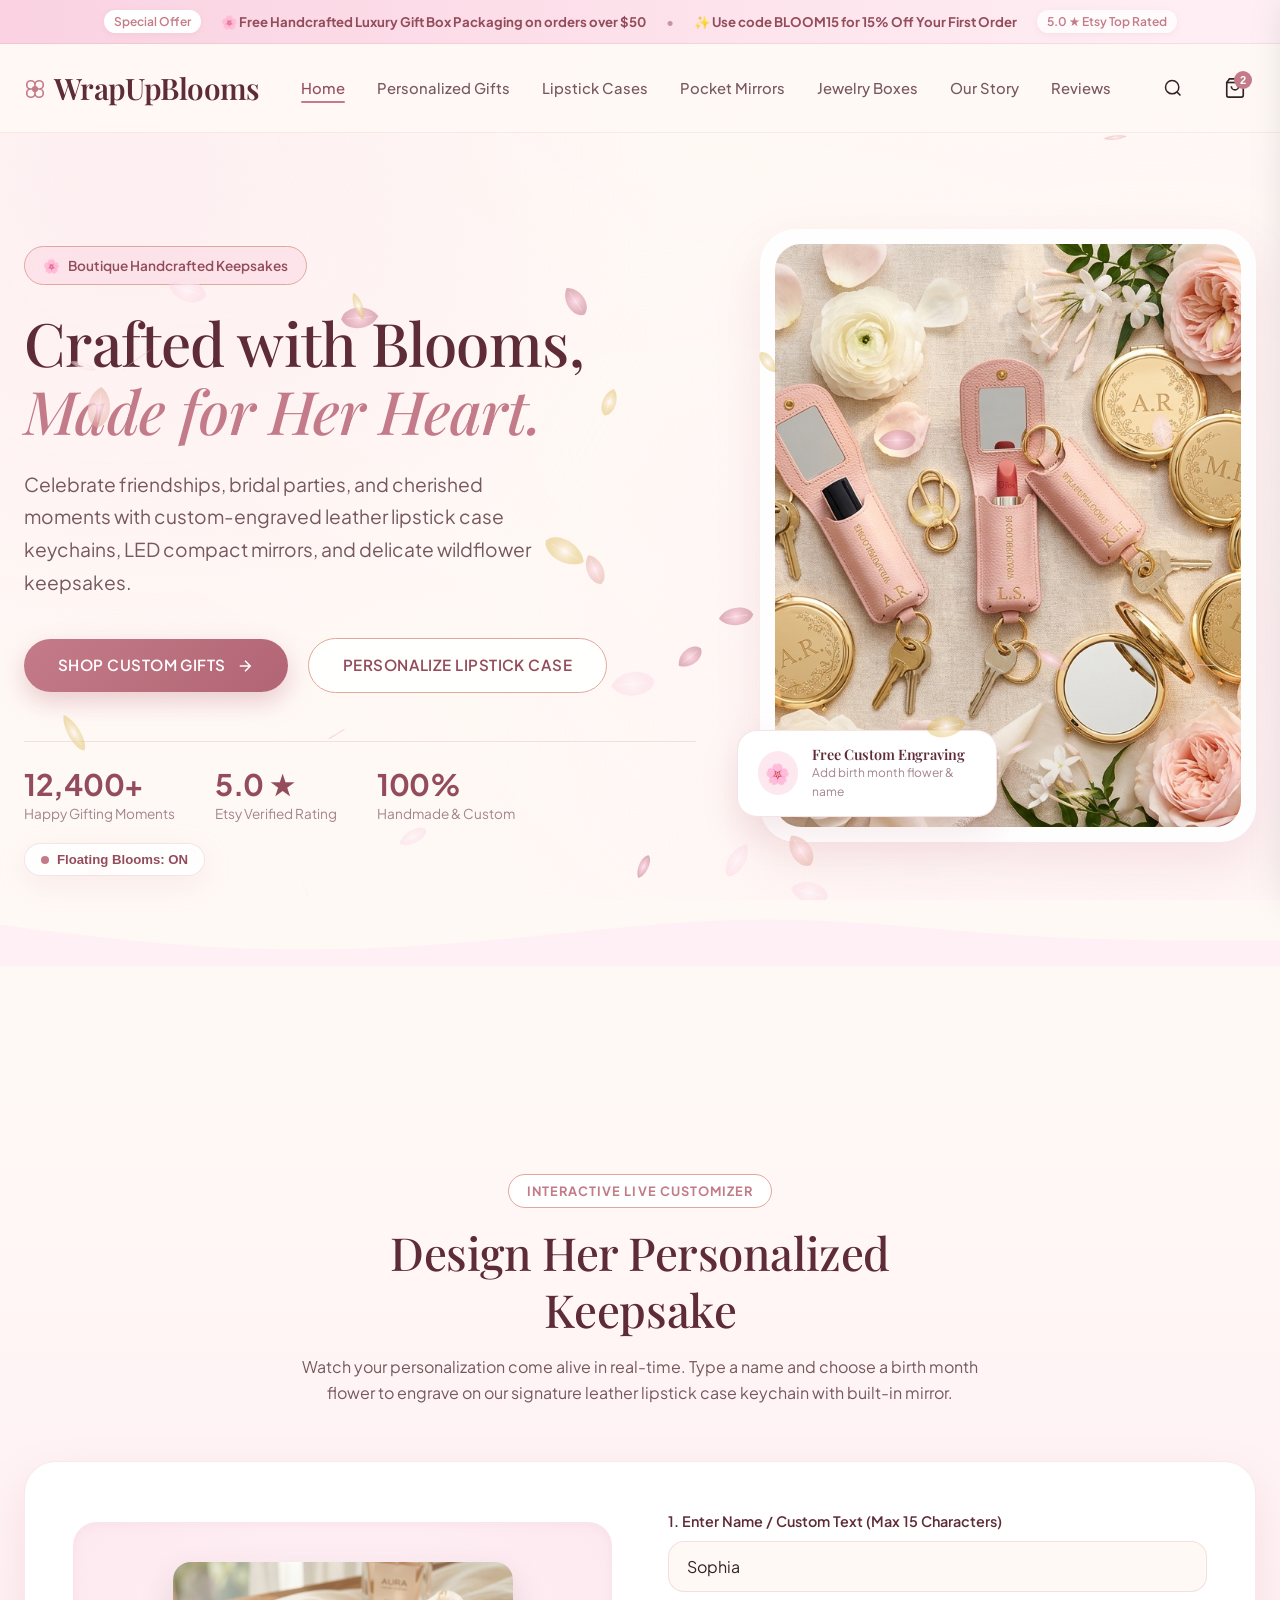
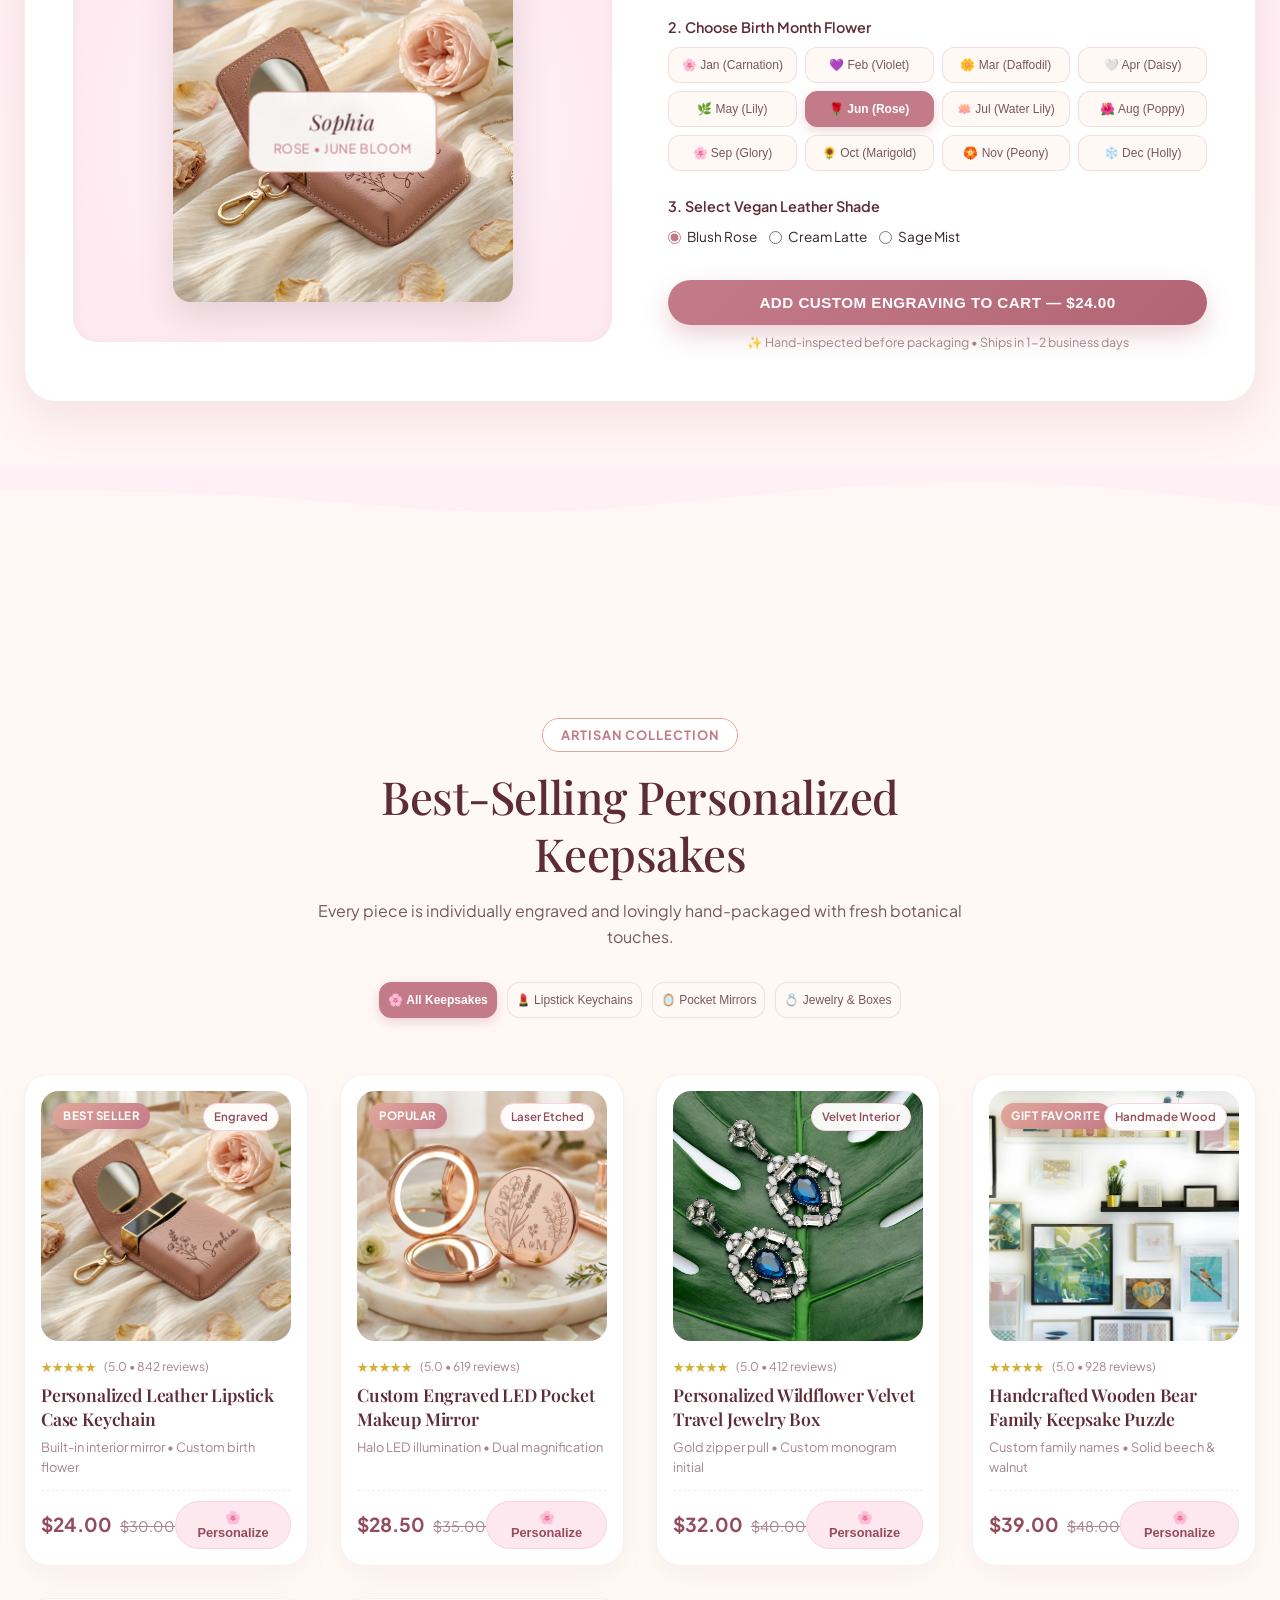
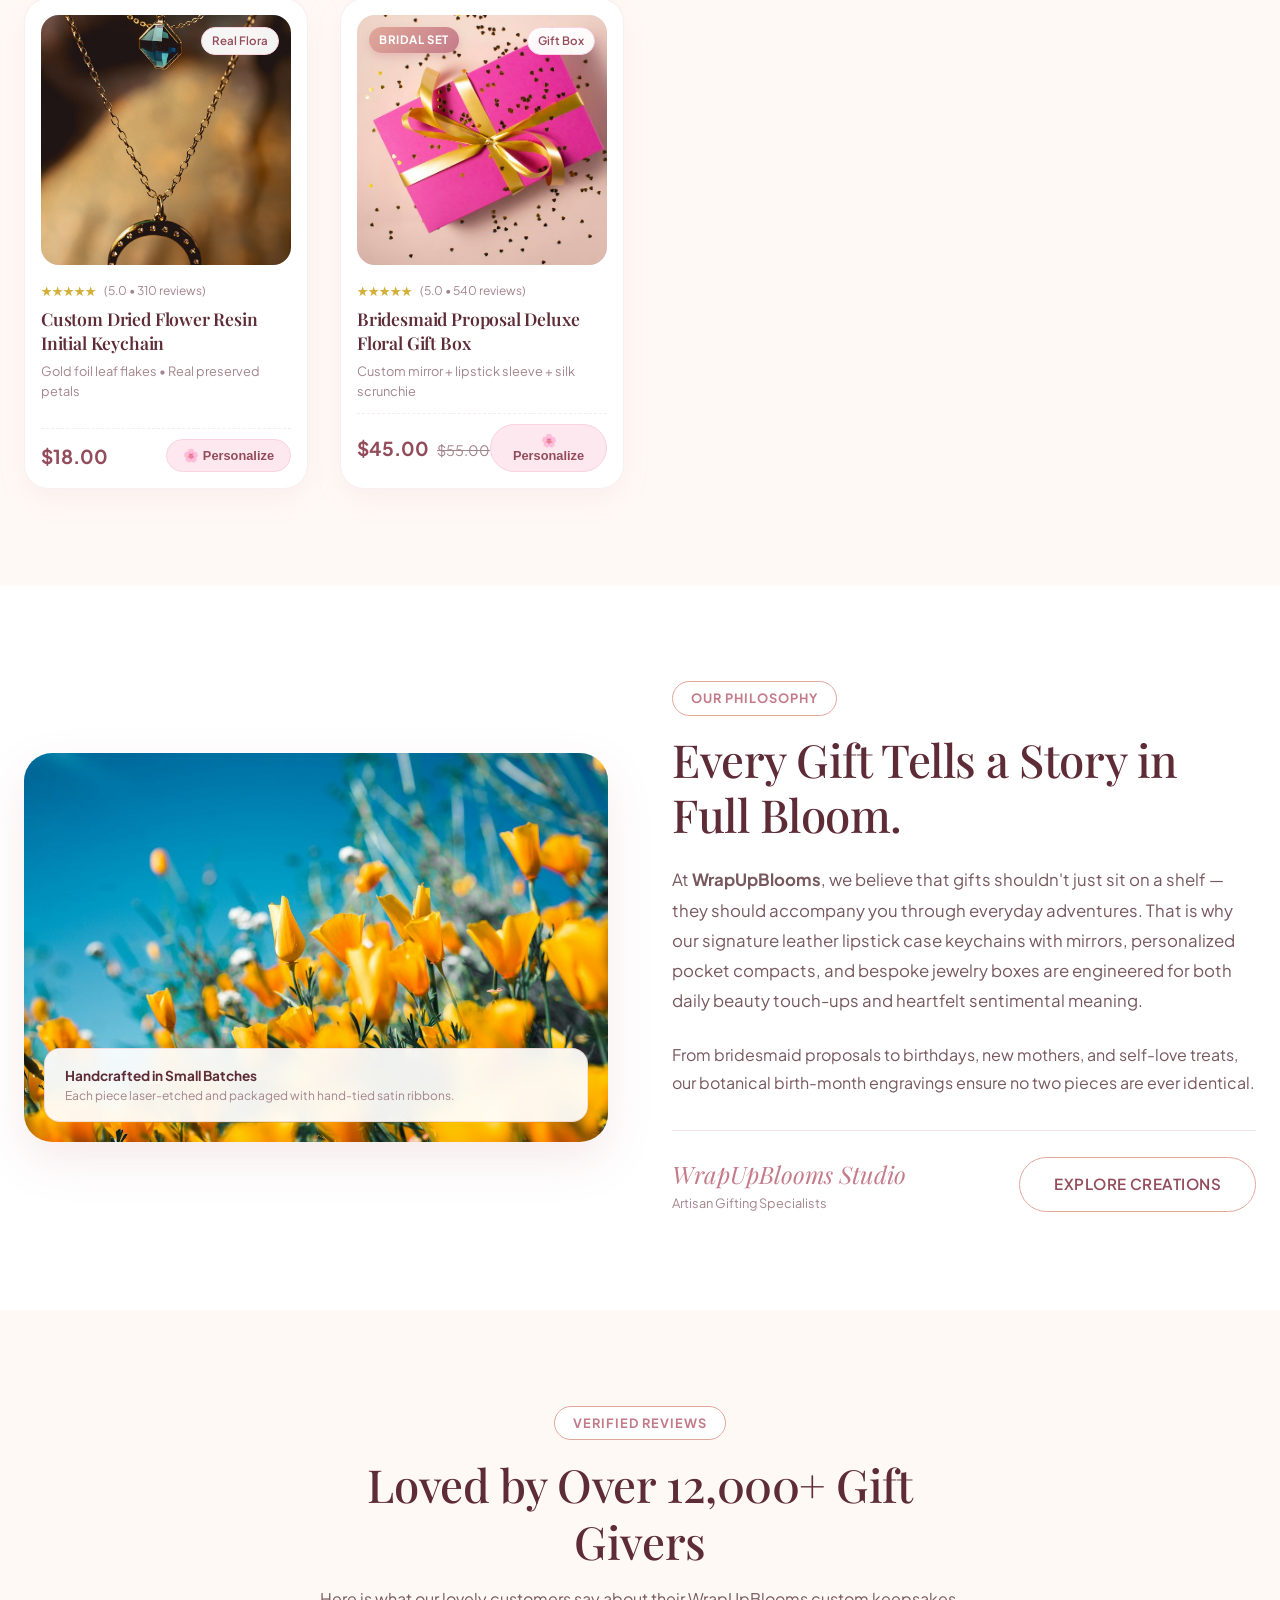
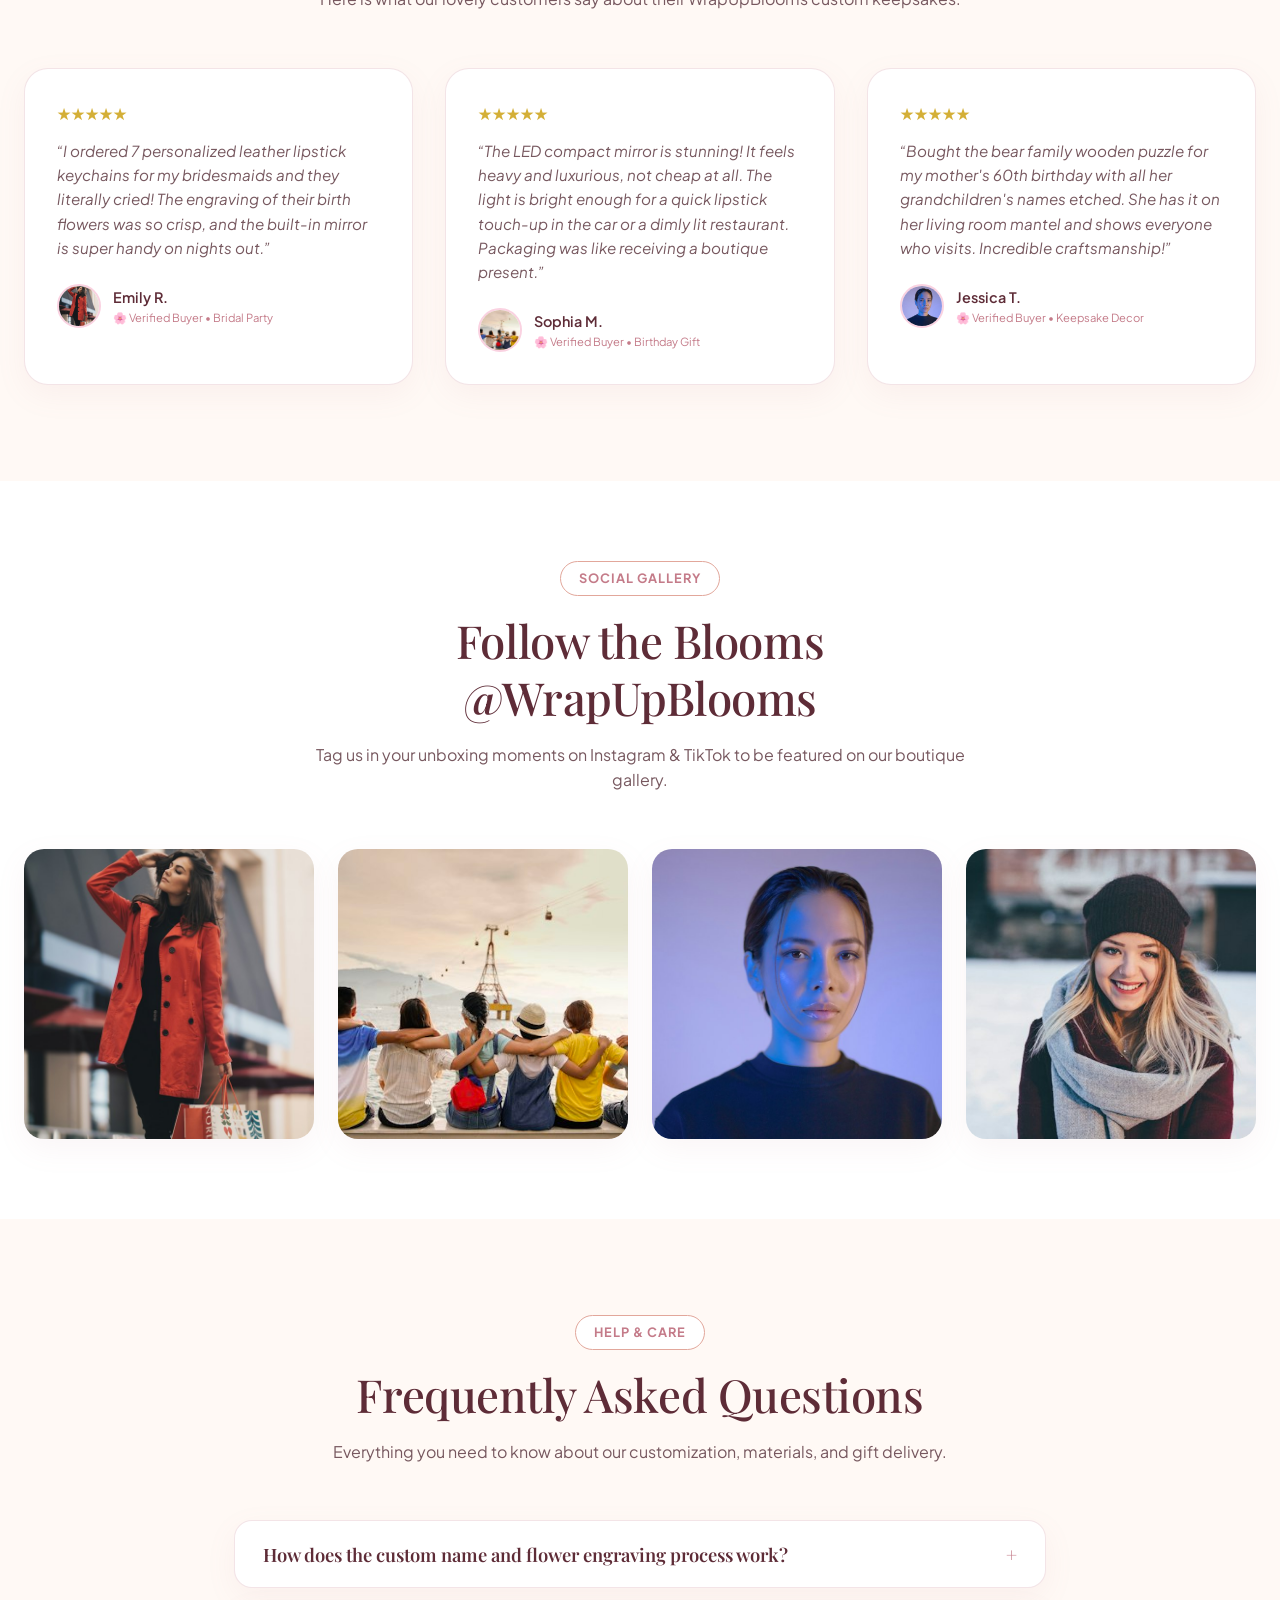
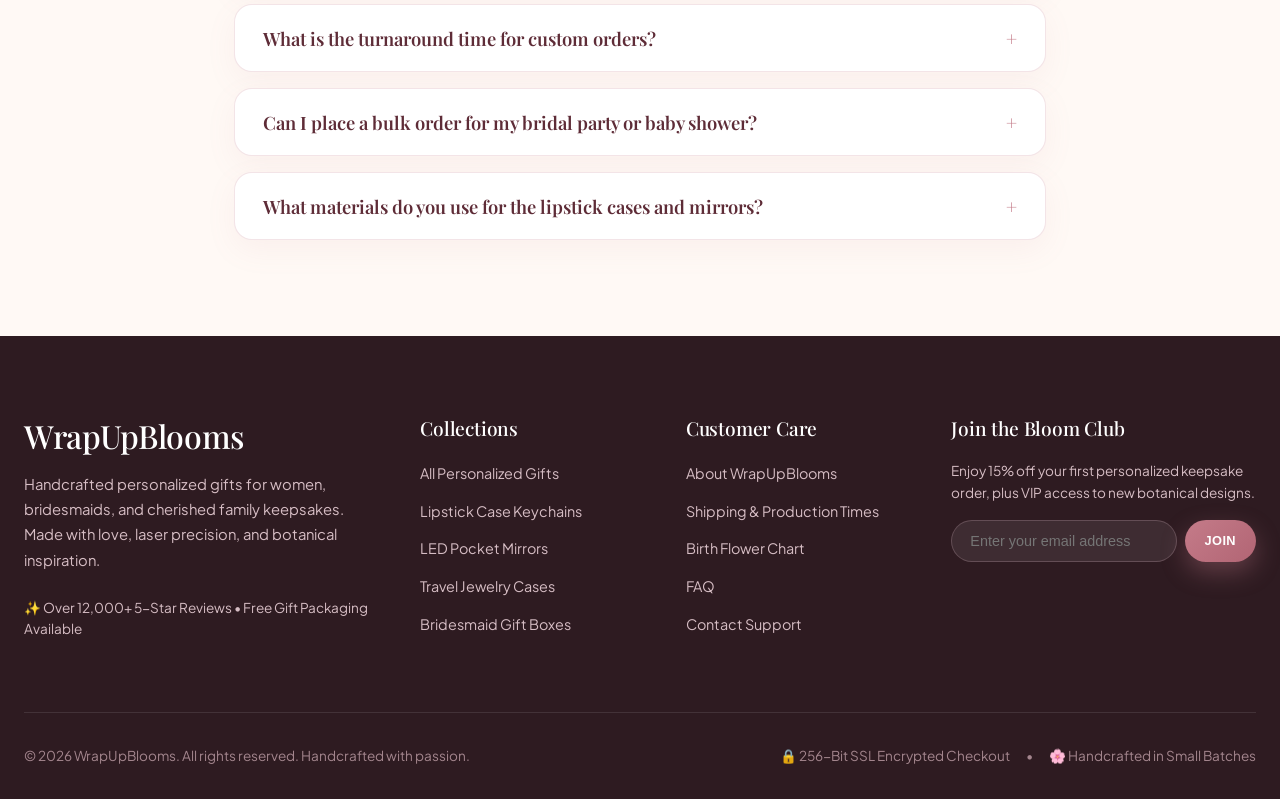
==== preview/index.html @ b82fb989 "feat: complete WrapUpBlooms animated Shopify OS 2.0 theme, catalog, and images" ====
<!DOCTYPE html>
<html lang="en">
<head>
  <meta charset="UTF-8">
  <meta name="viewport" content="width=device-width, initial-scale=1.0">
  <title>WrapUpBlooms &bull; Romantic Floral Personalized Gifts & Keepsakes</title>
  
  <!-- Google Fonts: Playfair Display & Plus Jakarta Sans -->
  <link rel="preconnect" href="https://fonts.googleapis.com">
  <link rel="preconnect" href="https://fonts.gstatic.com" crossorigin>
  <link href="https://fonts.googleapis.com/css2?family=Playfair+Display:ital,wght@0,400;0,600;0,700;1,400;1,600&family=Plus+Jakarta+Sans:wght@300;400;500;600;700&display=swap" rel="stylesheet">
  
  <link rel="stylesheet" href="../WrapUpBlooms-Theme/assets/theme.css">
  <style>
    /* Relative asset paths for preview mode */
    .hero-img-wrapper img, .preview-product-img, .product-card-media img, .cart-item-img {
      object-fit: cover;
    }
  </style>
</head>
<body>

  <!-- Floating Blossom Petals Canvas -->
  <canvas id="petals-canvas"></canvas>

  <!-- Petals Motion Toggle Pill -->
  <button id="toggle-petals" class="petals-toggle-btn" aria-label="Toggle Floating Blooms Animation">
    <span class="sparkle-dot"></span> Floating Blooms: ON
  </button>

  <!-- Announcement Bar -->
  <div class="announcement-bar" role="region" aria-label="Announcement">
    <div class="container">
      <div class="marquee-content">
        <span class="badge-pill">Special Offer</span>
        <span>🌸 <strong>Free Handcrafted Luxury Gift Box Packaging on orders over $50</strong></span>
        <span style="opacity: 0.5;">•</span>
        <span>✨ <strong>Use code BLOOM15 for 15% Off Your First Order</strong></span>
        <span class="badge-pill" style="background: rgba(255,255,255,0.8);">5.0 ★ Etsy Top Rated</span>
      </div>
    </div>
  </div>

  <!-- Frosted Glass Sticky Header -->
  <header class="site-header" role="banner">
    <div class="container">
      <div class="header-inner">
        <div class="header-brand">
          <a href="#" class="brand-logo-text">
            <span class="bloom-icon">
              <svg width="22" height="22" viewBox="0 0 24 24" fill="none" stroke="currentColor" stroke-width="1.8" stroke-linecap="round" stroke-linejoin="round">
                <path d="M12 7.5a4.5 4.5 0 1 1 4.5 4.5M12 7.5A4.5 4.5 0 1 0 7.5 12M12 7.5V12m4.5 0a4.5 4.5 0 1 1-4.5 4.5M16.5 12H12m-4.5 0a4.5 4.5 0 1 0 4.5 4.5M7.5 12H12m0 4.5V12" />
                <circle cx="12" cy="12" r="2.5" fill="currentColor" />
              </svg>
            </span>
            <span>WrapUpBlooms</span>
          </a>
        </div>

        <nav class="header-nav" role="navigation">
          <ul class="nav-menu">
            <li><a href="#" class="nav-link active">Home</a></li>
            <li><a href="#featured-collection" class="nav-link">Personalized Gifts</a></li>
            <li><a href="#water-showcase" class="nav-link">Lipstick Cases</a></li>
            <li><a href="#featured-collection" class="nav-link">Pocket Mirrors</a></li>
            <li><a href="#featured-collection" class="nav-link">Jewelry Boxes</a></li>
            <li><a href="#story" class="nav-link">Our Story</a></li>
            <li><a href="#reviews" class="nav-link">Reviews</a></li>
          </ul>
        </nav>

        <div class="header-actions">
          <button class="action-icon-btn" aria-label="Search" onclick="alert('Search WrapUpBlooms catalog');">
            <svg width="20" height="20" viewBox="0 0 24 24" fill="none" stroke="currentColor" stroke-width="1.8"><circle cx="11" cy="11" r="8"></circle><line x1="21" y1="21" x2="16.65" y2="16.65"></line></svg>
          </button>

          <button class="action-icon-btn cart-trigger-btn" aria-label="View Cart" onclick="window.WrapUpBloomsTheme.openCart();">
            <svg width="22" height="22" viewBox="0 0 24 24" fill="none" stroke="currentColor" stroke-width="1.8"><path d="M6 2L3 6v14a2 2 0 0 0 2 2h14a2 2 0 0 0 2-2V6l-3-4z"></path><line x1="3" y1="6" x2="21" y2="6"></line><path d="M16 10a4 4 0 0 1-8 0"></path></svg>
            <span class="cart-count-badge">2</span>
          </button>
        </div>
      </div>
    </div>
  </header>

  <!-- Hero Section -->
  <section class="hero-section" id="hero-banner">
    <div class="container">
      <div class="hero-grid">
        <div class="hero-content">
          <div class="hero-pill-badge">
            <span>🌸</span>
            <span>Boutique Handcrafted Keepsakes</span>
          </div>

          <h1 class="hero-title">
            Crafted with Blooms, <br>
            <span class="highlight">Made for Her Heart.</span>
          </h1>

          <p class="hero-subtitle">
            Celebrate friendships, bridal parties, and cherished moments with custom-engraved leather lipstick case keychains, LED compact mirrors, and delicate wildflower keepsakes.
          </p>

          <div class="hero-cta-group">
            <a href="#featured-collection" class="btn btn-primary">
              <span>Shop Custom Gifts</span>
              <svg width="18" height="18" viewBox="0 0 24 24" fill="none" stroke="currentColor" stroke-width="2"><path d="M5 12h14M12 5l7 7-7 7"/></svg>
            </a>
            <a href="#water-showcase" class="btn btn-secondary">
              <span>Personalize Lipstick Case</span>
            </a>
          </div>

          <div class="hero-stats-row">
            <div class="stat-item">
              <h4>12,400+</h4>
              <p>Happy Gifting Moments</p>
            </div>
            <div class="stat-item">
              <h4>5.0 ★</h4>
              <p>Etsy Verified Rating</p>
            </div>
            <div class="stat-item">
              <h4>100%</h4>
              <p>Handmade & Custom</p>
            </div>
          </div>
        </div>

        <div class="hero-visual">
          <div class="hero-visual-card">
            <div class="hero-img-wrapper">
              <img src="images/hero-bespoke-banner.jpg" alt="WrapUpBlooms Luxury Personalized Keepsakes" onerror="this.src='images/hero-banner.jpg'">
            </div>

            <div class="hero-floating-floater floating-badge">
              <div class="floater-icon-circle">
                🌸
              </div>
              <div class="floater-text">
                <h5>Free Custom Engraving</h5>
                <p>Add birth month flower & name</p>
              </div>
            </div>
          </div>
        </div>
      </div>
    </div>

    <!-- Smooth Undulating Water Wave Divider -->
    <div class="water-wave-divider water-wave-animated" style="margin-top: 4rem;">
      <svg viewBox="0 0 1440 120" fill="none" preserveAspectRatio="none">
        <path d="M0,32L48,42.7C96,53,192,75,288,80C384,85,480,75,576,58.7C672,43,768,21,864,21.3C960,21,1056,43,1152,53.3C1248,64,1344,64,1392,64L1440,64L1440,120L1392,120C1344,120,1248,120,1152,120C1056,120,960,120,864,120C768,120,672,120,576,120C480,120,384,120,288,120C192,120,96,120,48,120L0,120Z" fill="#FFF0F5"></path>
      </svg>
    </div>
  </section>

  <!-- Interactive Live Customizer Section (Water Showcase) -->
  <section class="water-showcase-section" id="water-showcase">
    <div class="container">
      <div class="section-header-center">
        <span class="section-subtitle-pill">Interactive Live Customizer</span>
        <h2 class="section-title">Design Her Personalized Keepsake</h2>
        <p>Watch your personalization come alive in real-time. Type a name and choose a birth month flower to engrave on our signature leather lipstick case keychain with built-in mirror.</p>
      </div>

      <div class="customizer-card">
        <!-- Live Preview Area -->
        <div class="customizer-preview-box">
          <img src="images/bespoke-lipstick-keychain.jpg" alt="Custom Lipstick Case" class="preview-product-img" onerror="this.src='images/product-lipstick-case.jpg'">
          
          <div class="live-engrave-overlay floating-badge">
            <div class="live-engrave-name" id="live-engrave-name-display">Sophia</div>
            <div class="live-engrave-flower" id="live-engrave-flower-display">Rose • June Bloom</div>
          </div>
        </div>

        <!-- Live Controls -->
        <div class="customizer-controls">
          <div class="control-group">
            <label class="control-label" for="customizer-name-input">
              1. Enter Name / Custom Text (Max 15 Characters)
            </label>
            <input 
              type="text" 
              id="customizer-name-input" 
              class="input-engrave-text" 
              placeholder="e.g. Sophia, Bridesmaid, Mama" 
              maxlength="15" 
              value="Sophia"
            >
          </div>

          <div class="control-group">
            <label class="control-label">
              2. Choose Birth Month Flower
            </label>
            <div class="flower-chips-grid">
              <button type="button" class="flower-chip" data-flower="Carnation" data-month="Jan">🌸 Jan (Carnation)</button>
              <button type="button" class="flower-chip" data-flower="Violet" data-month="Feb">💜 Feb (Violet)</button>
              <button type="button" class="flower-chip" data-flower="Daffodil" data-month="Mar">🌼 Mar (Daffodil)</button>
              <button type="button" class="flower-chip" data-flower="Daisy" data-month="Apr">🤍 Apr (Daisy)</button>
              <button type="button" class="flower-chip" data-flower="Lily" data-month="May">🌿 May (Lily)</button>
              <button type="button" class="flower-chip active" data-flower="Rose" data-month="Jun">🌹 Jun (Rose)</button>
              <button type="button" class="flower-chip" data-flower="Water Lily" data-month="Jul">🪷 Jul (Water Lily)</button>
              <button type="button" class="flower-chip" data-flower="Poppy" data-month="Aug">🌺 Aug (Poppy)</button>
              <button type="button" class="flower-chip" data-flower="Morning Glory" data-month="Sep">🌸 Sep (Glory)</button>
              <button type="button" class="flower-chip" data-flower="Marigold" data-month="Oct">🌻 Oct (Marigold)</button>
              <button type="button" class="flower-chip" data-flower="Peony" data-month="Nov">🏵️ Nov (Peony)</button>
              <button type="button" class="flower-chip" data-flower="Holly" data-month="Dec">❄️ Dec (Holly)</button>
            </div>
          </div>

          <div class="control-group">
            <label class="control-label">
              3. Select Vegan Leather Shade
            </label>
            <div style="display: flex; gap: 12px;">
              <label style="display: flex; align-items: center; gap: 6px; font-size: 0.85rem; cursor: pointer;">
                <input type="radio" name="leather-color" checked style="accent-color: var(--primary-rose);">
                Blush Rose
              </label>
              <label style="display: flex; align-items: center; gap: 6px; font-size: 0.85rem; cursor: pointer;">
                <input type="radio" name="leather-color" style="accent-color: var(--primary-rose);">
                Cream Latte
              </label>
              <label style="display: flex; align-items: center; gap: 6px; font-size: 0.85rem; cursor: pointer;">
                <input type="radio" name="leather-color" style="accent-color: var(--primary-rose);">
                Sage Mist
              </label>
            </div>
          </div>

          <div style="margin-top: 2rem;">
            <button type="button" id="customizer-add-btn" class="btn btn-primary" style="width: 100%;">
              <span>Add Custom Engraving to Cart &mdash; $24.00</span>
            </button>
            <p style="font-size: 0.78rem; text-align: center; margin-top: 8px; color: var(--text-muted);">
              ✨ Hand-inspected before packaging &bull; Ships in 1-2 business days
            </p>
          </div>
        </div>
      </div>
    </div>

    <!-- Inverted Wave Divider -->
    <div class="water-wave-divider water-wave-animated inverted" style="margin-top: 4rem;">
      <svg viewBox="0 0 1440 120" fill="none" preserveAspectRatio="none">
        <path d="M0,32L48,42.7C96,53,192,75,288,80C384,85,480,75,576,58.7C672,43,768,21,864,21.3C960,21,1056,43,1152,53.3C1248,64,1344,64,1392,64L1440,64L1440,120L1392,120C1344,120,1248,120,1152,120C1056,120,960,120,864,120C768,120,672,120,576,120C480,120,384,120,288,120C192,120,96,120,48,120L0,120Z" fill="#FFF0F5"></path>
      </svg>
    </div>
  </section>

  <!-- Featured Collection Section -->
  <section class="featured-collection-section" id="featured-collection" style="padding: 6rem 0; position: relative;">
    <div class="container">
      <div class="section-header-center">
        <span class="section-subtitle-pill">Artisan Collection</span>
        <h2 class="section-title">Best-Selling Personalized Keepsakes</h2>
        <p>Every piece is individually engraved and lovingly hand-packaged with fresh botanical touches.</p>

        <!-- Category Filter Tabs -->
        <div style="display: flex; gap: 10px; justify-content: center; flex-wrap: wrap; margin-top: 2rem;">
          <button class="flower-chip collection-filter-tab active" data-category="all">🌸 All Keepsakes</button>
          <button class="flower-chip collection-filter-tab" data-category="lipstick">💄 Lipstick Keychains</button>
          <button class="flower-chip collection-filter-tab" data-category="mirrors">🪞 Pocket Mirrors</button>
          <button class="flower-chip collection-filter-tab" data-category="boxes">💍 Jewelry & Boxes</button>
        </div>
      </div>

      <div class="product-grid-target" style="display: grid; grid-template-columns: repeat(auto-fill, minmax(280px, 1fr)); gap: 2rem;">
        
        <!-- Product 1 -->
        <div class="product-card" data-category="lipstick">
          <div class="product-card-media">
            <span class="product-badge-sale">Best Seller</span>
            <span class="product-badge-custom">Engraved</span>
            <a href="#water-showcase">
              <img src="images/bespoke-lipstick-keychain.jpg" alt="Personalized Leather Lipstick Case Keychain" onerror="this.src='images/product-lipstick-case.jpg'">
            </a>
          </div>
          <div class="product-rating">
            ★★★★★
            <span style="font-size: 0.75rem; color: var(--text-muted); margin-left: 4px;">(5.0 &bull; 842 reviews)</span>
          </div>
          <h3 class="product-title">
            <a href="#water-showcase">Personalized Leather Lipstick Case Keychain</a>
          </h3>
          <p class="product-tagline">Built-in interior mirror &bull; Custom birth flower</p>
          <div class="product-price-row">
            <div class="price-container">
              <span class="current-price">$24.00</span>
              <span class="compare-price">$30.00</span>
            </div>
            <button class="btn-quick-add">🌸 Personalize</button>
          </div>
        </div>

        <!-- Product 2 -->
        <div class="product-card" data-category="mirrors">
          <div class="product-card-media">
            <span class="product-badge-sale">Popular</span>
            <span class="product-badge-custom">Laser Etched</span>
            <a href="#water-showcase">
              <img src="images/bespoke-compact-mirror.jpg" alt="Custom Engraved LED Pocket Makeup Mirror" onerror="this.src='images/product-compact-mirror.jpg'">
            </a>
          </div>
          <div class="product-rating">
            ★★★★★
            <span style="font-size: 0.75rem; color: var(--text-muted); margin-left: 4px;">(5.0 &bull; 619 reviews)</span>
          </div>
          <h3 class="product-title">
            <a href="#water-showcase">Custom Engraved LED Pocket Makeup Mirror</a>
          </h3>
          <p class="product-tagline">Halo LED illumination &bull; Dual magnification</p>
          <div class="product-price-row">
            <div class="price-container">
              <span class="current-price">$28.50</span>
              <span class="compare-price">$35.00</span>
            </div>
            <button class="btn-quick-add">🌸 Personalize</button>
          </div>
        </div>

        <!-- Product 3 -->
        <div class="product-card" data-category="boxes">
          <div class="product-card-media">
            <span class="product-badge-custom">Velvet Interior</span>
            <a href="#">
              <img src="images/product-jewelry-box.jpg" alt="Personalized Wildflower Velvet Travel Jewelry Box">
            </a>
          </div>
          <div class="product-rating">
            ★★★★★
            <span style="font-size: 0.75rem; color: var(--text-muted); margin-left: 4px;">(5.0 &bull; 412 reviews)</span>
          </div>
          <h3 class="product-title">
            <a href="#">Personalized Wildflower Velvet Travel Jewelry Box</a>
          </h3>
          <p class="product-tagline">Gold zipper pull &bull; Custom monogram initial</p>
          <div class="product-price-row">
            <div class="price-container">
              <span class="current-price">$32.00</span>
              <span class="compare-price">$40.00</span>
            </div>
            <button class="btn-quick-add">🌸 Personalize</button>
          </div>
        </div>

        <!-- Product 4 -->
        <div class="product-card" data-category="all">
          <div class="product-card-media">
            <span class="product-badge-sale">Gift Favorite</span>
            <span class="product-badge-custom">Handmade Wood</span>
            <a href="#">
              <img src="images/product-bear-puzzle.jpg" alt="Handcrafted Wooden Bear Family Keepsake Puzzle">
            </a>
          </div>
          <div class="product-rating">
            ★★★★★
            <span style="font-size: 0.75rem; color: var(--text-muted); margin-left: 4px;">(5.0 &bull; 928 reviews)</span>
          </div>
          <h3 class="product-title">
            <a href="#">Handcrafted Wooden Bear Family Keepsake Puzzle</a>
          </h3>
          <p class="product-tagline">Custom family names &bull; Solid beech & walnut</p>
          <div class="product-price-row">
            <div class="price-container">
              <span class="current-price">$39.00</span>
              <span class="compare-price">$48.00</span>
            </div>
            <button class="btn-quick-add">🌸 Personalize</button>
          </div>
        </div>

        <!-- Product 5 -->
        <div class="product-card" data-category="lipstick">
          <div class="product-card-media">
            <span class="product-badge-custom">Real Flora</span>
            <a href="#">
              <img src="images/product-floral-keychain.jpg" alt="Custom Dried Flower Resin Initial Keychain">
            </a>
          </div>
          <div class="product-rating">
            ★★★★★
            <span style="font-size: 0.75rem; color: var(--text-muted); margin-left: 4px;">(5.0 &bull; 310 reviews)</span>
          </div>
          <h3 class="product-title">
            <a href="#">Custom Dried Flower Resin Initial Keychain</a>
          </h3>
          <p class="product-tagline">Gold foil leaf flakes &bull; Real preserved petals</p>
          <div class="product-price-row">
            <div class="price-container">
              <span class="current-price">$18.00</span>
            </div>
            <button class="btn-quick-add">🌸 Personalize</button>
          </div>
        </div>

        <!-- Product 6 -->
        <div class="product-card" data-category="boxes">
          <div class="product-card-media">
            <span class="product-badge-sale">Bridal Set</span>
            <span class="product-badge-custom">Gift Box</span>
            <a href="#">
              <img src="images/product-bridesmaid-box.jpg" alt="Bridesmaid Proposal Deluxe Floral Gift Box">
            </a>
          </div>
          <div class="product-rating">
            ★★★★★
            <span style="font-size: 0.75rem; color: var(--text-muted); margin-left: 4px;">(5.0 &bull; 540 reviews)</span>
          </div>
          <h3 class="product-title">
            <a href="#">Bridesmaid Proposal Deluxe Floral Gift Box</a>
          </h3>
          <p class="product-tagline">Custom mirror + lipstick sleeve + silk scrunchie</p>
          <div class="product-price-row">
            <div class="price-container">
              <span class="current-price">$45.00</span>
              <span class="compare-price">$55.00</span>
            </div>
            <button class="btn-quick-add">🌸 Personalize</button>
          </div>
        </div>

      </div>
    </div>
  </section>

  <!-- Story Section -->
  <section class="story-section" id="story" style="padding: 6rem 0; background: #FFFFFF; position: relative;">
    <div class="container">
      <div style="display: grid; grid-template-columns: 1fr 1fr; gap: 4rem; align-items: center;">
        <div style="position: relative; border-radius: 28px; overflow: hidden; box-shadow: var(--shadow-hover);">
          <img src="images/story-artisan-craft.jpg" alt="Artisan Craftsmanship at WrapUpBlooms" style="width: 100%; height: 100%; object-fit: cover;">
          <div style="position: absolute; bottom: 20px; left: 20px; right: 20px; background: rgba(255,255,255,0.92); backdrop-filter: blur(10px); padding: 16px 20px; border-radius: 16px; border: 1px solid var(--border-delicate);">
            <div style="font-size: 0.85rem; font-weight: 700; color: var(--primary-deep);">Handcrafted in Small Batches</div>
            <div style="font-size: 0.75rem; color: var(--text-muted);">Each piece laser-etched and packaged with hand-tied satin ribbons.</div>
          </div>
        </div>

        <div>
          <span class="section-subtitle-pill">Our Philosophy</span>
          <h2 style="font-size: 2.85rem; font-family: var(--font-serif); color: var(--primary-deep); margin-bottom: 1.5rem; line-height: 1.2;">
            Every Gift Tells a Story in Full Bloom.
          </h2>
          <p style="font-size: 1.05rem; line-height: 1.8; color: var(--text-secondary); margin-bottom: 1.5rem;">
            At <strong>WrapUpBlooms</strong>, we believe that gifts shouldn't just sit on a shelf &mdash; they should accompany you through everyday adventures. That is why our signature leather lipstick case keychains with mirrors, personalized pocket compacts, and bespoke jewelry boxes are engineered for both daily beauty touch-ups and heartfelt sentimental meaning.
          </p>
          <p style="font-size: 1rem; line-height: 1.8; color: var(--text-secondary); margin-bottom: 2rem;">
            From bridesmaid proposals to birthdays, new mothers, and self-love treats, our botanical birth-month engravings ensure no two pieces are ever identical.
          </p>

          <div style="display: flex; gap: 2rem; align-items: center; border-top: 1px solid var(--border-delicate); padding-top: 1.5rem;">
            <div>
              <div style="font-family: var(--font-serif); font-size: 1.5rem; font-style: italic; color: var(--primary-rose);">WrapUpBlooms Studio</div>
              <div style="font-size: 0.8rem; color: var(--text-muted);">Artisan Gifting Specialists</div>
            </div>
            <a href="#featured-collection" class="btn btn-secondary" style="margin-left: auto;">Explore Creations</a>
          </div>
        </div>
      </div>
    </div>
  </section>

  <!-- Customer Reviews Section -->
  <section class="reviews-section" id="reviews" style="background: var(--bg-cream); padding: 6rem 0;">
    <div class="container">
      <div class="section-header-center">
        <span class="section-subtitle-pill">Verified Reviews</span>
        <h2 class="section-title">Loved by Over 12,000+ Gift Givers</h2>
        <p>Here is what our lovely customers say about their WrapUpBlooms custom keepsakes.</p>
      </div>

      <div class="reviews-grid">
        <div class="review-card">
          <div class="review-stars">★★★★★</div>
          <p class="review-text">
            &ldquo;I ordered 7 personalized leather lipstick keychains for my bridesmaids and they literally cried! The engraving of their birth flowers was so crisp, and the built-in mirror is super handy on nights out.&rdquo;
          </p>
          <div class="reviewer-meta">
            <img src="images/lookbook-1.jpg" alt="Emily R." class="reviewer-avatar">
            <div>
              <div class="reviewer-name">Emily R.</div>
              <div class="verified-pill">🌸 Verified Buyer &bull; Bridal Party</div>
            </div>
          </div>
        </div>

        <div class="review-card">
          <div class="review-stars">★★★★★</div>
          <p class="review-text">
            &ldquo;The LED compact mirror is stunning! It feels heavy and luxurious, not cheap at all. The light is bright enough for a quick lipstick touch-up in the car or a dimly lit restaurant. Packaging was like receiving a boutique present.&rdquo;
          </p>
          <div class="reviewer-meta">
            <img src="images/lookbook-2.jpg" alt="Sophia M." class="reviewer-avatar">
            <div>
              <div class="reviewer-name">Sophia M.</div>
              <div class="verified-pill">🌸 Verified Buyer &bull; Birthday Gift</div>
            </div>
          </div>
        </div>

        <div class="review-card">
          <div class="review-stars">★★★★★</div>
          <p class="review-text">
            &ldquo;Bought the bear family wooden puzzle for my mother's 60th birthday with all her grandchildren's names etched. She has it on her living room mantel and shows everyone who visits. Incredible craftsmanship!&rdquo;
          </p>
          <div class="reviewer-meta">
            <img src="images/lookbook-3.jpg" alt="Jessica T." class="reviewer-avatar">
            <div>
              <div class="reviewer-name">Jessica T.</div>
              <div class="verified-pill">🌸 Verified Buyer &bull; Keepsake Decor</div>
            </div>
          </div>
        </div>
      </div>
    </div>
  </section>

  <!-- Lookbook Section -->
  <section class="lookbook-section" style="padding: 5rem 0; background: #FFF; position: relative;">
    <div class="container">
      <div class="section-header-center">
        <span class="section-subtitle-pill">Social Gallery</span>
        <h2 class="section-title">Follow the Blooms @WrapUpBlooms</h2>
        <p>Tag us in your unboxing moments on Instagram & TikTok to be featured on our boutique gallery.</p>
      </div>

      <div style="display: grid; grid-template-columns: repeat(4, 1fr); gap: 1.5rem;">
        <div style="position: relative; border-radius: 20px; overflow: hidden; aspect-ratio: 1/1; box-shadow: var(--shadow-soft);">
          <img src="images/lookbook-1.jpg" alt="WrapUpBlooms Social 1" style="width: 100%; height: 100%; object-fit: cover;">
          <div style="position: absolute; inset: 0; background: rgba(196, 123, 137, 0.4); opacity: 0; display: flex; align-items: center; justify-content: center; transition: opacity 0.3s ease; color: #FFF; font-weight: 600;" onmouseover="this.style.opacity=1" onmouseout="this.style.opacity=0">
            🌸 #WrapUpBlooms
          </div>
        </div>

        <div style="position: relative; border-radius: 20px; overflow: hidden; aspect-ratio: 1/1; box-shadow: var(--shadow-soft);">
          <img src="images/lookbook-2.jpg" alt="WrapUpBlooms Social 2" style="width: 100%; height: 100%; object-fit: cover;">
          <div style="position: absolute; inset: 0; background: rgba(196, 123, 137, 0.4); opacity: 0; display: flex; align-items: center; justify-content: center; transition: opacity 0.3s ease; color: #FFF; font-weight: 600;" onmouseover="this.style.opacity=1" onmouseout="this.style.opacity=0">
            ✨ #BridesmaidGifts
          </div>
        </div>

        <div style="position: relative; border-radius: 20px; overflow: hidden; aspect-ratio: 1/1; box-shadow: var(--shadow-soft);">
          <img src="images/lookbook-3.jpg" alt="WrapUpBlooms Social 3" style="width: 100%; height: 100%; object-fit: cover;">
          <div style="position: absolute; inset: 0; background: rgba(196, 123, 137, 0.4); opacity: 0; display: flex; align-items: center; justify-content: center; transition: opacity 0.3s ease; color: #FFF; font-weight: 600;" onmouseover="this.style.opacity=1" onmouseout="this.style.opacity=0">
            💄 #LipstickKeychain
          </div>
        </div>

        <div style="position: relative; border-radius: 20px; overflow: hidden; aspect-ratio: 1/1; box-shadow: var(--shadow-soft);">
          <img src="images/lookbook-4.jpg" alt="WrapUpBlooms Social 4" style="width: 100%; height: 100%; object-fit: cover;">
          <div style="position: absolute; inset: 0; background: rgba(196, 123, 137, 0.4); opacity: 0; display: flex; align-items: center; justify-content: center; transition: opacity 0.3s ease; color: #FFF; font-weight: 600;" onmouseover="this.style.opacity=1" onmouseout="this.style.opacity=0">
            🌿 #PersonalizedGifts
          </div>
        </div>
      </div>
    </div>
  </section>

  <!-- FAQ Section -->
  <section class="faq-section" style="padding: 6rem 0; background: var(--bg-cream); position: relative;">
    <div class="container" style="max-width: 860px;">
      <div class="section-header-center">
        <span class="section-subtitle-pill">Help & Care</span>
        <h2 class="section-title">Frequently Asked Questions</h2>
        <p>Everything you need to know about our customization, materials, and gift delivery.</p>
      </div>

      <div class="faq-accordion-container" style="display: flex; flex-direction: column; gap: 1rem;">
        <div class="faq-item" style="background: #FFF; border-radius: 18px; border: 1px solid var(--border-delicate); overflow: hidden; box-shadow: var(--shadow-soft);">
          <button class="faq-question" style="width: 100%; text-align: left; padding: 1.25rem 1.75rem; background: none; border: none; font-family: var(--font-serif); font-size: 1.15rem; font-weight: 600; color: var(--primary-deep); cursor: pointer; display: flex; justify-content: space-between; align-items: center;">
            <span>How does the custom name and flower engraving process work?</span>
            <span class="faq-icon" style="font-size: 1.2rem; color: var(--primary-rose);">+</span>
          </button>
          <div class="faq-answer" style="padding: 0 1.75rem 1.25rem; font-size: 0.95rem; color: var(--text-secondary); line-height: 1.7; display: none;">
            Each item is customized directly in our studio. You simply enter the recipient's name or initial and pick their birth month flower when adding to cart. Our laser engraver etches the design into the vegan leather or metal compact, and our artisans hand-clean and inspect every millimeter before packaging.
          </div>
        </div>

        <div class="faq-item" style="background: #FFF; border-radius: 18px; border: 1px solid var(--border-delicate); overflow: hidden; box-shadow: var(--shadow-soft);">
          <button class="faq-question" style="width: 100%; text-align: left; padding: 1.25rem 1.75rem; background: none; border: none; font-family: var(--font-serif); font-size: 1.15rem; font-weight: 600; color: var(--primary-deep); cursor: pointer; display: flex; justify-content: space-between; align-items: center;">
            <span>What is the turnaround time for custom orders?</span>
            <span class="faq-icon" style="font-size: 1.2rem; color: var(--primary-rose);">+</span>
          </button>
          <div class="faq-answer" style="padding: 0 1.75rem 1.25rem; font-size: 0.95rem; color: var(--text-secondary); line-height: 1.7; display: none;">
            Unlike mass manufacturers, our standard production takes just 1-2 business days! Standard shipping delivers in 3-5 business days across the US and Canada. Express and rush delivery options are also available at checkout.
          </div>
        </div>

        <div class="faq-item" style="background: #FFF; border-radius: 18px; border: 1px solid var(--border-delicate); overflow: hidden; box-shadow: var(--shadow-soft);">
          <button class="faq-question" style="width: 100%; text-align: left; padding: 1.25rem 1.75rem; background: none; border: none; font-family: var(--font-serif); font-size: 1.15rem; font-weight: 600; color: var(--primary-deep); cursor: pointer; display: flex; justify-content: space-between; align-items: center;">
            <span>Can I place a bulk order for my bridal party or baby shower?</span>
            <span class="faq-icon" style="font-size: 1.2rem; color: var(--primary-rose);">+</span>
          </button>
          <div class="faq-answer" style="padding: 0 1.75rem 1.25rem; font-size: 0.95rem; color: var(--text-secondary); line-height: 1.7; display: none;">
            Yes! Bridal parties are our specialty. Orders of 5+ pieces automatically qualify for tier discounts and include complimentary personalized gift bags and handwritten cards for each bridesmaid.
          </div>
        </div>

        <div class="faq-item" style="background: #FFF; border-radius: 18px; border: 1px solid var(--border-delicate); overflow: hidden; box-shadow: var(--shadow-soft);">
          <button class="faq-question" style="width: 100%; text-align: left; padding: 1.25rem 1.75rem; background: none; border: none; font-family: var(--font-serif); font-size: 1.15rem; font-weight: 600; color: var(--primary-deep); cursor: pointer; display: flex; justify-content: space-between; align-items: center;">
            <span>What materials do you use for the lipstick cases and mirrors?</span>
            <span class="faq-icon" style="font-size: 1.2rem; color: var(--primary-rose);">+</span>
          </button>
          <div class="faq-answer" style="padding: 0 1.75rem 1.25rem; font-size: 0.95rem; color: var(--text-secondary); line-height: 1.7; display: none;">
            We use scratch-resistant, water-resistant premium vegan leather with heavy-duty reinforced gold alloy hardware. The LED compact mirrors feature distortion-free optical glass with dual magnification (1x & 2x) and USB-rechargeable warm halo lighting.
          </div>
        </div>
      </div>
    </div>
  </section>

  <!-- Slide-out AJAX Cart Drawer -->
  <div id="cart-drawer-overlay" class="cart-drawer-overlay"></div>

  <div id="cart-drawer" class="cart-drawer" role="dialog" aria-modal="true" aria-label="Your Shopping Cart">
    <div class="cart-drawer-header">
      <h3 class="cart-drawer-title">Your Bloom Cart</h3>
      <button id="cart-drawer-close" class="cart-close-btn" aria-label="Close Cart">
        <svg width="20" height="20" viewBox="0 0 24 24" fill="none" stroke="currentColor" stroke-width="2"><line x1="18" y1="6" x2="6" y2="18"></line><line x1="6" y1="6" x2="18" y2="18"></line></svg>
      </button>
    </div>

    <!-- Free Shipping Meter -->
    <div class="shipping-meter">
      <div id="shipping-meter-text" class="shipping-meter-text">
        🌸 Add <strong>$7.50</strong> more to unlock FREE Luxury Gift Box Packaging!
      </div>
      <div class="shipping-bar-track">
        <div id="shipping-meter-fill" class="shipping-bar-fill" style="width: 87%;"></div>
      </div>
    </div>

    <div class="cart-drawer-body">
      <div id="cart-drawer-items-list">
        <!-- Injected via theme.js -->
      </div>
    </div>

    <div class="cart-drawer-footer">
      <div class="cart-subtotal-row">
        <span class="subtotal-label">Subtotal</span>
        <span id="cart-drawer-subtotal" class="subtotal-val">$52.50</span>
      </div>
      <p style="font-size: 0.75rem; color: var(--text-muted); margin-bottom: 1rem;">
        Taxes and shipping calculated at checkout. Hand-tied ribbon packaging included.
      </p>
      <button type="button" class="btn btn-primary" style="width: 100%;" onclick="alert('Proceeding to Shopify checkout with your personalized items!');">
        <span>Proceed to Secure Checkout</span>
        <svg width="18" height="18" viewBox="0 0 24 24" fill="none" stroke="currentColor" stroke-width="2"><path d="M5 12h14M12 5l7 7-7 7"/></svg>
      </button>
    </div>
  </div>

  <!-- Footer -->
  <footer class="site-footer" role="contentinfo">
    <div class="container">
      <div class="footer-grid">
        <div>
          <h3 class="footer-brand-title">WrapUpBlooms</h3>
          <p class="footer-desc">
            Handcrafted personalized gifts for women, bridesmaids, and cherished family keepsakes. Made with love, laser precision, and botanical inspiration.
          </p>
          <div style="font-size: 0.85rem; color: #D6BDC4;">
            ✨ Over 12,000+ 5-Star Reviews &bull; Free Gift Packaging Available
          </div>
        </div>

        <div>
          <h4 class="footer-heading">Collections</h4>
          <ul class="footer-links">
            <li><a href="#featured-collection">All Personalized Gifts</a></li>
            <li><a href="#water-showcase">Lipstick Case Keychains</a></li>
            <li><a href="#featured-collection">LED Pocket Mirrors</a></li>
            <li><a href="#featured-collection">Travel Jewelry Cases</a></li>
            <li><a href="#featured-collection">Bridesmaid Gift Boxes</a></li>
          </ul>
        </div>

        <div>
          <h4 class="footer-heading">Customer Care</h4>
          <ul class="footer-links">
            <li><a href="#story">About WrapUpBlooms</a></li>
            <li><a href="#faq">Shipping & Production Times</a></li>
            <li><a href="#water-showcase">Birth Flower Chart</a></li>
            <li><a href="#faq">FAQ</a></li>
            <li><a href="#">Contact Support</a></li>
          </ul>
        </div>

        <div>
          <h4 class="footer-heading">Join the Bloom Club</h4>
          <p style="font-size: 0.85rem; color: #D6BDC4; margin-bottom: 0.75rem;">
            Enjoy 15% off your first personalized keepsake order, plus VIP access to new botanical designs.
          </p>
          <form class="newsletter-form" onsubmit="event.preventDefault(); alert('🌸 Thank you for joining the WrapUpBlooms Club! Code BLOOM15 has been applied.');">
            <div class="newsletter-input-group">
              <input type="email" class="newsletter-input" placeholder="Enter your email address" required>
              <button type="submit" class="btn btn-primary" style="padding: 10px 20px; font-size: 0.8rem;">Join</button>
            </div>
          </form>
        </div>
      </div>

      <div class="footer-bottom">
        <div>
          &copy; 2026 WrapUpBlooms. All rights reserved. Handcrafted with passion.
        </div>
        <div style="display: flex; gap: 1rem; align-items: center;">
          <span>🔒 256-Bit SSL Encrypted Checkout</span>
          <span>&bull;</span>
          <span>🌸 Handcrafted in Small Batches</span>
        </div>
      </div>
    </div>
  </footer>

  <!-- Scripts -->
  <script src="../WrapUpBlooms-Theme/assets/floating-petals.js"></script>
  <script src="../WrapUpBlooms-Theme/assets/water-ripple.js"></script>
  <script src="../WrapUpBlooms-Theme/assets/theme.js"></script>
</body>
</html>
---- WrapUpBlooms-Theme/assets/theme.css ----
/* ==========================================================================
   WrapUpBlooms - Romantic Floral Luxury Boutique Shopify Theme CSS
   Palette: Soft Blossom Pink, Warm Ivory Cream, Rose Gold, Silk Lavender
   ========================================================================== */

:root {
  /* Color System */
  --bg-cream: #FFF9F5;
  --bg-blush: #FFF0F5;
  --bg-petal: #FDE8EF;
  --bg-card: #FFFFFF;
  --bg-card-glass: rgba(255, 255, 255, 0.85);
  
  --primary-rose: #C47B89;
  --primary-dark-rose: #934C5B;
  --primary-deep: #5E2C37;
  --accent-blush: #FAD2E1;
  --accent-gold: #D4AF37;
  --accent-rose-gold: #E2A79B;
  
  --text-primary: #332226;
  --text-secondary: #77585F;
  --text-muted: #A3858D;
  --text-light: #FAF4F4;
  
  --border-delicate: rgba(196, 123, 137, 0.2);
  --border-focus: #C47B89;
  --shadow-soft: 0 10px 30px rgba(196, 123, 137, 0.08);
  --shadow-hover: 0 18px 45px rgba(196, 123, 137, 0.16);
  --shadow-glass: 0 8px 32px 0 rgba(196, 123, 137, 0.12);
  
  /* Typography */
  --font-serif: 'Playfair Display', 'Cormorant Garamond', Georgia, serif;
  --font-sans: 'Plus Jakarta Sans', 'Inter', -apple-system, BlinkMacSystemFont, sans-serif;
  
  /* Transitions */
  --transition-smooth: all 0.4s cubic-bezier(0.16, 1, 0.3, 1);
  --transition-water: all 0.6s cubic-bezier(0.25, 0.8, 0.25, 1);
}

/* Base Styles */
*, *::before, *::after {
  box-sizing: border-box;
  margin: 0;
  padding: 0;
}

html {
  scroll-behavior: smooth;
  font-size: 16px;
}

body {
  font-family: var(--font-sans);
  background-color: var(--bg-cream);
  color: var(--text-primary);
  line-height: 1.6;
  overflow-x: hidden;
  position: relative;
  -webkit-font-smoothing: antialiased;
}

/* Background Subtle Gradient & Silk Wave Effect */
body::before {
  content: '';
  position: fixed;
  top: 0;
  left: 0;
  width: 100vw;
  height: 100vh;
  background: 
    radial-gradient(circle at 10% 20%, rgba(253, 232, 239, 0.6) 0%, transparent 40%),
    radial-gradient(circle at 90% 80%, rgba(255, 240, 245, 0.7) 0%, transparent 50%),
    radial-gradient(circle at 50% 50%, rgba(255, 249, 245, 0.5) 0%, transparent 60%);
  pointer-events: none;
  z-index: -1;
}

/* Typography Helpers */
h1, h2, h3, h4, h5, h6, .font-serif {
  font-family: var(--font-serif);
  font-weight: 500;
  line-height: 1.25;
  color: var(--text-primary);
  letter-spacing: -0.01em;
}

p {
  color: var(--text-secondary);
  font-size: 1rem;
}

a {
  color: inherit;
  text-decoration: none;
  transition: var(--transition-smooth);
}

img {
  max-width: 100%;
  height: auto;
  display: block;
}

.container {
  width: 100%;
  max-width: 1320px;
  margin: 0 auto;
  padding: 0 1.5rem;
}

/* Floating Flower Petals Canvas Container */
#petals-canvas {
  position: fixed;
  top: 0;
  left: 0;
  width: 100vw;
  height: 100vh;
  pointer-events: none;
  z-index: 99;
}

/* Petals Motion Toggle Pill */
.petals-toggle-btn {
  position: fixed;
  bottom: 24px;
  left: 24px;
  background: var(--bg-card-glass);
  backdrop-filter: blur(12px);
  -webkit-backdrop-filter: blur(12px);
  border: 1px solid var(--border-delicate);
  padding: 8px 16px;
  border-radius: 999px;
  font-size: 0.825rem;
  font-weight: 600;
  color: var(--primary-dark-rose);
  cursor: pointer;
  box-shadow: var(--shadow-glass);
  display: flex;
  align-items: center;
  gap: 8px;
  z-index: 100;
  transition: var(--transition-smooth);
}

.petals-toggle-btn:hover {
  transform: translateY(-2px);
  background: #FFF;
  box-shadow: var(--shadow-hover);
}

.petals-toggle-btn .sparkle-dot {
  width: 8px;
  height: 8px;
  border-radius: 50%;
  background: var(--primary-rose);
  animation: pulseDot 2s infinite;
}

@keyframes pulseDot {
  0%, 100% { transform: scale(1); opacity: 0.8; }
  50% { transform: scale(1.4); opacity: 1; }
}

/* Buttons & CTAs */
.btn {
  display: inline-flex;
  align-items: center;
  justify-content: center;
  gap: 10px;
  padding: 14px 34px;
  border-radius: 999px;
  font-size: 0.95rem;
  font-weight: 600;
  letter-spacing: 0.03em;
  text-transform: uppercase;
  cursor: pointer;
  transition: var(--transition-smooth);
  position: relative;
  overflow: hidden;
  border: none;
}

.btn-primary {
  background: linear-gradient(135deg, #C47B89 0%, #B26574 100%);
  color: #FFFFFF;
  box-shadow: 0 10px 24px rgba(196, 123, 137, 0.35);
}

.btn-primary:hover {
  background: linear-gradient(135deg, #B26574 0%, #934C5B 100%);
  box-shadow: 0 14px 30px rgba(178, 101, 116, 0.45);
  transform: translateY(-3px) scale(1.02);
  color: #FFF;
}

.btn-primary::after {
  content: '';
  position: absolute;
  top: -50%;
  left: -60%;
  width: 40%;
  height: 200%;
  background: rgba(255, 255, 255, 0.35);
  transform: rotate(25deg);
  transition: all 0.7s ease;
}

.btn-primary:hover::after {
  left: 130%;
}

.btn-secondary {
  background: rgba(255, 255, 255, 0.9);
  color: var(--primary-dark-rose);
  border: 1.5px solid var(--accent-rose-gold);
  backdrop-filter: blur(8px);
}

.btn-secondary:hover {
  background: #FFF;
  border-color: var(--primary-rose);
  transform: translateY(-2px);
  box-shadow: var(--shadow-soft);
}

/* Fluid Water Ripple & Wave Transitions */
.water-wave-divider {
  width: 100%;
  overflow: hidden;
  line-height: 0;
  position: relative;
  z-index: 2;
}

.water-wave-divider svg {
  display: block;
  width: 100%;
  height: 60px;
}

.water-wave-divider.inverted {
  transform: rotate(180deg);
}

.water-wave-animated path {
  animation: waveMotion 8s ease-in-out infinite alternate;
}

@keyframes waveMotion {
  0% { transform: translateX(0) scaleY(1); }
  50% { transform: translateX(-25px) scaleY(1.1); }
  100% { transform: translateX(0) scaleY(1); }
}

/* Water Flowing Floating Badge */
.floating-badge {
  animation: floatGentle 4.5s ease-in-out infinite;
}

@keyframes floatGentle {
  0%, 100% { transform: translateY(0); }
  50% { transform: translateY(-8px); }
}

/* Announcement Bar */
.announcement-bar {
  background: linear-gradient(90deg, #FAD2E1, #FFF0F5, #FDE8EF, #FAD2E1);
  background-size: 300% 100%;
  animation: waterGradientFlow 12s ease infinite;
  padding: 10px 0;
  text-align: center;
  font-size: 0.825rem;
  font-weight: 600;
  color: var(--primary-dark-rose);
  border-bottom: 1px solid rgba(196, 123, 137, 0.15);
  position: relative;
  z-index: 101;
}

@keyframes waterGradientFlow {
  0% { background-position: 0% 50%; }
  50% { background-position: 100% 50%; }
  100% { background-position: 0% 50%; }
}

.announcement-bar .marquee-content {
  display: flex;
  justify-content: center;
  align-items: center;
  gap: 20px;
}

.announcement-bar .badge-pill {
  background: #FFF;
  padding: 2px 10px;
  border-radius: 999px;
  font-size: 0.75rem;
  color: var(--primary-rose);
  box-shadow: 0 2px 6px rgba(196, 123, 137, 0.1);
}

/* Frosted Glass Sticky Header */
.site-header {
  position: sticky;
  top: 0;
  width: 100%;
  background: rgba(255, 249, 245, 0.88);
  backdrop-filter: blur(16px);
  -webkit-backdrop-filter: blur(16px);
  border-bottom: 1px solid rgba(196, 123, 137, 0.12);
  z-index: 100;
  transition: var(--transition-smooth);
}

.site-header.scrolled {
  background: rgba(255, 255, 255, 0.96);
  box-shadow: 0 10px 30px rgba(196, 123, 137, 0.08);
}

.header-inner {
  display: flex;
  align-items: center;
  justify-content: space-between;
  padding: 1.25rem 0;
}

.header-brand {
  display: flex;
  align-items: center;
  gap: 12px;
}

.brand-logo-text {
  font-family: var(--font-serif);
  font-size: 1.85rem;
  font-weight: 600;
  color: var(--primary-deep);
  letter-spacing: -0.02em;
  display: flex;
  align-items: center;
  gap: 8px;
}

.brand-logo-text .bloom-icon {
  color: var(--primary-rose);
  display: inline-block;
  animation: rotateBloom 20s linear infinite;
}

@keyframes rotateBloom {
  from { transform: rotate(0deg); }
  to { transform: rotate(360deg); }
}

.nav-menu {
  display: flex;
  list-style: none;
  gap: 2rem;
  align-items: center;
}

.nav-link {
  font-size: 0.925rem;
  font-weight: 500;
  color: var(--text-secondary);
  position: relative;
  padding: 6px 0;
}

.nav-link:hover, .nav-link.active {
  color: var(--primary-dark-rose);
}

.nav-link::after {
  content: '';
  position: absolute;
  bottom: 0;
  left: 50%;
  width: 0;
  height: 2px;
  background: var(--primary-rose);
  border-radius: 2px;
  transition: var(--transition-smooth);
  transform: translateX(-50%);
}

.nav-link:hover::after, .nav-link.active::after {
  width: 100%;
}

.header-actions {
  display: flex;
  align-items: center;
  gap: 1.25rem;
}

.action-icon-btn {
  background: transparent;
  border: none;
  cursor: pointer;
  color: var(--text-primary);
  display: flex;
  align-items: center;
  justify-content: center;
  width: 42px;
  height: 42px;
  border-radius: 50%;
  transition: var(--transition-smooth);
  position: relative;
}

.action-icon-btn:hover {
  background: var(--bg-petal);
  color: var(--primary-dark-rose);
  transform: translateY(-2px);
}

.cart-count-badge {
  position: absolute;
  top: 4px;
  right: 4px;
  background: var(--primary-rose);
  color: #FFF;
  font-size: 0.7rem;
  font-weight: 700;
  width: 18px;
  height: 18px;
  border-radius: 50%;
  display: flex;
  align-items: center;
  justify-content: center;
}

/* Hero Section */
.hero-section {
  position: relative;
  padding: 6rem 0 7rem;
  overflow: hidden;
}

.hero-grid {
  display: grid;
  grid-template-columns: 1.15fr 0.85fr;
  align-items: center;
  gap: 4rem;
}

.hero-pill-badge {
  display: inline-flex;
  align-items: center;
  gap: 8px;
  background: rgba(250, 210, 225, 0.45);
  border: 1px solid var(--accent-rose-gold);
  padding: 8px 18px;
  border-radius: 999px;
  font-size: 0.85rem;
  font-weight: 600;
  color: var(--primary-dark-rose);
  margin-bottom: 1.5rem;
  backdrop-filter: blur(8px);
}

.hero-title {
  font-size: 3.75rem;
  line-height: 1.12;
  color: var(--primary-deep);
  margin-bottom: 1.5rem;
}

.hero-title span.highlight {
  color: var(--primary-rose);
  font-style: italic;
  position: relative;
}

.hero-subtitle {
  font-size: 1.2rem;
  color: var(--text-secondary);
  margin-bottom: 2.5rem;
  max-width: 540px;
  line-height: 1.7;
}

.hero-cta-group {
  display: flex;
  align-items: center;
  gap: 1.25rem;
  flex-wrap: wrap;
  margin-bottom: 3rem;
}

.hero-stats-row {
  display: flex;
  align-items: center;
  gap: 2.5rem;
  padding-top: 1.5rem;
  border-top: 1px solid var(--border-delicate);
}

.stat-item h4 {
  font-size: 1.85rem;
  color: var(--primary-dark-rose);
  font-weight: 700;
  font-family: var(--font-sans);
}

.stat-item p {
  font-size: 0.85rem;
  color: var(--text-muted);
}

.hero-visual-card {
  position: relative;
  border-radius: 36px;
  padding: 14px;
  background: var(--bg-card-glass);
  box-shadow: var(--shadow-hover);
  border: 1px solid rgba(255, 255, 255, 0.8);
  backdrop-filter: blur(20px);
}

.hero-img-wrapper {
  position: relative;
  border-radius: 26px;
  overflow: hidden;
  aspect-ratio: 4/5;
}

.hero-img-wrapper img {
  width: 100%;
  height: 100%;
  object-fit: cover;
  transition: transform 1.2s cubic-bezier(0.16, 1, 0.3, 1);
}

.hero-visual-card:hover .hero-img-wrapper img {
  transform: scale(1.04);
}

.hero-floating-floater {
  position: absolute;
  bottom: 24px;
  left: -24px;
  background: #FFF;
  padding: 14px 20px;
  border-radius: 20px;
  box-shadow: 0 15px 35px rgba(196, 123, 137, 0.18);
  border: 1px solid var(--border-delicate);
  display: flex;
  align-items: center;
  gap: 14px;
  max-width: 260px;
}

.floater-icon-circle {
  width: 44px;
  height: 44px;
  border-radius: 50%;
  background: var(--bg-petal);
  display: flex;
  align-items: center;
  justify-content: center;
  color: var(--primary-rose);
  font-size: 1.25rem;
}

.floater-text h5 {
  font-size: 0.9rem;
  font-weight: 600;
  color: var(--primary-deep);
}

.floater-text p {
  font-size: 0.75rem;
  color: var(--text-muted);
}

/* Product Card */
.product-card {
  background: #FFFFFF;
  border-radius: 24px;
  padding: 16px;
  box-shadow: var(--shadow-soft);
  border: 1px solid rgba(196, 123, 137, 0.12);
  transition: var(--transition-water);
  position: relative;
  display: flex;
  flex-direction: column;
}

.product-card:hover {
  transform: translateY(-8px);
  box-shadow: var(--shadow-hover);
  border-color: var(--accent-rose-gold);
}

.product-card-media {
  position: relative;
  border-radius: 18px;
  overflow: hidden;
  aspect-ratio: 1/1;
  background: var(--bg-petal);
  margin-bottom: 1rem;
}

.product-card-media img {
  width: 100%;
  height: 100%;
  object-fit: cover;
  transition: transform 0.8s cubic-bezier(0.16, 1, 0.3, 1);
}

.product-card:hover .product-card-media img {
  transform: scale(1.08);
}

.product-badge-sale {
  position: absolute;
  top: 12px;
  left: 12px;
  background: linear-gradient(135deg, #E0A899, #C47B89);
  color: #FFF;
  font-size: 0.72rem;
  font-weight: 700;
  padding: 4px 10px;
  border-radius: 999px;
  text-transform: uppercase;
  letter-spacing: 0.05em;
  box-shadow: 0 4px 10px rgba(196, 123, 137, 0.3);
}

.product-badge-custom {
  position: absolute;
  top: 12px;
  right: 12px;
  background: rgba(255, 255, 255, 0.95);
  backdrop-filter: blur(6px);
  color: var(--primary-dark-rose);
  font-size: 0.72rem;
  font-weight: 600;
  padding: 4px 10px;
  border-radius: 999px;
  border: 1px solid var(--accent-blush);
}

.product-rating {
  display: flex;
  align-items: center;
  gap: 4px;
  font-size: 0.8rem;
  color: var(--accent-gold);
  margin-bottom: 6px;
}

.product-title {
  font-size: 1.1rem;
  font-family: var(--font-serif);
  font-weight: 600;
  color: var(--primary-deep);
  margin-bottom: 6px;
  line-height: 1.35;
}

.product-title a:hover {
  color: var(--primary-rose);
}

.product-tagline {
  font-size: 0.8rem;
  color: var(--text-muted);
  margin-bottom: 12px;
}

.product-price-row {
  display: flex;
  align-items: center;
  justify-content: space-between;
  margin-top: auto;
  padding-top: 10px;
  border-top: 1px dashed rgba(196, 123, 137, 0.15);
}

.price-container {
  display: flex;
  align-items: baseline;
  gap: 8px;
}

.current-price {
  font-size: 1.2rem;
  font-weight: 700;
  color: var(--primary-dark-rose);
}

.compare-price {
  font-size: 0.9rem;
  text-decoration: line-through;
  color: var(--text-muted);
}

.btn-quick-add {
  background: var(--bg-petal);
  color: var(--primary-dark-rose);
  border: 1px solid var(--accent-blush);
  padding: 8px 16px;
  border-radius: 999px;
  font-size: 0.8rem;
  font-weight: 600;
  cursor: pointer;
  transition: var(--transition-smooth);
}

.btn-quick-add:hover {
  background: var(--primary-rose);
  color: #FFF;
  border-color: var(--primary-rose);
}

/* Interactive Water Showcase Customizer */
.water-showcase-section {
  padding: 6rem 0;
  background: linear-gradient(180deg, var(--bg-cream) 0%, #FFF0F5 50%, var(--bg-cream) 100%);
  position: relative;
}

.section-header-center {
  text-align: center;
  max-width: 680px;
  margin: 0 auto 3.5rem;
}

.section-subtitle-pill {
  display: inline-block;
  background: #FFF;
  border: 1px solid var(--accent-rose-gold);
  color: var(--primary-rose);
  font-size: 0.8rem;
  font-weight: 700;
  letter-spacing: 0.08em;
  text-transform: uppercase;
  padding: 6px 18px;
  border-radius: 999px;
  margin-bottom: 1rem;
}

.section-title {
  font-size: 2.85rem;
  color: var(--primary-deep);
  margin-bottom: 1rem;
}

.customizer-card {
  background: #FFFFFF;
  border-radius: 32px;
  padding: 3rem;
  box-shadow: var(--shadow-hover);
  border: 1.5px solid rgba(196, 123, 137, 0.16);
  display: grid;
  grid-template-columns: 1fr 1fr;
  gap: 3.5rem;
  align-items: center;
}

.customizer-preview-box {
  background: radial-gradient(circle, #FFF5F8 0%, #FDE8EF 100%);
  border-radius: 24px;
  padding: 2.5rem;
  text-align: center;
  position: relative;
  overflow: hidden;
  box-shadow: inset 0 2px 10px rgba(196, 123, 137, 0.08);
}

.preview-product-img {
  max-width: 340px;
  margin: 0 auto;
  border-radius: 18px;
  box-shadow: 0 15px 35px rgba(94, 44, 55, 0.15);
  transition: transform 0.5s ease;
}

.live-engrave-overlay {
  position: absolute;
  top: 50%;
  left: 50%;
  transform: translate(-50%, -50%);
  background: rgba(255, 255, 255, 0.92);
  backdrop-filter: blur(8px);
  padding: 12px 24px;
  border-radius: 16px;
  box-shadow: 0 8px 24px rgba(196, 123, 137, 0.25);
  border: 1px solid var(--accent-rose-gold);
  text-align: center;
  pointer-events: none;
}

.live-engrave-name {
  font-family: var(--font-serif);
  font-size: 1.35rem;
  font-style: italic;
  color: var(--primary-deep);
}

.live-engrave-flower {
  font-size: 0.8rem;
  color: var(--primary-rose);
  text-transform: uppercase;
  letter-spacing: 0.05em;
}

/* Customizer Controls */
.control-group {
  margin-bottom: 1.5rem;
}

.control-label {
  display: block;
  font-size: 0.9rem;
  font-weight: 600;
  color: var(--primary-deep);
  margin-bottom: 8px;
}

.input-engrave-text {
  width: 100%;
  padding: 14px 18px;
  border-radius: 16px;
  border: 1.5px solid var(--border-delicate);
  font-family: var(--font-sans);
  font-size: 1rem;
  color: var(--text-primary);
  background: var(--bg-cream);
  outline: none;
  transition: var(--transition-smooth);
}

.input-engrave-text:focus {
  border-color: var(--primary-rose);
  background: #FFF;
  box-shadow: 0 0 0 4px rgba(196, 123, 137, 0.15);
}

.flower-chips-grid {
  display: grid;
  grid-template-columns: repeat(4, 1fr);
  gap: 8px;
}

.flower-chip {
  padding: 10px 8px;
  border-radius: 12px;
  background: var(--bg-cream);
  border: 1px solid var(--border-delicate);
  font-size: 0.75rem;
  font-weight: 500;
  text-align: center;
  cursor: pointer;
  transition: var(--transition-smooth);
  color: var(--text-secondary);
}

.flower-chip:hover {
  border-color: var(--primary-rose);
  background: #FFF;
}

.flower-chip.active {
  background: var(--primary-rose);
  color: #FFF;
  border-color: var(--primary-rose);
  font-weight: 600;
  box-shadow: 0 4px 12px rgba(196, 123, 137, 0.3);
}

/* Slide-out Cart Drawer */
.cart-drawer-overlay {
  position: fixed;
  top: 0;
  left: 0;
  width: 100vw;
  height: 100vh;
  background: rgba(51, 34, 38, 0.45);
  backdrop-filter: blur(4px);
  z-index: 1000;
  opacity: 0;
  visibility: hidden;
  transition: var(--transition-smooth);
}

.cart-drawer-overlay.active {
  opacity: 1;
  visibility: visible;
}

.cart-drawer {
  position: fixed;
  top: 0;
  right: -480px;
  width: 100%;
  max-width: 460px;
  height: 100vh;
  background: #FFFFFF;
  box-shadow: -10px 0 40px rgba(0, 0, 0, 0.15);
  z-index: 1001;
  transition: right 0.5s cubic-bezier(0.16, 1, 0.3, 1);
  display: flex;
  flex-direction: column;
}

.cart-drawer.active {
  right: 0;
}

.cart-drawer-header {
  padding: 1.5rem;
  border-bottom: 1px solid var(--border-delicate);
  display: flex;
  align-items: center;
  justify-content: space-between;
  background: var(--bg-cream);
}

.cart-drawer-title {
  font-family: var(--font-serif);
  font-size: 1.4rem;
  color: var(--primary-deep);
}

.cart-close-btn {
  background: none;
  border: none;
  font-size: 1.5rem;
  cursor: pointer;
  color: var(--text-secondary);
  transition: var(--transition-smooth);
}

.cart-close-btn:hover {
  color: var(--primary-rose);
  transform: rotate(90deg);
}

/* Free Shipping Meter */
.shipping-meter {
  padding: 1rem 1.5rem;
  background: var(--bg-blush);
  border-bottom: 1px solid var(--border-delicate);
}

.shipping-meter-text {
  font-size: 0.85rem;
  font-weight: 600;
  color: var(--primary-dark-rose);
  margin-bottom: 6px;
  display: flex;
  align-items: center;
  gap: 6px;
}

.shipping-bar-track {
  width: 100%;
  height: 6px;
  background: rgba(196, 123, 137, 0.2);
  border-radius: 999px;
  overflow: hidden;
}

.shipping-bar-fill {
  height: 100%;
  width: 75%;
  background: linear-gradient(90deg, #FAD2E1, #C47B89);
  border-radius: 999px;
  transition: width 0.6s ease;
}

.cart-drawer-body {
  padding: 1.5rem;
  overflow-y: auto;
  flex: 1;
}

.cart-item {
  display: flex;
  gap: 1rem;
  padding-bottom: 1.25rem;
  margin-bottom: 1.25rem;
  border-bottom: 1px solid rgba(196, 123, 137, 0.1);
}

.cart-item-img {
  width: 80px;
  height: 80px;
  border-radius: 12px;
  object-fit: cover;
  background: var(--bg-petal);
}

.cart-item-details {
  flex: 1;
}

.cart-item-title {
  font-family: var(--font-serif);
  font-size: 1rem;
  font-weight: 600;
  color: var(--primary-deep);
  margin-bottom: 4px;
}

.cart-item-customization {
  font-size: 0.75rem;
  color: var(--primary-rose);
  background: var(--bg-petal);
  padding: 2px 8px;
  border-radius: 6px;
  display: inline-block;
  margin-bottom: 6px;
}

.cart-item-price {
  font-weight: 700;
  color: var(--primary-dark-rose);
  font-size: 0.95rem;
}

.cart-drawer-footer {
  padding: 1.5rem;
  background: var(--bg-cream);
  border-top: 1px solid var(--border-delicate);
}

.cart-subtotal-row {
  display: flex;
  align-items: center;
  justify-content: space-between;
  margin-bottom: 1.25rem;
}

.subtotal-label {
  font-size: 1.1rem;
  font-weight: 600;
  color: var(--primary-deep);
}

.subtotal-val {
  font-size: 1.3rem;
  font-weight: 700;
  color: var(--primary-dark-rose);
}

/* Reviews / Testimonials */
.reviews-section {
  padding: 6rem 0;
  position: relative;
}

.reviews-grid {
  display: grid;
  grid-template-columns: repeat(3, 1fr);
  gap: 2rem;
}

.review-card {
  background: #FFF;
  border-radius: 24px;
  padding: 2rem;
  box-shadow: var(--shadow-soft);
  border: 1px solid var(--border-delicate);
  transition: var(--transition-smooth);
}

.review-card:hover {
  transform: translateY(-6px);
  box-shadow: var(--shadow-hover);
  border-color: var(--accent-rose-gold);
}

.review-stars {
  color: var(--accent-gold);
  font-size: 1rem;
  margin-bottom: 12px;
}

.review-text {
  font-size: 0.95rem;
  color: var(--text-secondary);
  font-style: italic;
  margin-bottom: 1.5rem;
  line-height: 1.6;
}

.reviewer-meta {
  display: flex;
  align-items: center;
  gap: 12px;
}

.reviewer-avatar {
  width: 44px;
  height: 44px;
  border-radius: 50%;
  object-fit: cover;
  border: 2px solid var(--accent-blush);
}

.reviewer-name {
  font-weight: 600;
  font-size: 0.9rem;
  color: var(--primary-deep);
}

.verified-pill {
  font-size: 0.7rem;
  color: var(--primary-rose);
  display: flex;
  align-items: center;
  gap: 4px;
}

/* Footer */
.site-footer {
  background: #2E1B21;
  color: #FAF4F4;
  padding: 5rem 0 2rem;
  position: relative;
}

.footer-grid {
  display: grid;
  grid-template-columns: 1.6fr 1fr 1fr 1.4fr;
  gap: 3rem;
  margin-bottom: 4rem;
}

.footer-brand-title {
  font-family: var(--font-serif);
  font-size: 2rem;
  color: #FFF;
  margin-bottom: 1rem;
}

.footer-desc {
  color: #D6BDC4;
  font-size: 0.925rem;
  margin-bottom: 1.5rem;
  line-height: 1.7;
}

.footer-heading {
  font-family: var(--font-serif);
  font-size: 1.2rem;
  color: #FFF;
  margin-bottom: 1.25rem;
}

.footer-links {
  list-style: none;
}

.footer-links li {
  margin-bottom: 0.75rem;
}

.footer-links a {
  color: #D6BDC4;
  font-size: 0.9rem;
  transition: var(--transition-smooth);
}

.footer-links a:hover {
  color: var(--accent-blush);
  padding-left: 4px;
}

.newsletter-input-group {
  display: flex;
  gap: 8px;
  margin-top: 1rem;
}

.newsletter-input {
  flex: 1;
  padding: 12px 18px;
  border-radius: 999px;
  border: 1px solid rgba(250, 210, 225, 0.2);
  background: rgba(255, 255, 255, 0.08);
  color: #FFF;
  outline: none;
  font-size: 0.9rem;
}

.newsletter-input:focus {
  border-color: var(--accent-rose-gold);
}

.footer-bottom {
  border-top: 1px solid rgba(255, 255, 255, 0.1);
  padding-top: 2rem;
  display: flex;
  align-items: center;
  justify-content: space-between;
  font-size: 0.85rem;
  color: #A3858D;
  flex-wrap: wrap;
  gap: 1rem;
}

/* Responsive Media Queries */
@media (max-width: 1024px) {
  .hero-grid {
    grid-template-columns: 1fr;
    text-align: center;
    gap: 3rem;
  }
  .hero-subtitle {
    margin: 0 auto 2.5rem;
  }
  .hero-cta-group {
    justify-content: center;
  }
  .hero-stats-row {
    justify-content: center;
  }
  .customizer-card {
    grid-template-columns: 1fr;
    padding: 2rem;
  }
  .footer-grid {
    grid-template-columns: 1fr 1fr;
  }
}

@media (max-width: 768px) {
  .hero-title {
    font-size: 2.6rem;
  }
  .nav-menu {
    display: none;
  }
  .reviews-grid {
    grid-template-columns: 1fr;
  }
  .flower-chips-grid {
    grid-template-columns: repeat(3, 1fr);
  }
  .footer-grid {
    grid-template-columns: 1fr;
  }
}
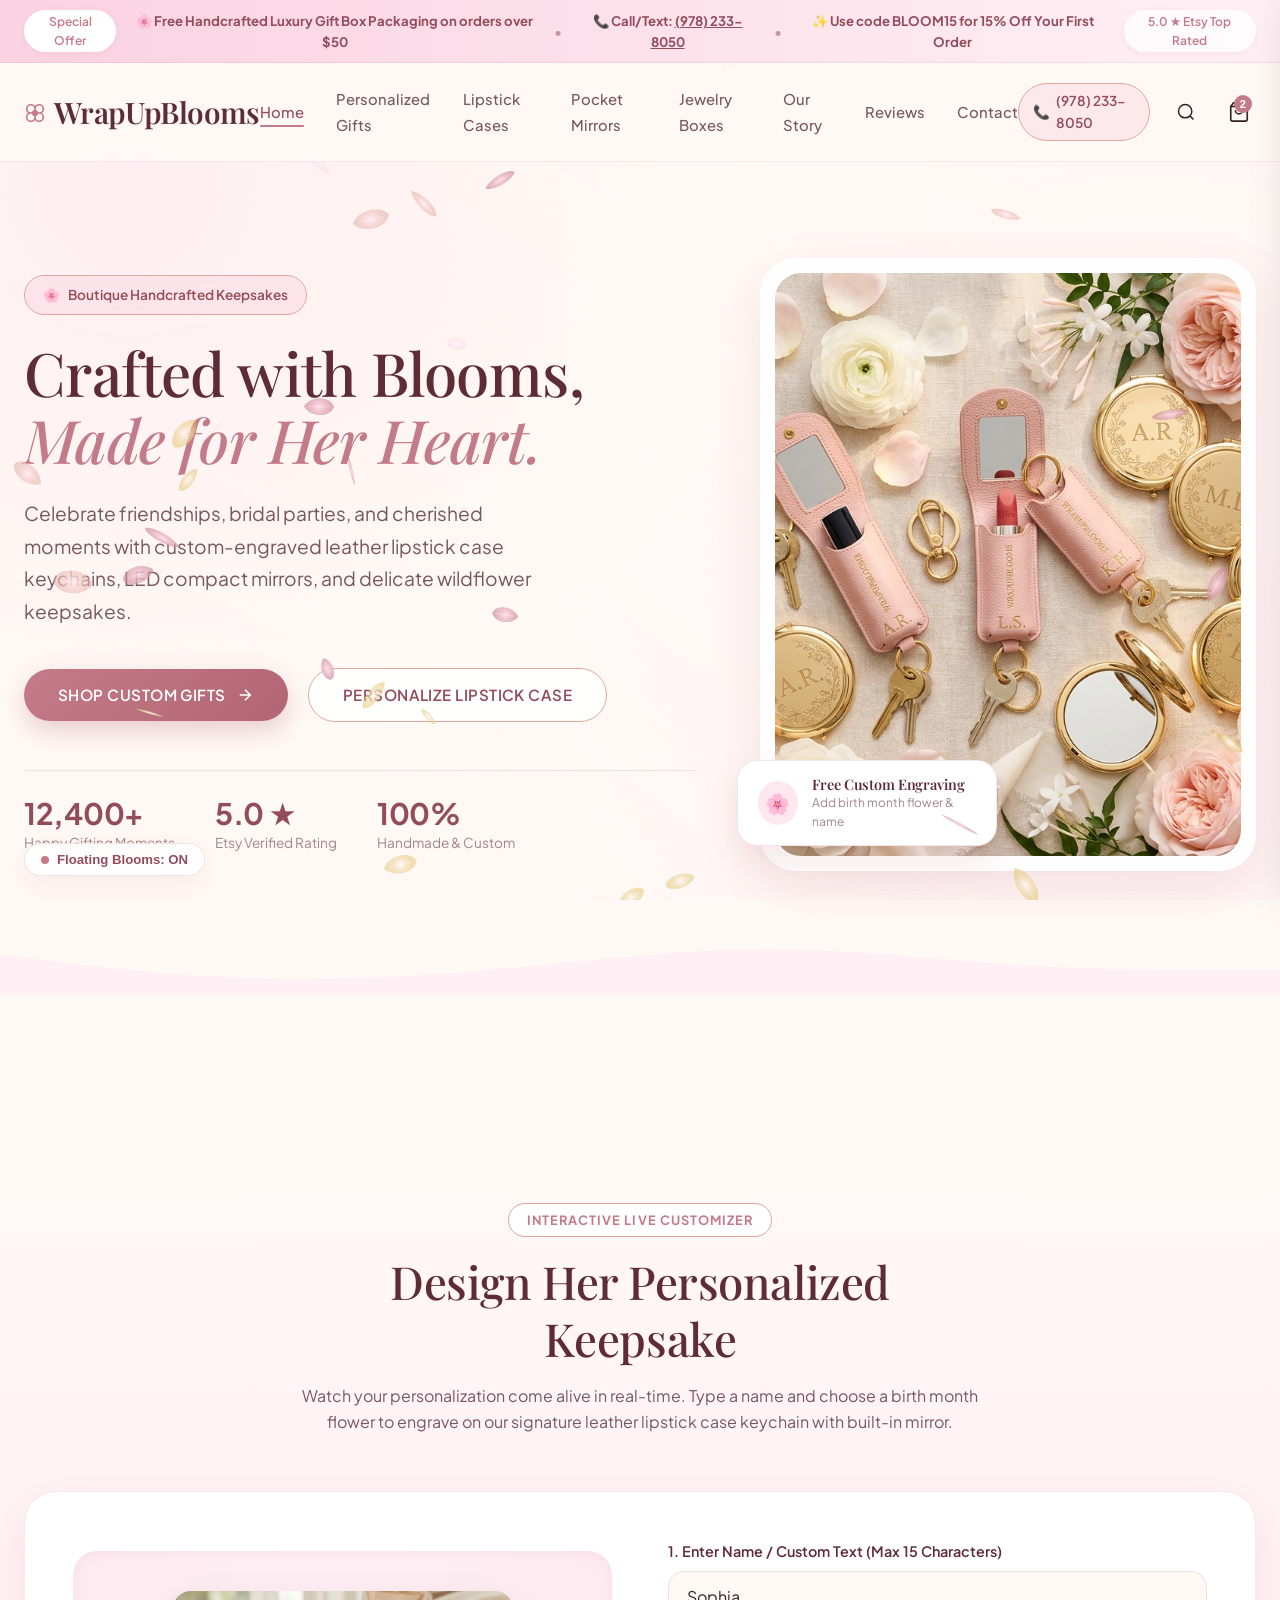
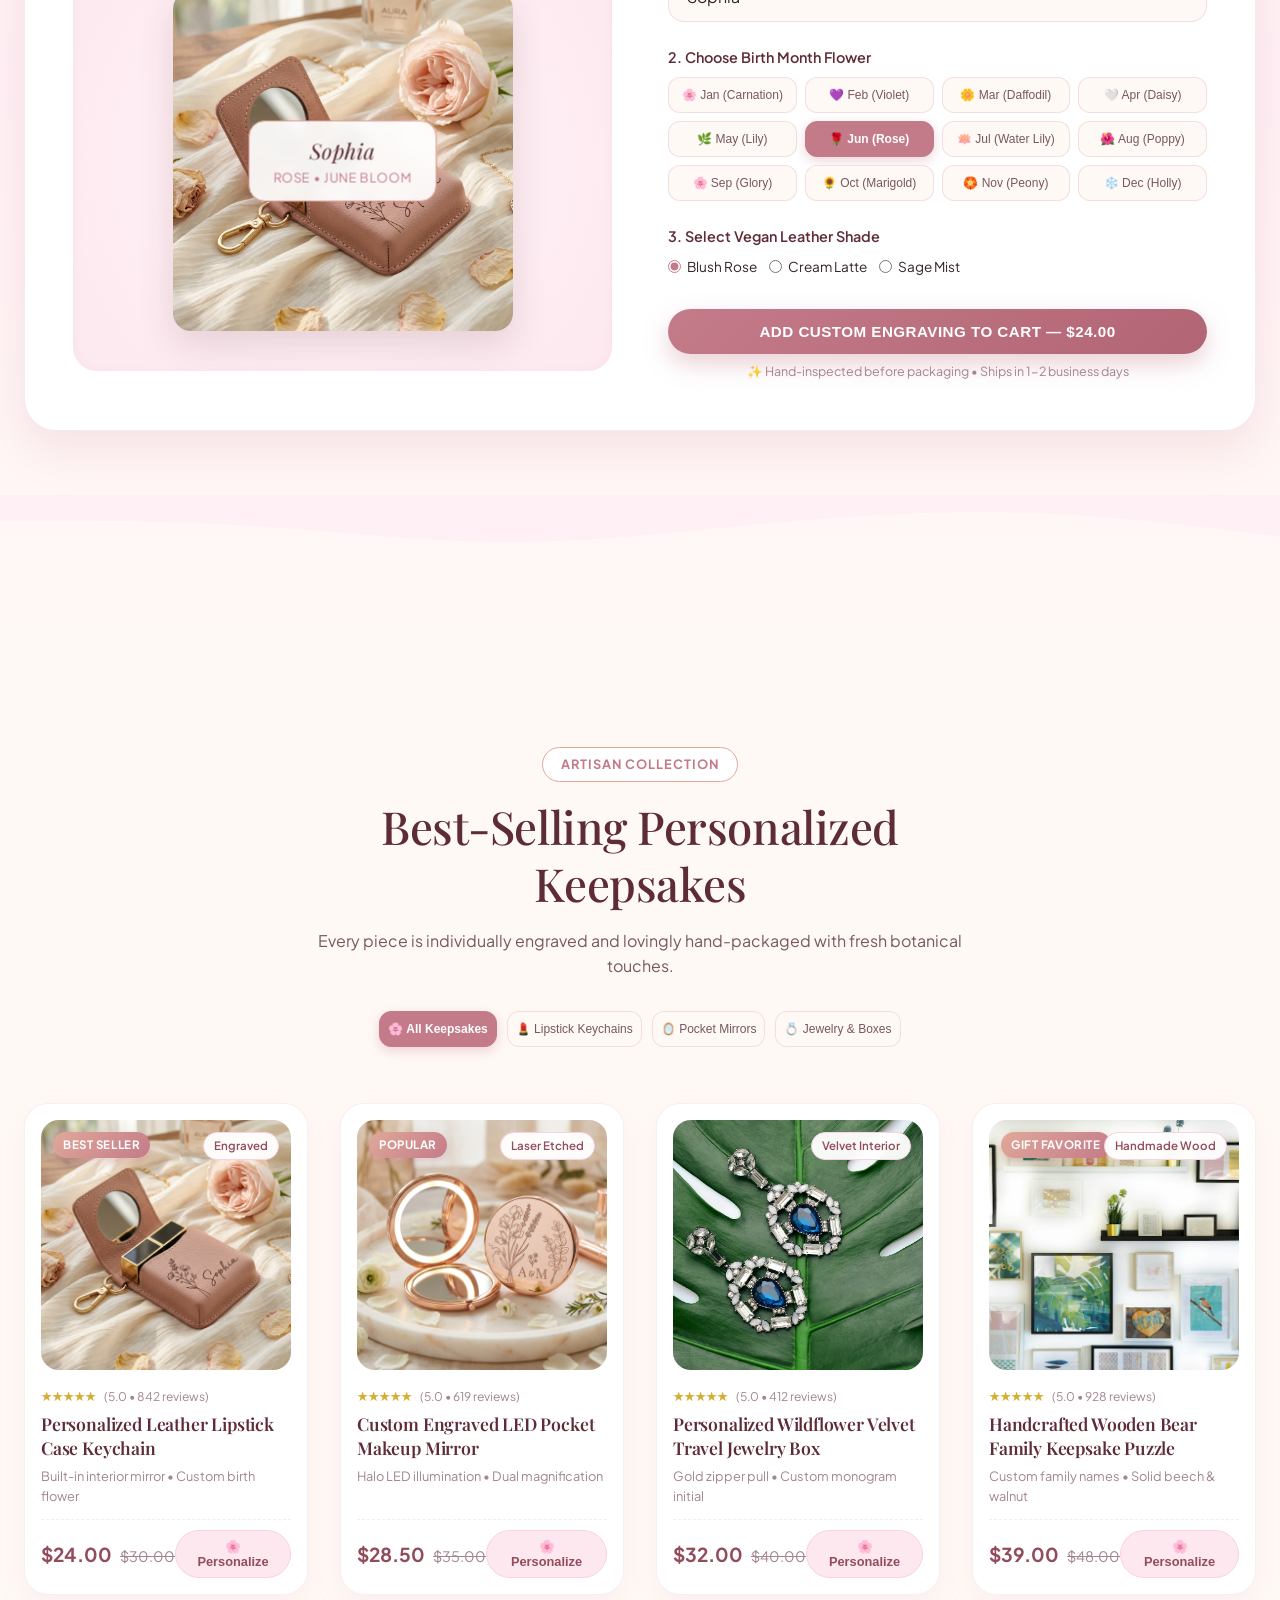
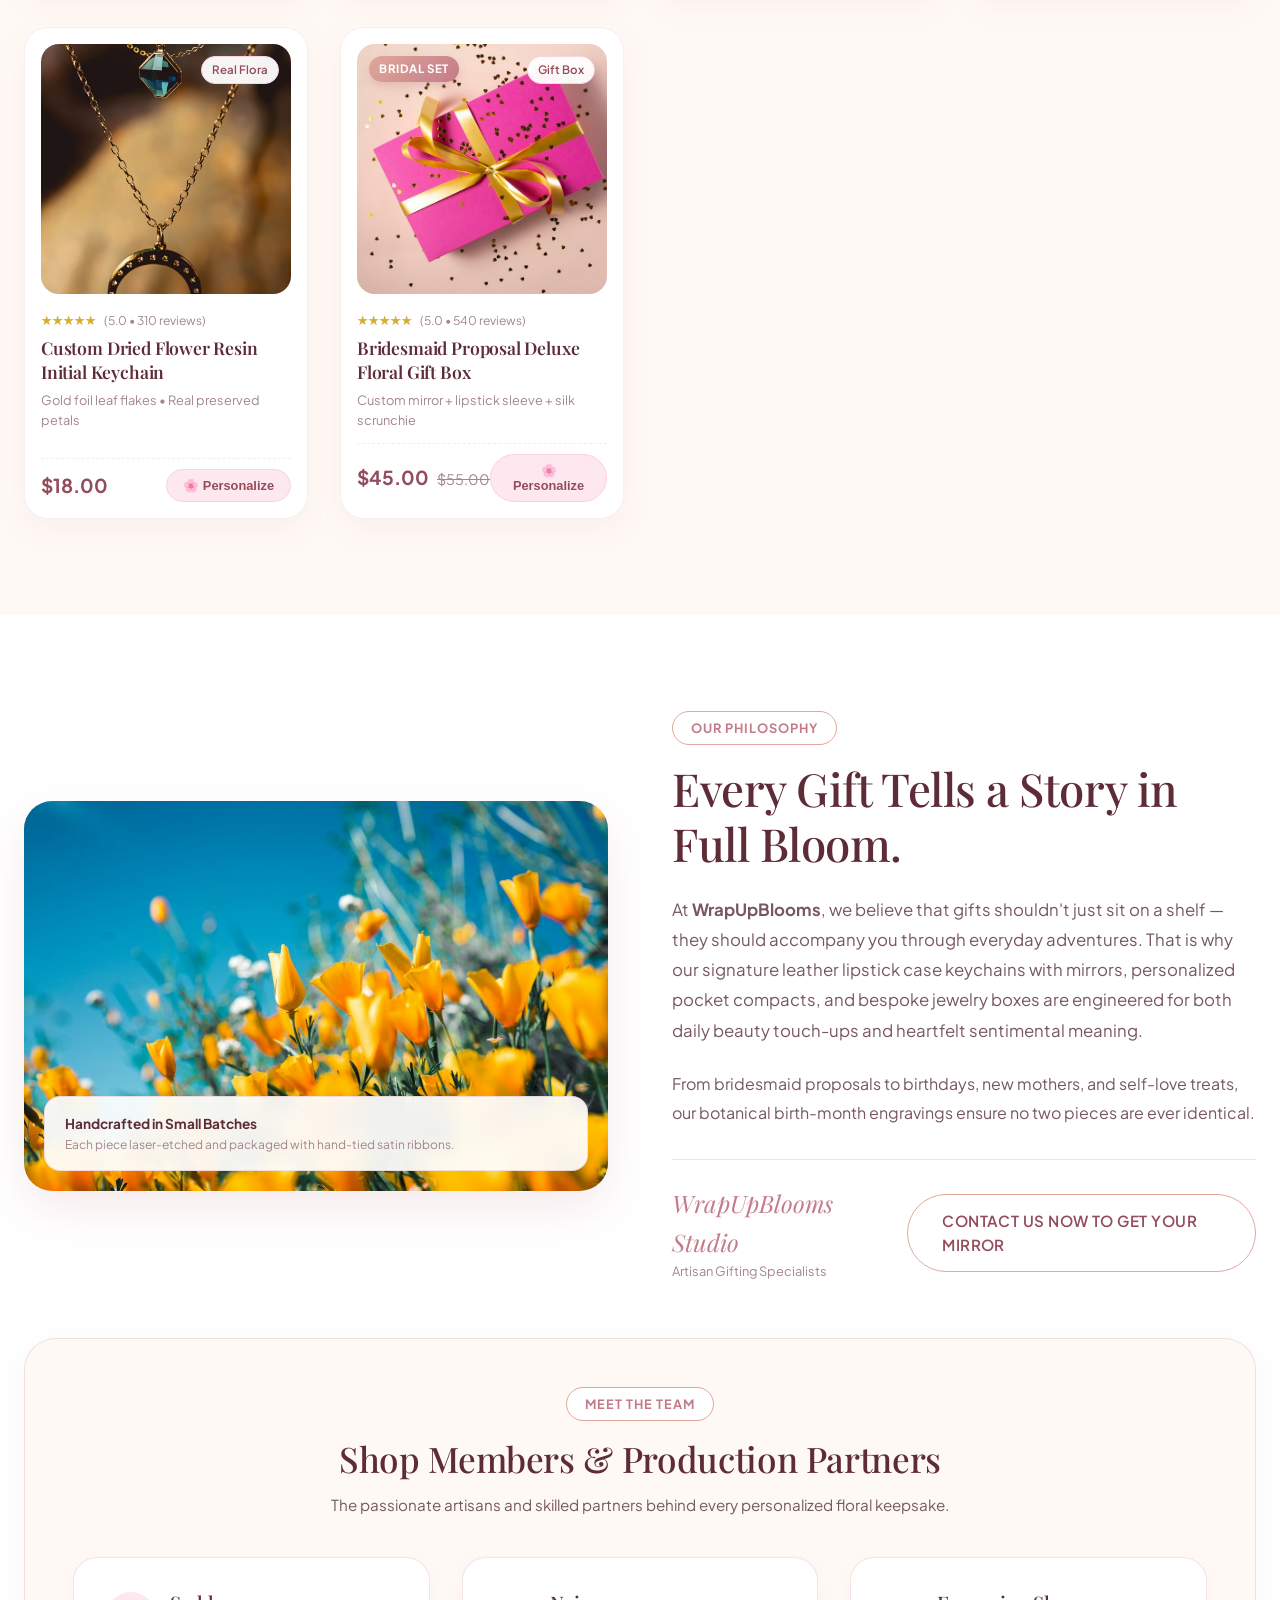
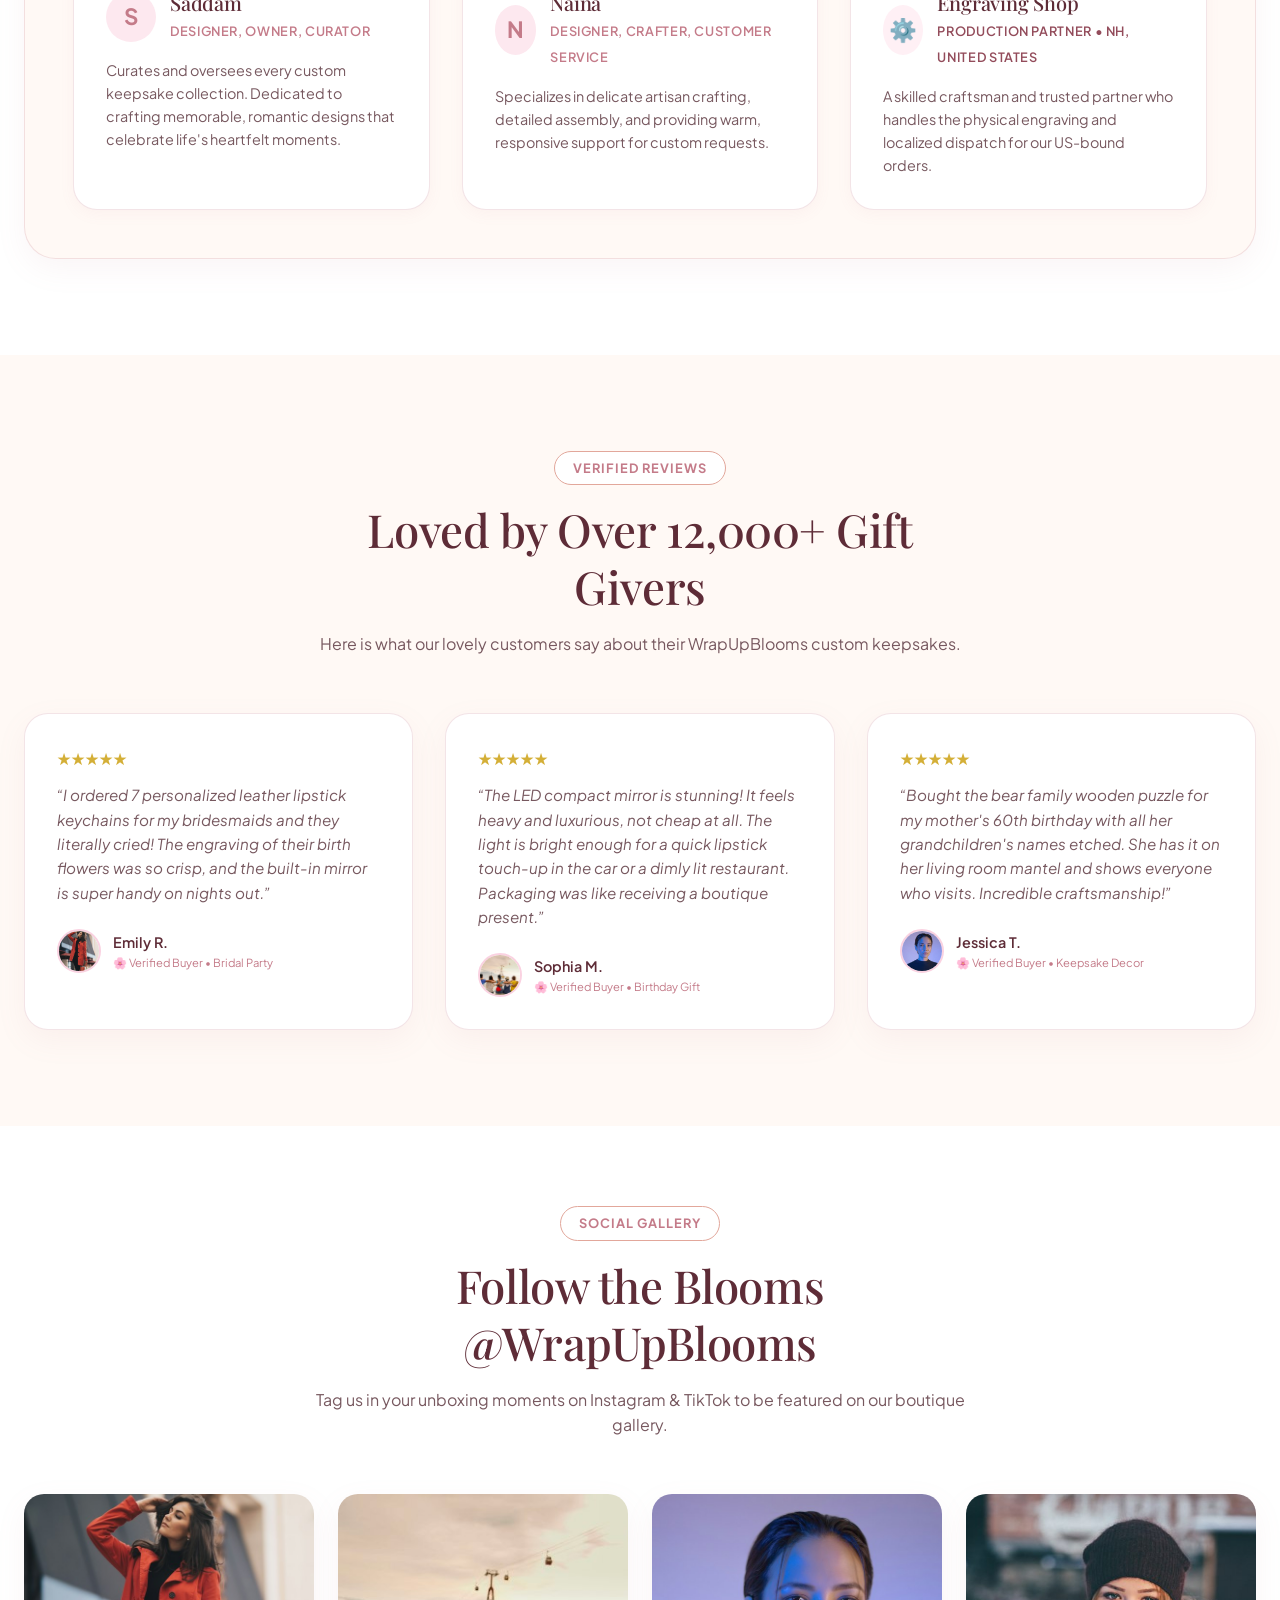
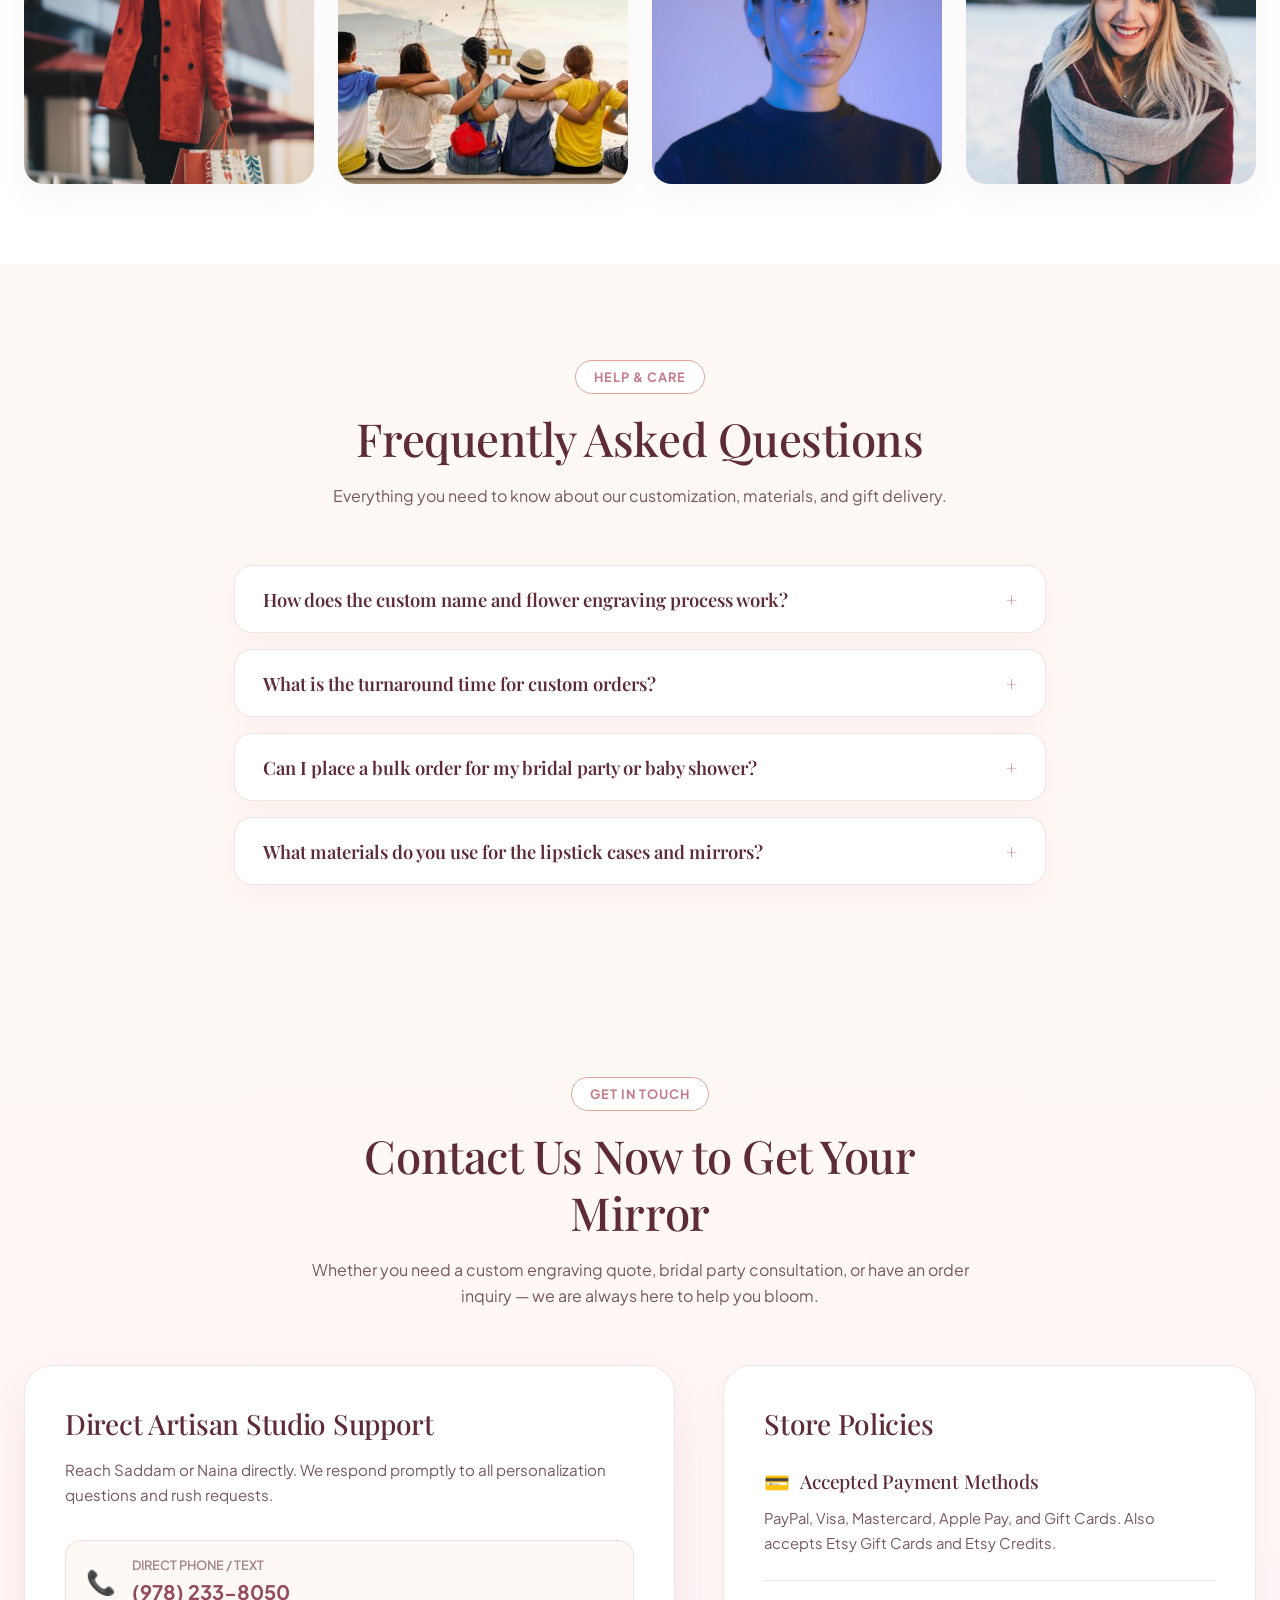
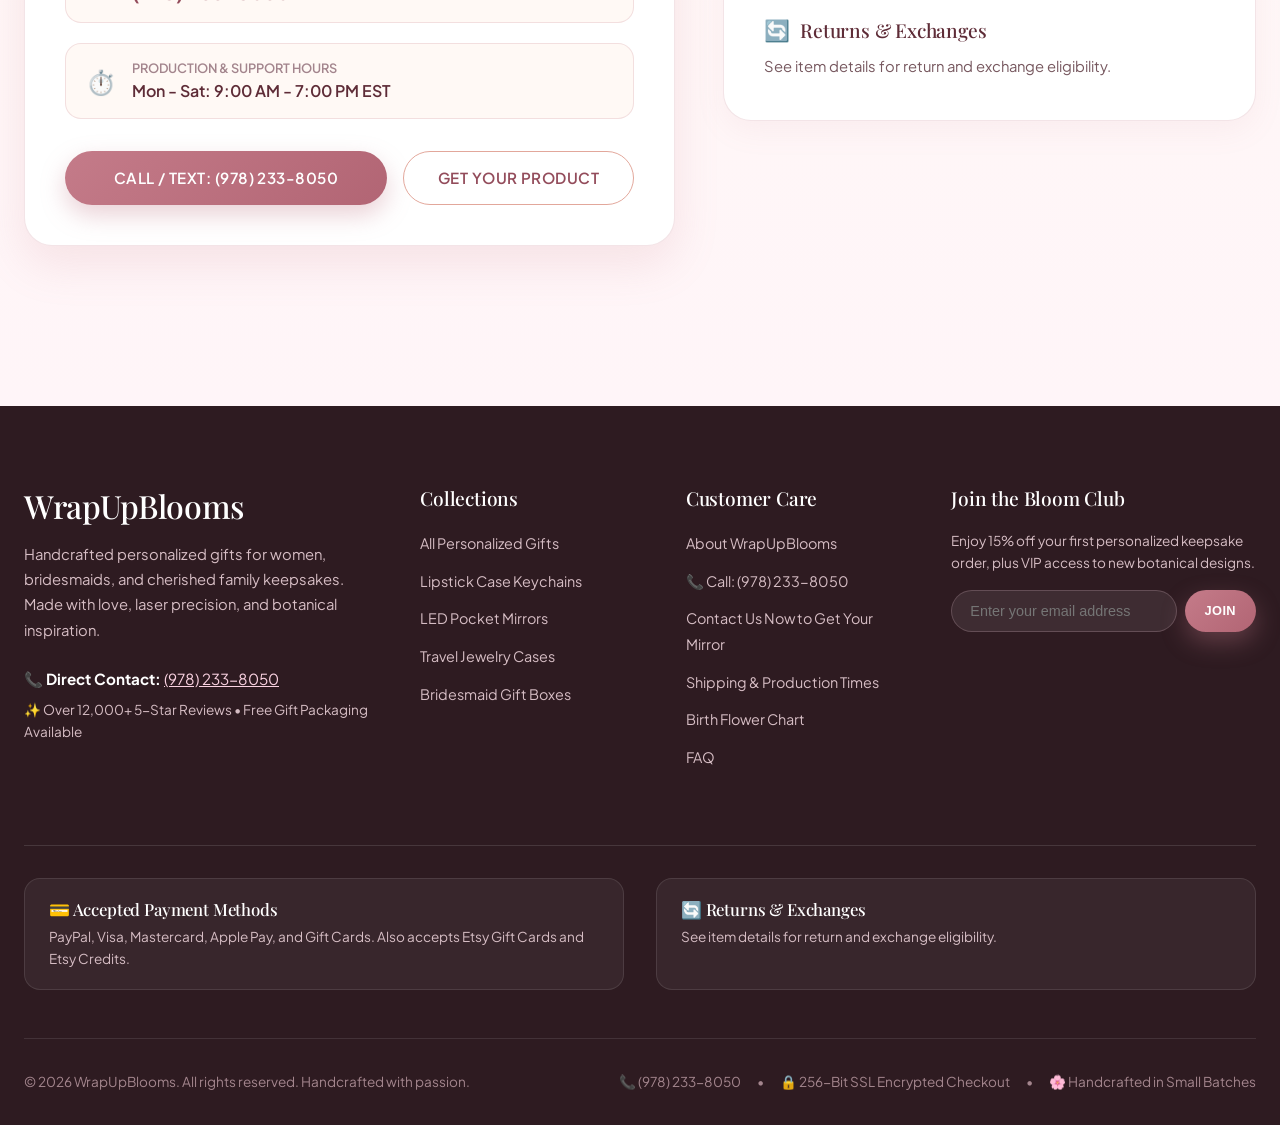
==== commit e71600d7: "update: add contact phone (978) 233-8050, store policies, shop members and partners, and custom CTA " ====
--- a/preview/index.html
+++ b/preview/index.html
@@ -35,6 +35,8 @@
         <span class="badge-pill">Special Offer</span>
         <span>🌸 <strong>Free Handcrafted Luxury Gift Box Packaging on orders over $50</strong></span>
         <span style="opacity: 0.5;">•</span>
+        <span>📞 <strong>Call/Text: <a href="tel:9782338050" style="color: inherit; text-decoration: underline;">(978) 233-8050</a></strong></span>
+        <span style="opacity: 0.5;">•</span>
         <span>✨ <strong>Use code BLOOM15 for 15% Off Your First Order</strong></span>
         <span class="badge-pill" style="background: rgba(255,255,255,0.8);">5.0 ★ Etsy Top Rated</span>
       </div>
@@ -66,10 +68,15 @@
             <li><a href="#featured-collection" class="nav-link">Jewelry Boxes</a></li>
             <li><a href="#story" class="nav-link">Our Story</a></li>
             <li><a href="#reviews" class="nav-link">Reviews</a></li>
+            <li><a href="#contact-section" class="nav-link">Contact</a></li>
           </ul>
         </nav>
 
         <div class="header-actions">
+          <a href="tel:9782338050" class="header-phone-pill" style="display: inline-flex; align-items: center; gap: 6px; font-size: 0.85rem; font-weight: 600; color: var(--primary-dark-rose); background: rgba(250, 210, 225, 0.45); padding: 6px 14px; border-radius: 999px; border: 1px solid var(--accent-rose-gold); text-decoration: none;">
+            <span>📞</span>
+            <span>(978) 233-8050</span>
+          </a>
           <button class="action-icon-btn" aria-label="Search" onclick="alert('Search WrapUpBlooms catalog');">
             <svg width="20" height="20" viewBox="0 0 24 24" fill="none" stroke="currentColor" stroke-width="1.8"><circle cx="11" cy="11" r="8"></circle><line x1="21" y1="21" x2="16.65" y2="16.65"></line></svg>
           </button>
@@ -457,7 +464,66 @@
               <div style="font-family: var(--font-serif); font-size: 1.5rem; font-style: italic; color: var(--primary-rose);">WrapUpBlooms Studio</div>
               <div style="font-size: 0.8rem; color: var(--text-muted);">Artisan Gifting Specialists</div>
             </div>
-            <a href="#featured-collection" class="btn btn-secondary" style="margin-left: auto;">Explore Creations</a>
+            <a href="#contact-section" class="btn btn-secondary" style="margin-left: auto;">Contact Us Now to Get Your Mirror</a>
+          </div>
+        </div>
+      </div>
+
+      <!-- Shop Members & Production Partners Section -->
+      <div style="background: var(--bg-cream); border-radius: 32px; padding: 3rem; border: 1px solid var(--border-delicate); box-shadow: var(--shadow-soft); margin-top: 3.5rem;">
+        <div style="text-align: center; max-width: 650px; margin: 0 auto 2.5rem;">
+          <span class="section-subtitle-pill">Meet the Team</span>
+          <h3 style="font-family: var(--font-serif); font-size: 2.2rem; color: var(--primary-deep); margin-bottom: 0.75rem;">Shop Members & Production Partners</h3>
+          <p style="font-size: 0.95rem; color: var(--text-secondary);">The passionate artisans and skilled partners behind every personalized floral keepsake.</p>
+        </div>
+
+        <div style="display: grid; grid-template-columns: repeat(auto-fit, minmax(280px, 1fr)); gap: 2rem;">
+          <!-- Shop Member: Saddam -->
+          <div style="background: #FFF; padding: 2rem; border-radius: 24px; border: 1px solid var(--border-delicate); box-shadow: 0 4px 15px rgba(196, 123, 137, 0.06);">
+            <div style="display: flex; align-items: center; gap: 14px; margin-bottom: 1rem;">
+              <div style="width: 50px; height: 50px; border-radius: 50%; background: var(--bg-petal); color: var(--primary-rose); display: flex; align-items: center; justify-content: center; font-size: 1.4rem; font-weight: bold;">
+                S
+              </div>
+              <div>
+                <h4 style="font-family: var(--font-serif); font-size: 1.25rem; color: var(--primary-deep); margin-bottom: 2px;">Saddam</h4>
+                <span style="font-size: 0.8rem; font-weight: 600; color: var(--primary-rose); text-transform: uppercase; letter-spacing: 0.05em;">Designer, Owner, Curator</span>
+              </div>
+            </div>
+            <p style="font-size: 0.9rem; color: var(--text-secondary); line-height: 1.6;">
+              Curates and oversees every custom keepsake collection. Dedicated to crafting memorable, romantic designs that celebrate life's heartfelt moments.
+            </p>
+          </div>
+
+          <!-- Shop Member: Naina -->
+          <div style="background: #FFF; padding: 2rem; border-radius: 24px; border: 1px solid var(--border-delicate); box-shadow: 0 4px 15px rgba(196, 123, 137, 0.06);">
+            <div style="display: flex; align-items: center; gap: 14px; margin-bottom: 1rem;">
+              <div style="width: 50px; height: 50px; border-radius: 50%; background: var(--bg-petal); color: var(--primary-rose); display: flex; align-items: center; justify-content: center; font-size: 1.4rem; font-weight: bold;">
+                N
+              </div>
+              <div>
+                <h4 style="font-family: var(--font-serif); font-size: 1.25rem; color: var(--primary-deep); margin-bottom: 2px;">Naina</h4>
+                <span style="font-size: 0.8rem; font-weight: 600; color: var(--primary-rose); text-transform: uppercase; letter-spacing: 0.05em;">Designer, Crafter, Customer Service</span>
+              </div>
+            </div>
+            <p style="font-size: 0.9rem; color: var(--text-secondary); line-height: 1.6;">
+              Specializes in delicate artisan crafting, detailed assembly, and providing warm, responsive support for custom requests.
+            </p>
+          </div>
+
+          <!-- Production Partner: Engraving Shop -->
+          <div style="background: #FFF; padding: 2rem; border-radius: 24px; border: 1px solid var(--border-delicate); box-shadow: 0 4px 15px rgba(196, 123, 137, 0.06);">
+            <div style="display: flex; align-items: center; gap: 14px; margin-bottom: 1rem;">
+              <div style="width: 50px; height: 50px; border-radius: 50%; background: var(--bg-blush); color: var(--accent-gold); display: flex; align-items: center; justify-content: center; font-size: 1.4rem;">
+                ⚙️
+              </div>
+              <div>
+                <h4 style="font-family: var(--font-serif); font-size: 1.25rem; color: var(--primary-deep); margin-bottom: 2px;">Engraving Shop</h4>
+                <span style="font-size: 0.8rem; font-weight: 600; color: var(--primary-dark-rose); text-transform: uppercase; letter-spacing: 0.05em;">Production Partner &bull; NH, United States</span>
+              </div>
+            </div>
+            <p style="font-size: 0.9rem; color: var(--text-secondary); line-height: 1.6;">
+              A skilled craftsman and trusted partner who handles the physical engraving and localized dispatch for our US-bound orders.
+            </p>
           </div>
         </div>
       </div>
@@ -613,6 +679,85 @@
     </div>
   </section>
 
+  <!-- Contact & Store Policies Section -->
+  <section class="contact-policies-section" id="contact-section" style="padding: 6rem 0; background: linear-gradient(180deg, var(--bg-cream) 0%, #FFF5F8 100%); position: relative;">
+    <div class="container">
+      <div class="section-header-center">
+        <span class="section-subtitle-pill">Get in Touch</span>
+        <h2 class="section-title">Contact Us Now to Get Your Mirror</h2>
+        <p>Whether you need a custom engraving quote, bridal party consultation, or have an order inquiry &mdash; we are always here to help you bloom.</p>
+      </div>
+
+      <div style="display: grid; grid-template-columns: 1.1fr 0.9fr; gap: 3rem; align-items: start; margin-bottom: 4rem;">
+        <!-- Contact Card -->
+        <div style="background: #FFF; padding: 2.5rem; border-radius: 28px; border: 1.5px solid var(--border-delicate); box-shadow: var(--shadow-hover);">
+          <h3 style="font-family: var(--font-serif); font-size: 1.75rem; color: var(--primary-deep); margin-bottom: 1rem;">
+            Direct Artisan Studio Support
+          </h3>
+          <p style="color: var(--text-secondary); font-size: 0.95rem; margin-bottom: 2rem; line-height: 1.7;">
+            Reach Saddam or Naina directly. We respond promptly to all personalization questions and rush requests.
+          </p>
+
+          <div style="display: flex; flex-direction: column; gap: 1.25rem; margin-bottom: 2rem;">
+            <div style="display: flex; align-items: center; gap: 16px; padding: 14px 20px; background: var(--bg-cream); border-radius: 16px; border: 1px solid var(--border-delicate);">
+              <span style="font-size: 1.5rem;">📞</span>
+              <div>
+                <div style="font-size: 0.8rem; color: var(--text-muted); font-weight: 600; text-transform: uppercase;">Direct Phone / Text</div>
+                <a href="tel:9782338050" style="font-size: 1.25rem; font-weight: 700; color: var(--primary-dark-rose); text-decoration: none;">(978) 233-8050</a>
+              </div>
+            </div>
+
+            <div style="display: flex; align-items: center; gap: 16px; padding: 14px 20px; background: var(--bg-cream); border-radius: 16px; border: 1px solid var(--border-delicate);">
+              <span style="font-size: 1.5rem;">⏱️</span>
+              <div>
+                <div style="font-size: 0.8rem; color: var(--text-muted); font-weight: 600; text-transform: uppercase;">Production & Support Hours</div>
+                <div style="font-size: 1rem; font-weight: 600; color: var(--primary-deep);">Mon - Sat: 9:00 AM - 7:00 PM EST</div>
+              </div>
+            </div>
+          </div>
+
+          <div style="display: flex; gap: 1rem; flex-wrap: wrap;">
+            <a href="tel:9782338050" class="btn btn-primary" style="flex: 1;">
+              <span>Call / Text: (978) 233-8050</span>
+            </a>
+            <a href="#water-showcase" class="btn btn-secondary">
+              <span>Get Your Product</span>
+            </a>
+          </div>
+        </div>
+
+        <!-- Store Policies Card -->
+        <div style="background: #FFF; padding: 2.5rem; border-radius: 28px; border: 1.5px solid var(--border-delicate); box-shadow: var(--shadow-soft);">
+          <h3 style="font-family: var(--font-serif); font-size: 1.75rem; color: var(--primary-deep); margin-bottom: 1.5rem;">
+            Store Policies
+          </h3>
+
+          <!-- Payment Methods -->
+          <div style="margin-bottom: 2rem; padding-bottom: 1.5rem; border-bottom: 1px solid var(--border-delicate);">
+            <div style="display: flex; align-items: center; gap: 10px; margin-bottom: 8px;">
+              <span style="font-size: 1.3rem;">💳</span>
+              <h4 style="font-family: var(--font-serif); font-size: 1.2rem; color: var(--primary-deep); margin: 0;">Accepted Payment Methods</h4>
+            </div>
+            <p style="color: var(--text-secondary); font-size: 0.925rem; line-height: 1.7;">
+              PayPal, Visa, Mastercard, Apple Pay, and Gift Cards. Also accepts Etsy Gift Cards and Etsy Credits.
+            </p>
+          </div>
+
+          <!-- Returns & Exchanges -->
+          <div>
+            <div style="display: flex; align-items: center; gap: 10px; margin-bottom: 8px;">
+              <span style="font-size: 1.3rem;">🔄</span>
+              <h4 style="font-family: var(--font-serif); font-size: 1.2rem; color: var(--primary-deep); margin: 0;">Returns & Exchanges</h4>
+            </div>
+            <p style="color: var(--text-secondary); font-size: 0.925rem; line-height: 1.7;">
+              See item details for return and exchange eligibility.
+            </p>
+          </div>
+        </div>
+      </div>
+    </div>
+  </section>
+
   <!-- Slide-out AJAX Cart Drawer -->
   <div id="cart-drawer-overlay" class="cart-drawer-overlay"></div>
 
@@ -664,6 +809,9 @@
           <p class="footer-desc">
             Handcrafted personalized gifts for women, bridesmaids, and cherished family keepsakes. Made with love, laser precision, and botanical inspiration.
           </p>
+          <div style="font-size: 0.95rem; color: #FFF; margin-bottom: 0.5rem;">
+            📞 <strong>Direct Contact:</strong> <a href="tel:9782338050" style="color: var(--accent-blush); text-decoration: underline;">(978) 233-8050</a>
+          </div>
           <div style="font-size: 0.85rem; color: #D6BDC4;">
             ✨ Over 12,000+ 5-Star Reviews &bull; Free Gift Packaging Available
           </div>
@@ -684,10 +832,11 @@
           <h4 class="footer-heading">Customer Care</h4>
           <ul class="footer-links">
             <li><a href="#story">About WrapUpBlooms</a></li>
+            <li><a href="tel:9782338050">📞 Call: (978) 233-8050</a></li>
+            <li><a href="#contact-section">Contact Us Now to Get Your Mirror</a></li>
             <li><a href="#faq">Shipping & Production Times</a></li>
             <li><a href="#water-showcase">Birth Flower Chart</a></li>
             <li><a href="#faq">FAQ</a></li>
-            <li><a href="#">Contact Support</a></li>
           </ul>
         </div>
 
@@ -705,11 +854,34 @@
         </div>
       </div>
 
+      <!-- Store Policies in Footer -->
+      <div style="border-top: 1px solid rgba(255, 255, 255, 0.12); padding: 2rem 0 1.5rem; margin-bottom: 1.5rem; display: grid; grid-template-columns: 1fr 1fr; gap: 2rem;">
+        <div style="background: rgba(255, 255, 255, 0.05); padding: 1.25rem 1.5rem; border-radius: 16px; border: 1px solid rgba(255, 255, 255, 0.1);">
+          <h5 style="color: #FFF; font-family: var(--font-serif); font-size: 1.05rem; margin-bottom: 0.35rem;">
+            💳 Accepted Payment Methods
+          </h5>
+          <p style="color: #D6BDC4; font-size: 0.85rem; line-height: 1.6; margin: 0;">
+            PayPal, Visa, Mastercard, Apple Pay, and Gift Cards. Also accepts Etsy Gift Cards and Etsy Credits.
+          </p>
+        </div>
+
+        <div style="background: rgba(255, 255, 255, 0.05); padding: 1.25rem 1.5rem; border-radius: 16px; border: 1px solid rgba(255, 255, 255, 0.1);">
+          <h5 style="color: #FFF; font-family: var(--font-serif); font-size: 1.05rem; margin-bottom: 0.35rem;">
+            🔄 Returns & Exchanges
+          </h5>
+          <p style="color: #D6BDC4; font-size: 0.85rem; line-height: 1.6; margin: 0;">
+            See item details for return and exchange eligibility.
+          </p>
+        </div>
+      </div>
+
       <div class="footer-bottom">
         <div>
           &copy; 2026 WrapUpBlooms. All rights reserved. Handcrafted with passion.
         </div>
-        <div style="display: flex; gap: 1rem; align-items: center;">
+        <div style="display: flex; gap: 1rem; align-items: center; flex-wrap: wrap;">
+          <span>📞 (978) 233-8050</span>
+          <span>&bull;</span>
           <span>🔒 256-Bit SSL Encrypted Checkout</span>
           <span>&bull;</span>
           <span>🌸 Handcrafted in Small Batches</span>
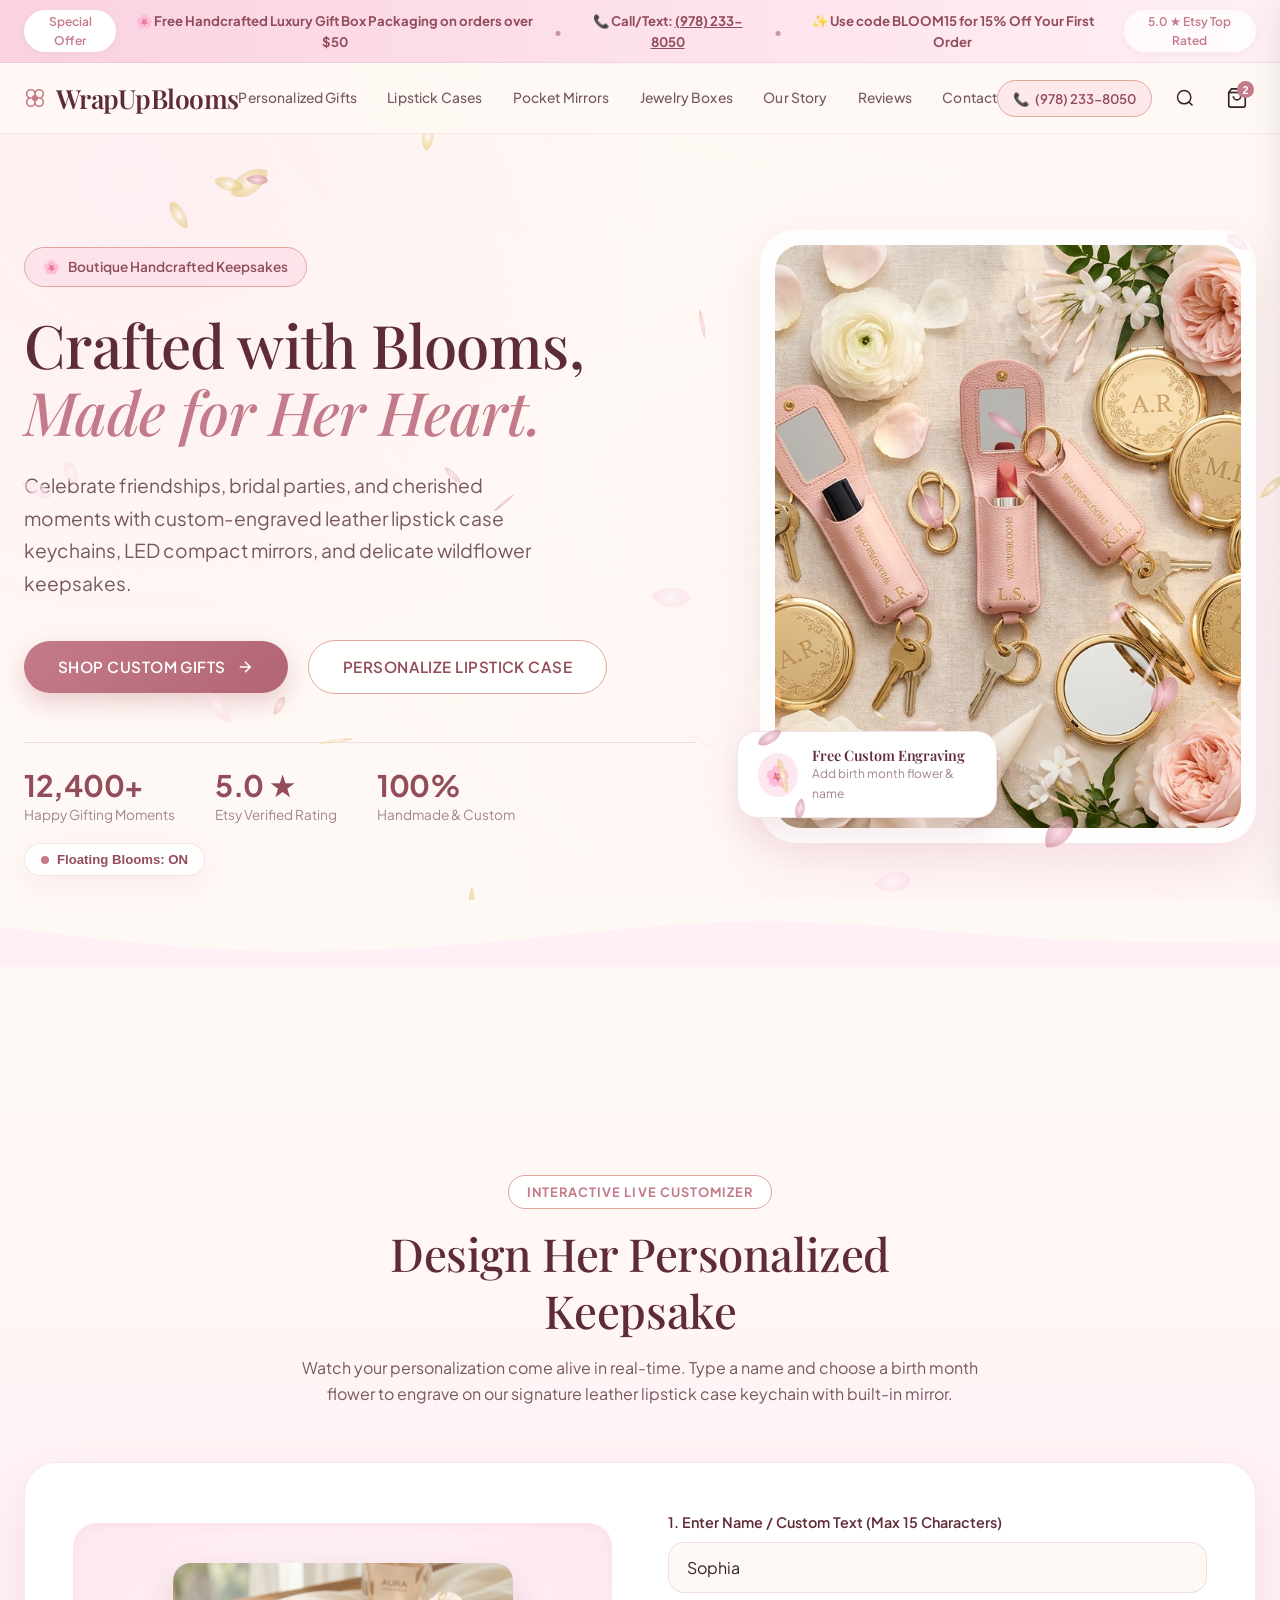
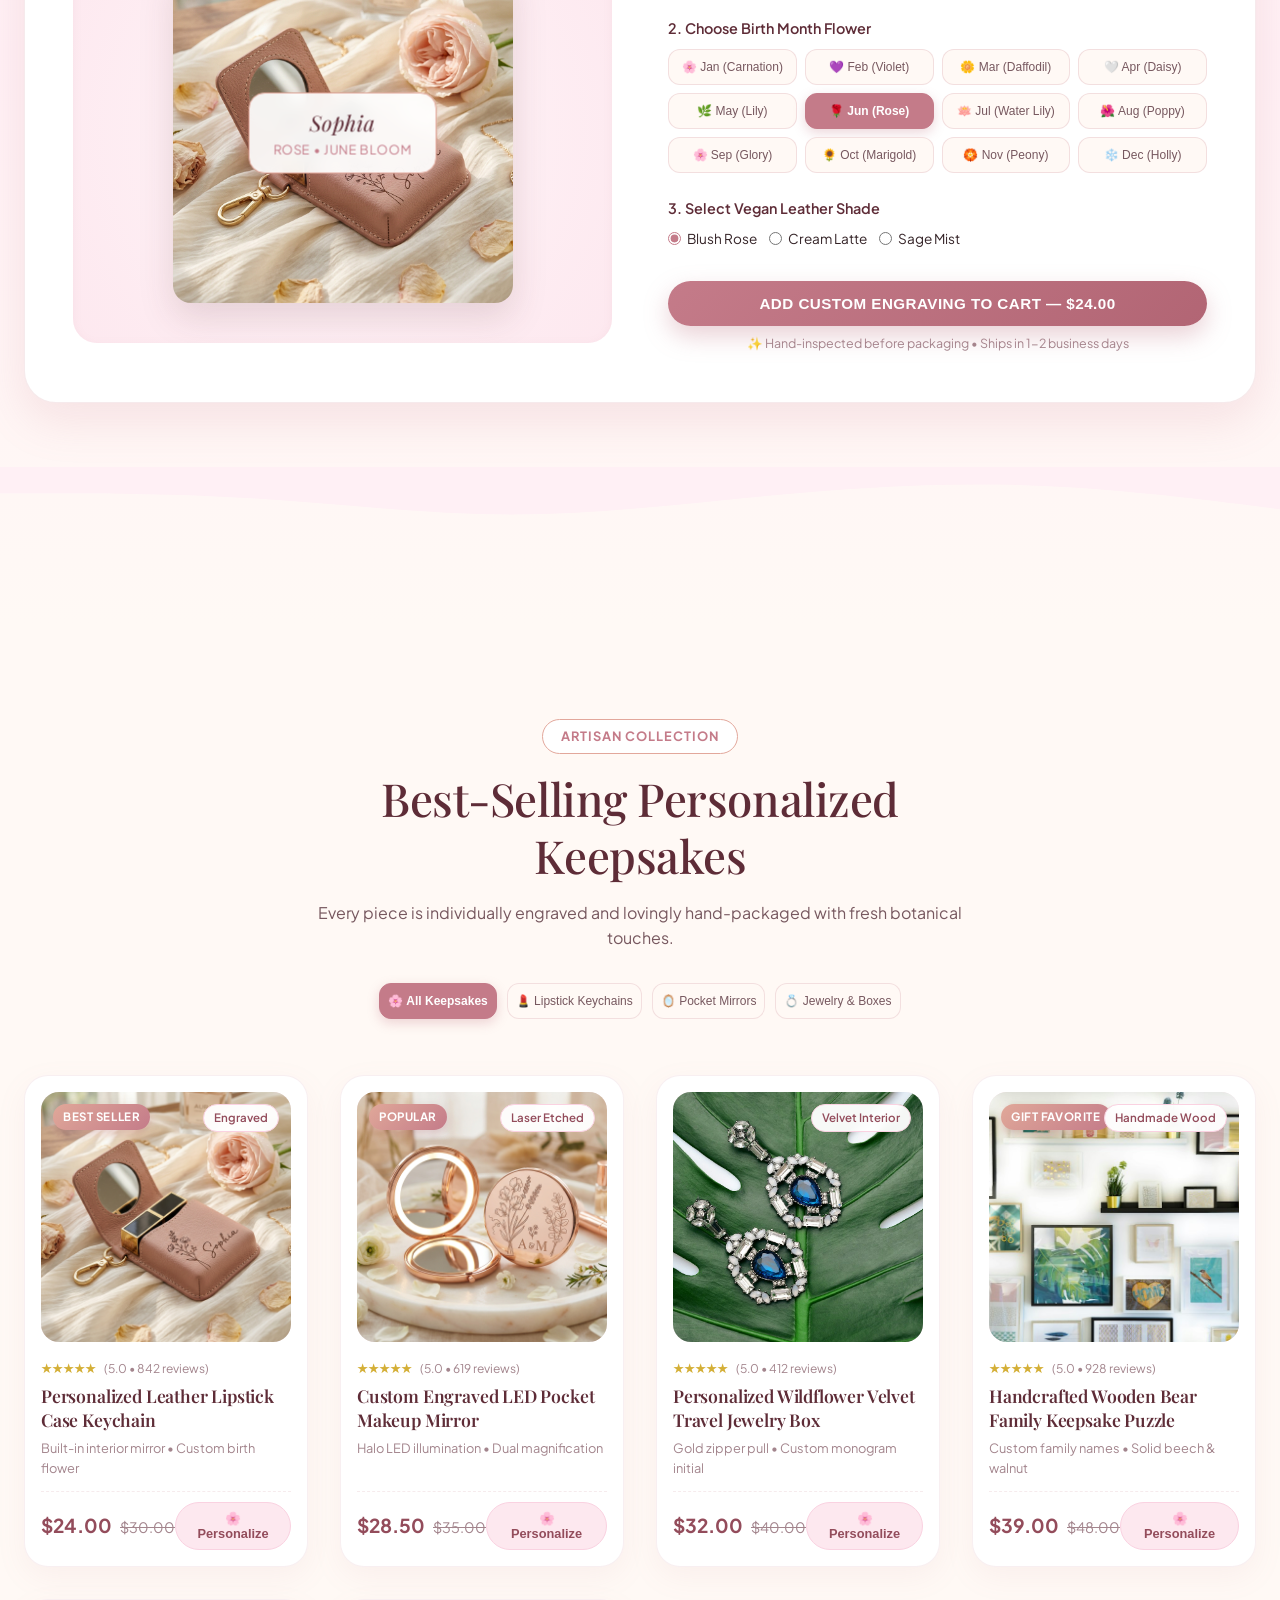
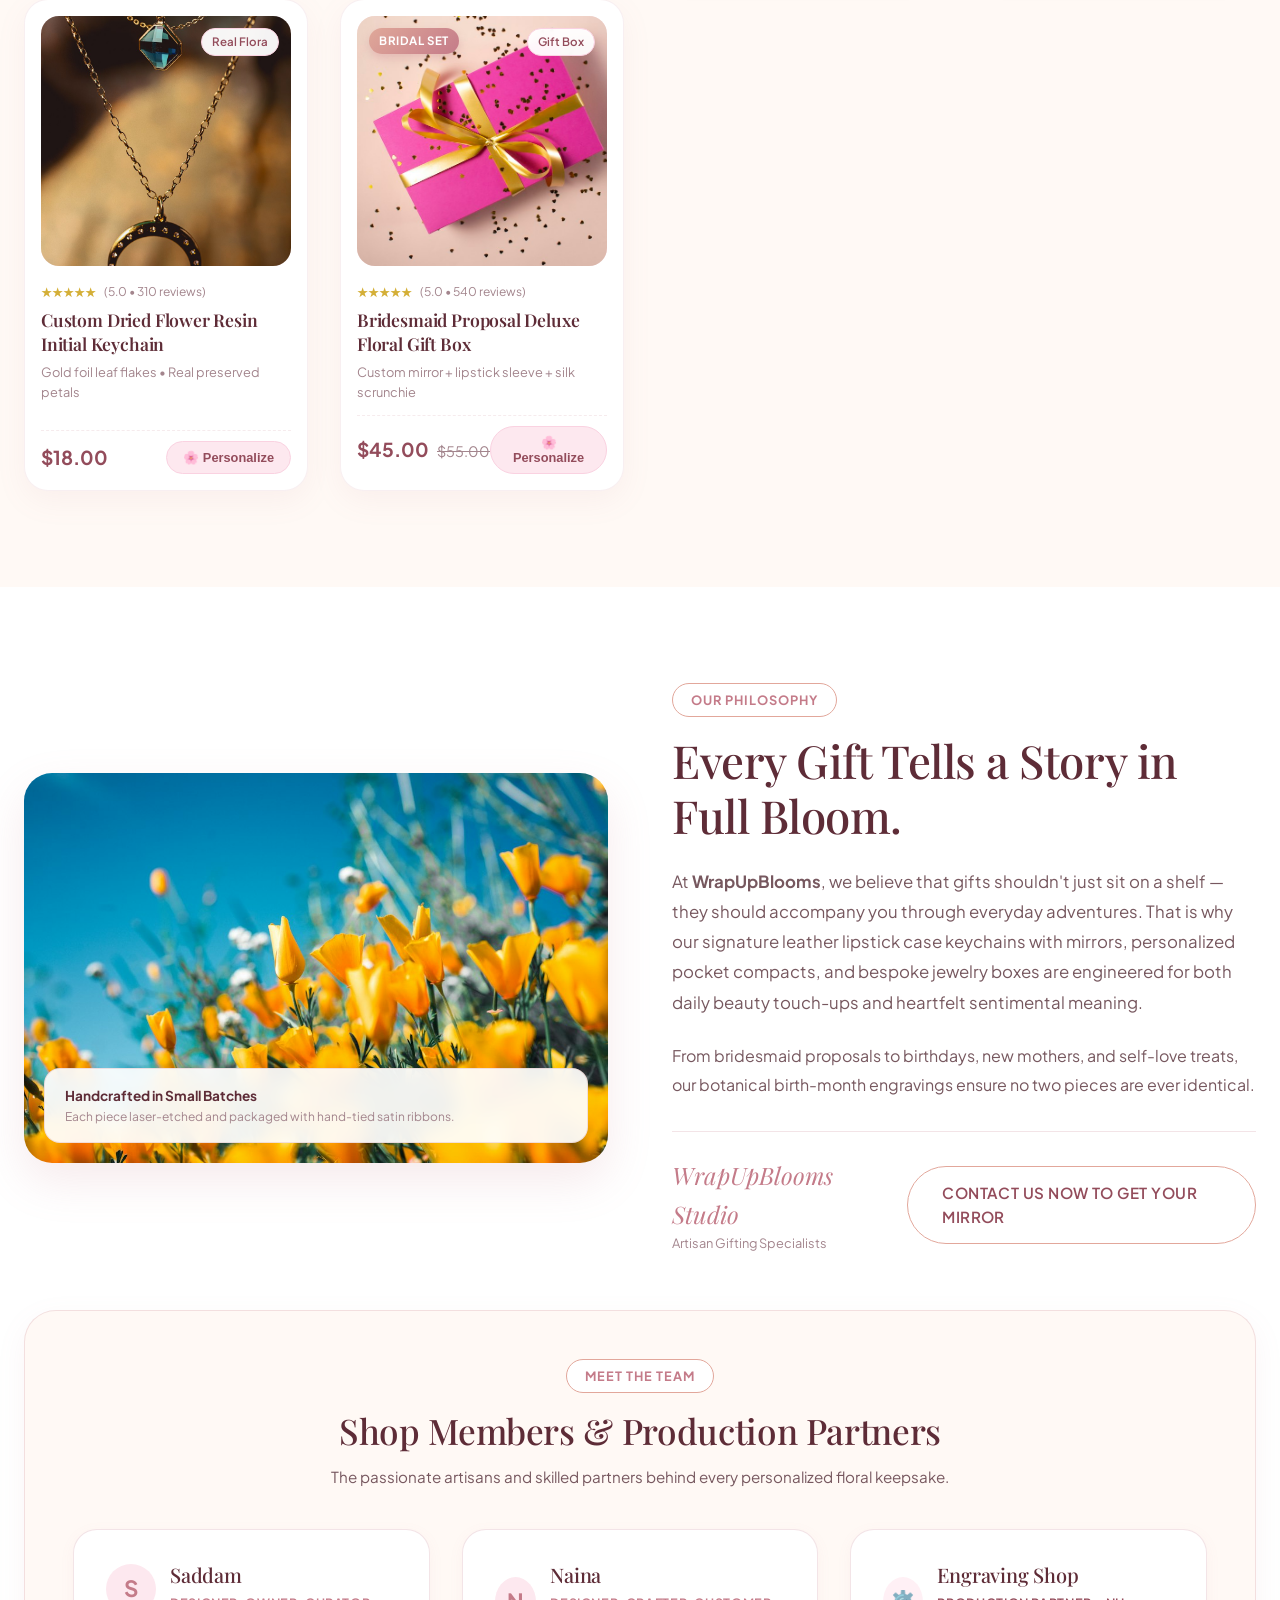
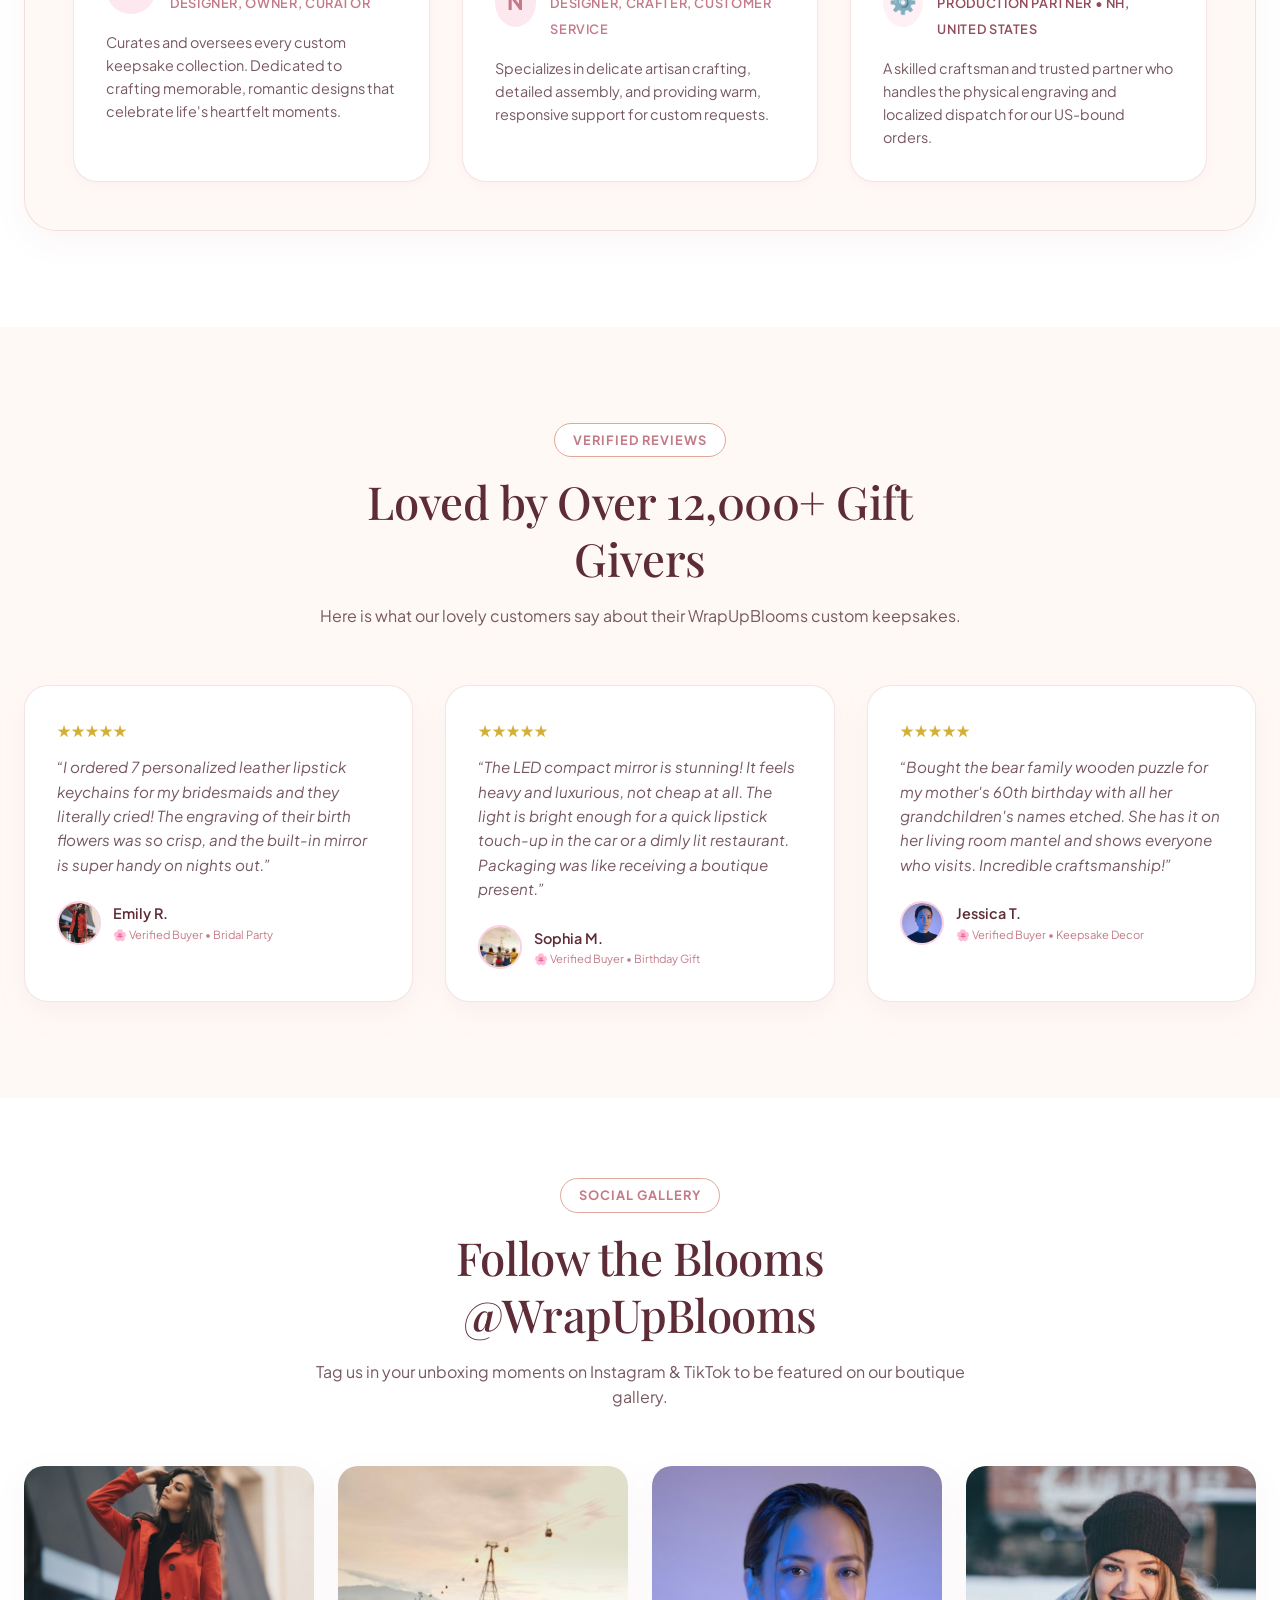
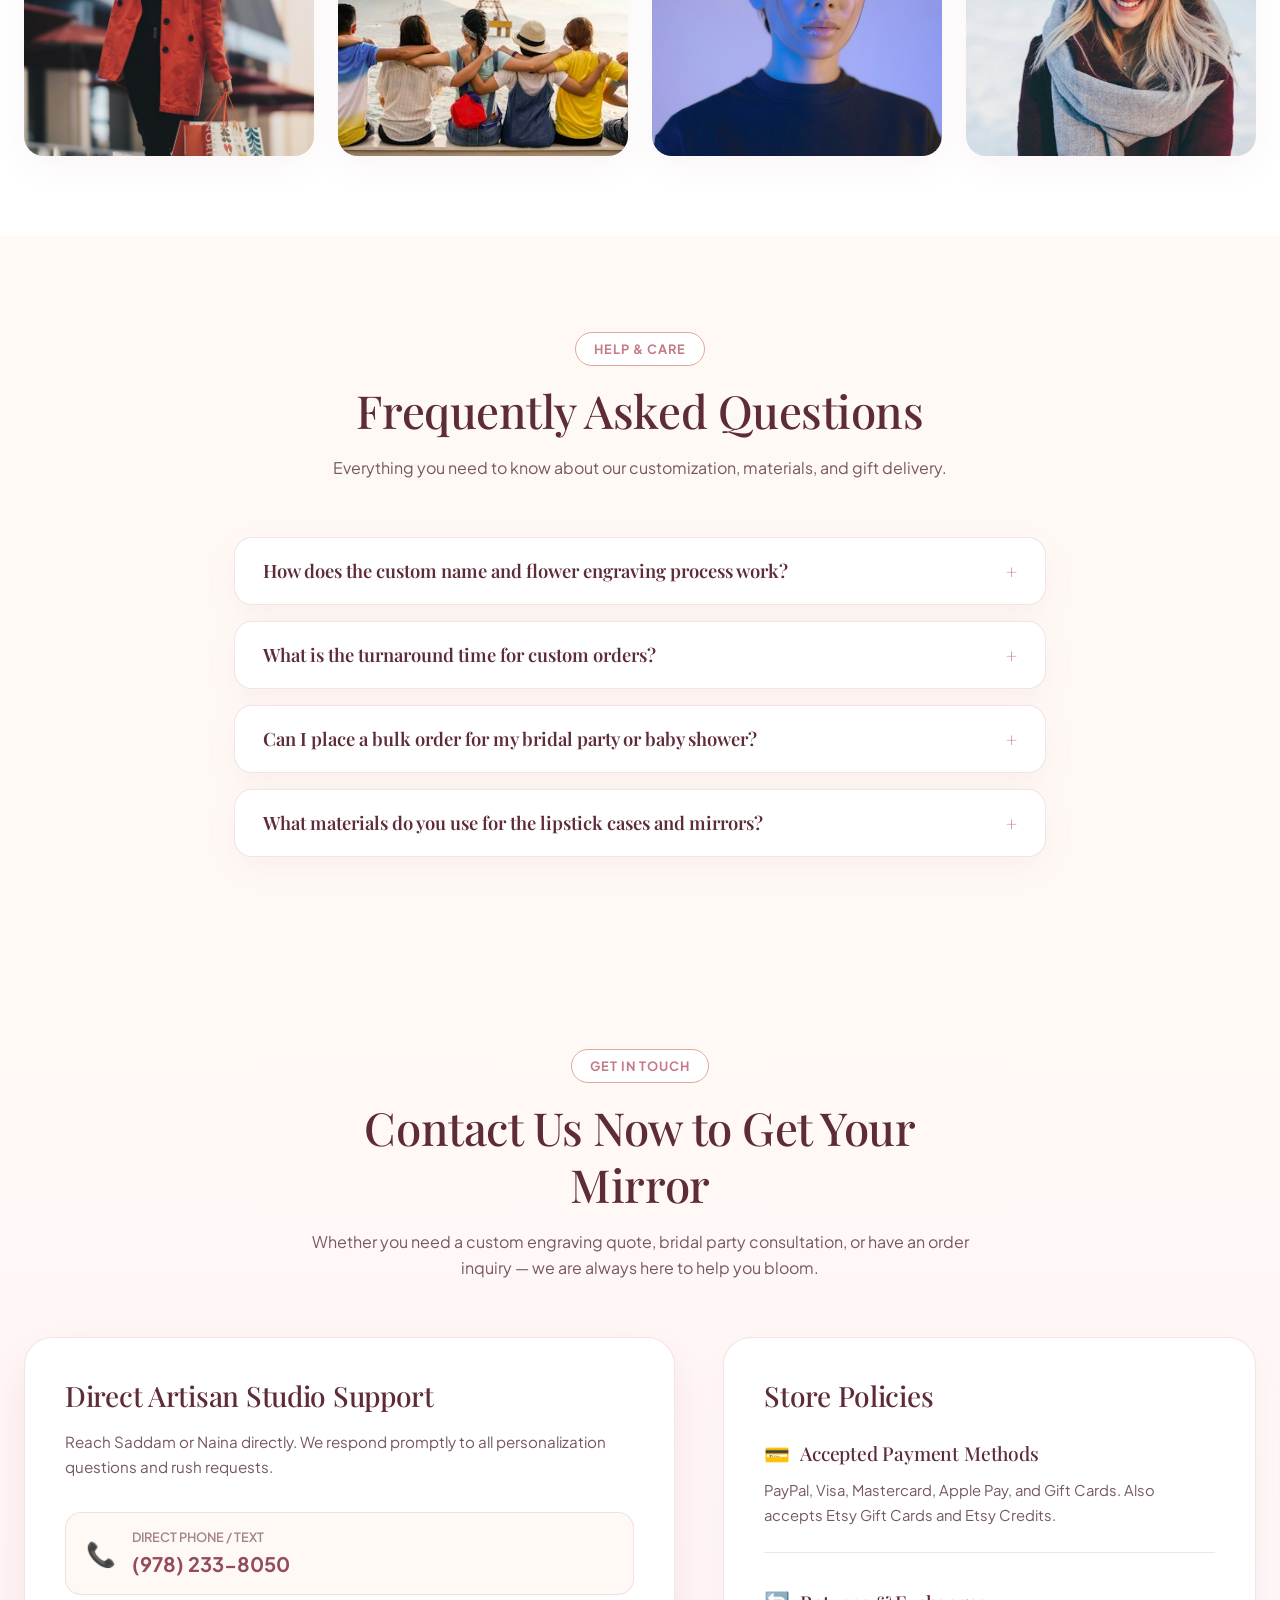
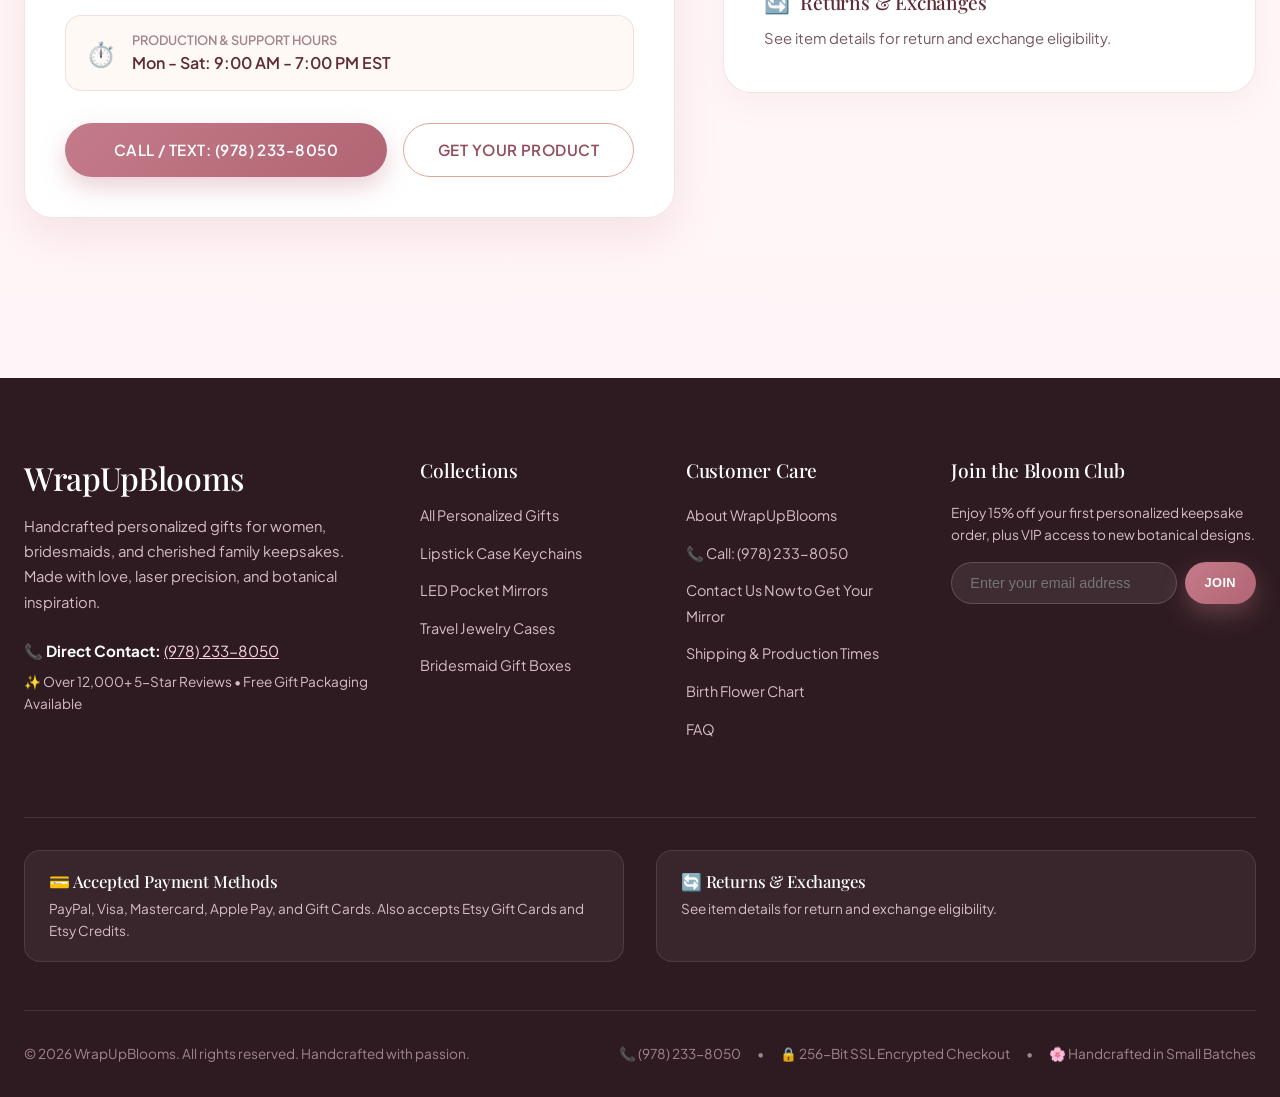
==== commit e5056f35: "fix(header): clean padding, prevent logo collision, enforce nowrap and spacing on navigation menu" ====
--- a/preview/index.html
+++ b/preview/index.html
@@ -61,7 +61,6 @@
 
         <nav class="header-nav" role="navigation">
           <ul class="nav-menu">
-            <li><a href="#" class="nav-link active">Home</a></li>
             <li><a href="#featured-collection" class="nav-link">Personalized Gifts</a></li>
             <li><a href="#water-showcase" class="nav-link">Lipstick Cases</a></li>
             <li><a href="#featured-collection" class="nav-link">Pocket Mirrors</a></li>
@@ -73,7 +72,7 @@
         </nav>
 
         <div class="header-actions">
-          <a href="tel:9782338050" class="header-phone-pill" style="display: inline-flex; align-items: center; gap: 6px; font-size: 0.85rem; font-weight: 600; color: var(--primary-dark-rose); background: rgba(250, 210, 225, 0.45); padding: 6px 14px; border-radius: 999px; border: 1px solid var(--accent-rose-gold); text-decoration: none;">
+          <a href="tel:9782338050" class="header-phone-pill">
             <span>📞</span>
             <span>(978) 233-8050</span>
           </a>
--- a/WrapUpBlooms-Theme/assets/theme.css
+++ b/WrapUpBlooms-Theme/assets/theme.css
@@ -305,16 +305,16 @@
   position: sticky;
   top: 0;
   width: 100%;
-  background: rgba(255, 249, 245, 0.88);
-  backdrop-filter: blur(16px);
-  -webkit-backdrop-filter: blur(16px);
+  background: rgba(255, 249, 245, 0.92);
+  backdrop-filter: blur(20px);
+  -webkit-backdrop-filter: blur(20px);
   border-bottom: 1px solid rgba(196, 123, 137, 0.12);
   z-index: 100;
   transition: var(--transition-smooth);
 }
 
 .site-header.scrolled {
-  background: rgba(255, 255, 255, 0.96);
+  background: rgba(255, 255, 255, 0.98);
   box-shadow: 0 10px 30px rgba(196, 123, 137, 0.08);
 }
 
@@ -322,29 +322,34 @@
   display: flex;
   align-items: center;
   justify-content: space-between;
-  padding: 1.25rem 0;
+  padding: 0.85rem 0;
+  gap: 2rem;
 }
 
 .header-brand {
   display: flex;
   align-items: center;
-  gap: 12px;
+  flex-shrink: 0;
+  margin-right: 1.5rem;
 }
 
 .brand-logo-text {
   font-family: var(--font-serif);
-  font-size: 1.85rem;
+  font-size: 1.65rem;
   font-weight: 600;
   color: var(--primary-deep);
   letter-spacing: -0.02em;
-  display: flex;
-  align-items: center;
-  gap: 8px;
+  display: inline-flex;
+  align-items: center;
+  gap: 10px;
+  white-space: nowrap;
+  text-decoration: none;
 }
 
 .brand-logo-text .bloom-icon {
   color: var(--primary-rose);
-  display: inline-block;
+  display: inline-flex;
+  align-items: center;
   animation: rotateBloom 20s linear infinite;
 }
 
@@ -353,19 +358,34 @@
   to { transform: rotate(360deg); }
 }
 
+.header-nav {
+  display: flex;
+  align-items: center;
+  justify-content: center;
+  flex: 1;
+  min-width: 0;
+}
+
 .nav-menu {
   display: flex;
   list-style: none;
-  gap: 2rem;
-  align-items: center;
+  gap: 1.4rem;
+  align-items: center;
+  justify-content: center;
+  margin: 0;
+  padding: 0;
 }
 
 .nav-link {
-  font-size: 0.925rem;
+  font-size: 0.865rem;
   font-weight: 500;
   color: var(--text-secondary);
   position: relative;
-  padding: 6px 0;
+  padding: 8px 4px;
+  white-space: nowrap;
+  letter-spacing: 0.01em;
+  transition: var(--transition-smooth);
+  display: inline-block;
 }
 
 .nav-link:hover, .nav-link.active {
@@ -392,7 +412,32 @@
 .header-actions {
   display: flex;
   align-items: center;
-  gap: 1.25rem;
+  gap: 14px;
+  flex-shrink: 0;
+  margin-left: 1.5rem;
+}
+
+.header-phone-link, .header-phone-pill {
+  display: inline-flex;
+  align-items: center;
+  gap: 6px;
+  font-size: 0.825rem;
+  font-weight: 600;
+  color: var(--primary-dark-rose);
+  background: rgba(250, 210, 225, 0.45);
+  padding: 7px 15px;
+  border-radius: 999px;
+  border: 1px solid var(--accent-rose-gold);
+  white-space: nowrap;
+  flex-shrink: 0;
+  text-decoration: none;
+  transition: var(--transition-smooth);
+}
+
+.header-phone-link:hover, .header-phone-pill:hover {
+  background: #FFF;
+  box-shadow: 0 4px 12px rgba(196, 123, 137, 0.15);
+  transform: translateY(-1px);
 }
 
 .action-icon-btn {
@@ -403,11 +448,12 @@
   display: flex;
   align-items: center;
   justify-content: center;
-  width: 42px;
-  height: 42px;
+  width: 38px;
+  height: 38px;
   border-radius: 50%;
   transition: var(--transition-smooth);
   position: relative;
+  flex-shrink: 0;
 }
 
 .action-icon-btn:hover {
@@ -418,14 +464,14 @@
 
 .cart-count-badge {
   position: absolute;
-  top: 4px;
-  right: 4px;
+  top: 2px;
+  right: 2px;
   background: var(--primary-rose);
   color: #FFF;
-  font-size: 0.7rem;
+  font-size: 0.68rem;
   font-weight: 700;
-  width: 18px;
-  height: 18px;
+  width: 17px;
+  height: 17px;
   border-radius: 50%;
   display: flex;
   align-items: center;
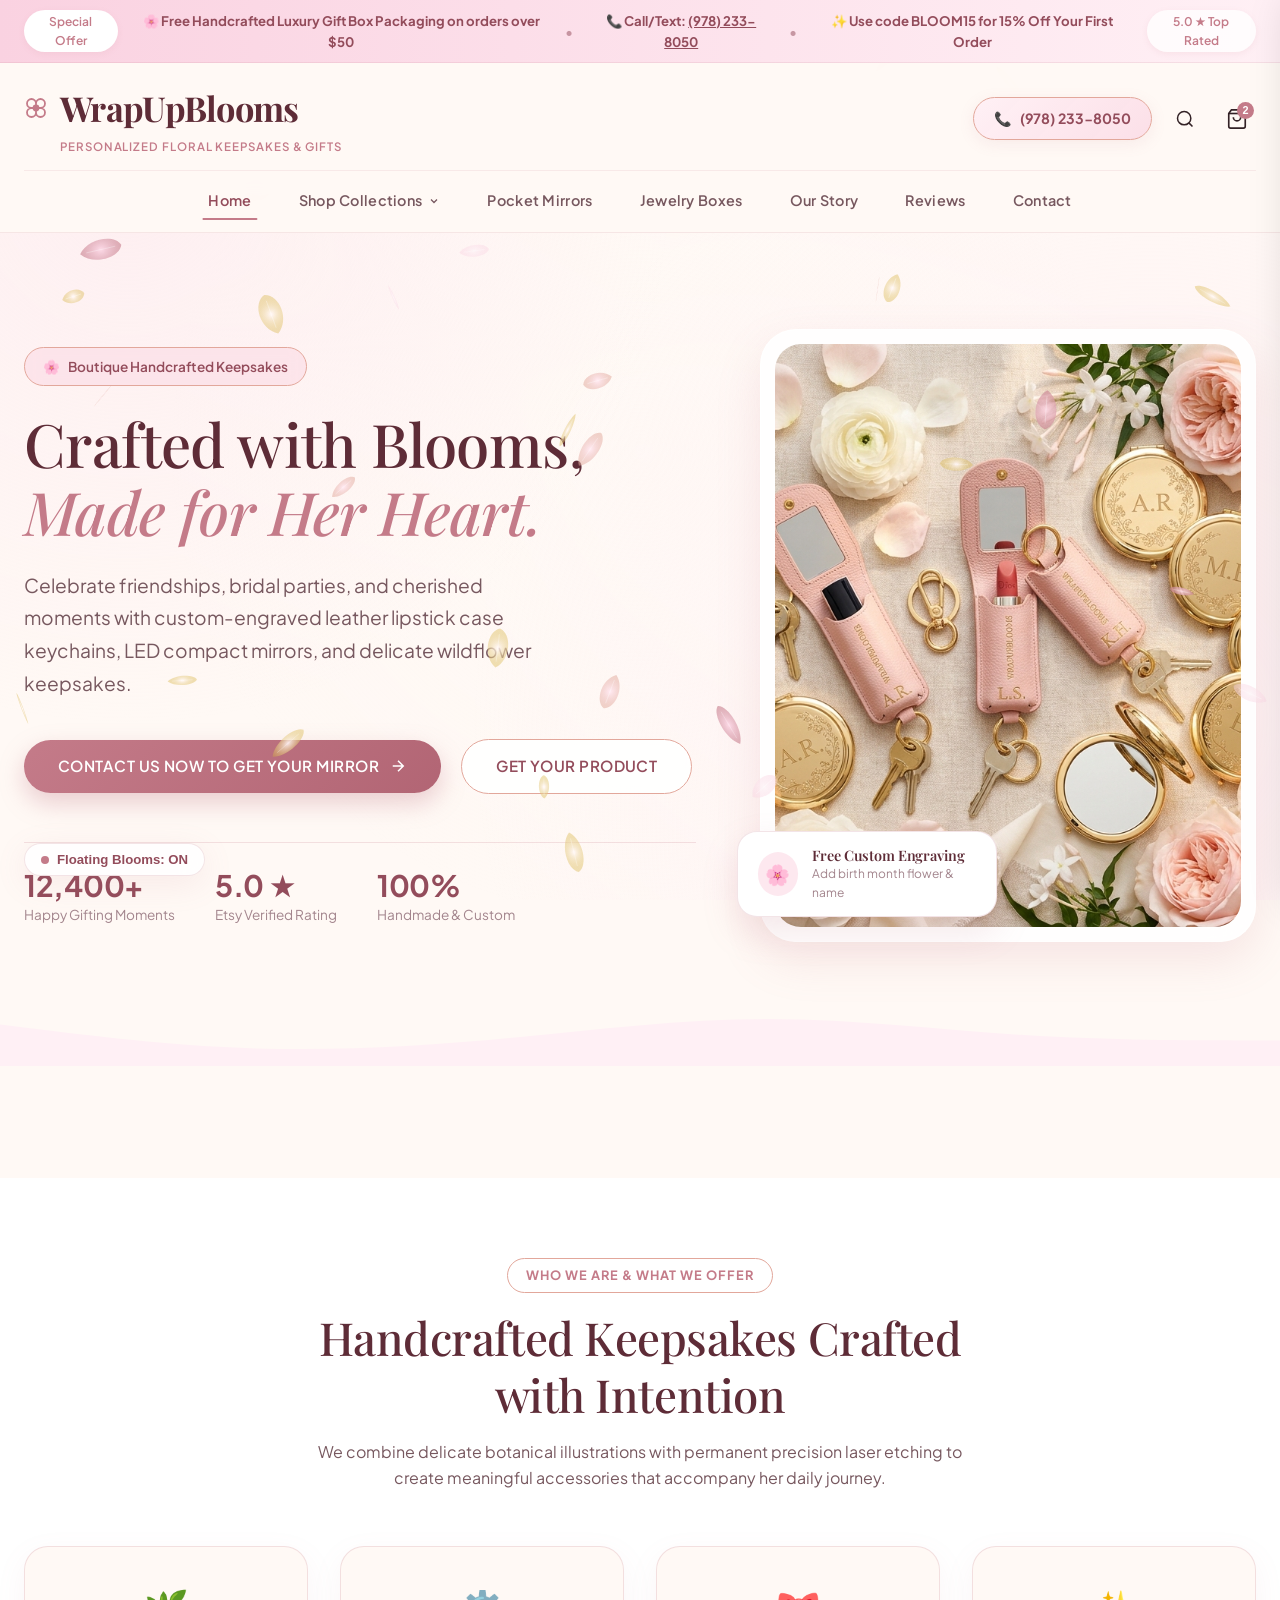
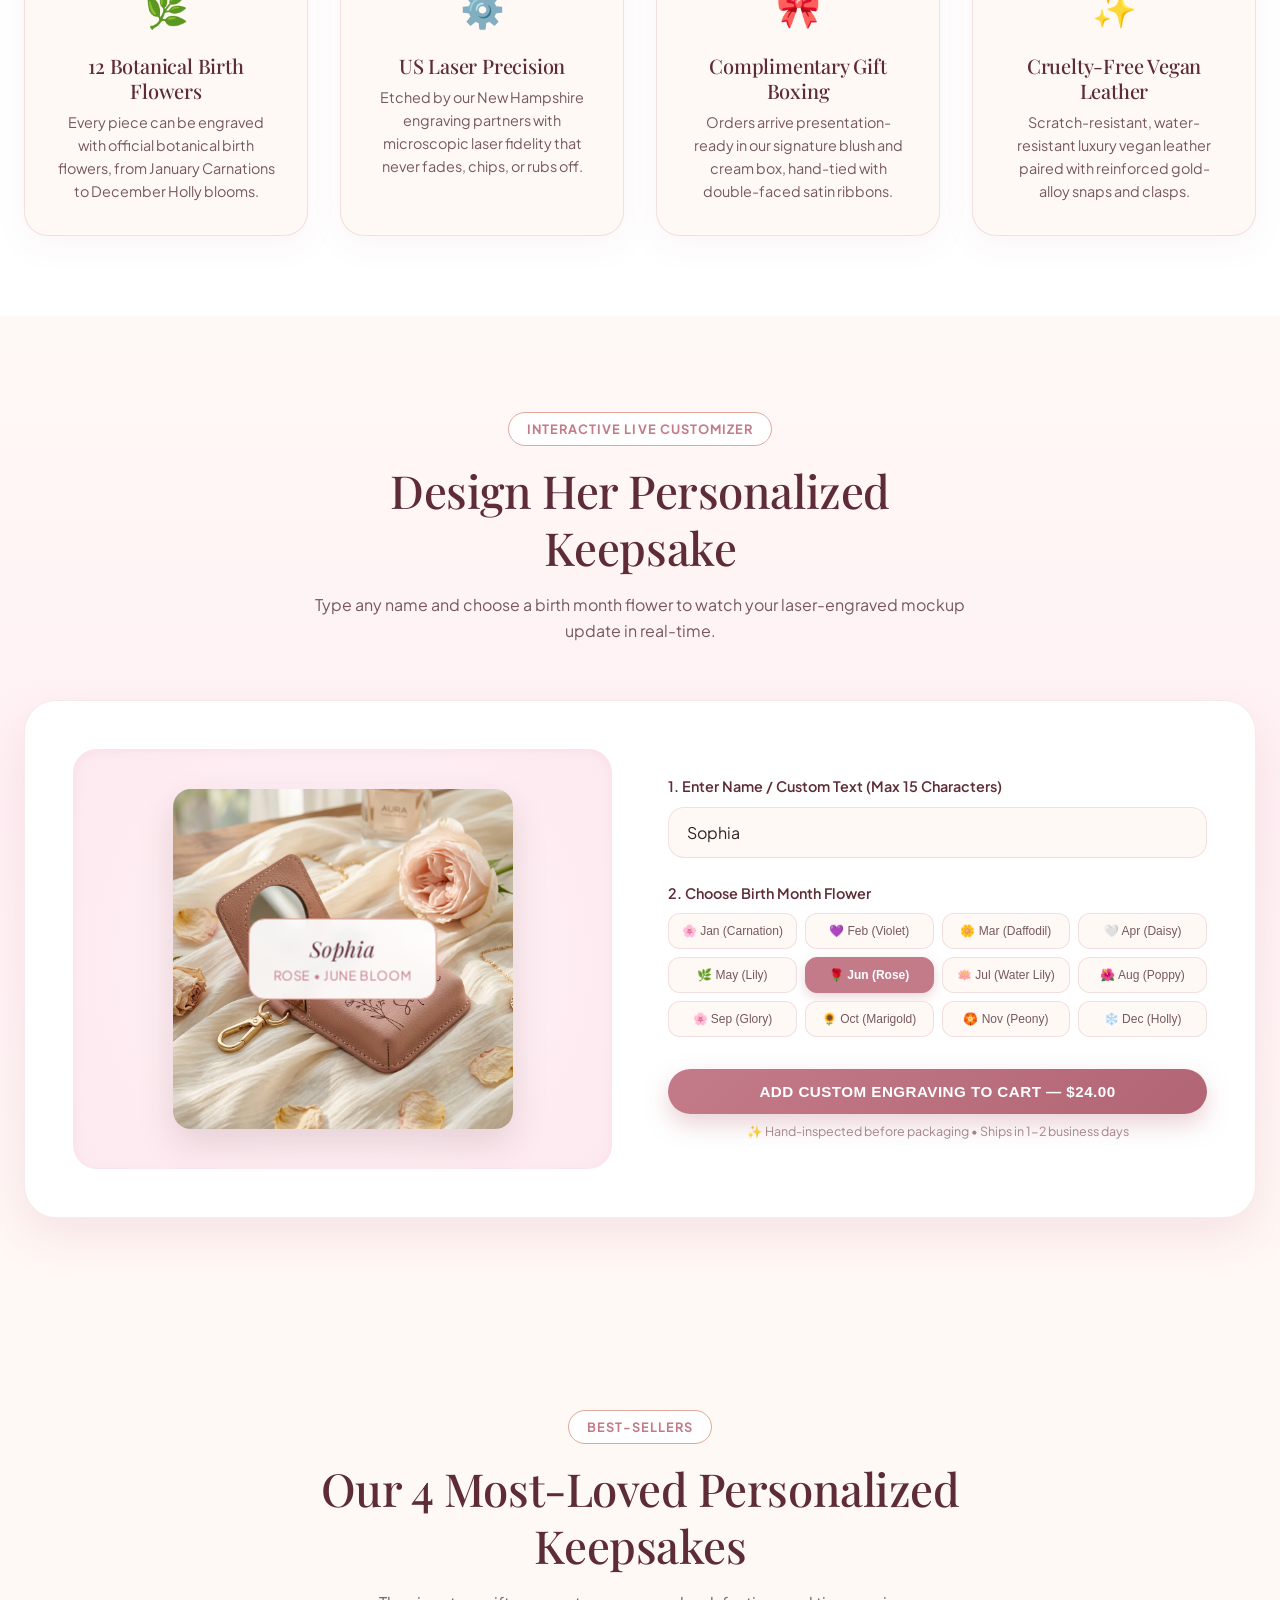
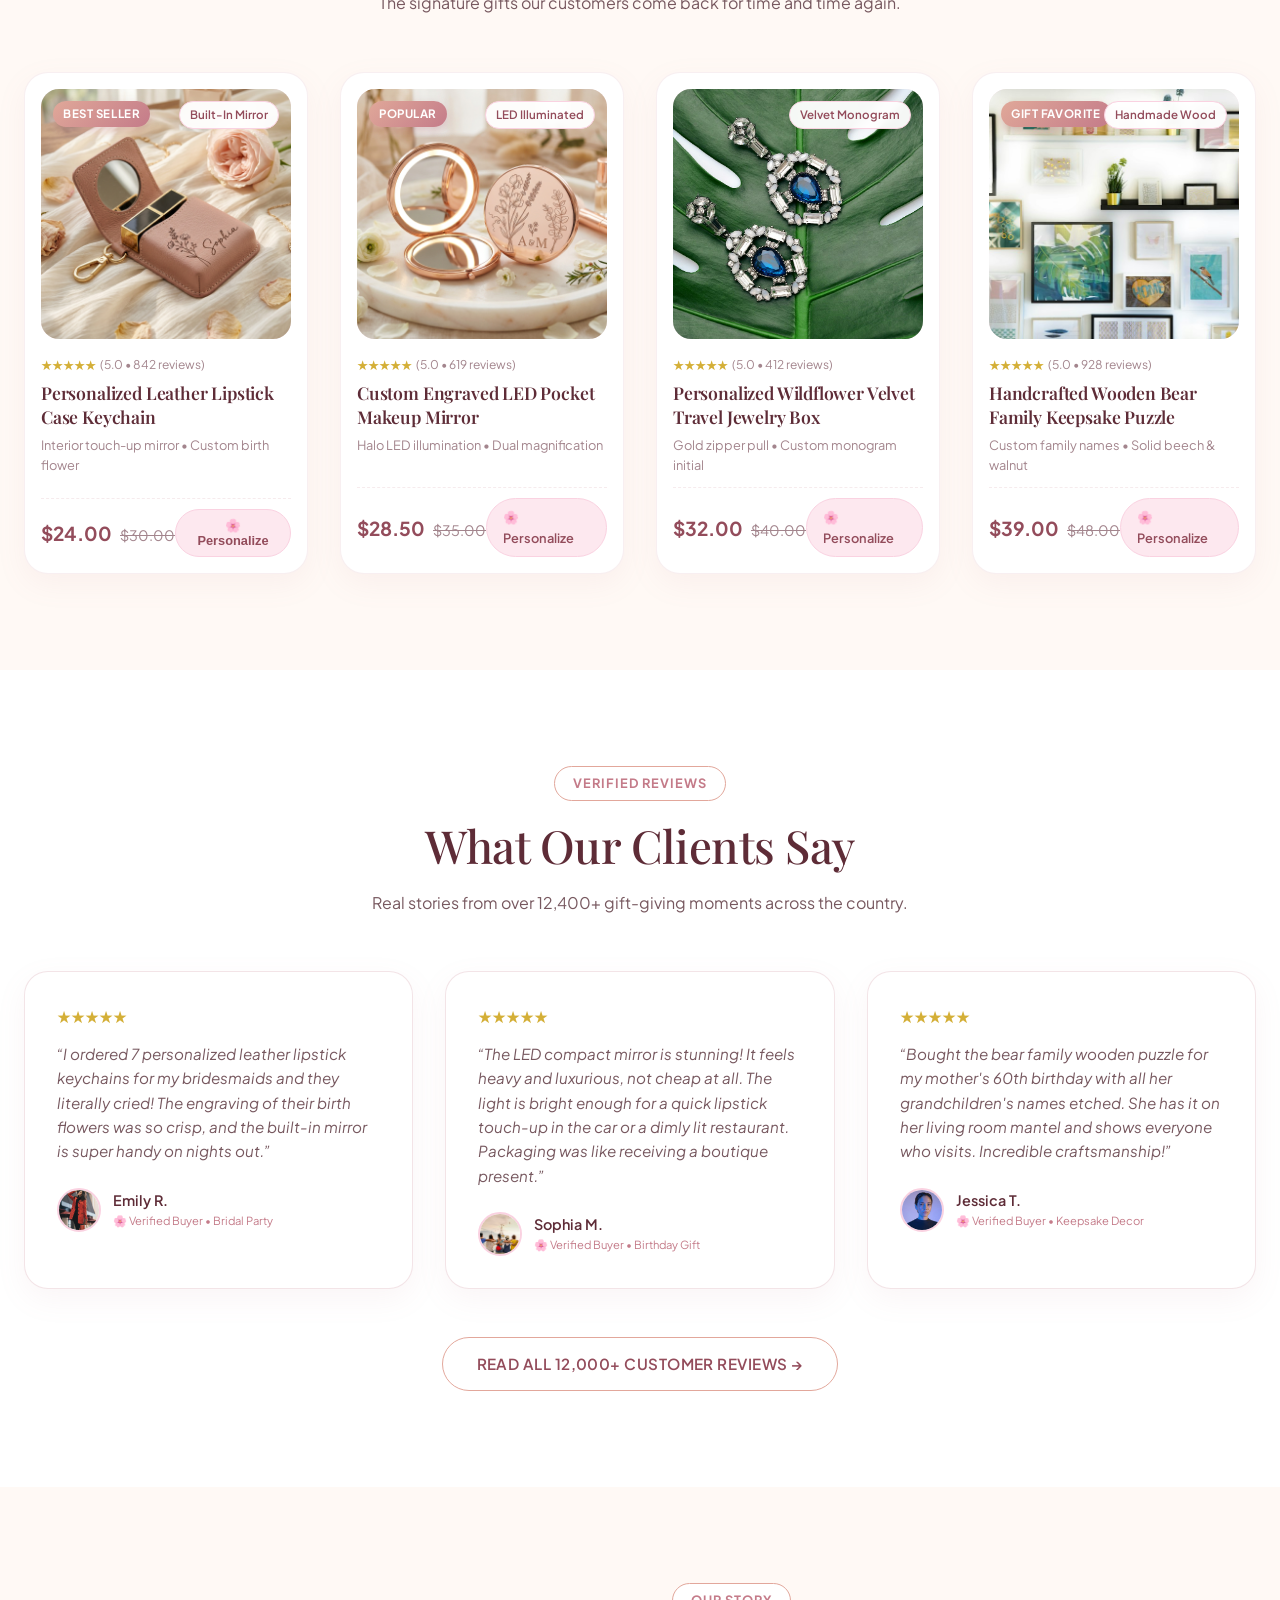
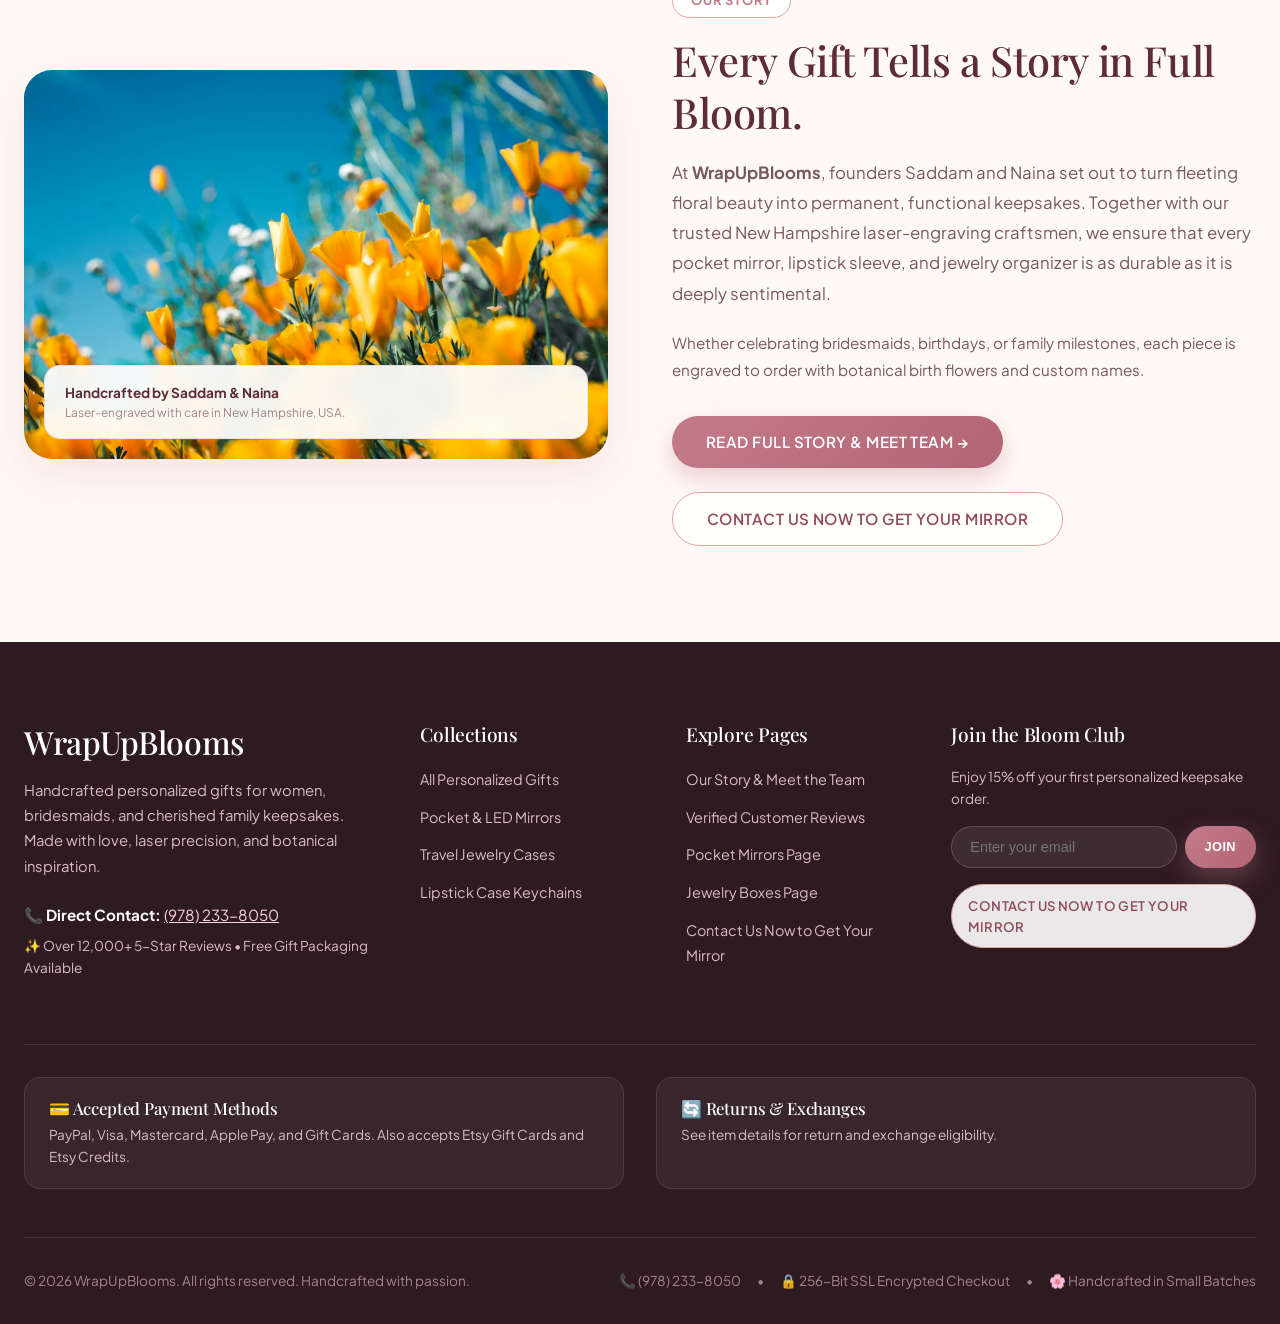
==== commit c311066f: "feat: luxury two-row header, concise landing page, standalone heavy content pages (pocket mirrors, j" ====
--- a/preview/index.html
+++ b/preview/index.html
@@ -12,7 +12,6 @@
   
   <link rel="stylesheet" href="../WrapUpBlooms-Theme/assets/theme.css">
   <style>
-    /* Relative asset paths for preview mode */
     .hero-img-wrapper img, .preview-product-img, .product-card-media img, .cart-item-img {
       object-fit: cover;
     }
@@ -38,44 +37,35 @@
         <span>📞 <strong>Call/Text: <a href="tel:9782338050" style="color: inherit; text-decoration: underline;">(978) 233-8050</a></strong></span>
         <span style="opacity: 0.5;">•</span>
         <span>✨ <strong>Use code BLOOM15 for 15% Off Your First Order</strong></span>
-        <span class="badge-pill" style="background: rgba(255,255,255,0.8);">5.0 ★ Etsy Top Rated</span>
+        <span class="badge-pill" style="background: rgba(255,255,255,0.8);">5.0 ★ Top Rated</span>
       </div>
     </div>
   </div>
 
-  <!-- Frosted Glass Sticky Header -->
+  <!-- Two-Row Luxury Header -->
   <header class="site-header" role="banner">
     <div class="container">
-      <div class="header-inner">
+      <!-- Row 1: Prominent Logo & Top Actions -->
+      <div class="header-top-row">
         <div class="header-brand">
-          <a href="#" class="brand-logo-text">
+          <a href="index.html" class="brand-logo-text">
             <span class="bloom-icon">
-              <svg width="22" height="22" viewBox="0 0 24 24" fill="none" stroke="currentColor" stroke-width="1.8" stroke-linecap="round" stroke-linejoin="round">
+              <svg width="24" height="24" viewBox="0 0 24 24" fill="none" stroke="currentColor" stroke-width="1.8" stroke-linecap="round" stroke-linejoin="round">
                 <path d="M12 7.5a4.5 4.5 0 1 1 4.5 4.5M12 7.5A4.5 4.5 0 1 0 7.5 12M12 7.5V12m4.5 0a4.5 4.5 0 1 1-4.5 4.5M16.5 12H12m-4.5 0a4.5 4.5 0 1 0 4.5 4.5M7.5 12H12m0 4.5V12" />
                 <circle cx="12" cy="12" r="2.5" fill="currentColor" />
               </svg>
             </span>
             <span>WrapUpBlooms</span>
           </a>
-        </div>
-
-        <nav class="header-nav" role="navigation">
-          <ul class="nav-menu">
-            <li><a href="#featured-collection" class="nav-link">Personalized Gifts</a></li>
-            <li><a href="#water-showcase" class="nav-link">Lipstick Cases</a></li>
-            <li><a href="#featured-collection" class="nav-link">Pocket Mirrors</a></li>
-            <li><a href="#featured-collection" class="nav-link">Jewelry Boxes</a></li>
-            <li><a href="#story" class="nav-link">Our Story</a></li>
-            <li><a href="#reviews" class="nav-link">Reviews</a></li>
-            <li><a href="#contact-section" class="nav-link">Contact</a></li>
-          </ul>
-        </nav>
-
-        <div class="header-actions">
-          <a href="tel:9782338050" class="header-phone-pill">
+          <span class="brand-tagline-sub">Personalized Floral Keepsakes & Gifts</span>
+        </div>
+
+        <div class="header-top-actions">
+          <a href="tel:9782338050" class="header-phone-pill" title="Call or Text WrapUpBlooms">
             <span>📞</span>
             <span>(978) 233-8050</span>
           </a>
+
           <button class="action-icon-btn" aria-label="Search" onclick="alert('Search WrapUpBlooms catalog');">
             <svg width="20" height="20" viewBox="0 0 24 24" fill="none" stroke="currentColor" stroke-width="1.8"><circle cx="11" cy="11" r="8"></circle><line x1="21" y1="21" x2="16.65" y2="16.65"></line></svg>
           </button>
@@ -86,10 +76,38 @@
           </button>
         </div>
       </div>
+
+      <!-- Row 2: Centered Navigation Bar with Dropdown -->
+      <nav class="header-nav-row" role="navigation">
+        <ul class="nav-menu">
+          <li class="nav-item">
+            <a href="index.html" class="nav-link active">Home</a>
+          </li>
+
+          <li class="nav-item">
+            <a href="#featured-collection" class="nav-link">
+              <span>Shop Collections</span>
+              <svg width="12" height="12" viewBox="0 0 24 24" fill="none" stroke="currentColor" stroke-width="2.5"><polyline points="6 9 12 15 18 9"></polyline></svg>
+            </a>
+            <div class="nav-dropdown">
+              <a href="#featured-collection" class="dropdown-item"><span class="icon">🌸</span><span>All Personalized Gifts</span></a>
+              <a href="pocket-mirrors.html" class="dropdown-item"><span class="icon">🪞</span><span>Pocket & LED Mirrors</span></a>
+              <a href="jewelry-boxes.html" class="dropdown-item"><span class="icon">💍</span><span>Jewelry & Keepsake Boxes</span></a>
+              <a href="#water-showcase" class="dropdown-item"><span class="icon">💄</span><span>Lipstick Case Keychains</span></a>
+            </div>
+          </li>
+
+          <li class="nav-item"><a href="pocket-mirrors.html" class="nav-link">Pocket Mirrors</a></li>
+          <li class="nav-item"><a href="jewelry-boxes.html" class="nav-link">Jewelry Boxes</a></li>
+          <li class="nav-item"><a href="our-story.html" class="nav-link">Our Story</a></li>
+          <li class="nav-item"><a href="reviews.html" class="nav-link">Reviews</a></li>
+          <li class="nav-item"><a href="contact.html" class="nav-link">Contact</a></li>
+        </ul>
+      </nav>
     </div>
   </header>
 
-  <!-- Hero Section -->
+  <!-- 1. Hero Section -->
   <section class="hero-section" id="hero-banner">
     <div class="container">
       <div class="hero-grid">
@@ -109,12 +127,12 @@
           </p>
 
           <div class="hero-cta-group">
-            <a href="#featured-collection" class="btn btn-primary">
-              <span>Shop Custom Gifts</span>
+            <a href="contact.html" class="btn btn-primary">
+              <span>Contact Us Now to Get Your Mirror</span>
               <svg width="18" height="18" viewBox="0 0 24 24" fill="none" stroke="currentColor" stroke-width="2"><path d="M5 12h14M12 5l7 7-7 7"/></svg>
             </a>
             <a href="#water-showcase" class="btn btn-secondary">
-              <span>Personalize Lipstick Case</span>
+              <span>Get Your Product</span>
             </a>
           </div>
 
@@ -141,9 +159,7 @@
             </div>
 
             <div class="hero-floating-floater floating-badge">
-              <div class="floater-icon-circle">
-                🌸
-              </div>
+              <div class="floater-icon-circle">🌸</div>
               <div class="floater-text">
                 <h5>Free Custom Engraving</h5>
                 <p>Add birth month flower & name</p>
@@ -154,7 +170,7 @@
       </div>
     </div>
 
-    <!-- Smooth Undulating Water Wave Divider -->
+    <!-- Undulating Water Wave Divider -->
     <div class="water-wave-divider water-wave-animated" style="margin-top: 4rem;">
       <svg viewBox="0 0 1440 120" fill="none" preserveAspectRatio="none">
         <path d="M0,32L48,42.7C96,53,192,75,288,80C384,85,480,75,576,58.7C672,43,768,21,864,21.3C960,21,1056,43,1152,53.3C1248,64,1344,64,1392,64L1440,64L1440,120L1392,120C1344,120,1248,120,1152,120C1056,120,960,120,864,120C768,120,672,120,576,120C480,120,384,120,288,120C192,120,96,120,48,120L0,120Z" fill="#FFF0F5"></path>
@@ -162,46 +178,69 @@
     </div>
   </section>
 
-  <!-- Interactive Live Customizer Section (Water Showcase) -->
+  <!-- 2. Who We Are & What We Do Offer Section -->
+  <section style="padding: 5rem 0; background: #FFFFFF;">
+    <div class="container">
+      <div class="section-header-center">
+        <span class="section-subtitle-pill">Who We Are & What We Offer</span>
+        <h2 class="section-title">Handcrafted Keepsakes Crafted with Intention</h2>
+        <p>We combine delicate botanical illustrations with permanent precision laser etching to create meaningful accessories that accompany her daily journey.</p>
+      </div>
+
+      <div style="display: grid; grid-template-columns: repeat(auto-fit, minmax(260px, 1fr)); gap: 2rem;">
+        <div style="background: var(--bg-cream); padding: 2rem; border-radius: 24px; border: 1px solid var(--border-delicate); text-align: center; box-shadow: var(--shadow-soft);">
+          <div style="font-size: 2.25rem; margin-bottom: 1rem;">🌿</div>
+          <h3 style="font-family: var(--font-serif); font-size: 1.25rem; color: var(--primary-deep); margin-bottom: 8px;">12 Botanical Birth Flowers</h3>
+          <p style="font-size: 0.9rem; color: var(--text-secondary); line-height: 1.6;">Every piece can be engraved with official botanical birth flowers, from January Carnations to December Holly blooms.</p>
+        </div>
+
+        <div style="background: var(--bg-cream); padding: 2rem; border-radius: 24px; border: 1px solid var(--border-delicate); text-align: center; box-shadow: var(--shadow-soft);">
+          <div style="font-size: 2.25rem; margin-bottom: 1rem;">⚙️</div>
+          <h3 style="font-family: var(--font-serif); font-size: 1.25rem; color: var(--primary-deep); margin-bottom: 8px;">US Laser Precision</h3>
+          <p style="font-size: 0.9rem; color: var(--text-secondary); line-height: 1.6;">Etched by our New Hampshire engraving partners with microscopic laser fidelity that never fades, chips, or rubs off.</p>
+        </div>
+
+        <div style="background: var(--bg-cream); padding: 2rem; border-radius: 24px; border: 1px solid var(--border-delicate); text-align: center; box-shadow: var(--shadow-soft);">
+          <div style="font-size: 2.25rem; margin-bottom: 1rem;">🎀</div>
+          <h3 style="font-family: var(--font-serif); font-size: 1.25rem; color: var(--primary-deep); margin-bottom: 8px;">Complimentary Gift Boxing</h3>
+          <p style="font-size: 0.9rem; color: var(--text-secondary); line-height: 1.6;">Orders arrive presentation-ready in our signature blush and cream box, hand-tied with double-faced satin ribbons.</p>
+        </div>
+
+        <div style="background: var(--bg-cream); padding: 2rem; border-radius: 24px; border: 1px solid var(--border-delicate); text-align: center; box-shadow: var(--shadow-soft);">
+          <div style="font-size: 2.25rem; margin-bottom: 1rem;">✨</div>
+          <h3 style="font-family: var(--font-serif); font-size: 1.25rem; color: var(--primary-deep); margin-bottom: 8px;">Cruelty-Free Vegan Leather</h3>
+          <p style="font-size: 0.9rem; color: var(--text-secondary); line-height: 1.6;">Scratch-resistant, water-resistant luxury vegan leather paired with reinforced gold-alloy snaps and clasps.</p>
+        </div>
+      </div>
+    </div>
+  </section>
+
+  <!-- Interactive Live Customizer Spotlight -->
   <section class="water-showcase-section" id="water-showcase">
     <div class="container">
       <div class="section-header-center">
         <span class="section-subtitle-pill">Interactive Live Customizer</span>
         <h2 class="section-title">Design Her Personalized Keepsake</h2>
-        <p>Watch your personalization come alive in real-time. Type a name and choose a birth month flower to engrave on our signature leather lipstick case keychain with built-in mirror.</p>
+        <p>Type any name and choose a birth month flower to watch your laser-engraved mockup update in real-time.</p>
       </div>
 
       <div class="customizer-card">
-        <!-- Live Preview Area -->
         <div class="customizer-preview-box">
           <img src="images/bespoke-lipstick-keychain.jpg" alt="Custom Lipstick Case" class="preview-product-img" onerror="this.src='images/product-lipstick-case.jpg'">
-          
           <div class="live-engrave-overlay floating-badge">
             <div class="live-engrave-name" id="live-engrave-name-display">Sophia</div>
             <div class="live-engrave-flower" id="live-engrave-flower-display">Rose • June Bloom</div>
           </div>
         </div>
 
-        <!-- Live Controls -->
         <div class="customizer-controls">
           <div class="control-group">
-            <label class="control-label" for="customizer-name-input">
-              1. Enter Name / Custom Text (Max 15 Characters)
-            </label>
-            <input 
-              type="text" 
-              id="customizer-name-input" 
-              class="input-engrave-text" 
-              placeholder="e.g. Sophia, Bridesmaid, Mama" 
-              maxlength="15" 
-              value="Sophia"
-            >
+            <label class="control-label" for="customizer-name-input">1. Enter Name / Custom Text (Max 15 Characters)</label>
+            <input type="text" id="customizer-name-input" class="input-engrave-text" placeholder="e.g. Sophia, Bridesmaid, Mama" maxlength="15" value="Sophia">
           </div>
 
           <div class="control-group">
-            <label class="control-label">
-              2. Choose Birth Month Flower
-            </label>
+            <label class="control-label">2. Choose Birth Month Flower</label>
             <div class="flower-chips-grid">
               <button type="button" class="flower-chip" data-flower="Carnation" data-month="Jan">🌸 Jan (Carnation)</button>
               <button type="button" class="flower-chip" data-flower="Violet" data-month="Feb">💜 Feb (Violet)</button>
@@ -218,26 +257,6 @@
             </div>
           </div>
 
-          <div class="control-group">
-            <label class="control-label">
-              3. Select Vegan Leather Shade
-            </label>
-            <div style="display: flex; gap: 12px;">
-              <label style="display: flex; align-items: center; gap: 6px; font-size: 0.85rem; cursor: pointer;">
-                <input type="radio" name="leather-color" checked style="accent-color: var(--primary-rose);">
-                Blush Rose
-              </label>
-              <label style="display: flex; align-items: center; gap: 6px; font-size: 0.85rem; cursor: pointer;">
-                <input type="radio" name="leather-color" style="accent-color: var(--primary-rose);">
-                Cream Latte
-              </label>
-              <label style="display: flex; align-items: center; gap: 6px; font-size: 0.85rem; cursor: pointer;">
-                <input type="radio" name="leather-color" style="accent-color: var(--primary-rose);">
-                Sage Mist
-              </label>
-            </div>
-          </div>
-
           <div style="margin-top: 2rem;">
             <button type="button" id="customizer-add-btn" class="btn btn-primary" style="width: 100%;">
               <span>Add Custom Engraving to Cart &mdash; $24.00</span>
@@ -249,51 +268,31 @@
         </div>
       </div>
     </div>
-
-    <!-- Inverted Wave Divider -->
-    <div class="water-wave-divider water-wave-animated inverted" style="margin-top: 4rem;">
-      <svg viewBox="0 0 1440 120" fill="none" preserveAspectRatio="none">
-        <path d="M0,32L48,42.7C96,53,192,75,288,80C384,85,480,75,576,58.7C672,43,768,21,864,21.3C960,21,1056,43,1152,53.3C1248,64,1344,64,1392,64L1440,64L1440,120L1392,120C1344,120,1248,120,1152,120C1056,120,960,120,864,120C768,120,672,120,576,120C480,120,384,120,288,120C192,120,96,120,48,120L0,120Z" fill="#FFF0F5"></path>
-      </svg>
-    </div>
   </section>
 
-  <!-- Featured Collection Section -->
-  <section class="featured-collection-section" id="featured-collection" style="padding: 6rem 0; position: relative;">
+  <!-- 3. Best-Selling Products Showcase (4 Signature Products with Tags) -->
+  <section class="featured-collection-section" id="featured-collection" style="padding: 6rem 0; background: var(--bg-cream);">
     <div class="container">
       <div class="section-header-center">
-        <span class="section-subtitle-pill">Artisan Collection</span>
-        <h2 class="section-title">Best-Selling Personalized Keepsakes</h2>
-        <p>Every piece is individually engraved and lovingly hand-packaged with fresh botanical touches.</p>
-
-        <!-- Category Filter Tabs -->
-        <div style="display: flex; gap: 10px; justify-content: center; flex-wrap: wrap; margin-top: 2rem;">
-          <button class="flower-chip collection-filter-tab active" data-category="all">🌸 All Keepsakes</button>
-          <button class="flower-chip collection-filter-tab" data-category="lipstick">💄 Lipstick Keychains</button>
-          <button class="flower-chip collection-filter-tab" data-category="mirrors">🪞 Pocket Mirrors</button>
-          <button class="flower-chip collection-filter-tab" data-category="boxes">💍 Jewelry & Boxes</button>
-        </div>
-      </div>
-
-      <div class="product-grid-target" style="display: grid; grid-template-columns: repeat(auto-fill, minmax(280px, 1fr)); gap: 2rem;">
+        <span class="section-subtitle-pill">Best-Sellers</span>
+        <h2 class="section-title">Our 4 Most-Loved Personalized Keepsakes</h2>
+        <p>The signature gifts our customers come back for time and time again.</p>
+      </div>
+
+      <div style="display: grid; grid-template-columns: repeat(auto-fit, minmax(280px, 1fr)); gap: 2rem;">
         
         <!-- Product 1 -->
-        <div class="product-card" data-category="lipstick">
+        <div class="product-card">
           <div class="product-card-media">
             <span class="product-badge-sale">Best Seller</span>
-            <span class="product-badge-custom">Engraved</span>
+            <span class="product-badge-custom">Built-In Mirror</span>
             <a href="#water-showcase">
               <img src="images/bespoke-lipstick-keychain.jpg" alt="Personalized Leather Lipstick Case Keychain" onerror="this.src='images/product-lipstick-case.jpg'">
             </a>
           </div>
-          <div class="product-rating">
-            ★★★★★
-            <span style="font-size: 0.75rem; color: var(--text-muted); margin-left: 4px;">(5.0 &bull; 842 reviews)</span>
-          </div>
-          <h3 class="product-title">
-            <a href="#water-showcase">Personalized Leather Lipstick Case Keychain</a>
-          </h3>
-          <p class="product-tagline">Built-in interior mirror &bull; Custom birth flower</p>
+          <div class="product-rating">★★★★★ <span style="font-size: 0.75rem; color: var(--text-muted);">(5.0 &bull; 842 reviews)</span></div>
+          <h3 class="product-title"><a href="#water-showcase">Personalized Leather Lipstick Case Keychain</a></h3>
+          <p class="product-tagline">Interior touch-up mirror &bull; Custom birth flower</p>
           <div class="product-price-row">
             <div class="price-container">
               <span class="current-price">$24.00</span>
@@ -304,129 +303,64 @@
         </div>
 
         <!-- Product 2 -->
-        <div class="product-card" data-category="mirrors">
+        <div class="product-card">
           <div class="product-card-media">
             <span class="product-badge-sale">Popular</span>
-            <span class="product-badge-custom">Laser Etched</span>
-            <a href="#water-showcase">
+            <span class="product-badge-custom">LED Illuminated</span>
+            <a href="pocket-mirrors.html">
               <img src="images/bespoke-compact-mirror.jpg" alt="Custom Engraved LED Pocket Makeup Mirror" onerror="this.src='images/product-compact-mirror.jpg'">
             </a>
           </div>
-          <div class="product-rating">
-            ★★★★★
-            <span style="font-size: 0.75rem; color: var(--text-muted); margin-left: 4px;">(5.0 &bull; 619 reviews)</span>
-          </div>
-          <h3 class="product-title">
-            <a href="#water-showcase">Custom Engraved LED Pocket Makeup Mirror</a>
-          </h3>
+          <div class="product-rating">★★★★★ <span style="font-size: 0.75rem; color: var(--text-muted);">(5.0 &bull; 619 reviews)</span></div>
+          <h3 class="product-title"><a href="pocket-mirrors.html">Custom Engraved LED Pocket Makeup Mirror</a></h3>
           <p class="product-tagline">Halo LED illumination &bull; Dual magnification</p>
           <div class="product-price-row">
             <div class="price-container">
               <span class="current-price">$28.50</span>
               <span class="compare-price">$35.00</span>
             </div>
-            <button class="btn-quick-add">🌸 Personalize</button>
+            <a href="pocket-mirrors.html" class="btn-quick-add">🌸 Personalize</a>
           </div>
         </div>
 
         <!-- Product 3 -->
-        <div class="product-card" data-category="boxes">
+        <div class="product-card">
           <div class="product-card-media">
-            <span class="product-badge-custom">Velvet Interior</span>
-            <a href="#">
+            <span class="product-badge-custom">Velvet Monogram</span>
+            <a href="jewelry-boxes.html">
               <img src="images/product-jewelry-box.jpg" alt="Personalized Wildflower Velvet Travel Jewelry Box">
             </a>
           </div>
-          <div class="product-rating">
-            ★★★★★
-            <span style="font-size: 0.75rem; color: var(--text-muted); margin-left: 4px;">(5.0 &bull; 412 reviews)</span>
-          </div>
-          <h3 class="product-title">
-            <a href="#">Personalized Wildflower Velvet Travel Jewelry Box</a>
-          </h3>
+          <div class="product-rating">★★★★★ <span style="font-size: 0.75rem; color: var(--text-muted);">(5.0 &bull; 412 reviews)</span></div>
+          <h3 class="product-title"><a href="jewelry-boxes.html">Personalized Wildflower Velvet Travel Jewelry Box</a></h3>
           <p class="product-tagline">Gold zipper pull &bull; Custom monogram initial</p>
           <div class="product-price-row">
             <div class="price-container">
               <span class="current-price">$32.00</span>
               <span class="compare-price">$40.00</span>
             </div>
-            <button class="btn-quick-add">🌸 Personalize</button>
+            <a href="jewelry-boxes.html" class="btn-quick-add">🌸 Personalize</a>
           </div>
         </div>
 
         <!-- Product 4 -->
-        <div class="product-card" data-category="all">
+        <div class="product-card">
           <div class="product-card-media">
             <span class="product-badge-sale">Gift Favorite</span>
             <span class="product-badge-custom">Handmade Wood</span>
-            <a href="#">
+            <a href="contact.html">
               <img src="images/product-bear-puzzle.jpg" alt="Handcrafted Wooden Bear Family Keepsake Puzzle">
             </a>
           </div>
-          <div class="product-rating">
-            ★★★★★
-            <span style="font-size: 0.75rem; color: var(--text-muted); margin-left: 4px;">(5.0 &bull; 928 reviews)</span>
-          </div>
-          <h3 class="product-title">
-            <a href="#">Handcrafted Wooden Bear Family Keepsake Puzzle</a>
-          </h3>
+          <div class="product-rating">★★★★★ <span style="font-size: 0.75rem; color: var(--text-muted);">(5.0 &bull; 928 reviews)</span></div>
+          <h3 class="product-title"><a href="contact.html">Handcrafted Wooden Bear Family Keepsake Puzzle</a></h3>
           <p class="product-tagline">Custom family names &bull; Solid beech & walnut</p>
           <div class="product-price-row">
             <div class="price-container">
               <span class="current-price">$39.00</span>
               <span class="compare-price">$48.00</span>
             </div>
-            <button class="btn-quick-add">🌸 Personalize</button>
-          </div>
-        </div>
-
-        <!-- Product 5 -->
-        <div class="product-card" data-category="lipstick">
-          <div class="product-card-media">
-            <span class="product-badge-custom">Real Flora</span>
-            <a href="#">
-              <img src="images/product-floral-keychain.jpg" alt="Custom Dried Flower Resin Initial Keychain">
-            </a>
-          </div>
-          <div class="product-rating">
-            ★★★★★
-            <span style="font-size: 0.75rem; color: var(--text-muted); margin-left: 4px;">(5.0 &bull; 310 reviews)</span>
-          </div>
-          <h3 class="product-title">
-            <a href="#">Custom Dried Flower Resin Initial Keychain</a>
-          </h3>
-          <p class="product-tagline">Gold foil leaf flakes &bull; Real preserved petals</p>
-          <div class="product-price-row">
-            <div class="price-container">
-              <span class="current-price">$18.00</span>
-            </div>
-            <button class="btn-quick-add">🌸 Personalize</button>
-          </div>
-        </div>
-
-        <!-- Product 6 -->
-        <div class="product-card" data-category="boxes">
-          <div class="product-card-media">
-            <span class="product-badge-sale">Bridal Set</span>
-            <span class="product-badge-custom">Gift Box</span>
-            <a href="#">
-              <img src="images/product-bridesmaid-box.jpg" alt="Bridesmaid Proposal Deluxe Floral Gift Box">
-            </a>
-          </div>
-          <div class="product-rating">
-            ★★★★★
-            <span style="font-size: 0.75rem; color: var(--text-muted); margin-left: 4px;">(5.0 &bull; 540 reviews)</span>
-          </div>
-          <h3 class="product-title">
-            <a href="#">Bridesmaid Proposal Deluxe Floral Gift Box</a>
-          </h3>
-          <p class="product-tagline">Custom mirror + lipstick sleeve + silk scrunchie</p>
-          <div class="product-price-row">
-            <div class="price-container">
-              <span class="current-price">$45.00</span>
-              <span class="compare-price">$55.00</span>
-            </div>
-            <button class="btn-quick-add">🌸 Personalize</button>
+            <a href="contact.html" class="btn-quick-add">🌸 Personalize</a>
           </div>
         </div>
 
@@ -434,108 +368,13 @@
     </div>
   </section>
 
-  <!-- Story Section -->
-  <section class="story-section" id="story" style="padding: 6rem 0; background: #FFFFFF; position: relative;">
-    <div class="container">
-      <div style="display: grid; grid-template-columns: 1fr 1fr; gap: 4rem; align-items: center;">
-        <div style="position: relative; border-radius: 28px; overflow: hidden; box-shadow: var(--shadow-hover);">
-          <img src="images/story-artisan-craft.jpg" alt="Artisan Craftsmanship at WrapUpBlooms" style="width: 100%; height: 100%; object-fit: cover;">
-          <div style="position: absolute; bottom: 20px; left: 20px; right: 20px; background: rgba(255,255,255,0.92); backdrop-filter: blur(10px); padding: 16px 20px; border-radius: 16px; border: 1px solid var(--border-delicate);">
-            <div style="font-size: 0.85rem; font-weight: 700; color: var(--primary-deep);">Handcrafted in Small Batches</div>
-            <div style="font-size: 0.75rem; color: var(--text-muted);">Each piece laser-etched and packaged with hand-tied satin ribbons.</div>
-          </div>
-        </div>
-
-        <div>
-          <span class="section-subtitle-pill">Our Philosophy</span>
-          <h2 style="font-size: 2.85rem; font-family: var(--font-serif); color: var(--primary-deep); margin-bottom: 1.5rem; line-height: 1.2;">
-            Every Gift Tells a Story in Full Bloom.
-          </h2>
-          <p style="font-size: 1.05rem; line-height: 1.8; color: var(--text-secondary); margin-bottom: 1.5rem;">
-            At <strong>WrapUpBlooms</strong>, we believe that gifts shouldn't just sit on a shelf &mdash; they should accompany you through everyday adventures. That is why our signature leather lipstick case keychains with mirrors, personalized pocket compacts, and bespoke jewelry boxes are engineered for both daily beauty touch-ups and heartfelt sentimental meaning.
-          </p>
-          <p style="font-size: 1rem; line-height: 1.8; color: var(--text-secondary); margin-bottom: 2rem;">
-            From bridesmaid proposals to birthdays, new mothers, and self-love treats, our botanical birth-month engravings ensure no two pieces are ever identical.
-          </p>
-
-          <div style="display: flex; gap: 2rem; align-items: center; border-top: 1px solid var(--border-delicate); padding-top: 1.5rem;">
-            <div>
-              <div style="font-family: var(--font-serif); font-size: 1.5rem; font-style: italic; color: var(--primary-rose);">WrapUpBlooms Studio</div>
-              <div style="font-size: 0.8rem; color: var(--text-muted);">Artisan Gifting Specialists</div>
-            </div>
-            <a href="#contact-section" class="btn btn-secondary" style="margin-left: auto;">Contact Us Now to Get Your Mirror</a>
-          </div>
-        </div>
-      </div>
-
-      <!-- Shop Members & Production Partners Section -->
-      <div style="background: var(--bg-cream); border-radius: 32px; padding: 3rem; border: 1px solid var(--border-delicate); box-shadow: var(--shadow-soft); margin-top: 3.5rem;">
-        <div style="text-align: center; max-width: 650px; margin: 0 auto 2.5rem;">
-          <span class="section-subtitle-pill">Meet the Team</span>
-          <h3 style="font-family: var(--font-serif); font-size: 2.2rem; color: var(--primary-deep); margin-bottom: 0.75rem;">Shop Members & Production Partners</h3>
-          <p style="font-size: 0.95rem; color: var(--text-secondary);">The passionate artisans and skilled partners behind every personalized floral keepsake.</p>
-        </div>
-
-        <div style="display: grid; grid-template-columns: repeat(auto-fit, minmax(280px, 1fr)); gap: 2rem;">
-          <!-- Shop Member: Saddam -->
-          <div style="background: #FFF; padding: 2rem; border-radius: 24px; border: 1px solid var(--border-delicate); box-shadow: 0 4px 15px rgba(196, 123, 137, 0.06);">
-            <div style="display: flex; align-items: center; gap: 14px; margin-bottom: 1rem;">
-              <div style="width: 50px; height: 50px; border-radius: 50%; background: var(--bg-petal); color: var(--primary-rose); display: flex; align-items: center; justify-content: center; font-size: 1.4rem; font-weight: bold;">
-                S
-              </div>
-              <div>
-                <h4 style="font-family: var(--font-serif); font-size: 1.25rem; color: var(--primary-deep); margin-bottom: 2px;">Saddam</h4>
-                <span style="font-size: 0.8rem; font-weight: 600; color: var(--primary-rose); text-transform: uppercase; letter-spacing: 0.05em;">Designer, Owner, Curator</span>
-              </div>
-            </div>
-            <p style="font-size: 0.9rem; color: var(--text-secondary); line-height: 1.6;">
-              Curates and oversees every custom keepsake collection. Dedicated to crafting memorable, romantic designs that celebrate life's heartfelt moments.
-            </p>
-          </div>
-
-          <!-- Shop Member: Naina -->
-          <div style="background: #FFF; padding: 2rem; border-radius: 24px; border: 1px solid var(--border-delicate); box-shadow: 0 4px 15px rgba(196, 123, 137, 0.06);">
-            <div style="display: flex; align-items: center; gap: 14px; margin-bottom: 1rem;">
-              <div style="width: 50px; height: 50px; border-radius: 50%; background: var(--bg-petal); color: var(--primary-rose); display: flex; align-items: center; justify-content: center; font-size: 1.4rem; font-weight: bold;">
-                N
-              </div>
-              <div>
-                <h4 style="font-family: var(--font-serif); font-size: 1.25rem; color: var(--primary-deep); margin-bottom: 2px;">Naina</h4>
-                <span style="font-size: 0.8rem; font-weight: 600; color: var(--primary-rose); text-transform: uppercase; letter-spacing: 0.05em;">Designer, Crafter, Customer Service</span>
-              </div>
-            </div>
-            <p style="font-size: 0.9rem; color: var(--text-secondary); line-height: 1.6;">
-              Specializes in delicate artisan crafting, detailed assembly, and providing warm, responsive support for custom requests.
-            </p>
-          </div>
-
-          <!-- Production Partner: Engraving Shop -->
-          <div style="background: #FFF; padding: 2rem; border-radius: 24px; border: 1px solid var(--border-delicate); box-shadow: 0 4px 15px rgba(196, 123, 137, 0.06);">
-            <div style="display: flex; align-items: center; gap: 14px; margin-bottom: 1rem;">
-              <div style="width: 50px; height: 50px; border-radius: 50%; background: var(--bg-blush); color: var(--accent-gold); display: flex; align-items: center; justify-content: center; font-size: 1.4rem;">
-                ⚙️
-              </div>
-              <div>
-                <h4 style="font-family: var(--font-serif); font-size: 1.25rem; color: var(--primary-deep); margin-bottom: 2px;">Engraving Shop</h4>
-                <span style="font-size: 0.8rem; font-weight: 600; color: var(--primary-dark-rose); text-transform: uppercase; letter-spacing: 0.05em;">Production Partner &bull; NH, United States</span>
-              </div>
-            </div>
-            <p style="font-size: 0.9rem; color: var(--text-secondary); line-height: 1.6;">
-              A skilled craftsman and trusted partner who handles the physical engraving and localized dispatch for our US-bound orders.
-            </p>
-          </div>
-        </div>
-      </div>
-    </div>
-  </section>
-
-  <!-- Customer Reviews Section -->
-  <section class="reviews-section" id="reviews" style="background: var(--bg-cream); padding: 6rem 0;">
+  <!-- 4. What Our Clients Say (Testimonials Section) -->
+  <section class="reviews-section" id="reviews" style="background: #FFF; padding: 6rem 0;">
     <div class="container">
       <div class="section-header-center">
         <span class="section-subtitle-pill">Verified Reviews</span>
-        <h2 class="section-title">Loved by Over 12,000+ Gift Givers</h2>
-        <p>Here is what our lovely customers say about their WrapUpBlooms custom keepsakes.</p>
+        <h2 class="section-title">What Our Clients Say</h2>
+        <p>Real stories from over 12,400+ gift-giving moments across the country.</p>
       </div>
 
       <div class="reviews-grid">
@@ -581,176 +420,46 @@
           </div>
         </div>
       </div>
+
+      <div style="text-align: center; margin-top: 3rem;">
+        <a href="reviews.html" class="btn btn-secondary">
+          <span>Read All 12,000+ Customer Reviews &rarr;</span>
+        </a>
+      </div>
     </div>
   </section>
 
-  <!-- Lookbook Section -->
-  <section class="lookbook-section" style="padding: 5rem 0; background: #FFF; position: relative;">
-    <div class="container">
-      <div class="section-header-center">
-        <span class="section-subtitle-pill">Social Gallery</span>
-        <h2 class="section-title">Follow the Blooms @WrapUpBlooms</h2>
-        <p>Tag us in your unboxing moments on Instagram & TikTok to be featured on our boutique gallery.</p>
-      </div>
-
-      <div style="display: grid; grid-template-columns: repeat(4, 1fr); gap: 1.5rem;">
-        <div style="position: relative; border-radius: 20px; overflow: hidden; aspect-ratio: 1/1; box-shadow: var(--shadow-soft);">
-          <img src="images/lookbook-1.jpg" alt="WrapUpBlooms Social 1" style="width: 100%; height: 100%; object-fit: cover;">
-          <div style="position: absolute; inset: 0; background: rgba(196, 123, 137, 0.4); opacity: 0; display: flex; align-items: center; justify-content: center; transition: opacity 0.3s ease; color: #FFF; font-weight: 600;" onmouseover="this.style.opacity=1" onmouseout="this.style.opacity=0">
-            🌸 #WrapUpBlooms
-          </div>
-        </div>
-
-        <div style="position: relative; border-radius: 20px; overflow: hidden; aspect-ratio: 1/1; box-shadow: var(--shadow-soft);">
-          <img src="images/lookbook-2.jpg" alt="WrapUpBlooms Social 2" style="width: 100%; height: 100%; object-fit: cover;">
-          <div style="position: absolute; inset: 0; background: rgba(196, 123, 137, 0.4); opacity: 0; display: flex; align-items: center; justify-content: center; transition: opacity 0.3s ease; color: #FFF; font-weight: 600;" onmouseover="this.style.opacity=1" onmouseout="this.style.opacity=0">
-            ✨ #BridesmaidGifts
-          </div>
-        </div>
-
-        <div style="position: relative; border-radius: 20px; overflow: hidden; aspect-ratio: 1/1; box-shadow: var(--shadow-soft);">
-          <img src="images/lookbook-3.jpg" alt="WrapUpBlooms Social 3" style="width: 100%; height: 100%; object-fit: cover;">
-          <div style="position: absolute; inset: 0; background: rgba(196, 123, 137, 0.4); opacity: 0; display: flex; align-items: center; justify-content: center; transition: opacity 0.3s ease; color: #FFF; font-weight: 600;" onmouseover="this.style.opacity=1" onmouseout="this.style.opacity=0">
-            💄 #LipstickKeychain
-          </div>
-        </div>
-
-        <div style="position: relative; border-radius: 20px; overflow: hidden; aspect-ratio: 1/1; box-shadow: var(--shadow-soft);">
-          <img src="images/lookbook-4.jpg" alt="WrapUpBlooms Social 4" style="width: 100%; height: 100%; object-fit: cover;">
-          <div style="position: absolute; inset: 0; background: rgba(196, 123, 137, 0.4); opacity: 0; display: flex; align-items: center; justify-content: center; transition: opacity 0.3s ease; color: #FFF; font-weight: 600;" onmouseover="this.style.opacity=1" onmouseout="this.style.opacity=0">
-            🌿 #PersonalizedGifts
-          </div>
-        </div>
-      </div>
-    </div>
-  </section>
-
-  <!-- FAQ Section -->
-  <section class="faq-section" style="padding: 6rem 0; background: var(--bg-cream); position: relative;">
-    <div class="container" style="max-width: 860px;">
-      <div class="section-header-center">
-        <span class="section-subtitle-pill">Help & Care</span>
-        <h2 class="section-title">Frequently Asked Questions</h2>
-        <p>Everything you need to know about our customization, materials, and gift delivery.</p>
-      </div>
-
-      <div class="faq-accordion-container" style="display: flex; flex-direction: column; gap: 1rem;">
-        <div class="faq-item" style="background: #FFF; border-radius: 18px; border: 1px solid var(--border-delicate); overflow: hidden; box-shadow: var(--shadow-soft);">
-          <button class="faq-question" style="width: 100%; text-align: left; padding: 1.25rem 1.75rem; background: none; border: none; font-family: var(--font-serif); font-size: 1.15rem; font-weight: 600; color: var(--primary-deep); cursor: pointer; display: flex; justify-content: space-between; align-items: center;">
-            <span>How does the custom name and flower engraving process work?</span>
-            <span class="faq-icon" style="font-size: 1.2rem; color: var(--primary-rose);">+</span>
-          </button>
-          <div class="faq-answer" style="padding: 0 1.75rem 1.25rem; font-size: 0.95rem; color: var(--text-secondary); line-height: 1.7; display: none;">
-            Each item is customized directly in our studio. You simply enter the recipient's name or initial and pick their birth month flower when adding to cart. Our laser engraver etches the design into the vegan leather or metal compact, and our artisans hand-clean and inspect every millimeter before packaging.
-          </div>
-        </div>
-
-        <div class="faq-item" style="background: #FFF; border-radius: 18px; border: 1px solid var(--border-delicate); overflow: hidden; box-shadow: var(--shadow-soft);">
-          <button class="faq-question" style="width: 100%; text-align: left; padding: 1.25rem 1.75rem; background: none; border: none; font-family: var(--font-serif); font-size: 1.15rem; font-weight: 600; color: var(--primary-deep); cursor: pointer; display: flex; justify-content: space-between; align-items: center;">
-            <span>What is the turnaround time for custom orders?</span>
-            <span class="faq-icon" style="font-size: 1.2rem; color: var(--primary-rose);">+</span>
-          </button>
-          <div class="faq-answer" style="padding: 0 1.75rem 1.25rem; font-size: 0.95rem; color: var(--text-secondary); line-height: 1.7; display: none;">
-            Unlike mass manufacturers, our standard production takes just 1-2 business days! Standard shipping delivers in 3-5 business days across the US and Canada. Express and rush delivery options are also available at checkout.
-          </div>
-        </div>
-
-        <div class="faq-item" style="background: #FFF; border-radius: 18px; border: 1px solid var(--border-delicate); overflow: hidden; box-shadow: var(--shadow-soft);">
-          <button class="faq-question" style="width: 100%; text-align: left; padding: 1.25rem 1.75rem; background: none; border: none; font-family: var(--font-serif); font-size: 1.15rem; font-weight: 600; color: var(--primary-deep); cursor: pointer; display: flex; justify-content: space-between; align-items: center;">
-            <span>Can I place a bulk order for my bridal party or baby shower?</span>
-            <span class="faq-icon" style="font-size: 1.2rem; color: var(--primary-rose);">+</span>
-          </button>
-          <div class="faq-answer" style="padding: 0 1.75rem 1.25rem; font-size: 0.95rem; color: var(--text-secondary); line-height: 1.7; display: none;">
-            Yes! Bridal parties are our specialty. Orders of 5+ pieces automatically qualify for tier discounts and include complimentary personalized gift bags and handwritten cards for each bridesmaid.
-          </div>
-        </div>
-
-        <div class="faq-item" style="background: #FFF; border-radius: 18px; border: 1px solid var(--border-delicate); overflow: hidden; box-shadow: var(--shadow-soft);">
-          <button class="faq-question" style="width: 100%; text-align: left; padding: 1.25rem 1.75rem; background: none; border: none; font-family: var(--font-serif); font-size: 1.15rem; font-weight: 600; color: var(--primary-deep); cursor: pointer; display: flex; justify-content: space-between; align-items: center;">
-            <span>What materials do you use for the lipstick cases and mirrors?</span>
-            <span class="faq-icon" style="font-size: 1.2rem; color: var(--primary-rose);">+</span>
-          </button>
-          <div class="faq-answer" style="padding: 0 1.75rem 1.25rem; font-size: 0.95rem; color: var(--text-secondary); line-height: 1.7; display: none;">
-            We use scratch-resistant, water-resistant premium vegan leather with heavy-duty reinforced gold alloy hardware. The LED compact mirrors feature distortion-free optical glass with dual magnification (1x & 2x) and USB-rechargeable warm halo lighting.
-          </div>
-        </div>
-      </div>
-    </div>
-  </section>
-
-  <!-- Contact & Store Policies Section -->
-  <section class="contact-policies-section" id="contact-section" style="padding: 6rem 0; background: linear-gradient(180deg, var(--bg-cream) 0%, #FFF5F8 100%); position: relative;">
-    <div class="container">
-      <div class="section-header-center">
-        <span class="section-subtitle-pill">Get in Touch</span>
-        <h2 class="section-title">Contact Us Now to Get Your Mirror</h2>
-        <p>Whether you need a custom engraving quote, bridal party consultation, or have an order inquiry &mdash; we are always here to help you bloom.</p>
-      </div>
-
-      <div style="display: grid; grid-template-columns: 1.1fr 0.9fr; gap: 3rem; align-items: start; margin-bottom: 4rem;">
-        <!-- Contact Card -->
-        <div style="background: #FFF; padding: 2.5rem; border-radius: 28px; border: 1.5px solid var(--border-delicate); box-shadow: var(--shadow-hover);">
-          <h3 style="font-family: var(--font-serif); font-size: 1.75rem; color: var(--primary-deep); margin-bottom: 1rem;">
-            Direct Artisan Studio Support
-          </h3>
-          <p style="color: var(--text-secondary); font-size: 0.95rem; margin-bottom: 2rem; line-height: 1.7;">
-            Reach Saddam or Naina directly. We respond promptly to all personalization questions and rush requests.
+  <!-- 5. Small Story Section on Homepage -->
+  <section class="story-section" id="story" style="padding: 6rem 0; background: var(--bg-cream); position: relative;">
+    <div class="container">
+      <div style="display: grid; grid-template-columns: 1fr 1fr; gap: 4rem; align-items: center;">
+        <div style="position: relative; border-radius: 28px; overflow: hidden; box-shadow: var(--shadow-hover);">
+          <img src="images/story-artisan-craft.jpg" alt="Artisan Craftsmanship at WrapUpBlooms" style="width: 100%; height: 100%; object-fit: cover;">
+          <div style="position: absolute; bottom: 20px; left: 20px; right: 20px; background: rgba(255,255,255,0.92); backdrop-filter: blur(10px); padding: 16px 20px; border-radius: 16px; border: 1px solid var(--border-delicate);">
+            <div style="font-size: 0.85rem; font-weight: 700; color: var(--primary-deep);">Handcrafted by Saddam & Naina</div>
+            <div style="font-size: 0.75rem; color: var(--text-muted);">Laser-engraved with care in New Hampshire, USA.</div>
+          </div>
+        </div>
+
+        <div>
+          <span class="section-subtitle-pill">Our Story</span>
+          <h2 style="font-size: 2.6rem; font-family: var(--font-serif); color: var(--primary-deep); margin-bottom: 1.25rem; line-height: 1.25;">
+            Every Gift Tells a Story in Full Bloom.
+          </h2>
+          <p style="font-size: 1.05rem; line-height: 1.8; color: var(--text-secondary); margin-bottom: 1.25rem;">
+            At <strong>WrapUpBlooms</strong>, founders Saddam and Naina set out to turn fleeting floral beauty into permanent, functional keepsakes. Together with our trusted New Hampshire laser-engraving craftsmen, we ensure that every pocket mirror, lipstick sleeve, and jewelry organizer is as durable as it is deeply sentimental.
           </p>
-
-          <div style="display: flex; flex-direction: column; gap: 1.25rem; margin-bottom: 2rem;">
-            <div style="display: flex; align-items: center; gap: 16px; padding: 14px 20px; background: var(--bg-cream); border-radius: 16px; border: 1px solid var(--border-delicate);">
-              <span style="font-size: 1.5rem;">📞</span>
-              <div>
-                <div style="font-size: 0.8rem; color: var(--text-muted); font-weight: 600; text-transform: uppercase;">Direct Phone / Text</div>
-                <a href="tel:9782338050" style="font-size: 1.25rem; font-weight: 700; color: var(--primary-dark-rose); text-decoration: none;">(978) 233-8050</a>
-              </div>
-            </div>
-
-            <div style="display: flex; align-items: center; gap: 16px; padding: 14px 20px; background: var(--bg-cream); border-radius: 16px; border: 1px solid var(--border-delicate);">
-              <span style="font-size: 1.5rem;">⏱️</span>
-              <div>
-                <div style="font-size: 0.8rem; color: var(--text-muted); font-weight: 600; text-transform: uppercase;">Production & Support Hours</div>
-                <div style="font-size: 1rem; font-weight: 600; color: var(--primary-deep);">Mon - Sat: 9:00 AM - 7:00 PM EST</div>
-              </div>
-            </div>
-          </div>
-
-          <div style="display: flex; gap: 1rem; flex-wrap: wrap;">
-            <a href="tel:9782338050" class="btn btn-primary" style="flex: 1;">
-              <span>Call / Text: (978) 233-8050</span>
-            </a>
-            <a href="#water-showcase" class="btn btn-secondary">
-              <span>Get Your Product</span>
-            </a>
-          </div>
-        </div>
-
-        <!-- Store Policies Card -->
-        <div style="background: #FFF; padding: 2.5rem; border-radius: 28px; border: 1.5px solid var(--border-delicate); box-shadow: var(--shadow-soft);">
-          <h3 style="font-family: var(--font-serif); font-size: 1.75rem; color: var(--primary-deep); margin-bottom: 1.5rem;">
-            Store Policies
-          </h3>
-
-          <!-- Payment Methods -->
-          <div style="margin-bottom: 2rem; padding-bottom: 1.5rem; border-bottom: 1px solid var(--border-delicate);">
-            <div style="display: flex; align-items: center; gap: 10px; margin-bottom: 8px;">
-              <span style="font-size: 1.3rem;">💳</span>
-              <h4 style="font-family: var(--font-serif); font-size: 1.2rem; color: var(--primary-deep); margin: 0;">Accepted Payment Methods</h4>
-            </div>
-            <p style="color: var(--text-secondary); font-size: 0.925rem; line-height: 1.7;">
-              PayPal, Visa, Mastercard, Apple Pay, and Gift Cards. Also accepts Etsy Gift Cards and Etsy Credits.
-            </p>
-          </div>
-
-          <!-- Returns & Exchanges -->
-          <div>
-            <div style="display: flex; align-items: center; gap: 10px; margin-bottom: 8px;">
-              <span style="font-size: 1.3rem;">🔄</span>
-              <h4 style="font-family: var(--font-serif); font-size: 1.2rem; color: var(--primary-deep); margin: 0;">Returns & Exchanges</h4>
-            </div>
-            <p style="color: var(--text-secondary); font-size: 0.925rem; line-height: 1.7;">
-              See item details for return and exchange eligibility.
-            </p>
+          <p style="font-size: 0.95rem; line-height: 1.8; color: var(--text-secondary); margin-bottom: 2rem;">
+            Whether celebrating bridesmaids, birthdays, or family milestones, each piece is engraved to order with botanical birth flowers and custom names.
+          </p>
+
+          <div style="display: flex; gap: 1.5rem; align-items: center; flex-wrap: wrap;">
+            <a href="our-story.html" class="btn btn-primary">
+              <span>Read Full Story & Meet Team &rarr;</span>
+            </a>
+            <a href="contact.html" class="btn btn-secondary">
+              <span>Contact Us Now to Get Your Mirror</span>
+            </a>
           </div>
         </div>
       </div>
@@ -759,137 +468,90 @@
 
   <!-- Slide-out AJAX Cart Drawer -->
   <div id="cart-drawer-overlay" class="cart-drawer-overlay"></div>
-
   <div id="cart-drawer" class="cart-drawer" role="dialog" aria-modal="true" aria-label="Your Shopping Cart">
     <div class="cart-drawer-header">
       <h3 class="cart-drawer-title">Your Bloom Cart</h3>
-      <button id="cart-drawer-close" class="cart-close-btn" aria-label="Close Cart">
-        <svg width="20" height="20" viewBox="0 0 24 24" fill="none" stroke="currentColor" stroke-width="2"><line x1="18" y1="6" x2="6" y2="18"></line><line x1="6" y1="6" x2="18" y2="18"></line></svg>
-      </button>
-    </div>
-
-    <!-- Free Shipping Meter -->
+      <button id="cart-drawer-close" class="cart-close-btn" aria-label="Close Cart"><svg width="20" height="20" viewBox="0 0 24 24" fill="none" stroke="currentColor" stroke-width="2"><line x1="18" y1="6" x2="6" y2="18"></line><line x1="6" y1="6" x2="18" y2="18"></line></svg></button>
+    </div>
     <div class="shipping-meter">
-      <div id="shipping-meter-text" class="shipping-meter-text">
-        🌸 Add <strong>$7.50</strong> more to unlock FREE Luxury Gift Box Packaging!
-      </div>
-      <div class="shipping-bar-track">
-        <div id="shipping-meter-fill" class="shipping-bar-fill" style="width: 87%;"></div>
-      </div>
-    </div>
-
-    <div class="cart-drawer-body">
-      <div id="cart-drawer-items-list">
-        <!-- Injected via theme.js -->
-      </div>
-    </div>
-
+      <div id="shipping-meter-text" class="shipping-meter-text">🌸 Add <strong>$7.50</strong> more to unlock FREE Luxury Gift Box Packaging!</div>
+      <div class="shipping-bar-track"><div id="shipping-meter-fill" class="shipping-bar-fill" style="width: 87%;"></div></div>
+    </div>
+    <div class="cart-drawer-body"><div id="cart-drawer-items-list"></div></div>
     <div class="cart-drawer-footer">
-      <div class="cart-subtotal-row">
-        <span class="subtotal-label">Subtotal</span>
-        <span id="cart-drawer-subtotal" class="subtotal-val">$52.50</span>
-      </div>
-      <p style="font-size: 0.75rem; color: var(--text-muted); margin-bottom: 1rem;">
-        Taxes and shipping calculated at checkout. Hand-tied ribbon packaging included.
-      </p>
-      <button type="button" class="btn btn-primary" style="width: 100%;" onclick="alert('Proceeding to Shopify checkout with your personalized items!');">
-        <span>Proceed to Secure Checkout</span>
-        <svg width="18" height="18" viewBox="0 0 24 24" fill="none" stroke="currentColor" stroke-width="2"><path d="M5 12h14M12 5l7 7-7 7"/></svg>
-      </button>
+      <div class="cart-subtotal-row"><span class="subtotal-label">Subtotal</span><span id="cart-drawer-subtotal" class="subtotal-val">$52.50</span></div>
+      <button type="button" class="btn btn-primary" style="width: 100%;" onclick="alert('Proceeding to checkout');"><span>Proceed to Secure Checkout</span></button>
     </div>
   </div>
 
-  <!-- Footer -->
+  <!-- 6. Footer -->
   <footer class="site-footer" role="contentinfo">
     <div class="container">
       <div class="footer-grid">
         <div>
           <h3 class="footer-brand-title">WrapUpBlooms</h3>
-          <p class="footer-desc">
-            Handcrafted personalized gifts for women, bridesmaids, and cherished family keepsakes. Made with love, laser precision, and botanical inspiration.
-          </p>
-          <div style="font-size: 0.95rem; color: #FFF; margin-bottom: 0.5rem;">
-            📞 <strong>Direct Contact:</strong> <a href="tel:9782338050" style="color: var(--accent-blush); text-decoration: underline;">(978) 233-8050</a>
-          </div>
-          <div style="font-size: 0.85rem; color: #D6BDC4;">
-            ✨ Over 12,000+ 5-Star Reviews &bull; Free Gift Packaging Available
-          </div>
+          <p class="footer-desc">Handcrafted personalized gifts for women, bridesmaids, and cherished family keepsakes. Made with love, laser precision, and botanical inspiration.</p>
+          <div style="font-size: 0.95rem; color: #FFF; margin-bottom: 0.5rem;">📞 <strong>Direct Contact:</strong> <a href="tel:9782338050" style="color: var(--accent-blush); text-decoration: underline;">(978) 233-8050</a></div>
+          <div style="font-size: 0.85rem; color: #D6BDC4;">✨ Over 12,000+ 5-Star Reviews &bull; Free Gift Packaging Available</div>
         </div>
 
         <div>
           <h4 class="footer-heading">Collections</h4>
           <ul class="footer-links">
             <li><a href="#featured-collection">All Personalized Gifts</a></li>
+            <li><a href="pocket-mirrors.html">Pocket & LED Mirrors</a></li>
+            <li><a href="jewelry-boxes.html">Travel Jewelry Cases</a></li>
             <li><a href="#water-showcase">Lipstick Case Keychains</a></li>
-            <li><a href="#featured-collection">LED Pocket Mirrors</a></li>
-            <li><a href="#featured-collection">Travel Jewelry Cases</a></li>
-            <li><a href="#featured-collection">Bridesmaid Gift Boxes</a></li>
           </ul>
         </div>
 
         <div>
-          <h4 class="footer-heading">Customer Care</h4>
+          <h4 class="footer-heading">Explore Pages</h4>
           <ul class="footer-links">
-            <li><a href="#story">About WrapUpBlooms</a></li>
-            <li><a href="tel:9782338050">📞 Call: (978) 233-8050</a></li>
-            <li><a href="#contact-section">Contact Us Now to Get Your Mirror</a></li>
-            <li><a href="#faq">Shipping & Production Times</a></li>
-            <li><a href="#water-showcase">Birth Flower Chart</a></li>
-            <li><a href="#faq">FAQ</a></li>
+            <li><a href="our-story.html">Our Story & Meet the Team</a></li>
+            <li><a href="reviews.html">Verified Customer Reviews</a></li>
+            <li><a href="pocket-mirrors.html">Pocket Mirrors Page</a></li>
+            <li><a href="jewelry-boxes.html">Jewelry Boxes Page</a></li>
+            <li><a href="contact.html">Contact Us Now to Get Your Mirror</a></li>
           </ul>
         </div>
 
         <div>
           <h4 class="footer-heading">Join the Bloom Club</h4>
-          <p style="font-size: 0.85rem; color: #D6BDC4; margin-bottom: 0.75rem;">
-            Enjoy 15% off your first personalized keepsake order, plus VIP access to new botanical designs.
-          </p>
-          <form class="newsletter-form" onsubmit="event.preventDefault(); alert('🌸 Thank you for joining the WrapUpBlooms Club! Code BLOOM15 has been applied.');">
+          <p style="font-size: 0.85rem; color: #D6BDC4; margin-bottom: 0.75rem;">Enjoy 15% off your first personalized keepsake order.</p>
+          <form class="newsletter-form" onsubmit="event.preventDefault(); alert('🌸 Thank you for joining! Code BLOOM15 applied.');">
             <div class="newsletter-input-group">
-              <input type="email" class="newsletter-input" placeholder="Enter your email address" required>
+              <input type="email" class="newsletter-input" placeholder="Enter your email" required>
               <button type="submit" class="btn btn-primary" style="padding: 10px 20px; font-size: 0.8rem;">Join</button>
             </div>
           </form>
+          <div style="margin-top: 1rem;">
+            <a href="contact.html" class="btn btn-secondary" style="width: 100%; font-size: 0.82rem; padding: 10px 16px;">Contact Us Now to Get Your Mirror</a>
+          </div>
         </div>
       </div>
 
       <!-- Store Policies in Footer -->
       <div style="border-top: 1px solid rgba(255, 255, 255, 0.12); padding: 2rem 0 1.5rem; margin-bottom: 1.5rem; display: grid; grid-template-columns: 1fr 1fr; gap: 2rem;">
         <div style="background: rgba(255, 255, 255, 0.05); padding: 1.25rem 1.5rem; border-radius: 16px; border: 1px solid rgba(255, 255, 255, 0.1);">
-          <h5 style="color: #FFF; font-family: var(--font-serif); font-size: 1.05rem; margin-bottom: 0.35rem;">
-            💳 Accepted Payment Methods
-          </h5>
-          <p style="color: #D6BDC4; font-size: 0.85rem; line-height: 1.6; margin: 0;">
-            PayPal, Visa, Mastercard, Apple Pay, and Gift Cards. Also accepts Etsy Gift Cards and Etsy Credits.
-          </p>
-        </div>
-
+          <h5 style="color: #FFF; font-family: var(--font-serif); font-size: 1.05rem; margin-bottom: 0.35rem;">💳 Accepted Payment Methods</h5>
+          <p style="color: #D6BDC4; font-size: 0.85rem; line-height: 1.6; margin: 0;">PayPal, Visa, Mastercard, Apple Pay, and Gift Cards. Also accepts Etsy Gift Cards and Etsy Credits.</p>
+        </div>
         <div style="background: rgba(255, 255, 255, 0.05); padding: 1.25rem 1.5rem; border-radius: 16px; border: 1px solid rgba(255, 255, 255, 0.1);">
-          <h5 style="color: #FFF; font-family: var(--font-serif); font-size: 1.05rem; margin-bottom: 0.35rem;">
-            🔄 Returns & Exchanges
-          </h5>
-          <p style="color: #D6BDC4; font-size: 0.85rem; line-height: 1.6; margin: 0;">
-            See item details for return and exchange eligibility.
-          </p>
+          <h5 style="color: #FFF; font-family: var(--font-serif); font-size: 1.05rem; margin-bottom: 0.35rem;">🔄 Returns & Exchanges</h5>
+          <p style="color: #D6BDC4; font-size: 0.85rem; line-height: 1.6; margin: 0;">See item details for return and exchange eligibility.</p>
         </div>
       </div>
 
       <div class="footer-bottom">
-        <div>
-          &copy; 2026 WrapUpBlooms. All rights reserved. Handcrafted with passion.
-        </div>
+        <div>&copy; 2026 WrapUpBlooms. All rights reserved. Handcrafted with passion.</div>
         <div style="display: flex; gap: 1rem; align-items: center; flex-wrap: wrap;">
-          <span>📞 (978) 233-8050</span>
-          <span>&bull;</span>
-          <span>🔒 256-Bit SSL Encrypted Checkout</span>
-          <span>&bull;</span>
-          <span>🌸 Handcrafted in Small Batches</span>
+          <span>📞 (978) 233-8050</span><span>&bull;</span><span>🔒 256-Bit SSL Encrypted Checkout</span><span>&bull;</span><span>🌸 Handcrafted in Small Batches</span>
         </div>
       </div>
     </div>
   </footer>
 
-  <!-- Scripts -->
   <script src="../WrapUpBlooms-Theme/assets/floating-petals.js"></script>
   <script src="../WrapUpBlooms-Theme/assets/water-ripple.js"></script>
   <script src="../WrapUpBlooms-Theme/assets/theme.js"></script>
--- a/WrapUpBlooms-Theme/assets/theme.css
+++ b/WrapUpBlooms-Theme/assets/theme.css
@@ -300,15 +300,15 @@
   box-shadow: 0 2px 6px rgba(196, 123, 137, 0.1);
 }
 
-/* Frosted Glass Sticky Header */
+/* Two-Row Luxury Boutique Header */
 .site-header {
   position: sticky;
   top: 0;
   width: 100%;
-  background: rgba(255, 249, 245, 0.92);
+  background: rgba(255, 249, 245, 0.95);
   backdrop-filter: blur(20px);
   -webkit-backdrop-filter: blur(20px);
-  border-bottom: 1px solid rgba(196, 123, 137, 0.12);
+  border-bottom: 1px solid rgba(196, 123, 137, 0.15);
   z-index: 100;
   transition: var(--transition-smooth);
 }
@@ -318,31 +318,29 @@
   box-shadow: 0 10px 30px rgba(196, 123, 137, 0.08);
 }
 
-.header-inner {
+/* Row 1: Brand Logo & Top Actions */
+.header-top-row {
   display: flex;
   align-items: center;
   justify-content: space-between;
-  padding: 0.85rem 0;
+  padding: 1.1rem 0 0.85rem;
   gap: 2rem;
 }
 
 .header-brand {
   display: flex;
-  align-items: center;
-  flex-shrink: 0;
-  margin-right: 1.5rem;
+  flex-direction: column;
 }
 
 .brand-logo-text {
   font-family: var(--font-serif);
-  font-size: 1.65rem;
-  font-weight: 600;
+  font-size: 2.15rem;
+  font-weight: 700;
   color: var(--primary-deep);
   letter-spacing: -0.02em;
   display: inline-flex;
   align-items: center;
-  gap: 10px;
-  white-space: nowrap;
+  gap: 12px;
   text-decoration: none;
 }
 
@@ -353,39 +351,81 @@
   animation: rotateBloom 20s linear infinite;
 }
 
-@keyframes rotateBloom {
-  from { transform: rotate(0deg); }
-  to { transform: rotate(360deg); }
-}
-
-.header-nav {
-  display: flex;
-  align-items: center;
+.brand-tagline-sub {
+  font-family: var(--font-sans);
+  font-size: 0.72rem;
+  font-weight: 600;
+  color: var(--primary-rose);
+  letter-spacing: 0.08em;
+  text-transform: uppercase;
+  margin-top: 2px;
+  padding-left: 36px;
+}
+
+.header-top-actions {
+  display: flex;
+  align-items: center;
+  gap: 14px;
+}
+
+.header-phone-pill {
+  display: inline-flex;
+  align-items: center;
+  gap: 8px;
+  font-size: 0.88rem;
+  font-weight: 700;
+  color: var(--primary-dark-rose);
+  background: linear-gradient(135deg, rgba(255, 240, 245, 0.95), rgba(250, 210, 225, 0.65));
+  padding: 9px 20px;
+  border-radius: 999px;
+  border: 1.5px solid var(--accent-rose-gold);
+  white-space: nowrap;
+  box-shadow: 0 4px 15px rgba(196, 123, 137, 0.12);
+  text-decoration: none;
+  transition: var(--transition-smooth);
+}
+
+.header-phone-pill:hover {
+  background: #FFFFFF;
+  box-shadow: 0 6px 20px rgba(196, 123, 137, 0.22);
+  transform: translateY(-2px);
+  color: var(--primary-rose);
+}
+
+/* Row 2: Clean Centered Navigation Bar with Dropdown */
+.header-nav-row {
+  border-top: 1px solid rgba(196, 123, 137, 0.12);
+  padding: 0.65rem 0 0.75rem;
+  display: flex;
   justify-content: center;
-  flex: 1;
-  min-width: 0;
 }
 
 .nav-menu {
   display: flex;
   list-style: none;
-  gap: 1.4rem;
+  gap: 2.2rem;
   align-items: center;
   justify-content: center;
   margin: 0;
   padding: 0;
 }
 
+.nav-item {
+  position: relative;
+}
+
 .nav-link {
-  font-size: 0.865rem;
-  font-weight: 500;
+  font-size: 0.9rem;
+  font-weight: 600;
   color: var(--text-secondary);
   position: relative;
-  padding: 8px 4px;
+  padding: 8px 6px;
   white-space: nowrap;
-  letter-spacing: 0.01em;
-  transition: var(--transition-smooth);
-  display: inline-block;
+  letter-spacing: 0.02em;
+  display: inline-flex;
+  align-items: center;
+  gap: 6px;
+  transition: var(--transition-smooth);
 }
 
 .nav-link:hover, .nav-link.active {
@@ -409,35 +449,52 @@
   width: 100%;
 }
 
-.header-actions {
-  display: flex;
-  align-items: center;
-  gap: 14px;
-  flex-shrink: 0;
-  margin-left: 1.5rem;
-}
-
-.header-phone-link, .header-phone-pill {
-  display: inline-flex;
-  align-items: center;
-  gap: 6px;
-  font-size: 0.825rem;
-  font-weight: 600;
-  color: var(--primary-dark-rose);
-  background: rgba(250, 210, 225, 0.45);
-  padding: 7px 15px;
-  border-radius: 999px;
-  border: 1px solid var(--accent-rose-gold);
-  white-space: nowrap;
-  flex-shrink: 0;
+/* Dropdown Menu Styles */
+.nav-dropdown {
+  position: absolute;
+  top: 100%;
+  left: 50%;
+  transform: translateX(-50%) translateY(12px);
+  background: rgba(255, 255, 255, 0.98);
+  backdrop-filter: blur(16px);
+  border: 1px solid var(--border-delicate);
+  box-shadow: 0 15px 35px rgba(196, 123, 137, 0.18);
+  border-radius: 20px;
+  padding: 12px;
+  min-width: 270px;
+  opacity: 0;
+  visibility: hidden;
+  transition: all 0.3s cubic-bezier(0.16, 1, 0.3, 1);
+  z-index: 200;
+}
+
+.nav-item:hover .nav-dropdown {
+  opacity: 1;
+  visibility: visible;
+  transform: translateX(-50%) translateY(4px);
+}
+
+.dropdown-item {
+  display: flex;
+  align-items: center;
+  gap: 12px;
+  padding: 10px 14px;
+  border-radius: 12px;
+  font-size: 0.875rem;
+  font-weight: 600;
+  color: var(--primary-deep);
+  transition: var(--transition-smooth);
   text-decoration: none;
-  transition: var(--transition-smooth);
-}
-
-.header-phone-link:hover, .header-phone-pill:hover {
-  background: #FFF;
-  box-shadow: 0 4px 12px rgba(196, 123, 137, 0.15);
-  transform: translateY(-1px);
+}
+
+.dropdown-item:hover {
+  background: var(--bg-petal);
+  color: var(--primary-rose);
+  transform: translateX(4px);
+}
+
+.dropdown-item .icon {
+  font-size: 1.15rem;
 }
 
 .action-icon-btn {
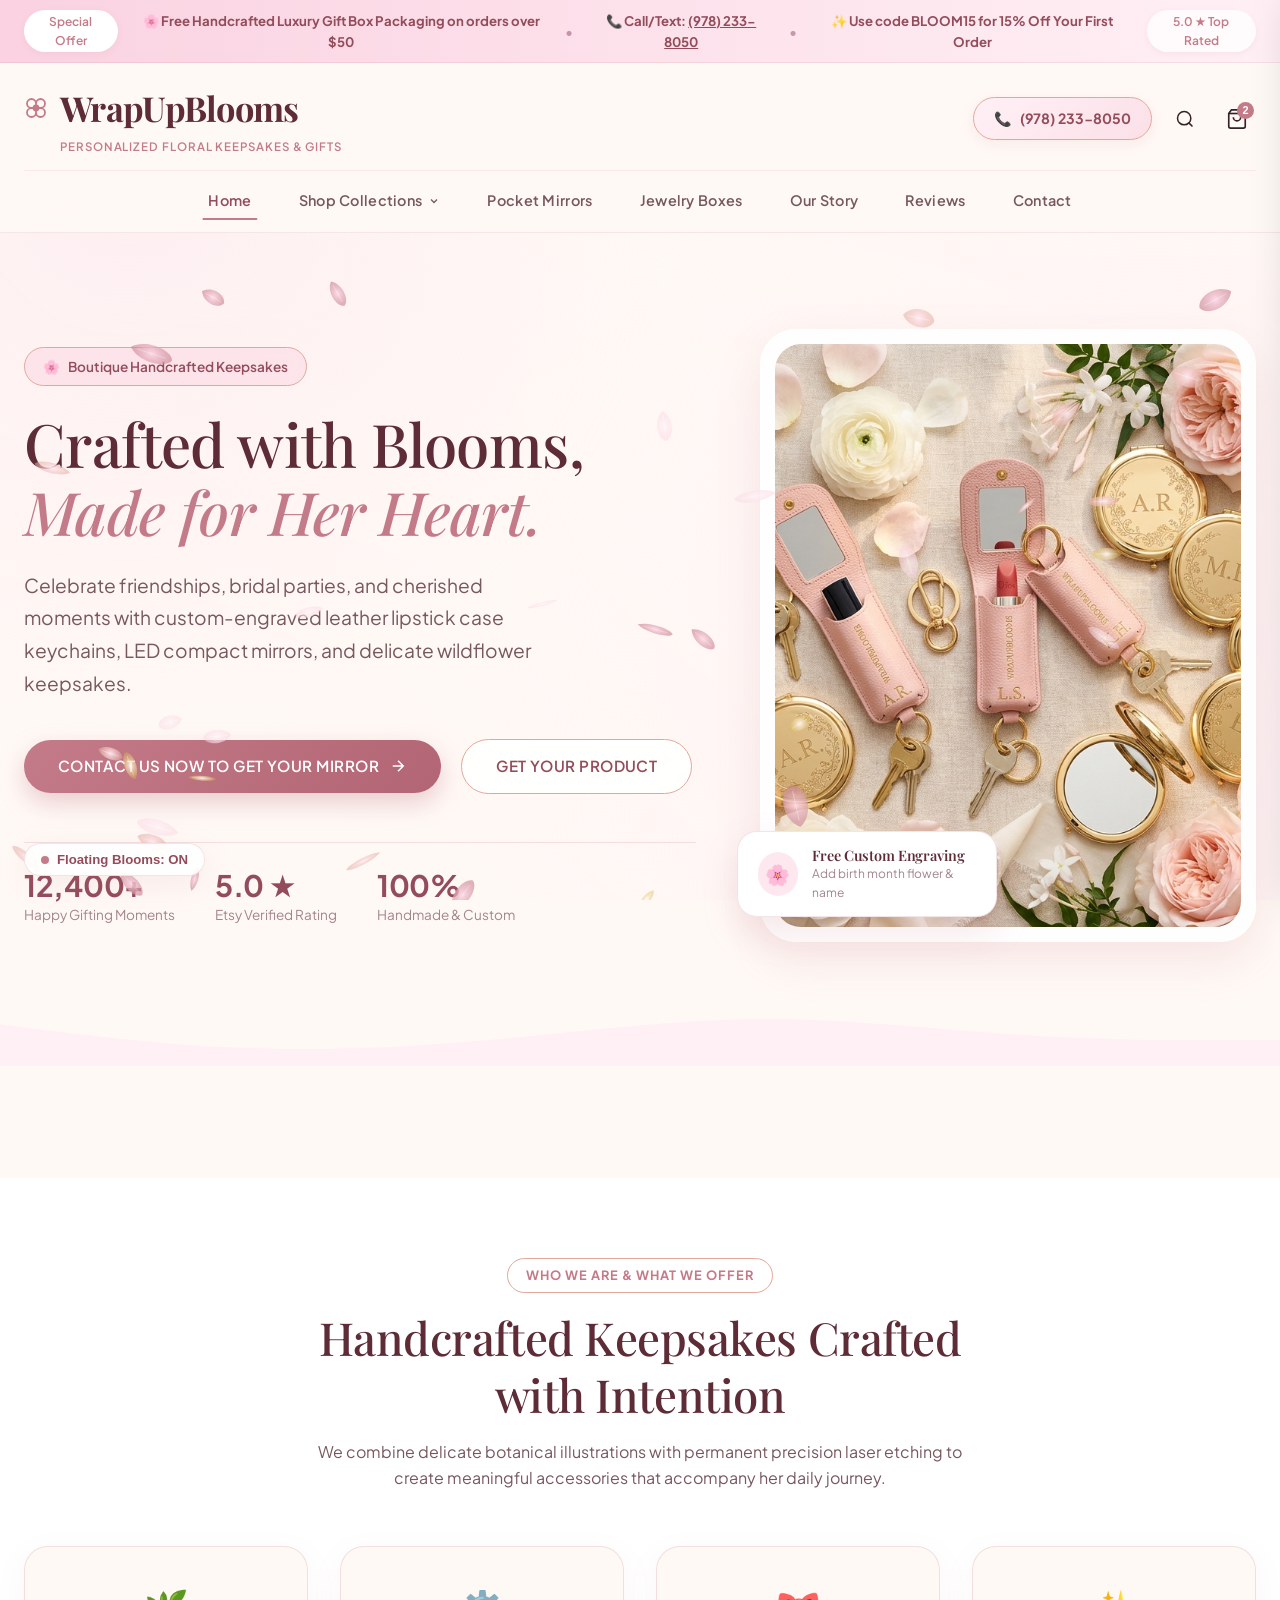
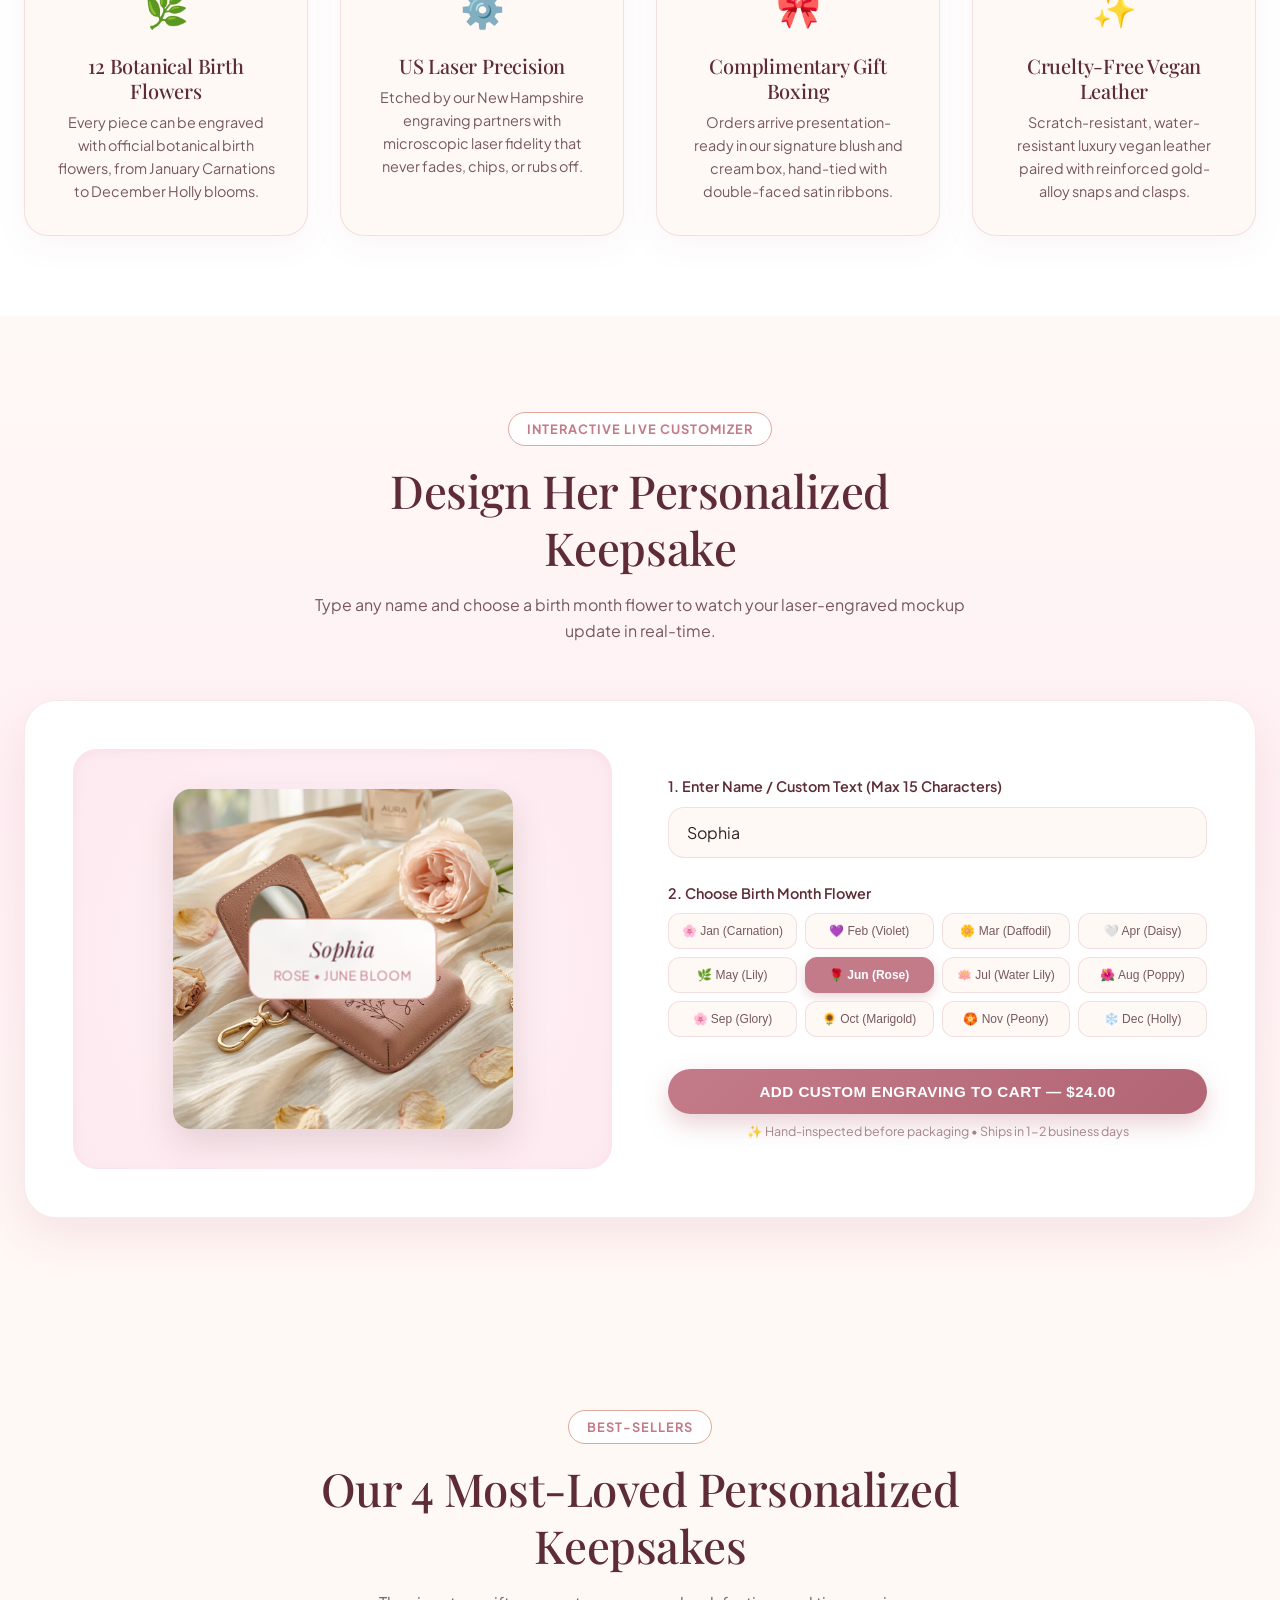
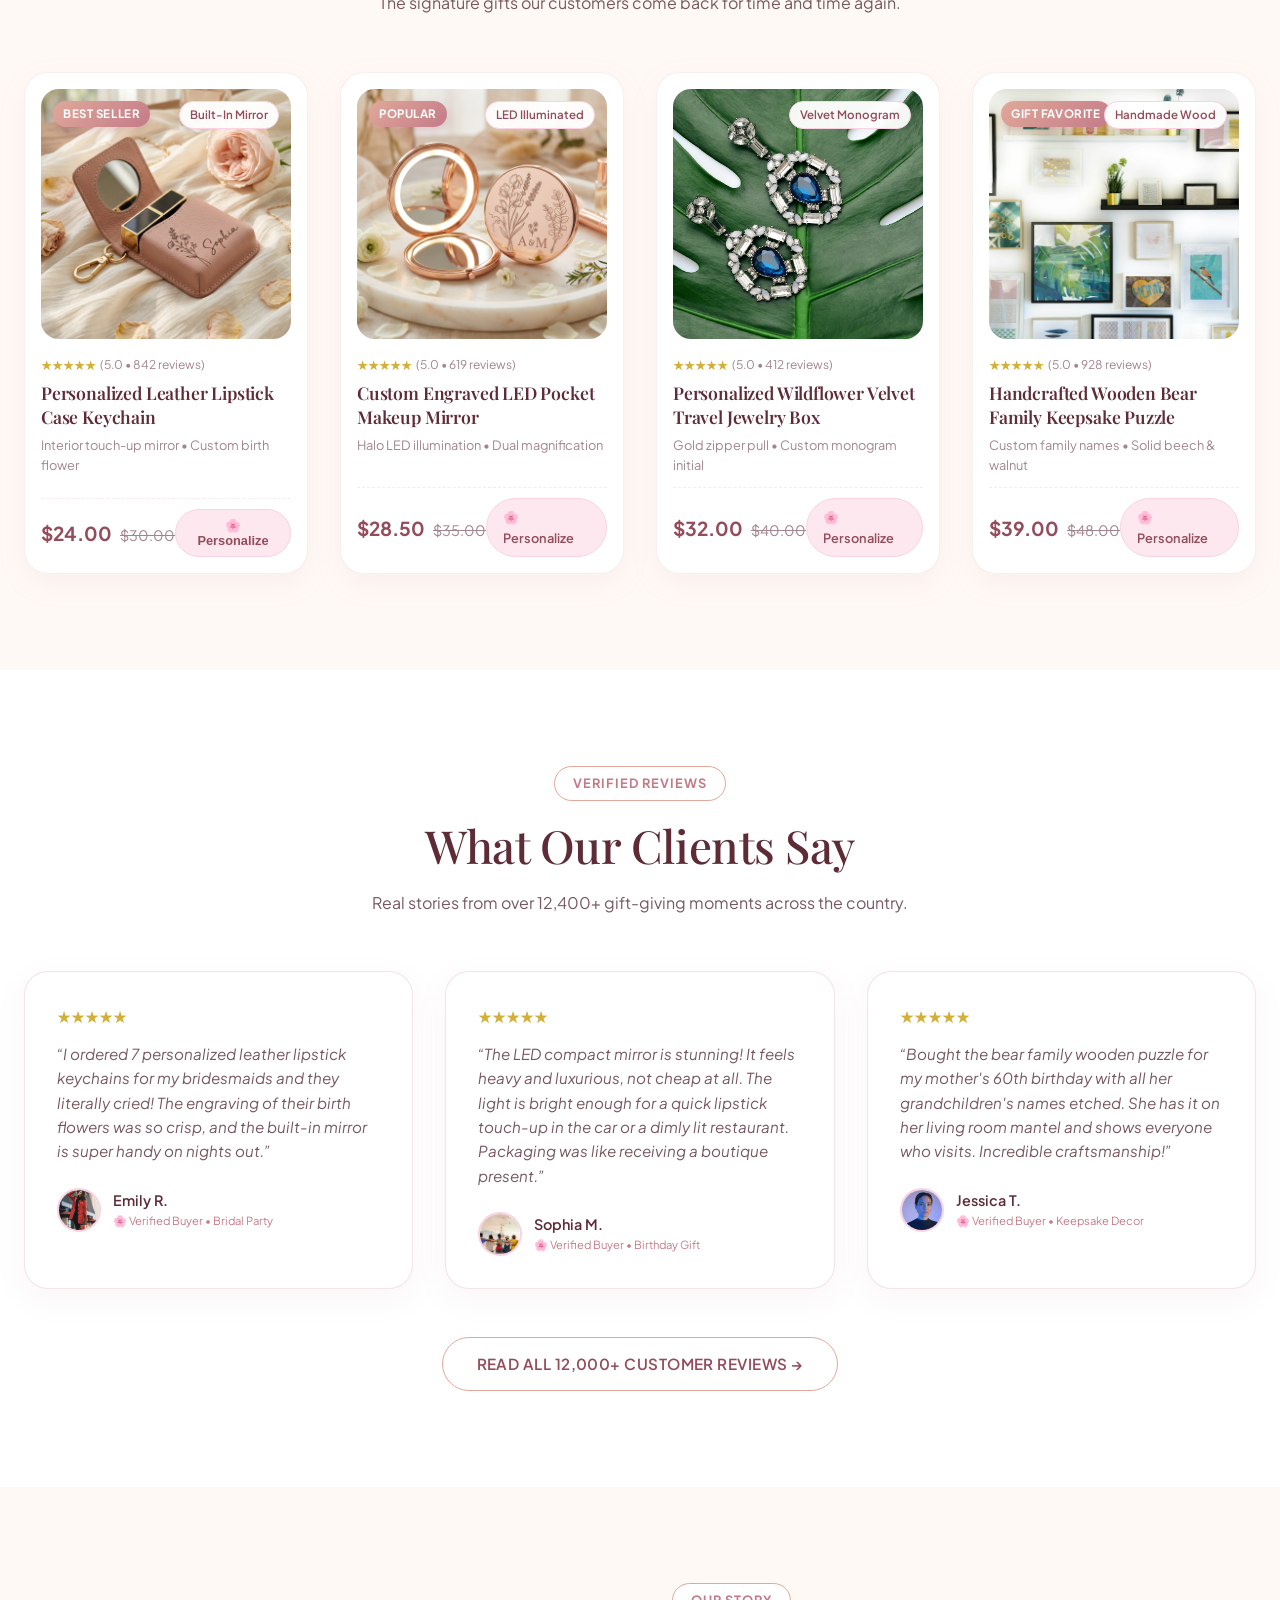
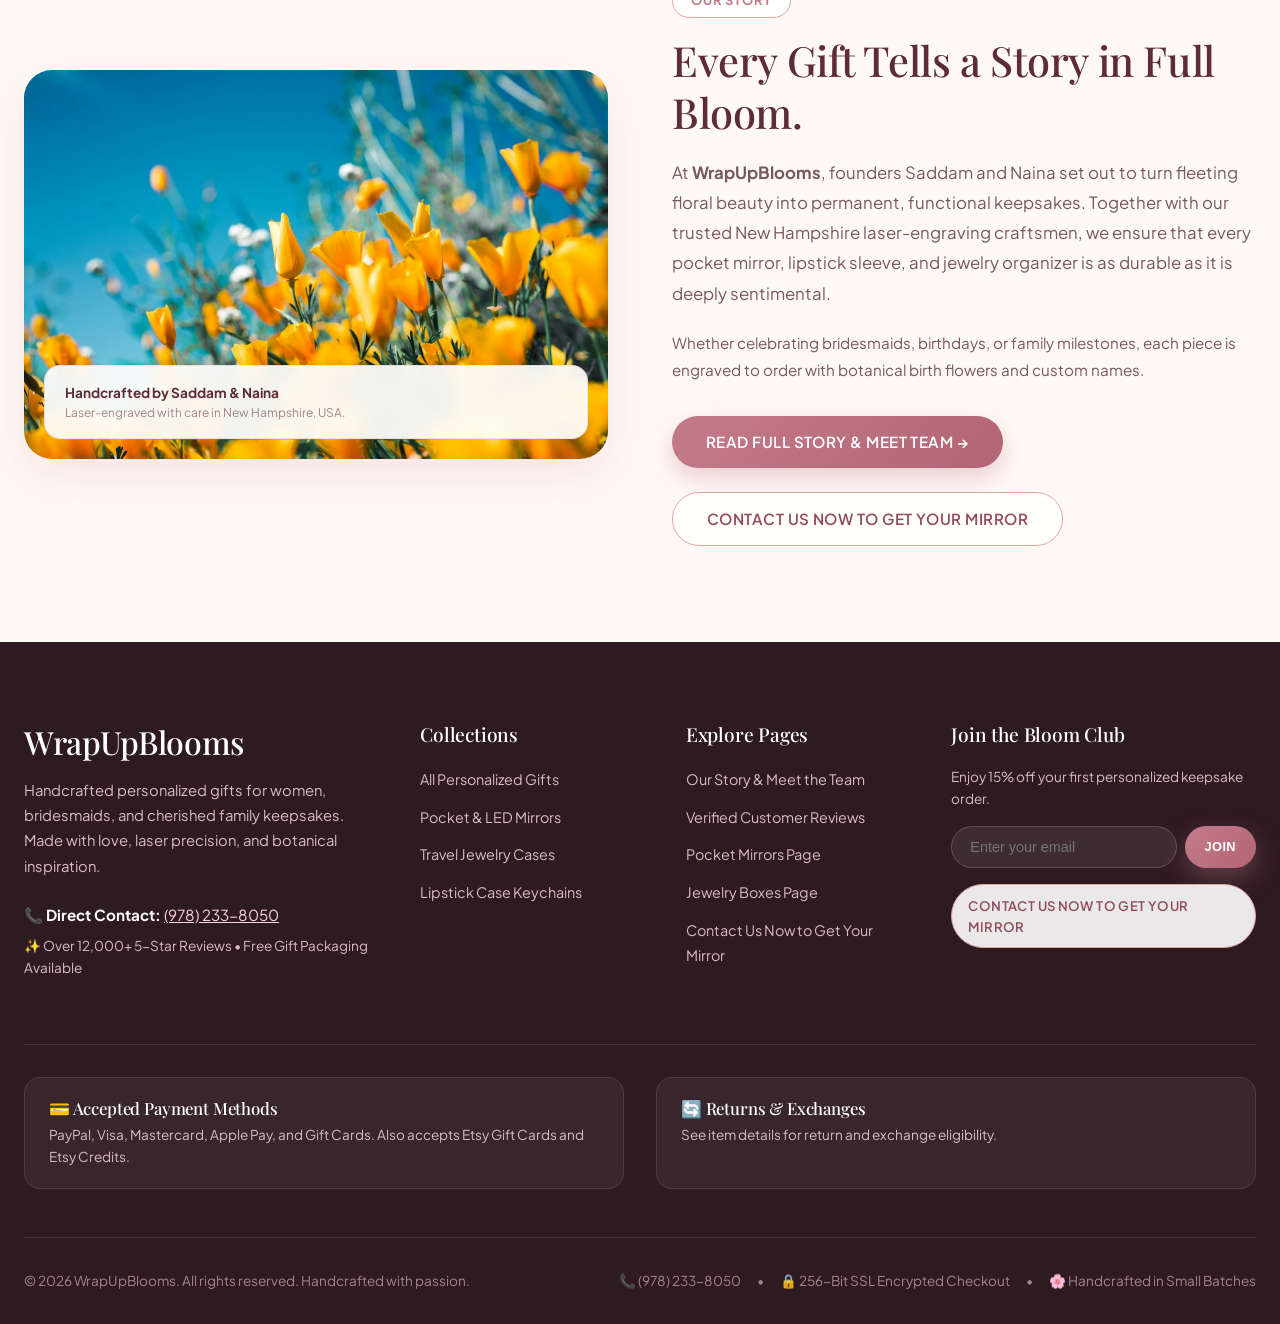
==== commit 99eb697b: "feat: add pink flower boutique favicon (SVG & PNG) across theme, layout, and pages" ====
--- a/preview/index.html
+++ b/preview/index.html
@@ -4,6 +4,11 @@
   <meta charset="UTF-8">
   <meta name="viewport" content="width=device-width, initial-scale=1.0">
   <title>WrapUpBlooms &bull; Romantic Floral Personalized Gifts & Keepsakes</title>
+  
+  <!-- Pink Flower Boutique Favicon -->
+  <link rel="icon" type="image/svg+xml" href="favicon.svg">
+  <link rel="alternate icon" type="image/png" href="favicon.png">
+  <link rel="apple-touch-icon" href="favicon.png">
   
   <!-- Google Fonts: Playfair Display & Plus Jakarta Sans -->
   <link rel="preconnect" href="https://fonts.googleapis.com">
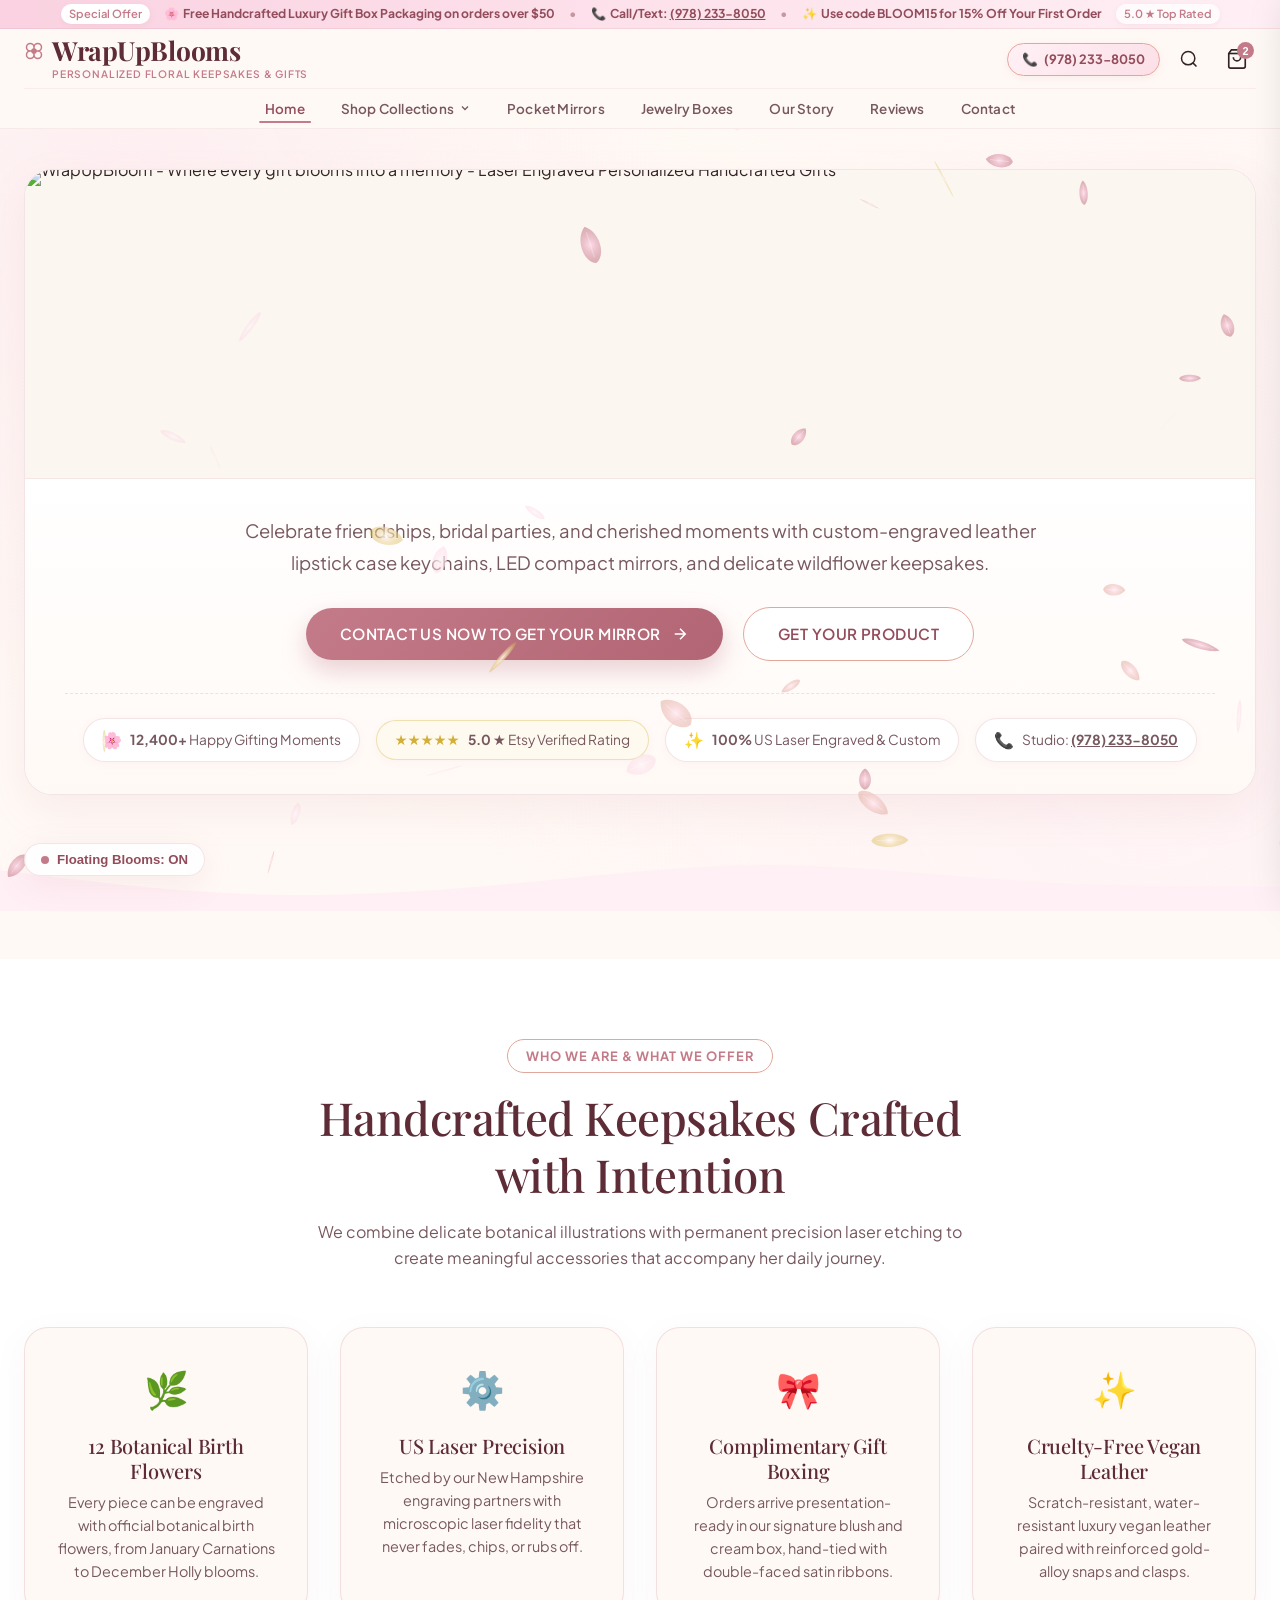
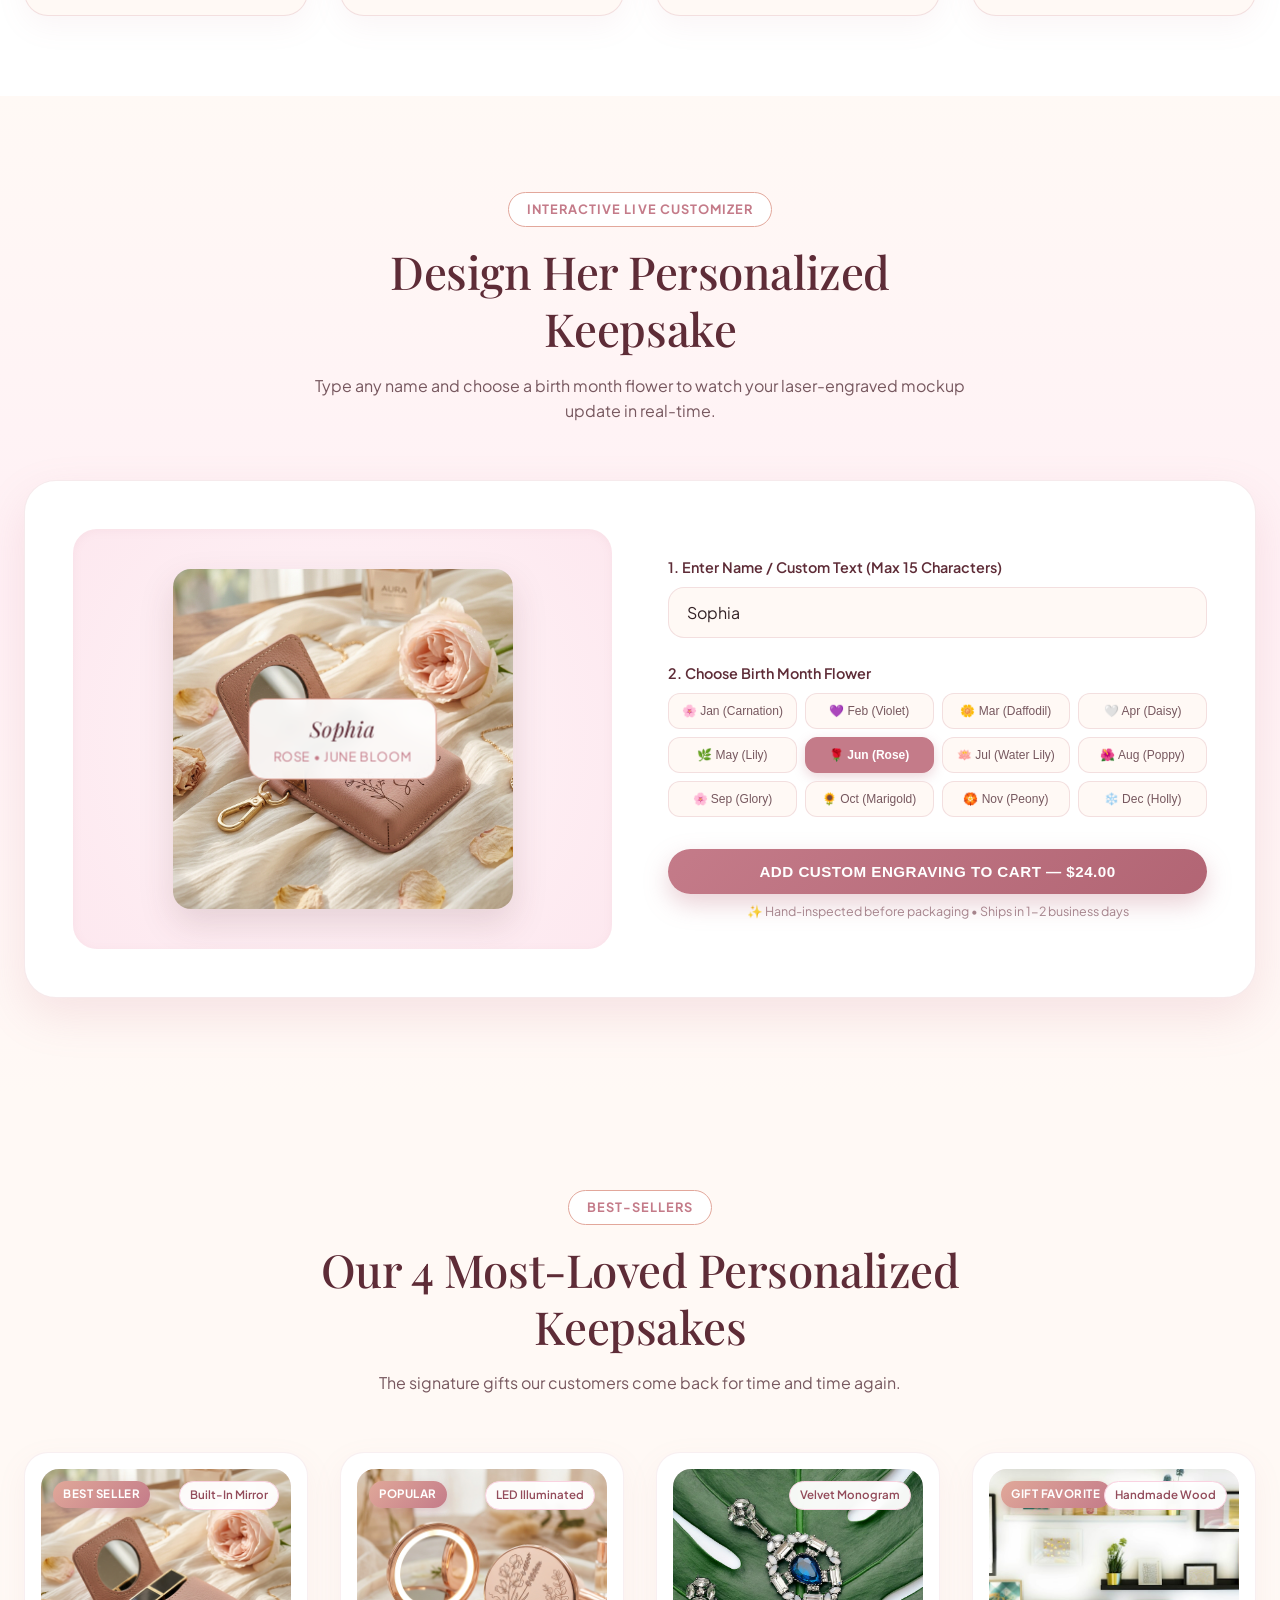
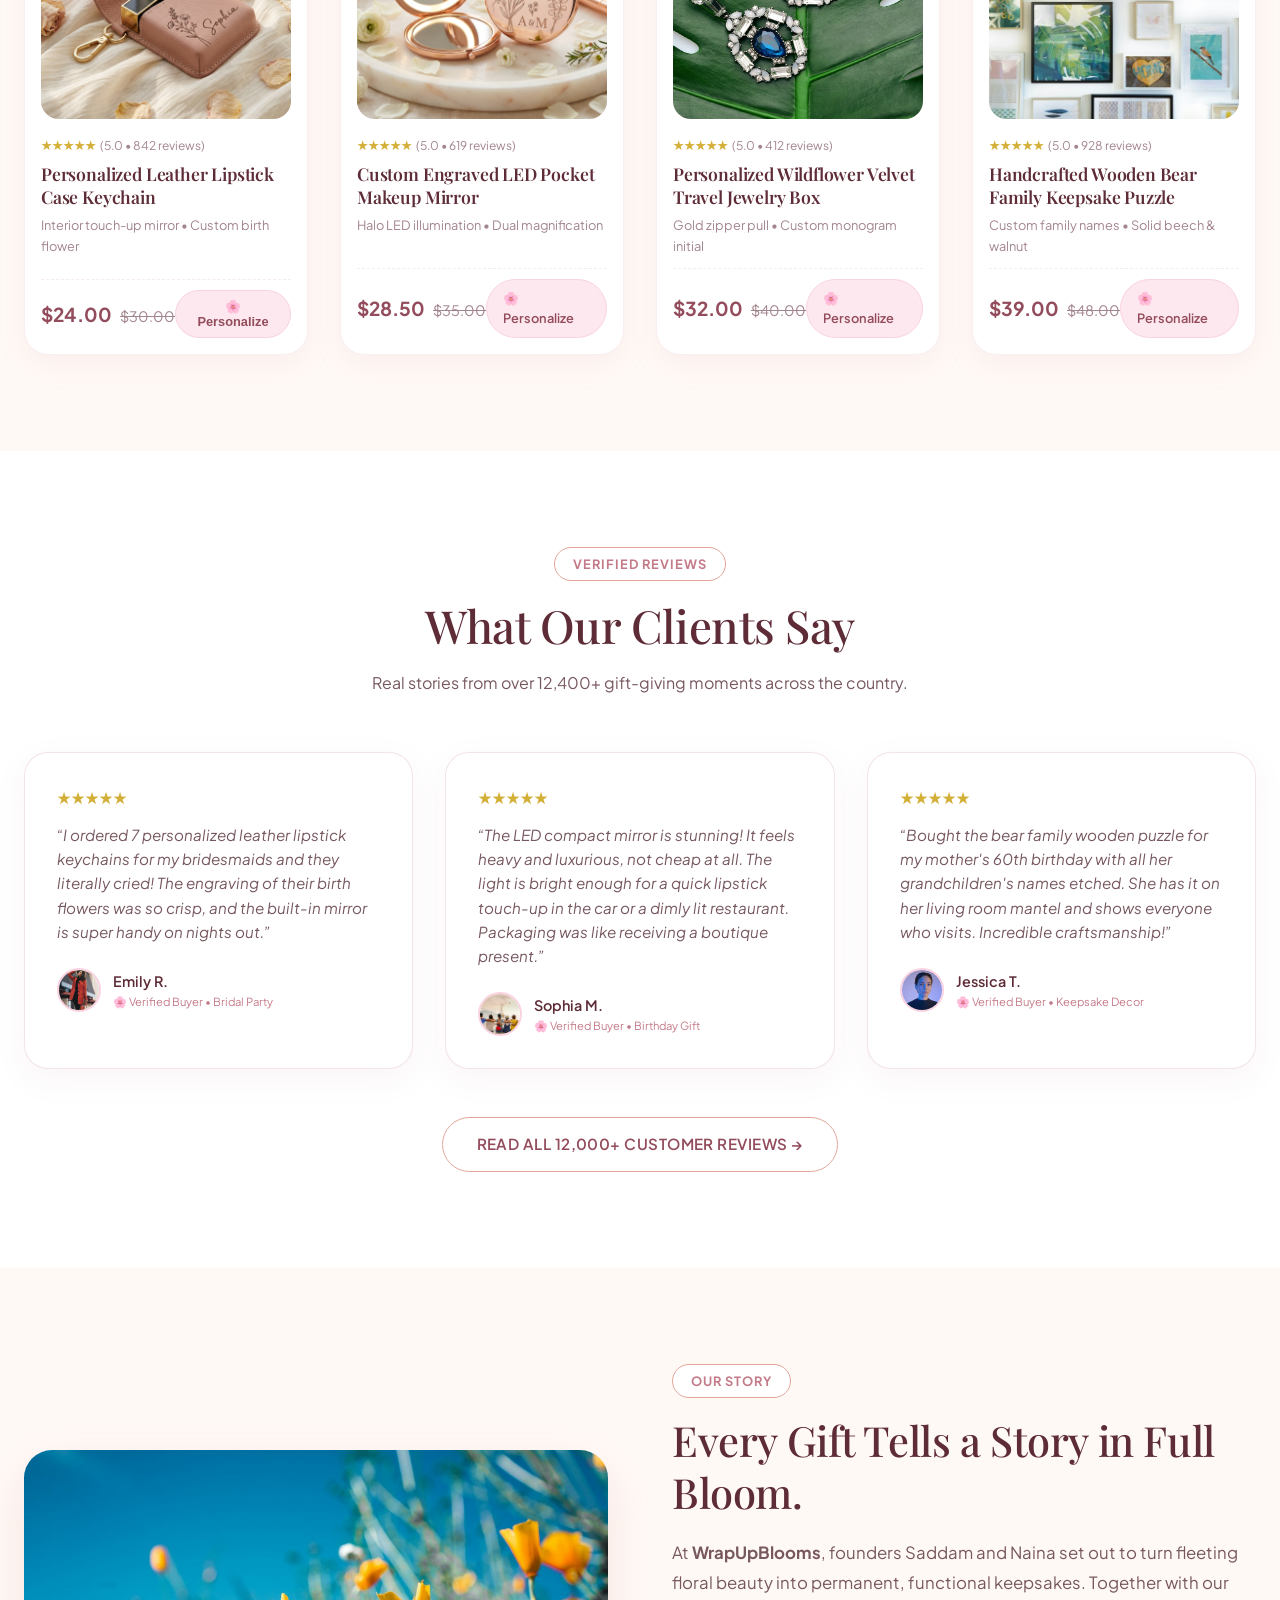
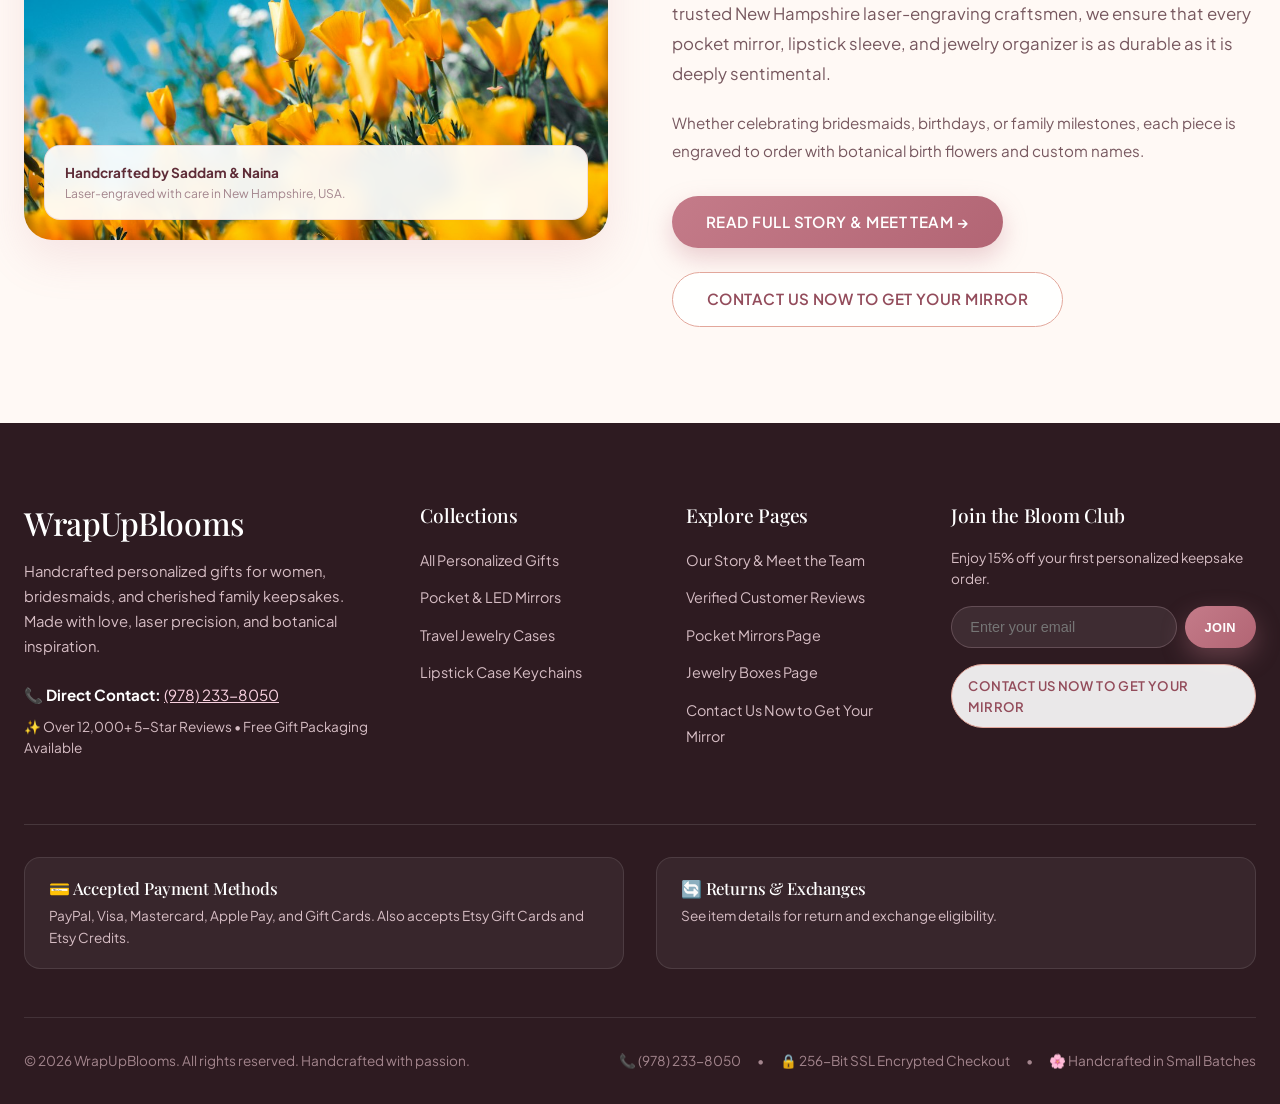
==== commit b9b8735a: "feat(hero): integrate panoramic WrapUpBloom artwork banner with unobstructed action shelf, CTAs, and" ====
--- a/preview/index.html
+++ b/preview/index.html
@@ -112,71 +112,68 @@
     </div>
   </header>
 
-  <!-- 1. Hero Section -->
-  <section class="hero-section" id="hero-banner">
-    <div class="container">
-      <div class="hero-grid">
-        <div class="hero-content">
-          <div class="hero-pill-badge">
-            <span>🌸</span>
-            <span>Boutique Handcrafted Keepsakes</span>
-          </div>
-
-          <h1 class="hero-title">
-            Crafted with Blooms, <br>
-            <span class="highlight">Made for Her Heart.</span>
-          </h1>
-
-          <p class="hero-subtitle">
+  <!-- 1. Hero Section: Panoramic Masterpiece Showcase -->
+  <section class="hero-section hero-panoramic-section" id="hero-banner">
+    <div class="container">
+      
+      <!-- Hero Panoramic Showcase Card -->
+      <div class="hero-banner-showcase">
+        <!-- 1. The Panoramic Artwork Image (Clean, completely unobstructed, full beauty) -->
+        <div class="hero-artwork-frame">
+          <img 
+            src="images/hero-wrapupbloom-banner.png" 
+            alt="WrapUpBloom - Where every gift blooms into a memory - Laser Engraved Personalized Handcrafted Gifts" 
+            class="hero-artwork-img"
+            width="1024"
+            height="256"
+          >
+        </div>
+
+        <!-- 2. Integrated Action & Social Proof Shelf (Unobstructed, elegant presentation) -->
+        <div class="hero-action-shelf">
+          
+          <p class="hero-shelf-subtitle">
             Celebrate friendships, bridal parties, and cherished moments with custom-engraved leather lipstick case keychains, LED compact mirrors, and delicate wildflower keepsakes.
           </p>
 
-          <div class="hero-cta-group">
-            <a href="contact.html" class="btn btn-primary">
+          <!-- CTAs: Prominent, luxury styled -->
+          <div class="hero-shelf-cta-group">
+            <a href="contact.html" class="btn btn-primary hero-btn-main">
               <span>Contact Us Now to Get Your Mirror</span>
               <svg width="18" height="18" viewBox="0 0 24 24" fill="none" stroke="currentColor" stroke-width="2"><path d="M5 12h14M12 5l7 7-7 7"/></svg>
             </a>
-            <a href="#water-showcase" class="btn btn-secondary">
+            <a href="#featured-collection" class="btn btn-secondary hero-btn-sub">
               <span>Get Your Product</span>
             </a>
           </div>
 
-          <div class="hero-stats-row">
-            <div class="stat-item">
-              <h4>12,400+</h4>
-              <p>Happy Gifting Moments</p>
-            </div>
-            <div class="stat-item">
-              <h4>5.0 ★</h4>
-              <p>Etsy Verified Rating</p>
-            </div>
-            <div class="stat-item">
-              <h4>100%</h4>
-              <p>Handmade & Custom</p>
-            </div>
-          </div>
-        </div>
-
-        <div class="hero-visual">
-          <div class="hero-visual-card">
-            <div class="hero-img-wrapper">
-              <img src="images/hero-bespoke-banner.jpg" alt="WrapUpBlooms Luxury Personalized Keepsakes" onerror="this.src='images/hero-banner.jpg'">
-            </div>
-
-            <div class="hero-floating-floater floating-badge">
-              <div class="floater-icon-circle">🌸</div>
-              <div class="floater-text">
-                <h5>Free Custom Engraving</h5>
-                <p>Add birth month flower & name</p>
-              </div>
-            </div>
-          </div>
-        </div>
-      </div>
+          <!-- Verified Reviews & Trust Metrics Strip -->
+          <div class="hero-shelf-trust-strip">
+            <div class="trust-pill">
+              <span class="trust-icon">🌸</span>
+              <span><strong>12,400+</strong> Happy Gifting Moments</span>
+            </div>
+            <div class="trust-pill highlight-gold">
+              <span class="trust-stars">★★★★★</span>
+              <span><strong>5.0 ★</strong> Etsy Verified Rating</span>
+            </div>
+            <div class="trust-pill">
+              <span class="trust-icon">✨</span>
+              <span><strong>100%</strong> US Laser Engraved & Custom</span>
+            </div>
+            <div class="trust-pill">
+              <span class="trust-icon">📞</span>
+              <span>Studio: <a href="tel:9782338050" style="color: inherit; text-decoration: underline;"><strong>(978) 233-8050</strong></a></span>
+            </div>
+          </div>
+
+        </div>
+      </div>
+
     </div>
 
     <!-- Undulating Water Wave Divider -->
-    <div class="water-wave-divider water-wave-animated" style="margin-top: 4rem;">
+    <div class="water-wave-divider water-wave-animated" style="margin-top: 3.5rem;">
       <svg viewBox="0 0 1440 120" fill="none" preserveAspectRatio="none">
         <path d="M0,32L48,42.7C96,53,192,75,288,80C384,85,480,75,576,58.7C672,43,768,21,864,21.3C960,21,1056,43,1152,53.3C1248,64,1344,64,1392,64L1440,64L1440,120L1392,120C1344,120,1248,120,1152,120C1056,120,960,120,864,120C768,120,672,120,576,120C480,120,384,120,288,120C192,120,96,120,48,120L0,120Z" fill="#FFF0F5"></path>
       </svg>
--- a/WrapUpBlooms-Theme/assets/theme.css
+++ b/WrapUpBlooms-Theme/assets/theme.css
@@ -268,9 +268,9 @@
   background: linear-gradient(90deg, #FAD2E1, #FFF0F5, #FDE8EF, #FAD2E1);
   background-size: 300% 100%;
   animation: waterGradientFlow 12s ease infinite;
-  padding: 10px 0;
+  padding: 4px 0;
   text-align: center;
-  font-size: 0.825rem;
+  font-size: 0.76rem;
   font-weight: 600;
   color: var(--primary-dark-rose);
   border-bottom: 1px solid rgba(196, 123, 137, 0.15);
@@ -288,14 +288,23 @@
   display: flex;
   justify-content: center;
   align-items: center;
-  gap: 20px;
+  gap: 14px;
+  white-space: nowrap;
+  flex-wrap: nowrap;
+}
+
+.announcement-bar .marquee-content > * {
+  white-space: nowrap;
+  display: inline-flex;
+  align-items: center;
+  gap: 4px;
 }
 
 .announcement-bar .badge-pill {
   background: #FFF;
-  padding: 2px 10px;
+  padding: 1px 8px;
   border-radius: 999px;
-  font-size: 0.75rem;
+  font-size: 0.7rem;
   color: var(--primary-rose);
   box-shadow: 0 2px 6px rgba(196, 123, 137, 0.1);
 }
@@ -305,17 +314,17 @@
   position: sticky;
   top: 0;
   width: 100%;
-  background: rgba(255, 249, 245, 0.95);
+  background: rgba(255, 249, 245, 0.96);
   backdrop-filter: blur(20px);
   -webkit-backdrop-filter: blur(20px);
-  border-bottom: 1px solid rgba(196, 123, 137, 0.15);
+  border-bottom: 1px solid rgba(196, 123, 137, 0.12);
   z-index: 100;
   transition: var(--transition-smooth);
 }
 
 .site-header.scrolled {
   background: rgba(255, 255, 255, 0.98);
-  box-shadow: 0 10px 30px rgba(196, 123, 137, 0.08);
+  box-shadow: 0 6px 20px rgba(196, 123, 137, 0.08);
 }
 
 /* Row 1: Brand Logo & Top Actions */
@@ -323,8 +332,8 @@
   display: flex;
   align-items: center;
   justify-content: space-between;
-  padding: 1.1rem 0 0.85rem;
-  gap: 2rem;
+  padding: 0.45rem 0 0.35rem;
+  gap: 1.5rem;
 }
 
 .header-brand {
@@ -334,14 +343,15 @@
 
 .brand-logo-text {
   font-family: var(--font-serif);
-  font-size: 2.15rem;
+  font-size: 1.65rem;
   font-weight: 700;
   color: var(--primary-deep);
-  letter-spacing: -0.02em;
+  letter-spacing: -0.01em;
   display: inline-flex;
   align-items: center;
-  gap: 12px;
+  gap: 8px;
   text-decoration: none;
+  line-height: 1.1;
 }
 
 .brand-logo-text .bloom-icon {
@@ -351,51 +361,56 @@
   animation: rotateBloom 20s linear infinite;
 }
 
+.brand-logo-text .bloom-icon svg {
+  width: 20px;
+  height: 20px;
+}
+
 .brand-tagline-sub {
   font-family: var(--font-sans);
-  font-size: 0.72rem;
+  font-size: 0.64rem;
   font-weight: 600;
   color: var(--primary-rose);
   letter-spacing: 0.08em;
   text-transform: uppercase;
-  margin-top: 2px;
-  padding-left: 36px;
+  margin-top: 1px;
+  padding-left: 28px;
 }
 
 .header-top-actions {
   display: flex;
   align-items: center;
-  gap: 14px;
+  gap: 10px;
 }
 
 .header-phone-pill {
   display: inline-flex;
   align-items: center;
-  gap: 8px;
-  font-size: 0.88rem;
+  gap: 6px;
+  font-size: 0.8rem;
   font-weight: 700;
   color: var(--primary-dark-rose);
   background: linear-gradient(135deg, rgba(255, 240, 245, 0.95), rgba(250, 210, 225, 0.65));
-  padding: 9px 20px;
+  padding: 5px 14px;
   border-radius: 999px;
-  border: 1.5px solid var(--accent-rose-gold);
+  border: 1.2px solid var(--accent-rose-gold);
   white-space: nowrap;
-  box-shadow: 0 4px 15px rgba(196, 123, 137, 0.12);
+  box-shadow: 0 2px 10px rgba(196, 123, 137, 0.1);
   text-decoration: none;
   transition: var(--transition-smooth);
 }
 
 .header-phone-pill:hover {
   background: #FFFFFF;
-  box-shadow: 0 6px 20px rgba(196, 123, 137, 0.22);
-  transform: translateY(-2px);
+  box-shadow: 0 4px 15px rgba(196, 123, 137, 0.2);
+  transform: translateY(-1px);
   color: var(--primary-rose);
 }
 
 /* Row 2: Clean Centered Navigation Bar with Dropdown */
 .header-nav-row {
-  border-top: 1px solid rgba(196, 123, 137, 0.12);
-  padding: 0.65rem 0 0.75rem;
+  border-top: 1px solid rgba(196, 123, 137, 0.1);
+  padding: 0.28rem 0 0.32rem;
   display: flex;
   justify-content: center;
 }
@@ -403,7 +418,7 @@
 .nav-menu {
   display: flex;
   list-style: none;
-  gap: 2.2rem;
+  gap: 1.5rem;
   align-items: center;
   justify-content: center;
   margin: 0;
@@ -415,16 +430,16 @@
 }
 
 .nav-link {
-  font-size: 0.9rem;
+  font-size: 0.84rem;
   font-weight: 600;
   color: var(--text-secondary);
   position: relative;
-  padding: 8px 6px;
+  padding: 4px 6px;
   white-space: nowrap;
-  letter-spacing: 0.02em;
+  letter-spacing: 0.015em;
   display: inline-flex;
   align-items: center;
-  gap: 6px;
+  gap: 5px;
   transition: var(--transition-smooth);
 }
 
@@ -538,8 +553,103 @@
 /* Hero Section */
 .hero-section {
   position: relative;
-  padding: 6rem 0 7rem;
+  padding: 2.5rem 0 3rem;
   overflow: hidden;
+}
+
+/* Panoramic Masterpiece Hero Showcase */
+.hero-banner-showcase {
+  background: #FFFFFF;
+  border-radius: 28px;
+  overflow: hidden;
+  border: 1.5px solid var(--border-delicate);
+  box-shadow: 0 16px 40px rgba(196, 123, 137, 0.1);
+  transition: var(--transition-smooth);
+}
+
+.hero-banner-showcase:hover {
+  box-shadow: 0 20px 48px rgba(196, 123, 137, 0.15);
+}
+
+.hero-artwork-frame {
+  width: 100%;
+  position: relative;
+  overflow: hidden;
+  line-height: 0;
+  background: #FBF6EF;
+  border-bottom: 1.5px solid rgba(196, 123, 137, 0.12);
+}
+
+.hero-artwork-img {
+  width: 100%;
+  height: auto;
+  display: block;
+  object-fit: contain;
+}
+
+.hero-action-shelf {
+  padding: 2.25rem 2.5rem 2rem;
+  text-align: center;
+  background: linear-gradient(180deg, #FFFFFF 0%, rgba(255, 249, 245, 0.95) 100%);
+}
+
+.hero-shelf-subtitle {
+  font-size: 1.15rem;
+  color: var(--text-secondary);
+  max-width: 820px;
+  margin: 0 auto 1.75rem;
+  line-height: 1.75;
+}
+
+.hero-shelf-cta-group {
+  display: flex;
+  justify-content: center;
+  align-items: center;
+  gap: 1.25rem;
+  margin-bottom: 2rem;
+  flex-wrap: wrap;
+}
+
+.hero-shelf-cta-group .btn {
+  padding: 14px 34px;
+}
+
+.hero-shelf-trust-strip {
+  display: flex;
+  justify-content: center;
+  align-items: center;
+  gap: 1rem;
+  flex-wrap: wrap;
+  padding-top: 1.5rem;
+  border-top: 1px dashed rgba(196, 123, 137, 0.22);
+}
+
+.trust-pill {
+  display: inline-flex;
+  align-items: center;
+  gap: 8px;
+  background: #FFFFFF;
+  padding: 8px 18px;
+  border-radius: 999px;
+  border: 1px solid var(--border-delicate);
+  font-size: 0.86rem;
+  color: var(--text-secondary);
+  box-shadow: 0 2px 8px rgba(196, 123, 137, 0.06);
+  white-space: nowrap;
+}
+
+.trust-pill.highlight-gold {
+  border-color: rgba(212, 175, 55, 0.35);
+  background: #FFFAF0;
+}
+
+.trust-pill .trust-stars {
+  color: var(--accent-gold);
+  letter-spacing: 1px;
+}
+
+.trust-pill .trust-icon {
+  font-size: 1rem;
 }
 
 .hero-grid {
@@ -1336,10 +1446,36 @@
 
 @media (max-width: 768px) {
   .hero-title {
-    font-size: 2.6rem;
+    font-size: 2.3rem;
+  }
+  .header-nav-row {
+    overflow-x: auto;
+    -webkit-overflow-scrolling: touch;
+    scrollbar-width: none;
+    padding: 0.25rem 0.5rem;
+    justify-content: flex-start;
+  }
+  .header-nav-row::-webkit-scrollbar {
+    display: none;
   }
   .nav-menu {
+    display: flex;
+    gap: 1.1rem;
+    padding: 0 0.25rem;
+  }
+  .nav-link {
+    font-size: 0.8rem;
+    padding: 3px 6px;
+  }
+  .brand-logo-text {
+    font-size: 1.35rem;
+  }
+  .brand-tagline-sub {
     display: none;
+  }
+  .header-phone-pill {
+    padding: 4px 10px;
+    font-size: 0.74rem;
   }
   .reviews-grid {
     grid-template-columns: 1fr;
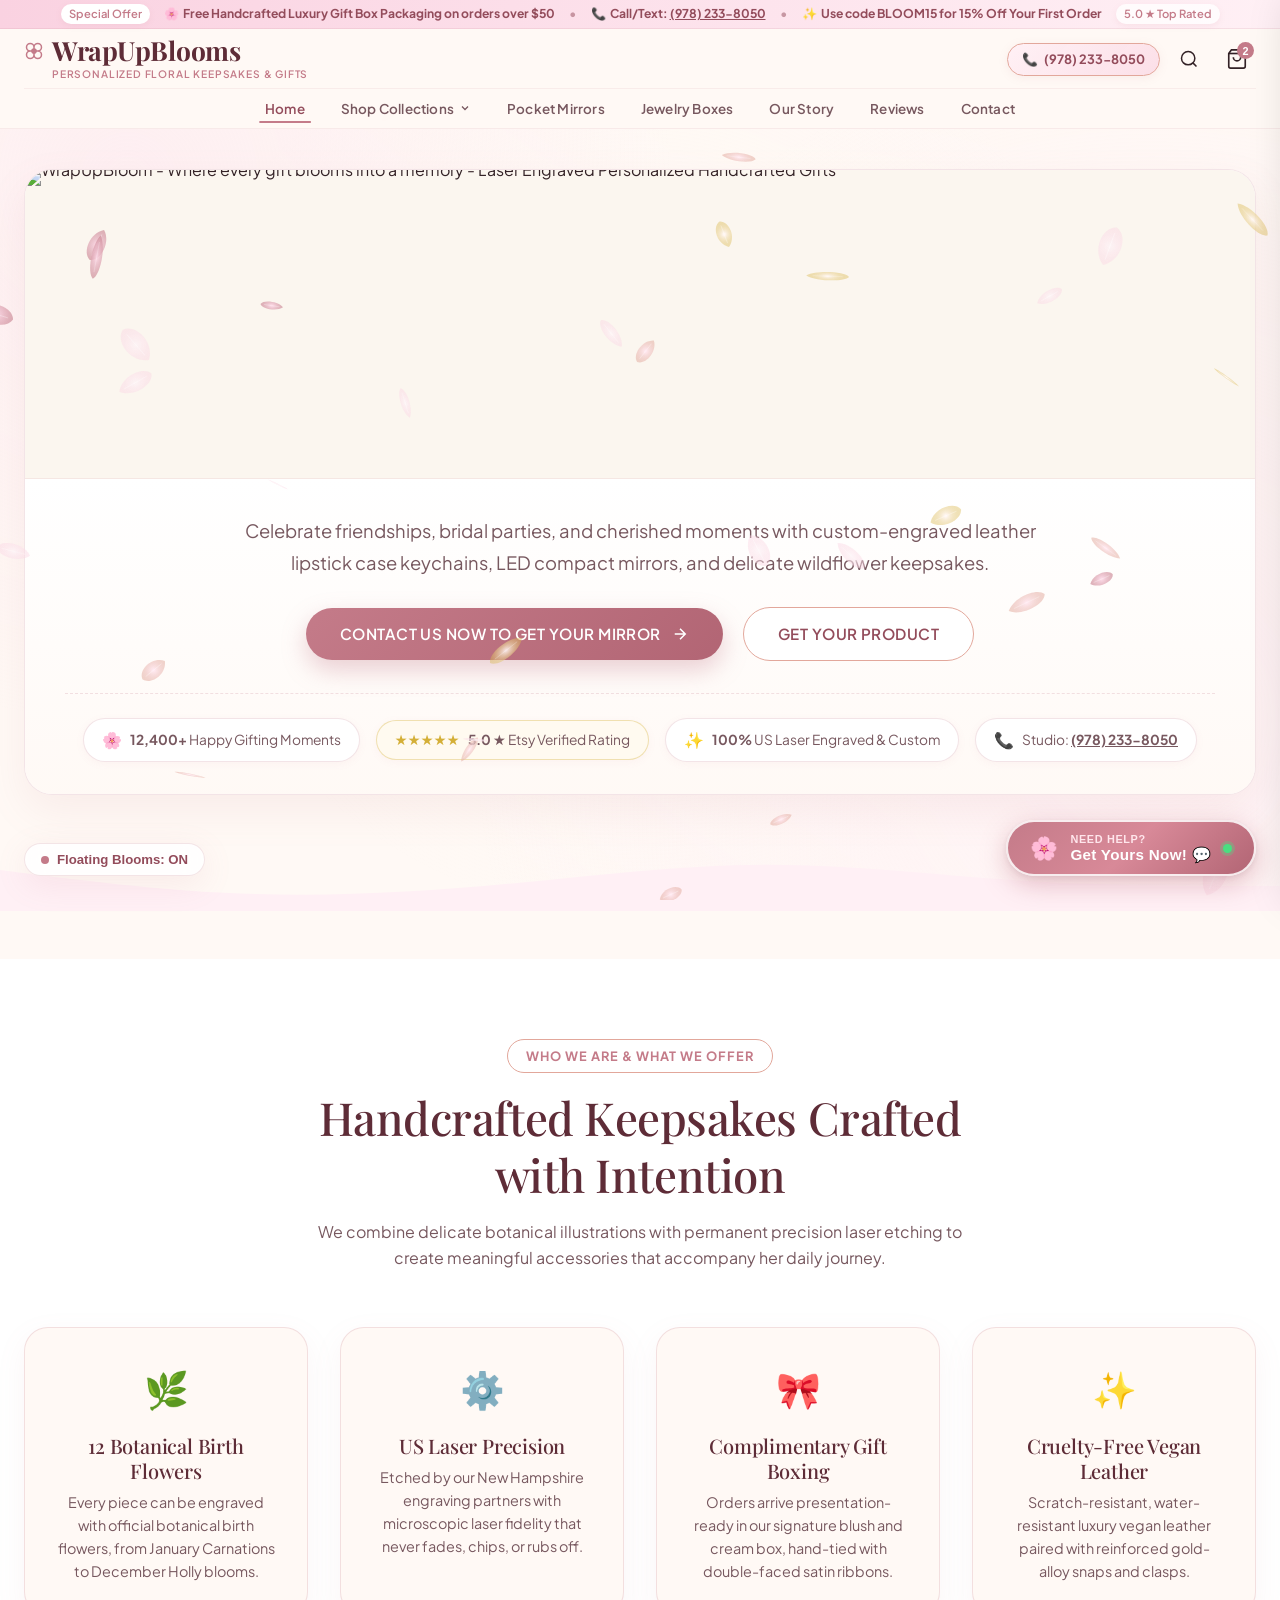
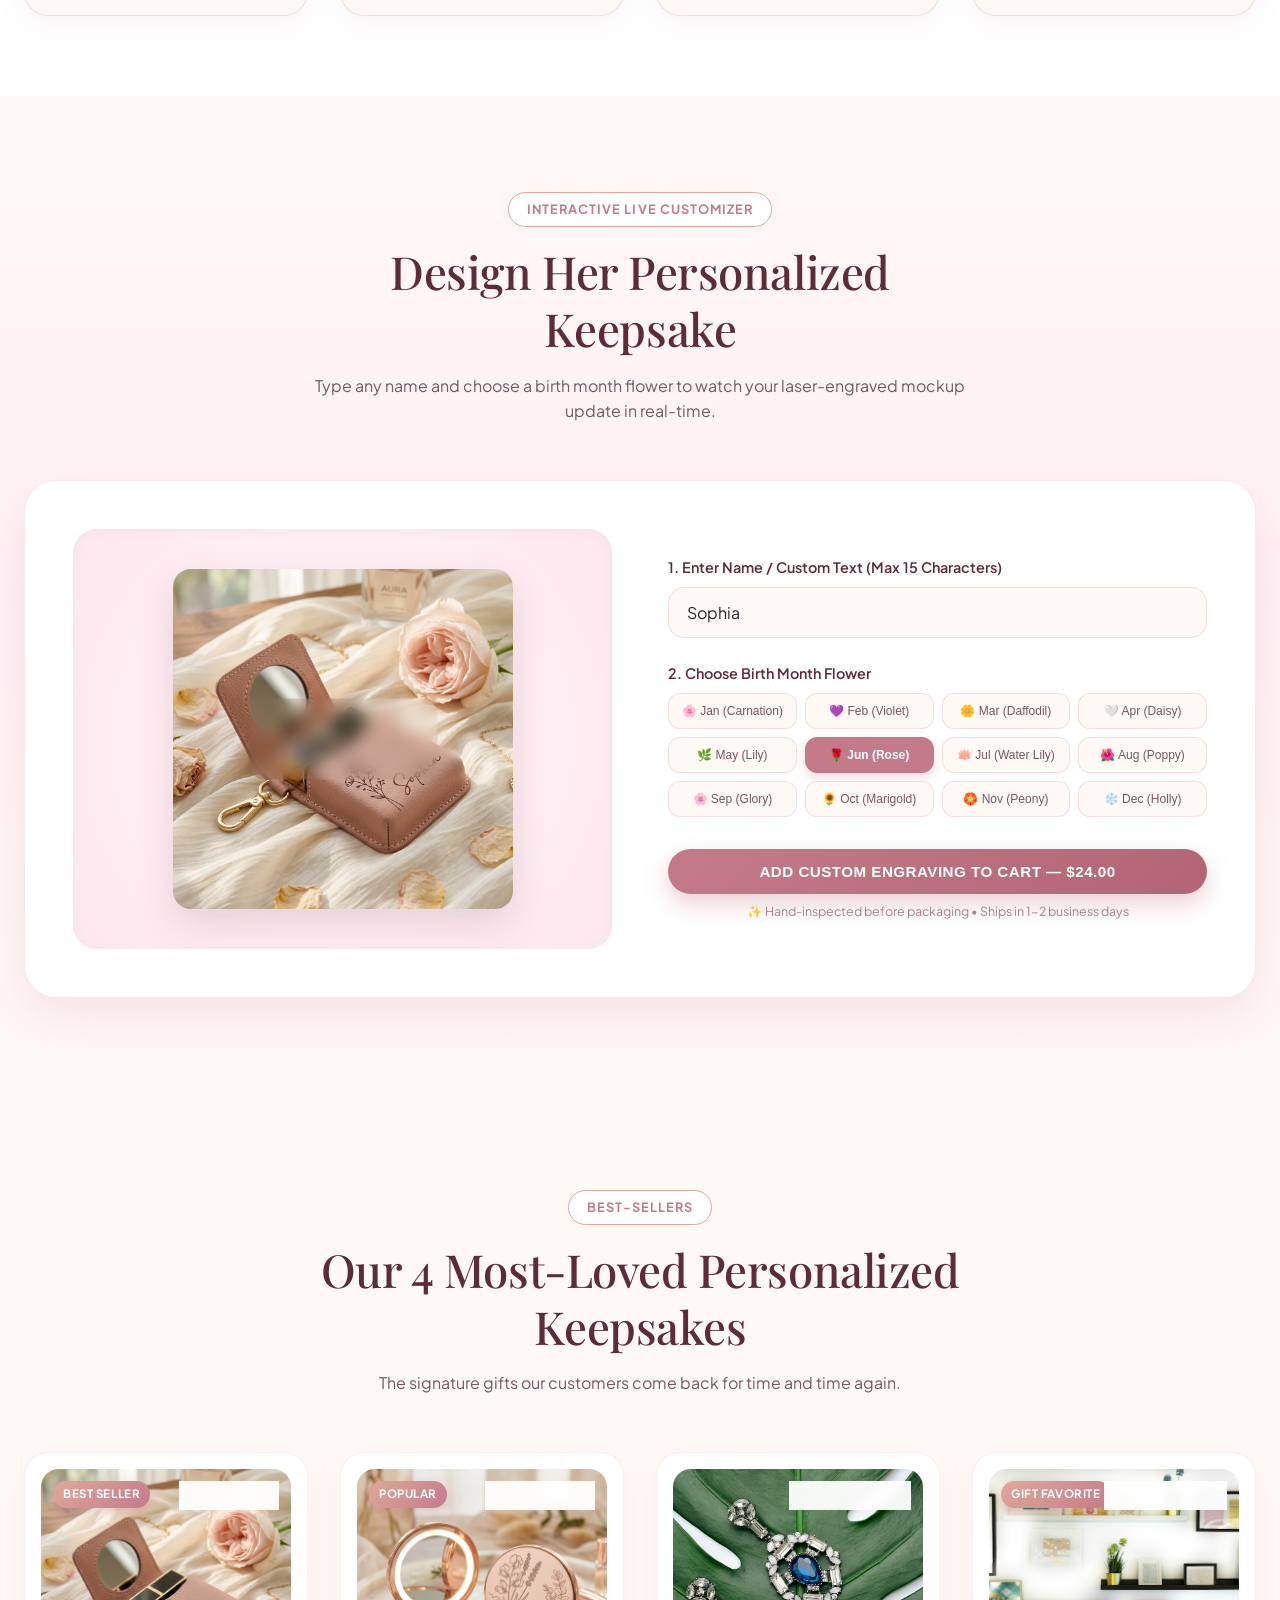
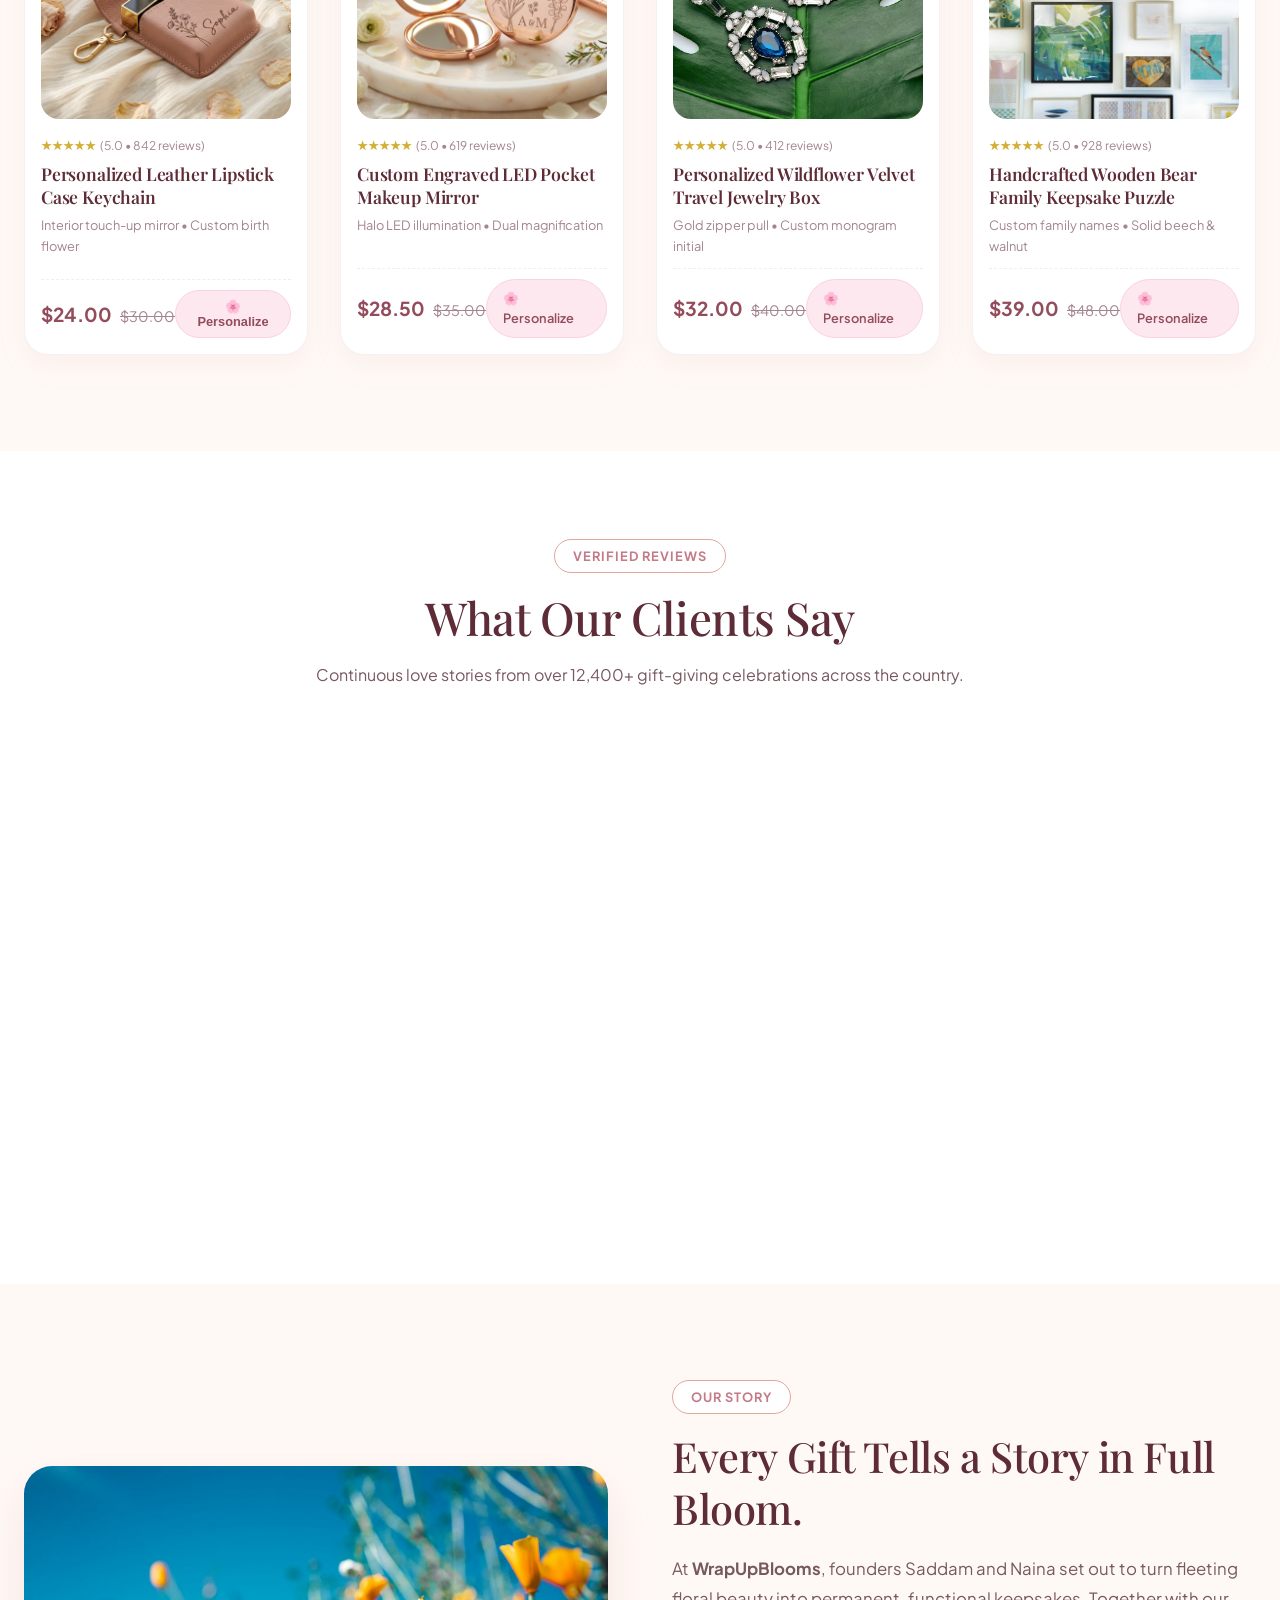
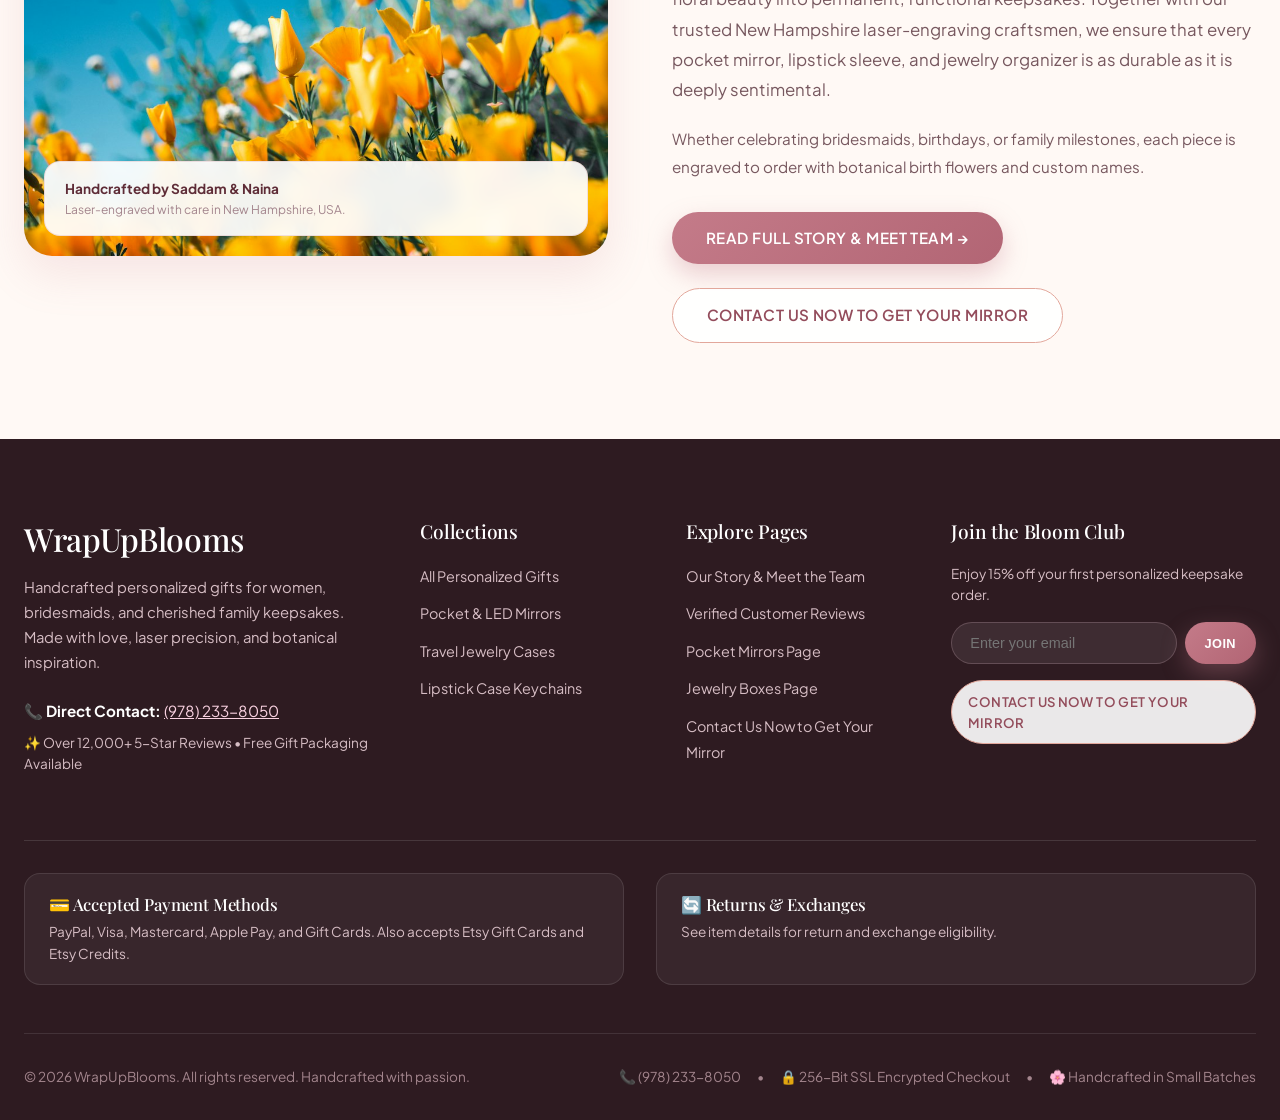
==== commit 96c1363c: "feat: infinite non-stop testimonials marquee and pinkish boutique concierge chatbot (Get Yours Now!)" ====
--- a/preview/index.html
+++ b/preview/index.html
@@ -370,16 +370,20 @@
     </div>
   </section>
 
-  <!-- 4. What Our Clients Say (Testimonials Section) -->
-  <section class="reviews-section" id="reviews" style="background: #FFF; padding: 6rem 0;">
+  <!-- 4. What Our Clients Say (Non-Stop Continuously Moving Testimonials Section) -->
+  <section class="reviews-section" id="reviews" style="background: #FFFFFF; padding: 5.5rem 0; overflow: hidden;">
     <div class="container">
       <div class="section-header-center">
         <span class="section-subtitle-pill">Verified Reviews</span>
         <h2 class="section-title">What Our Clients Say</h2>
-        <p>Real stories from over 12,400+ gift-giving moments across the country.</p>
-      </div>
-
-      <div class="reviews-grid">
+        <p>Continuous love stories from over 12,400+ gift-giving celebrations across the country.</p>
+      </div>
+    </div>
+
+    <!-- Non-Stop Continuously Moving Testimonials Stream -->
+    <div class="testimonials-marquee-wrapper">
+      <div class="testimonials-marquee-track">
+        <!-- Set 1 -->
         <div class="review-card">
           <div class="review-stars">★★★★★</div>
           <p class="review-text">
@@ -421,13 +425,112 @@
             </div>
           </div>
         </div>
-      </div>
-
-      <div style="text-align: center; margin-top: 3rem;">
-        <a href="reviews.html" class="btn btn-secondary">
-          <span>Read All 12,000+ Customer Reviews &rarr;</span>
-        </a>
-      </div>
+
+        <div class="review-card">
+          <div class="review-stars">★★★★★</div>
+          <p class="review-text">
+            &ldquo;The velvet travel jewelry box is so plush! Kept all my rings and necklaces knot-free on my weekend getaway. The gold initial monogram looks so high-end!&rdquo;
+          </p>
+          <div class="reviewer-meta">
+            <img src="images/lookbook-4.jpg" alt="Chloe B." class="reviewer-avatar">
+            <div>
+              <div class="reviewer-name">Chloe B.</div>
+              <div class="verified-pill">🌸 Verified Buyer &bull; Travel Jewelry Case</div>
+            </div>
+          </div>
+        </div>
+
+        <div class="review-card">
+          <div class="review-stars">★★★★★</div>
+          <p class="review-text">
+            &ldquo;The floral resin keychain has genuine pressed petals and gold flakes. Shipped so quickly from New Hampshire and arrived in a delicate ribbon box!&rdquo;
+          </p>
+          <div class="reviewer-meta">
+            <img src="images/lookbook-1.jpg" alt="Hannah K." class="reviewer-avatar">
+            <div>
+              <div class="reviewer-name">Hannah K.</div>
+              <div class="verified-pill">🌸 Verified Buyer &bull; Maid of Honor</div>
+            </div>
+          </div>
+        </div>
+
+        <!-- Set 2 (Exact Duplicate for Seamless, Zero-Jerk Infinite Loop) -->
+        <div class="review-card">
+          <div class="review-stars">★★★★★</div>
+          <p class="review-text">
+            &ldquo;I ordered 7 personalized leather lipstick keychains for my bridesmaids and they literally cried! The engraving of their birth flowers was so crisp, and the built-in mirror is super handy on nights out.&rdquo;
+          </p>
+          <div class="reviewer-meta">
+            <img src="images/lookbook-1.jpg" alt="Emily R." class="reviewer-avatar">
+            <div>
+              <div class="reviewer-name">Emily R.</div>
+              <div class="verified-pill">🌸 Verified Buyer &bull; Bridal Party</div>
+            </div>
+          </div>
+        </div>
+
+        <div class="review-card">
+          <div class="review-stars">★★★★★</div>
+          <p class="review-text">
+            &ldquo;The LED compact mirror is stunning! It feels heavy and luxurious, not cheap at all. The light is bright enough for a quick lipstick touch-up in the car or a dimly lit restaurant. Packaging was like receiving a boutique present.&rdquo;
+          </p>
+          <div class="reviewer-meta">
+            <img src="images/lookbook-2.jpg" alt="Sophia M." class="reviewer-avatar">
+            <div>
+              <div class="reviewer-name">Sophia M.</div>
+              <div class="verified-pill">🌸 Verified Buyer &bull; Birthday Gift</div>
+            </div>
+          </div>
+        </div>
+
+        <div class="review-card">
+          <div class="review-stars">★★★★★</div>
+          <p class="review-text">
+            &ldquo;Bought the bear family wooden puzzle for my mother's 60th birthday with all her grandchildren's names etched. She has it on her living room mantel and shows everyone who visits. Incredible craftsmanship!&rdquo;
+          </p>
+          <div class="reviewer-meta">
+            <img src="images/lookbook-3.jpg" alt="Jessica T." class="reviewer-avatar">
+            <div>
+              <div class="reviewer-name">Jessica T.</div>
+              <div class="verified-pill">🌸 Verified Buyer &bull; Keepsake Decor</div>
+            </div>
+          </div>
+        </div>
+
+        <div class="review-card">
+          <div class="review-stars">★★★★★</div>
+          <p class="review-text">
+            &ldquo;The velvet travel jewelry box is so plush! Kept all my rings and necklaces knot-free on my weekend getaway. The gold initial monogram looks so high-end!&rdquo;
+          </p>
+          <div class="reviewer-meta">
+            <img src="images/lookbook-4.jpg" alt="Chloe B." class="reviewer-avatar">
+            <div>
+              <div class="reviewer-name">Chloe B.</div>
+              <div class="verified-pill">🌸 Verified Buyer &bull; Travel Jewelry Case</div>
+            </div>
+          </div>
+        </div>
+
+        <div class="review-card">
+          <div class="review-stars">★★★★★</div>
+          <p class="review-text">
+            &ldquo;The floral resin keychain has genuine pressed petals and gold flakes. Shipped so quickly from New Hampshire and arrived in a delicate ribbon box!&rdquo;
+          </p>
+          <div class="reviewer-meta">
+            <img src="images/lookbook-1.jpg" alt="Hannah K." class="reviewer-avatar">
+            <div>
+              <div class="reviewer-name">Hannah K.</div>
+              <div class="verified-pill">🌸 Verified Buyer &bull; Maid of Honor</div>
+            </div>
+          </div>
+        </div>
+      </div>
+    </div>
+
+    <div class="container" style="text-align: center; margin-top: 1.5rem;">
+      <a href="reviews.html" class="btn btn-secondary">
+        <span>Read All 12,000+ Customer Reviews &rarr;</span>
+      </a>
     </div>
   </section>
 
@@ -554,6 +657,61 @@
     </div>
   </footer>
 
+  <!-- Floating Boutique Concierge Chatbot ("Get Yours Now!") -->
+  <div id="wrapup-chatbot-root" class="wrapup-chatbot-root">
+    <!-- Floating Pinkish Trigger Button -->
+    <button id="chatbot-toggle-btn" class="chatbot-floating-pill" aria-label="Open WrapUpBlooms Live Assistant">
+      <span class="chatbot-pill-icon">🌸</span>
+      <span class="chatbot-pill-text">
+        <span class="chatbot-pill-sub">Need Help?</span>
+        <span class="chatbot-pill-title">Get Yours Now! 💬</span>
+      </span>
+      <span class="chatbot-pulse-dot"></span>
+    </button>
+
+    <!-- Interactive Chat Window -->
+    <div id="chatbot-window" class="chatbot-window" role="dialog" aria-modal="true" aria-label="WrapUpBlooms Boutique Chat Assistant">
+      <div class="chatbot-header">
+        <div class="chatbot-header-info">
+          <div class="chatbot-avatar">🌸</div>
+          <div>
+            <h3 class="chatbot-title">WrapUpBlooms Studio</h3>
+            <span class="chatbot-status">Saddam & Naina &bull; Online Now</span>
+          </div>
+        </div>
+        <button id="chatbot-close-btn" class="chatbot-close-btn" aria-label="Close Chat">✕</button>
+      </div>
+
+      <div id="chatbot-body" class="chatbot-body">
+        <div class="chat-bubble bot">
+          🌸 <strong>Hello darling!</strong> Welcome to WrapUpBlooms. We handcraft laser-engraved compact mirrors, lipstick keychains, and velvet jewelry organizers.
+        </div>
+        <div class="chat-bubble bot">
+          How can we help you personalize her keepsake today? Click a prompt below or ask us anything! 💖
+        </div>
+
+        <div class="chatbot-quick-chips">
+          <button type="button" class="chatbot-chip">🪞 Order Custom Mirror</button>
+          <button type="button" class="chatbot-chip">💄 Lipstick Case Keychain</button>
+          <button type="button" class="chatbot-chip">💍 Velvet Jewelry Box</button>
+          <button type="button" class="chatbot-chip">🌸 12 Birth Flowers Guide</button>
+          <button type="button" class="chatbot-chip">✨ Bridal Party Discounts</button>
+          <button type="button" class="chatbot-chip">📞 Call/Text: (978) 233-8050</button>
+        </div>
+      </div>
+
+      <div class="chatbot-footer">
+        <form id="chatbot-form" class="chatbot-form">
+          <input type="text" id="chatbot-input" class="chatbot-input" placeholder="Type your question or name here..." autocomplete="off">
+          <button type="submit" class="chatbot-send-btn" aria-label="Send Message">➤</button>
+        </form>
+        <div class="chatbot-cta-row">
+          <a href="contact.html" class="chatbot-direct-cta">👉 Contact Us Now to Get Your Mirror</a>
+        </div>
+      </div>
+    </div>
+  </div>
+
   <script src="../WrapUpBlooms-Theme/assets/floating-petals.js"></script>
   <script src="../WrapUpBlooms-Theme/assets/water-ripple.js"></script>
   <script src="../WrapUpBlooms-Theme/assets/theme.js"></script>
--- a/WrapUpBlooms-Theme/assets/theme.css
+++ b/WrapUpBlooms-Theme/assets/theme.css
@@ -1487,3 +1487,380 @@
     grid-template-columns: 1fr;
   }
 }
+
+/* ========================================================
+   Infinite Non-Stop Moving Testimonials Marquee
+   ======================================================== */
+.testimonials-marquee-wrapper {
+  width: 100%;
+  overflow: hidden;
+  position: relative;
+  padding: 1.5rem 0 2rem;
+  -webkit-mask-image: linear-gradient(to right, transparent 0%, black 5%, black 95%, transparent 100%);
+  mask-image: linear-gradient(to right, transparent 0%, black 5%, black 95%, transparent 100%);
+}
+
+.testimonials-marquee-track {
+  display: flex;
+  gap: 2rem;
+  width: max-content;
+  animation: infiniteMarqueeScroll 38s linear infinite;
+  will-change: transform;
+}
+
+.testimonials-marquee-track:hover {
+  animation-play-state: paused;
+}
+
+@keyframes infiniteMarqueeScroll {
+  0% {
+    transform: translateX(0);
+  }
+  100% {
+    transform: translateX(-50%);
+  }
+}
+
+.testimonials-marquee-track .review-card {
+  flex: 0 0 380px;
+  width: 380px;
+  min-width: 340px;
+  max-width: 420px;
+  box-shadow: 0 8px 24px rgba(196, 123, 137, 0.08);
+  transition: transform 0.3s ease, box-shadow 0.3s ease;
+  margin: 0;
+  border-radius: 24px;
+}
+
+.testimonials-marquee-track .review-card:hover {
+  transform: translateY(-4px) scale(1.02);
+  box-shadow: 0 14px 32px rgba(196, 123, 137, 0.16);
+}
+
+@media (max-width: 768px) {
+  .testimonials-marquee-track .review-card {
+    flex: 0 0 300px;
+    width: 300px;
+    min-width: 280px;
+  }
+  .testimonials-marquee-track {
+    animation-duration: 26s;
+  }
+}
+
+/* ========================================================
+   Floating Pinkish Boutique Concierge Chatbot ("Get Yours Now!")
+   ======================================================== */
+.wrapup-chatbot-root {
+  position: fixed;
+  bottom: 24px;
+  right: 24px;
+  z-index: 9999;
+  font-family: var(--font-sans);
+}
+
+.chatbot-floating-pill {
+  display: flex;
+  align-items: center;
+  gap: 12px;
+  background: linear-gradient(135deg, #C47B89 0%, #D88998 50%, #B26574 100%);
+  color: #FFFFFF;
+  border: 2px solid rgba(255, 255, 255, 0.85);
+  padding: 11px 22px;
+  border-radius: 999px;
+  box-shadow: 0 8px 26px rgba(196, 123, 137, 0.45), 0 2px 6px rgba(0, 0, 0, 0.08);
+  cursor: pointer;
+  transition: all 0.3s cubic-bezier(0.16, 1, 0.3, 1);
+  text-decoration: none;
+  animation: chatbotFloatWave 4s ease-in-out infinite;
+}
+
+.chatbot-floating-pill:hover {
+  transform: translateY(-3px) scale(1.03);
+  box-shadow: 0 12px 32px rgba(196, 123, 137, 0.6);
+  background: linear-gradient(135deg, #B26574 0%, #C47B89 50%, #934C5B 100%);
+}
+
+@keyframes chatbotFloatWave {
+  0%, 100% {
+    transform: translateY(0);
+  }
+  50% {
+    transform: translateY(-5px);
+  }
+}
+
+.chatbot-pill-icon {
+  font-size: 1.4rem;
+  display: flex;
+  align-items: center;
+  justify-content: center;
+}
+
+.chatbot-pill-text {
+  display: flex;
+  flex-direction: column;
+  text-align: left;
+  line-height: 1.15;
+}
+
+.chatbot-pill-sub {
+  font-size: 0.68rem;
+  letter-spacing: 0.06em;
+  text-transform: uppercase;
+  color: #FFE6EC;
+  font-weight: 600;
+}
+
+.chatbot-pill-title {
+  font-size: 0.95rem;
+  font-weight: 700;
+  letter-spacing: 0.02em;
+  color: #FFFFFF;
+  white-space: nowrap;
+}
+
+.chatbot-pulse-dot {
+  width: 9px;
+  height: 9px;
+  background: #4ADE80;
+  border-radius: 50%;
+  box-shadow: 0 0 0 3px rgba(74, 222, 128, 0.3);
+  animation: pulseDot 2s infinite;
+}
+
+/* Chatbot Popup Window */
+.chatbot-window {
+  position: absolute;
+  bottom: 70px;
+  right: 0;
+  width: 370px;
+  max-width: calc(100vw - 32px);
+  height: 520px;
+  max-height: calc(100vh - 120px);
+  background: #FFFFFF;
+  border-radius: 28px;
+  box-shadow: 0 20px 50px rgba(196, 123, 137, 0.28), 0 4px 15px rgba(0, 0, 0, 0.08);
+  border: 1.5px solid var(--border-delicate);
+  display: flex;
+  flex-direction: column;
+  overflow: hidden;
+  opacity: 0;
+  visibility: hidden;
+  transform: translateY(20px) scale(0.95);
+  transition: all 0.35s cubic-bezier(0.16, 1, 0.3, 1);
+  z-index: 10000;
+}
+
+.chatbot-window.open {
+  opacity: 1;
+  visibility: visible;
+  transform: translateY(0) scale(1);
+}
+
+.chatbot-header {
+  background: linear-gradient(135deg, #C47B89 0%, #B26574 100%);
+  color: #FFFFFF;
+  padding: 16px 18px;
+  display: flex;
+  align-items: center;
+  justify-content: space-between;
+  border-bottom: 1px solid rgba(255, 255, 255, 0.15);
+}
+
+.chatbot-header-info {
+  display: flex;
+  align-items: center;
+  gap: 12px;
+}
+
+.chatbot-avatar {
+  width: 38px;
+  height: 38px;
+  border-radius: 50%;
+  background: rgba(255, 255, 255, 0.2);
+  display: flex;
+  align-items: center;
+  justify-content: center;
+  font-size: 1.25rem;
+  border: 1.5px solid rgba(255, 255, 255, 0.5);
+}
+
+.chatbot-title {
+  font-family: var(--font-serif);
+  font-size: 1.05rem;
+  font-weight: 700;
+  margin: 0;
+  color: #FFFFFF;
+}
+
+.chatbot-status {
+  font-size: 0.74rem;
+  color: #FFE6EC;
+  display: flex;
+  align-items: center;
+  gap: 5px;
+}
+
+.chatbot-status::before {
+  content: '';
+  width: 6px;
+  height: 6px;
+  background: #4ADE80;
+  border-radius: 50%;
+  display: inline-block;
+}
+
+.chatbot-close-btn {
+  background: rgba(255, 255, 255, 0.15);
+  border: none;
+  color: #FFFFFF;
+  width: 30px;
+  height: 30px;
+  border-radius: 50%;
+  cursor: pointer;
+  display: flex;
+  align-items: center;
+  justify-content: center;
+  font-size: 1.1rem;
+  transition: var(--transition-smooth);
+}
+
+.chatbot-close-btn:hover {
+  background: rgba(255, 255, 255, 0.3);
+  transform: scale(1.1);
+}
+
+.chatbot-body {
+  flex: 1;
+  padding: 16px;
+  overflow-y: auto;
+  background: radial-gradient(circle at 50% 0%, #FFF0F5 0%, #FFF9F5 100%);
+  display: flex;
+  flex-direction: column;
+  gap: 12px;
+}
+
+.chat-bubble {
+  max-width: 86%;
+  padding: 12px 16px;
+  border-radius: 18px;
+  font-size: 0.88rem;
+  line-height: 1.5;
+}
+
+.chat-bubble.bot {
+  background: #FFFFFF;
+  color: var(--primary-deep);
+  border: 1px solid var(--border-delicate);
+  border-bottom-left-radius: 4px;
+  align-self: flex-start;
+  box-shadow: 0 2px 8px rgba(196, 123, 137, 0.06);
+}
+
+.chat-bubble.user {
+  background: linear-gradient(135deg, #C47B89, #B26574);
+  color: #FFFFFF;
+  border-bottom-right-radius: 4px;
+  align-self: flex-end;
+  box-shadow: 0 4px 12px rgba(196, 123, 137, 0.25);
+}
+
+.chatbot-quick-chips {
+  display: flex;
+  flex-wrap: wrap;
+  gap: 8px;
+  margin-top: 4px;
+}
+
+.chatbot-chip {
+  background: #FFFFFF;
+  border: 1px solid var(--accent-rose-gold);
+  color: var(--primary-dark-rose);
+  padding: 6px 12px;
+  border-radius: 999px;
+  font-size: 0.78rem;
+  font-weight: 600;
+  cursor: pointer;
+  transition: var(--transition-smooth);
+  box-shadow: 0 2px 6px rgba(196, 123, 137, 0.08);
+}
+
+.chatbot-chip:hover {
+  background: var(--bg-petal);
+  border-color: var(--primary-rose);
+  transform: translateY(-1px);
+}
+
+.chatbot-footer {
+  padding: 12px 14px;
+  background: #FFFFFF;
+  border-top: 1px solid var(--border-delicate);
+}
+
+.chatbot-form {
+  display: flex;
+  align-items: center;
+  gap: 8px;
+}
+
+.chatbot-input {
+  flex: 1;
+  padding: 9px 14px;
+  border: 1.5px solid var(--border-delicate);
+  border-radius: 999px;
+  font-size: 0.86rem;
+  outline: none;
+  background: var(--bg-cream);
+  color: var(--text-primary);
+  transition: var(--transition-smooth);
+}
+
+.chatbot-input:focus {
+  border-color: var(--primary-rose);
+  background: #FFFFFF;
+  box-shadow: 0 0 0 3px rgba(196, 123, 137, 0.15);
+}
+
+.chatbot-send-btn {
+  width: 36px;
+  height: 36px;
+  border-radius: 50%;
+  background: linear-gradient(135deg, #C47B89, #B26574);
+  color: #FFFFFF;
+  border: none;
+  cursor: pointer;
+  display: flex;
+  align-items: center;
+  justify-content: center;
+  font-size: 1rem;
+  transition: var(--transition-smooth);
+}
+
+.chatbot-send-btn:hover {
+  transform: scale(1.08);
+  box-shadow: 0 4px 12px rgba(196, 123, 137, 0.35);
+}
+
+.chatbot-cta-row {
+  margin-top: 8px;
+  text-align: center;
+}
+
+.chatbot-direct-cta {
+  display: block;
+  background: var(--bg-petal);
+  color: var(--primary-dark-rose);
+  padding: 6px 12px;
+  border-radius: 999px;
+  font-size: 0.75rem;
+  font-weight: 700;
+  text-decoration: none;
+  border: 1px dashed var(--primary-rose);
+  transition: var(--transition-smooth);
+}
+
+.chatbot-direct-cta:hover {
+  background: var(--primary-rose);
+  color: #FFFFFF;
+}
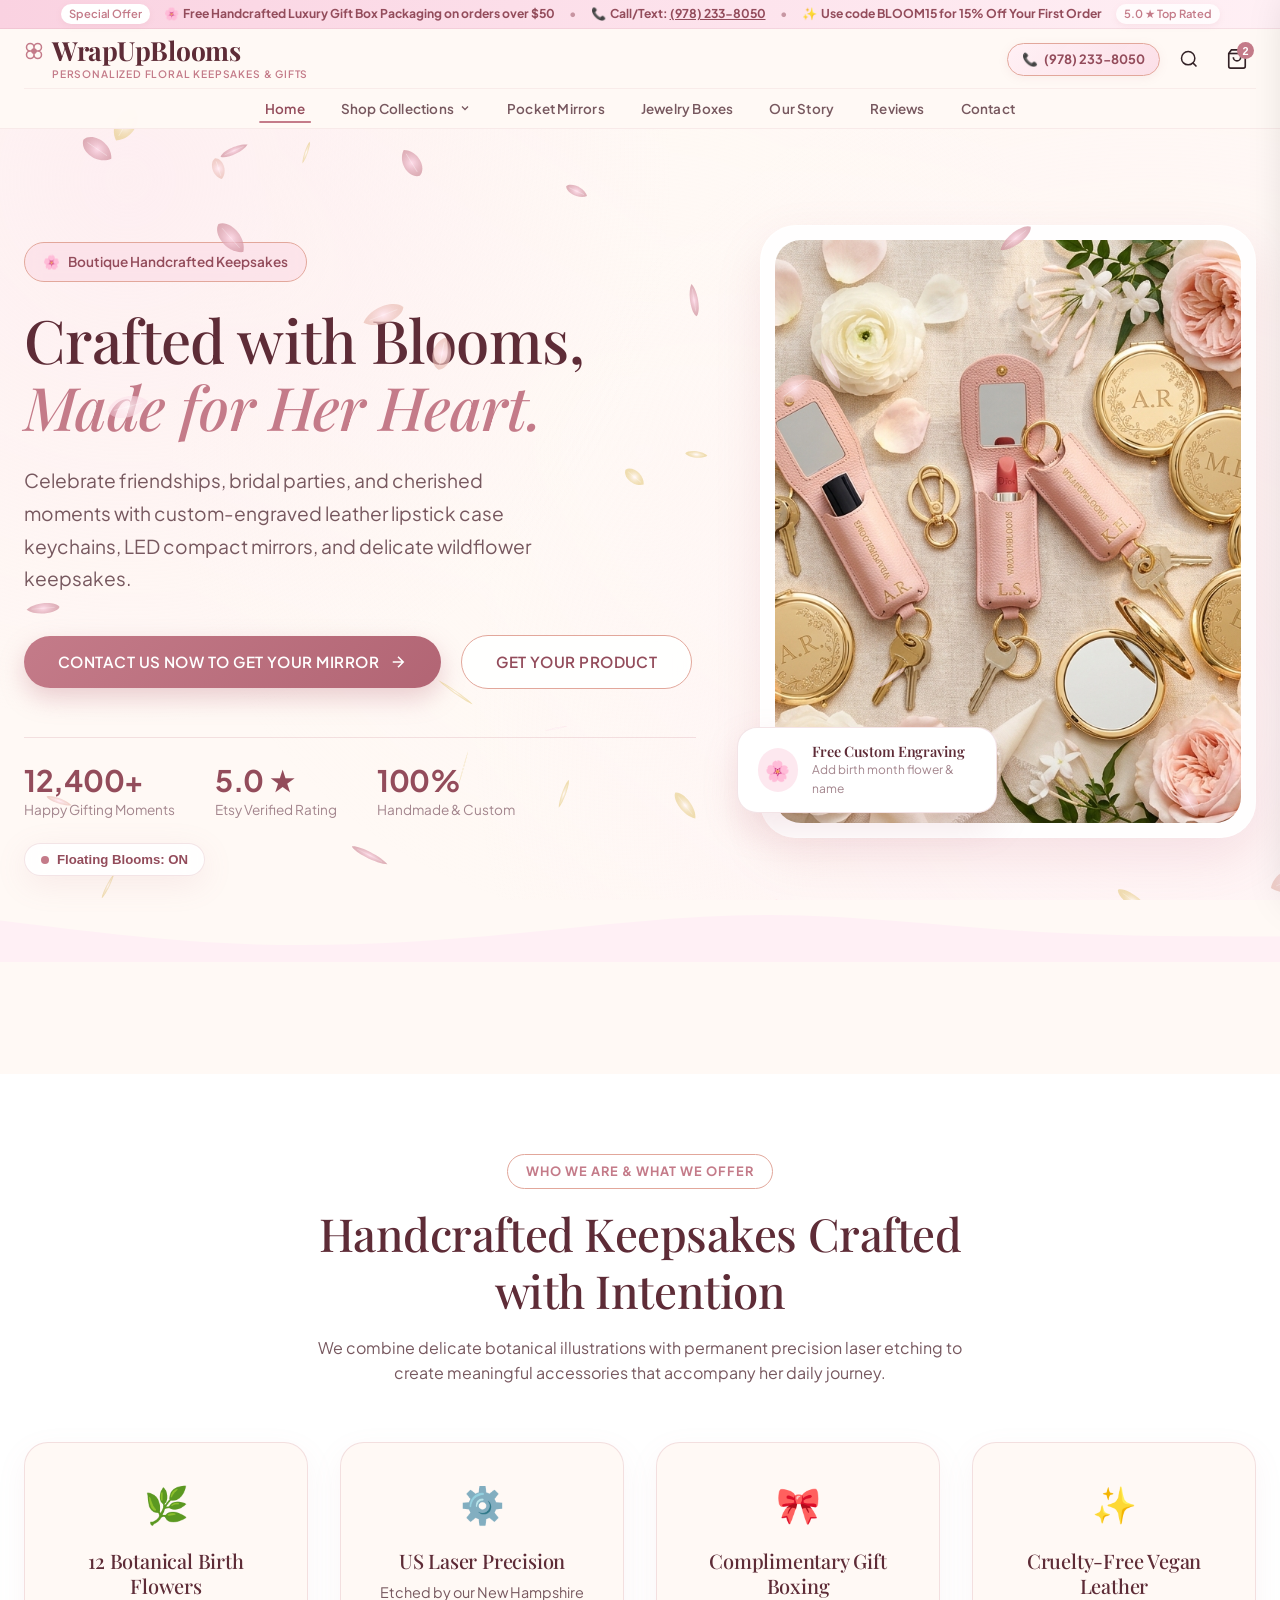
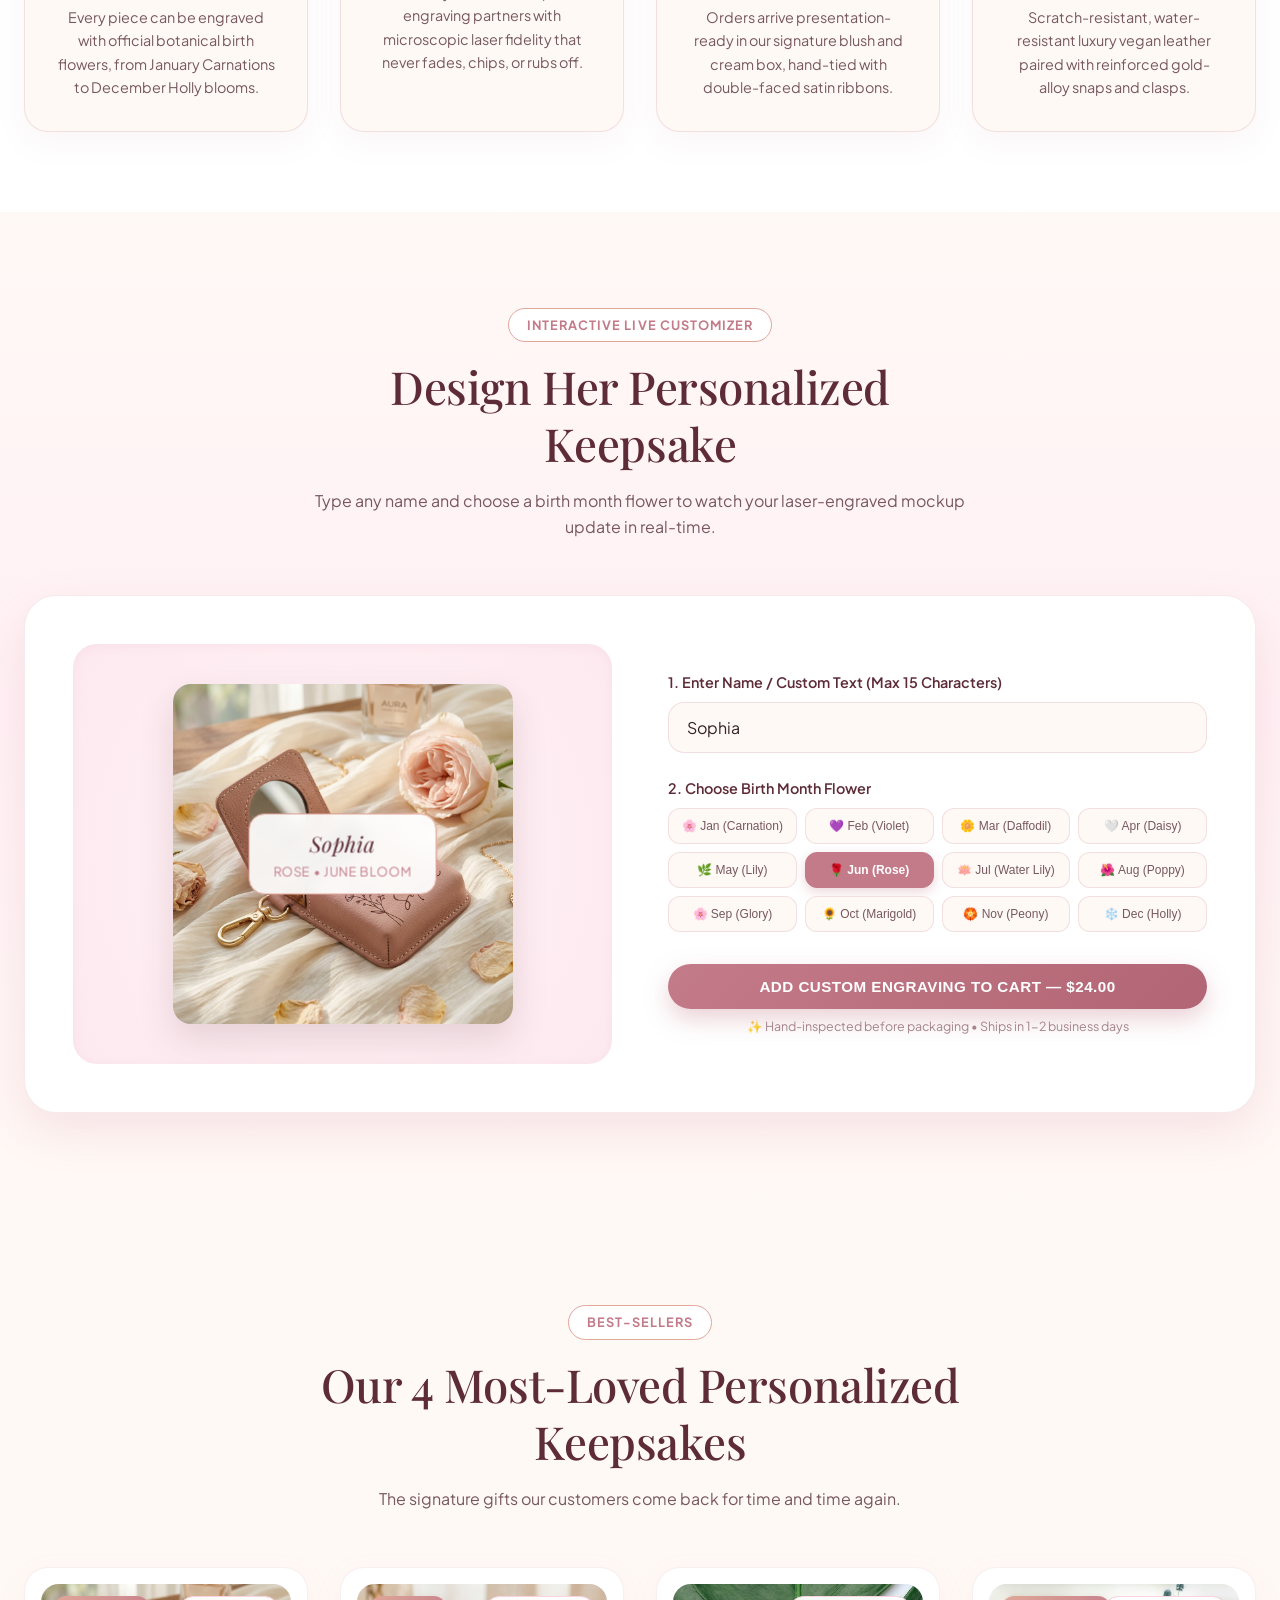
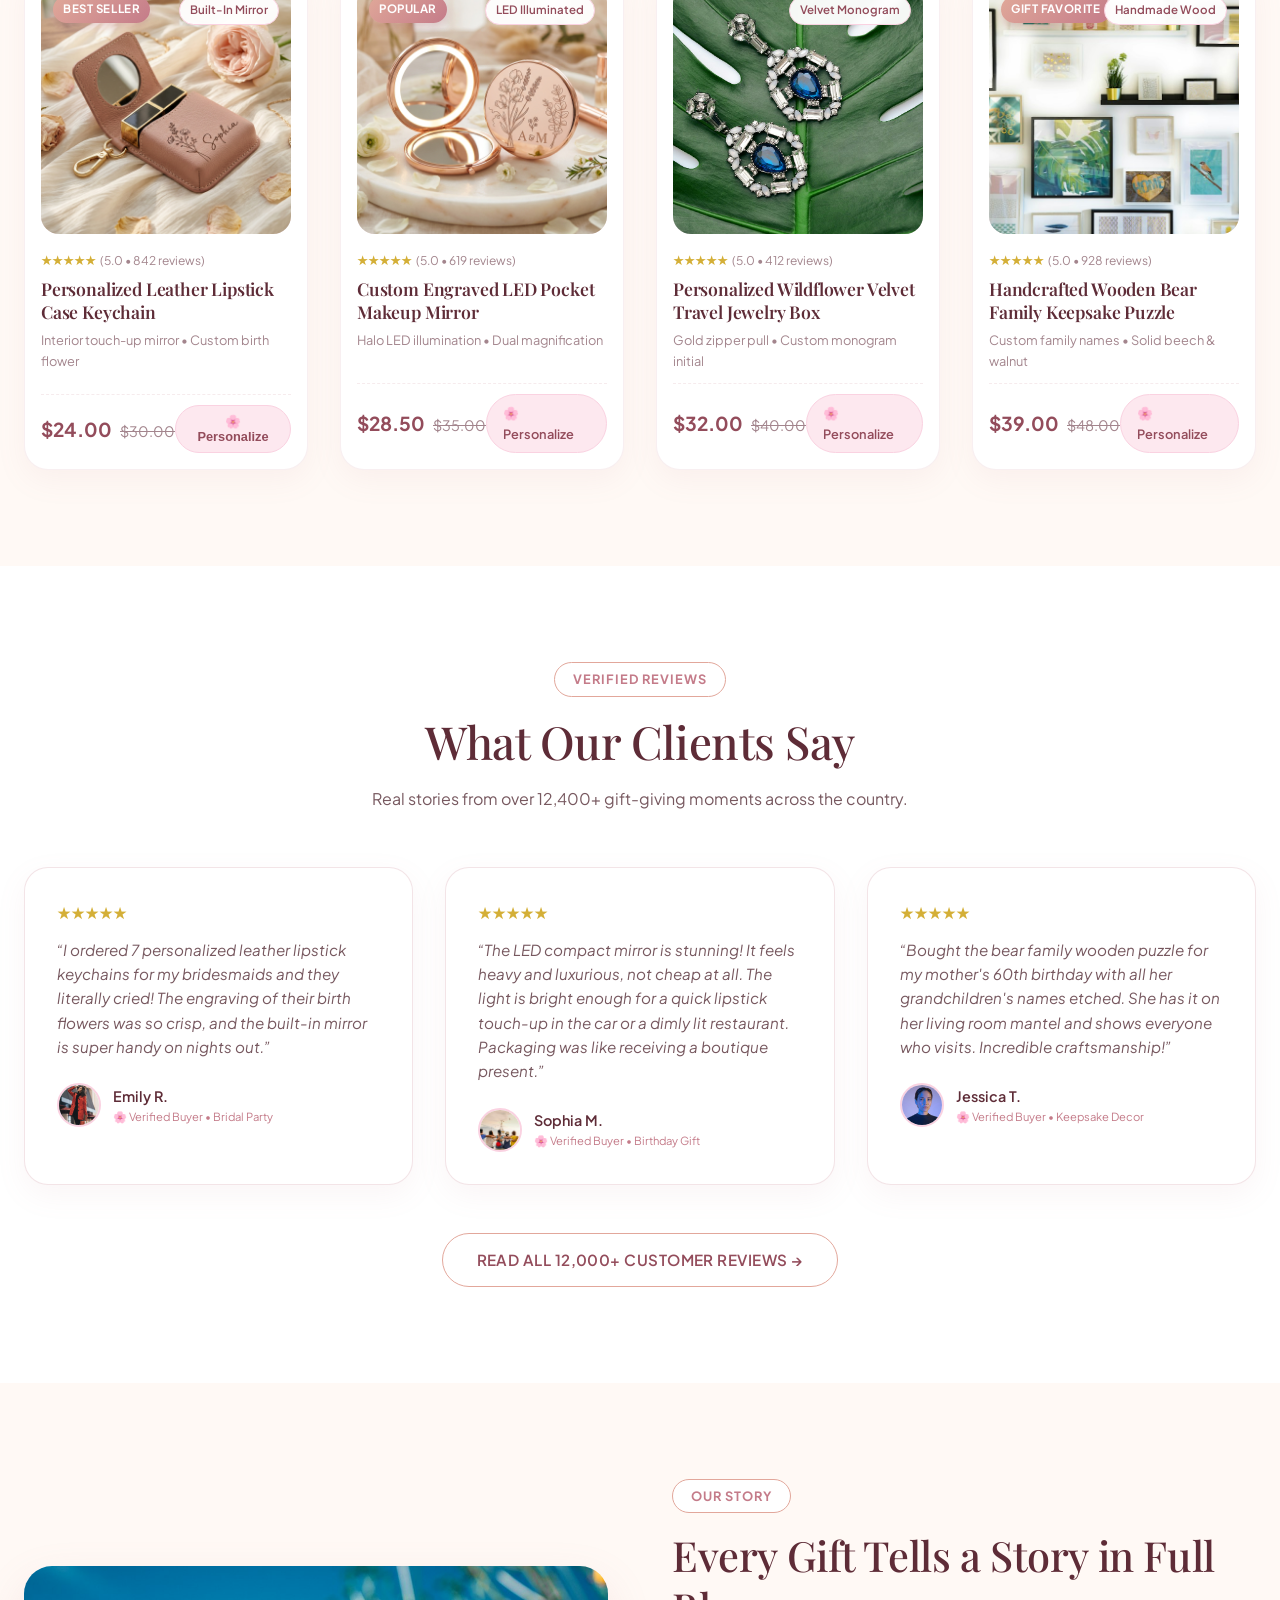
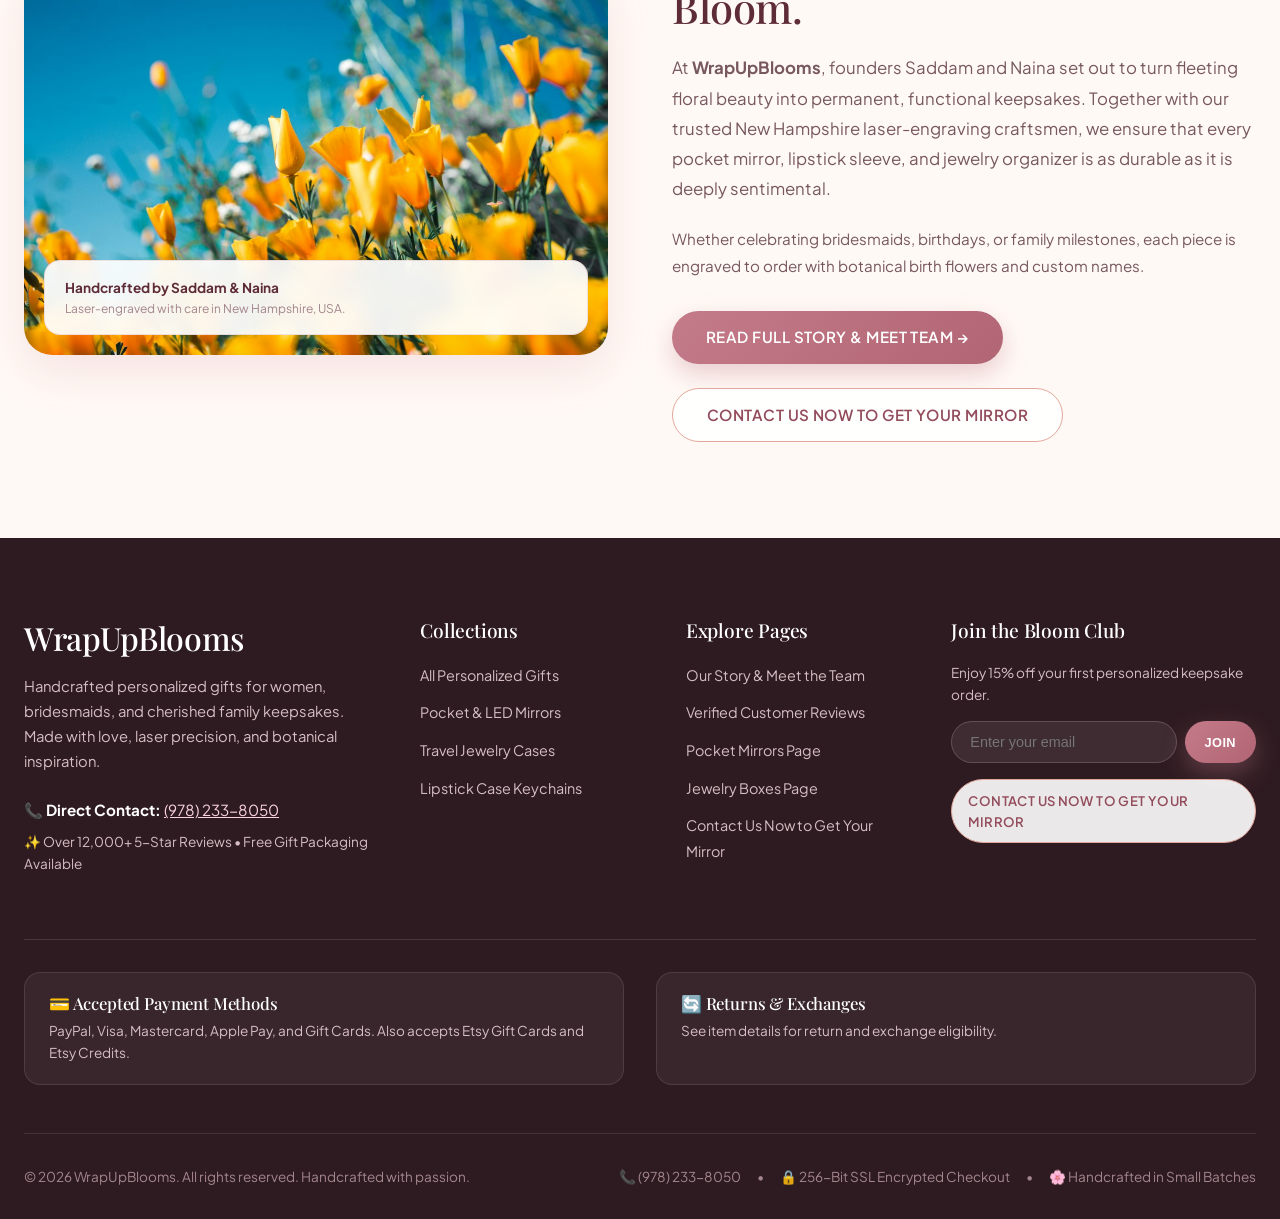
==== commit a5824d6c: "revert: restore original clean luxury theme build with compact header, two-column hero, and clean la" ====
--- a/preview/index.html
+++ b/preview/index.html
@@ -112,68 +112,71 @@
     </div>
   </header>
 
-  <!-- 1. Hero Section: Panoramic Masterpiece Showcase -->
-  <section class="hero-section hero-panoramic-section" id="hero-banner">
-    <div class="container">
-      
-      <!-- Hero Panoramic Showcase Card -->
-      <div class="hero-banner-showcase">
-        <!-- 1. The Panoramic Artwork Image (Clean, completely unobstructed, full beauty) -->
-        <div class="hero-artwork-frame">
-          <img 
-            src="images/hero-wrapupbloom-banner.png" 
-            alt="WrapUpBloom - Where every gift blooms into a memory - Laser Engraved Personalized Handcrafted Gifts" 
-            class="hero-artwork-img"
-            width="1024"
-            height="256"
-          >
-        </div>
-
-        <!-- 2. Integrated Action & Social Proof Shelf (Unobstructed, elegant presentation) -->
-        <div class="hero-action-shelf">
-          
-          <p class="hero-shelf-subtitle">
+  <!-- 1. Hero Section -->
+  <section class="hero-section" id="hero-banner">
+    <div class="container">
+      <div class="hero-grid">
+        <div class="hero-content">
+          <div class="hero-pill-badge">
+            <span>🌸</span>
+            <span>Boutique Handcrafted Keepsakes</span>
+          </div>
+
+          <h1 class="hero-title">
+            Crafted with Blooms, <br>
+            <span class="highlight">Made for Her Heart.</span>
+          </h1>
+
+          <p class="hero-subtitle">
             Celebrate friendships, bridal parties, and cherished moments with custom-engraved leather lipstick case keychains, LED compact mirrors, and delicate wildflower keepsakes.
           </p>
 
-          <!-- CTAs: Prominent, luxury styled -->
-          <div class="hero-shelf-cta-group">
-            <a href="contact.html" class="btn btn-primary hero-btn-main">
+          <div class="hero-cta-group">
+            <a href="contact.html" class="btn btn-primary">
               <span>Contact Us Now to Get Your Mirror</span>
               <svg width="18" height="18" viewBox="0 0 24 24" fill="none" stroke="currentColor" stroke-width="2"><path d="M5 12h14M12 5l7 7-7 7"/></svg>
             </a>
-            <a href="#featured-collection" class="btn btn-secondary hero-btn-sub">
+            <a href="#water-showcase" class="btn btn-secondary">
               <span>Get Your Product</span>
             </a>
           </div>
 
-          <!-- Verified Reviews & Trust Metrics Strip -->
-          <div class="hero-shelf-trust-strip">
-            <div class="trust-pill">
-              <span class="trust-icon">🌸</span>
-              <span><strong>12,400+</strong> Happy Gifting Moments</span>
-            </div>
-            <div class="trust-pill highlight-gold">
-              <span class="trust-stars">★★★★★</span>
-              <span><strong>5.0 ★</strong> Etsy Verified Rating</span>
-            </div>
-            <div class="trust-pill">
-              <span class="trust-icon">✨</span>
-              <span><strong>100%</strong> US Laser Engraved & Custom</span>
-            </div>
-            <div class="trust-pill">
-              <span class="trust-icon">📞</span>
-              <span>Studio: <a href="tel:9782338050" style="color: inherit; text-decoration: underline;"><strong>(978) 233-8050</strong></a></span>
-            </div>
-          </div>
-
-        </div>
-      </div>
-
+          <div class="hero-stats-row">
+            <div class="stat-item">
+              <h4>12,400+</h4>
+              <p>Happy Gifting Moments</p>
+            </div>
+            <div class="stat-item">
+              <h4>5.0 ★</h4>
+              <p>Etsy Verified Rating</p>
+            </div>
+            <div class="stat-item">
+              <h4>100%</h4>
+              <p>Handmade & Custom</p>
+            </div>
+          </div>
+        </div>
+
+        <div class="hero-visual">
+          <div class="hero-visual-card">
+            <div class="hero-img-wrapper">
+              <img src="images/hero-bespoke-banner.jpg" alt="WrapUpBlooms Luxury Personalized Keepsakes" onerror="this.src='images/hero-banner.jpg'">
+            </div>
+
+            <div class="hero-floating-floater floating-badge">
+              <div class="floater-icon-circle">🌸</div>
+              <div class="floater-text">
+                <h5>Free Custom Engraving</h5>
+                <p>Add birth month flower & name</p>
+              </div>
+            </div>
+          </div>
+        </div>
+      </div>
     </div>
 
     <!-- Undulating Water Wave Divider -->
-    <div class="water-wave-divider water-wave-animated" style="margin-top: 3.5rem;">
+    <div class="water-wave-divider water-wave-animated" style="margin-top: 4rem;">
       <svg viewBox="0 0 1440 120" fill="none" preserveAspectRatio="none">
         <path d="M0,32L48,42.7C96,53,192,75,288,80C384,85,480,75,576,58.7C672,43,768,21,864,21.3C960,21,1056,43,1152,53.3C1248,64,1344,64,1392,64L1440,64L1440,120L1392,120C1344,120,1248,120,1152,120C1056,120,960,120,864,120C768,120,672,120,576,120C480,120,384,120,288,120C192,120,96,120,48,120L0,120Z" fill="#FFF0F5"></path>
       </svg>
@@ -370,20 +373,16 @@
     </div>
   </section>
 
-  <!-- 4. What Our Clients Say (Non-Stop Continuously Moving Testimonials Section) -->
-  <section class="reviews-section" id="reviews" style="background: #FFFFFF; padding: 5.5rem 0; overflow: hidden;">
+  <!-- 4. What Our Clients Say (Testimonials Section) -->
+  <section class="reviews-section" id="reviews" style="background: #FFF; padding: 6rem 0;">
     <div class="container">
       <div class="section-header-center">
         <span class="section-subtitle-pill">Verified Reviews</span>
         <h2 class="section-title">What Our Clients Say</h2>
-        <p>Continuous love stories from over 12,400+ gift-giving celebrations across the country.</p>
-      </div>
-    </div>
-
-    <!-- Non-Stop Continuously Moving Testimonials Stream -->
-    <div class="testimonials-marquee-wrapper">
-      <div class="testimonials-marquee-track">
-        <!-- Set 1 -->
+        <p>Real stories from over 12,400+ gift-giving moments across the country.</p>
+      </div>
+
+      <div class="reviews-grid">
         <div class="review-card">
           <div class="review-stars">★★★★★</div>
           <p class="review-text">
@@ -425,112 +424,13 @@
             </div>
           </div>
         </div>
-
-        <div class="review-card">
-          <div class="review-stars">★★★★★</div>
-          <p class="review-text">
-            &ldquo;The velvet travel jewelry box is so plush! Kept all my rings and necklaces knot-free on my weekend getaway. The gold initial monogram looks so high-end!&rdquo;
-          </p>
-          <div class="reviewer-meta">
-            <img src="images/lookbook-4.jpg" alt="Chloe B." class="reviewer-avatar">
-            <div>
-              <div class="reviewer-name">Chloe B.</div>
-              <div class="verified-pill">🌸 Verified Buyer &bull; Travel Jewelry Case</div>
-            </div>
-          </div>
-        </div>
-
-        <div class="review-card">
-          <div class="review-stars">★★★★★</div>
-          <p class="review-text">
-            &ldquo;The floral resin keychain has genuine pressed petals and gold flakes. Shipped so quickly from New Hampshire and arrived in a delicate ribbon box!&rdquo;
-          </p>
-          <div class="reviewer-meta">
-            <img src="images/lookbook-1.jpg" alt="Hannah K." class="reviewer-avatar">
-            <div>
-              <div class="reviewer-name">Hannah K.</div>
-              <div class="verified-pill">🌸 Verified Buyer &bull; Maid of Honor</div>
-            </div>
-          </div>
-        </div>
-
-        <!-- Set 2 (Exact Duplicate for Seamless, Zero-Jerk Infinite Loop) -->
-        <div class="review-card">
-          <div class="review-stars">★★★★★</div>
-          <p class="review-text">
-            &ldquo;I ordered 7 personalized leather lipstick keychains for my bridesmaids and they literally cried! The engraving of their birth flowers was so crisp, and the built-in mirror is super handy on nights out.&rdquo;
-          </p>
-          <div class="reviewer-meta">
-            <img src="images/lookbook-1.jpg" alt="Emily R." class="reviewer-avatar">
-            <div>
-              <div class="reviewer-name">Emily R.</div>
-              <div class="verified-pill">🌸 Verified Buyer &bull; Bridal Party</div>
-            </div>
-          </div>
-        </div>
-
-        <div class="review-card">
-          <div class="review-stars">★★★★★</div>
-          <p class="review-text">
-            &ldquo;The LED compact mirror is stunning! It feels heavy and luxurious, not cheap at all. The light is bright enough for a quick lipstick touch-up in the car or a dimly lit restaurant. Packaging was like receiving a boutique present.&rdquo;
-          </p>
-          <div class="reviewer-meta">
-            <img src="images/lookbook-2.jpg" alt="Sophia M." class="reviewer-avatar">
-            <div>
-              <div class="reviewer-name">Sophia M.</div>
-              <div class="verified-pill">🌸 Verified Buyer &bull; Birthday Gift</div>
-            </div>
-          </div>
-        </div>
-
-        <div class="review-card">
-          <div class="review-stars">★★★★★</div>
-          <p class="review-text">
-            &ldquo;Bought the bear family wooden puzzle for my mother's 60th birthday with all her grandchildren's names etched. She has it on her living room mantel and shows everyone who visits. Incredible craftsmanship!&rdquo;
-          </p>
-          <div class="reviewer-meta">
-            <img src="images/lookbook-3.jpg" alt="Jessica T." class="reviewer-avatar">
-            <div>
-              <div class="reviewer-name">Jessica T.</div>
-              <div class="verified-pill">🌸 Verified Buyer &bull; Keepsake Decor</div>
-            </div>
-          </div>
-        </div>
-
-        <div class="review-card">
-          <div class="review-stars">★★★★★</div>
-          <p class="review-text">
-            &ldquo;The velvet travel jewelry box is so plush! Kept all my rings and necklaces knot-free on my weekend getaway. The gold initial monogram looks so high-end!&rdquo;
-          </p>
-          <div class="reviewer-meta">
-            <img src="images/lookbook-4.jpg" alt="Chloe B." class="reviewer-avatar">
-            <div>
-              <div class="reviewer-name">Chloe B.</div>
-              <div class="verified-pill">🌸 Verified Buyer &bull; Travel Jewelry Case</div>
-            </div>
-          </div>
-        </div>
-
-        <div class="review-card">
-          <div class="review-stars">★★★★★</div>
-          <p class="review-text">
-            &ldquo;The floral resin keychain has genuine pressed petals and gold flakes. Shipped so quickly from New Hampshire and arrived in a delicate ribbon box!&rdquo;
-          </p>
-          <div class="reviewer-meta">
-            <img src="images/lookbook-1.jpg" alt="Hannah K." class="reviewer-avatar">
-            <div>
-              <div class="reviewer-name">Hannah K.</div>
-              <div class="verified-pill">🌸 Verified Buyer &bull; Maid of Honor</div>
-            </div>
-          </div>
-        </div>
-      </div>
-    </div>
-
-    <div class="container" style="text-align: center; margin-top: 1.5rem;">
-      <a href="reviews.html" class="btn btn-secondary">
-        <span>Read All 12,000+ Customer Reviews &rarr;</span>
-      </a>
+      </div>
+
+      <div style="text-align: center; margin-top: 3rem;">
+        <a href="reviews.html" class="btn btn-secondary">
+          <span>Read All 12,000+ Customer Reviews &rarr;</span>
+        </a>
+      </div>
     </div>
   </section>
 
@@ -657,61 +557,6 @@
     </div>
   </footer>
 
-  <!-- Floating Boutique Concierge Chatbot ("Get Yours Now!") -->
-  <div id="wrapup-chatbot-root" class="wrapup-chatbot-root">
-    <!-- Floating Pinkish Trigger Button -->
-    <button id="chatbot-toggle-btn" class="chatbot-floating-pill" aria-label="Open WrapUpBlooms Live Assistant">
-      <span class="chatbot-pill-icon">🌸</span>
-      <span class="chatbot-pill-text">
-        <span class="chatbot-pill-sub">Need Help?</span>
-        <span class="chatbot-pill-title">Get Yours Now! 💬</span>
-      </span>
-      <span class="chatbot-pulse-dot"></span>
-    </button>
-
-    <!-- Interactive Chat Window -->
-    <div id="chatbot-window" class="chatbot-window" role="dialog" aria-modal="true" aria-label="WrapUpBlooms Boutique Chat Assistant">
-      <div class="chatbot-header">
-        <div class="chatbot-header-info">
-          <div class="chatbot-avatar">🌸</div>
-          <div>
-            <h3 class="chatbot-title">WrapUpBlooms Studio</h3>
-            <span class="chatbot-status">Saddam & Naina &bull; Online Now</span>
-          </div>
-        </div>
-        <button id="chatbot-close-btn" class="chatbot-close-btn" aria-label="Close Chat">✕</button>
-      </div>
-
-      <div id="chatbot-body" class="chatbot-body">
-        <div class="chat-bubble bot">
-          🌸 <strong>Hello darling!</strong> Welcome to WrapUpBlooms. We handcraft laser-engraved compact mirrors, lipstick keychains, and velvet jewelry organizers.
-        </div>
-        <div class="chat-bubble bot">
-          How can we help you personalize her keepsake today? Click a prompt below or ask us anything! 💖
-        </div>
-
-        <div class="chatbot-quick-chips">
-          <button type="button" class="chatbot-chip">🪞 Order Custom Mirror</button>
-          <button type="button" class="chatbot-chip">💄 Lipstick Case Keychain</button>
-          <button type="button" class="chatbot-chip">💍 Velvet Jewelry Box</button>
-          <button type="button" class="chatbot-chip">🌸 12 Birth Flowers Guide</button>
-          <button type="button" class="chatbot-chip">✨ Bridal Party Discounts</button>
-          <button type="button" class="chatbot-chip">📞 Call/Text: (978) 233-8050</button>
-        </div>
-      </div>
-
-      <div class="chatbot-footer">
-        <form id="chatbot-form" class="chatbot-form">
-          <input type="text" id="chatbot-input" class="chatbot-input" placeholder="Type your question or name here..." autocomplete="off">
-          <button type="submit" class="chatbot-send-btn" aria-label="Send Message">➤</button>
-        </form>
-        <div class="chatbot-cta-row">
-          <a href="contact.html" class="chatbot-direct-cta">👉 Contact Us Now to Get Your Mirror</a>
-        </div>
-      </div>
-    </div>
-  </div>
-
   <script src="../WrapUpBlooms-Theme/assets/floating-petals.js"></script>
   <script src="../WrapUpBlooms-Theme/assets/water-ripple.js"></script>
   <script src="../WrapUpBlooms-Theme/assets/theme.js"></script>
--- a/WrapUpBlooms-Theme/assets/theme.css
+++ b/WrapUpBlooms-Theme/assets/theme.css
@@ -553,103 +553,8 @@
 /* Hero Section */
 .hero-section {
   position: relative;
-  padding: 2.5rem 0 3rem;
+  padding: 6rem 0 7rem;
   overflow: hidden;
-}
-
-/* Panoramic Masterpiece Hero Showcase */
-.hero-banner-showcase {
-  background: #FFFFFF;
-  border-radius: 28px;
-  overflow: hidden;
-  border: 1.5px solid var(--border-delicate);
-  box-shadow: 0 16px 40px rgba(196, 123, 137, 0.1);
-  transition: var(--transition-smooth);
-}
-
-.hero-banner-showcase:hover {
-  box-shadow: 0 20px 48px rgba(196, 123, 137, 0.15);
-}
-
-.hero-artwork-frame {
-  width: 100%;
-  position: relative;
-  overflow: hidden;
-  line-height: 0;
-  background: #FBF6EF;
-  border-bottom: 1.5px solid rgba(196, 123, 137, 0.12);
-}
-
-.hero-artwork-img {
-  width: 100%;
-  height: auto;
-  display: block;
-  object-fit: contain;
-}
-
-.hero-action-shelf {
-  padding: 2.25rem 2.5rem 2rem;
-  text-align: center;
-  background: linear-gradient(180deg, #FFFFFF 0%, rgba(255, 249, 245, 0.95) 100%);
-}
-
-.hero-shelf-subtitle {
-  font-size: 1.15rem;
-  color: var(--text-secondary);
-  max-width: 820px;
-  margin: 0 auto 1.75rem;
-  line-height: 1.75;
-}
-
-.hero-shelf-cta-group {
-  display: flex;
-  justify-content: center;
-  align-items: center;
-  gap: 1.25rem;
-  margin-bottom: 2rem;
-  flex-wrap: wrap;
-}
-
-.hero-shelf-cta-group .btn {
-  padding: 14px 34px;
-}
-
-.hero-shelf-trust-strip {
-  display: flex;
-  justify-content: center;
-  align-items: center;
-  gap: 1rem;
-  flex-wrap: wrap;
-  padding-top: 1.5rem;
-  border-top: 1px dashed rgba(196, 123, 137, 0.22);
-}
-
-.trust-pill {
-  display: inline-flex;
-  align-items: center;
-  gap: 8px;
-  background: #FFFFFF;
-  padding: 8px 18px;
-  border-radius: 999px;
-  border: 1px solid var(--border-delicate);
-  font-size: 0.86rem;
-  color: var(--text-secondary);
-  box-shadow: 0 2px 8px rgba(196, 123, 137, 0.06);
-  white-space: nowrap;
-}
-
-.trust-pill.highlight-gold {
-  border-color: rgba(212, 175, 55, 0.35);
-  background: #FFFAF0;
-}
-
-.trust-pill .trust-stars {
-  color: var(--accent-gold);
-  letter-spacing: 1px;
-}
-
-.trust-pill .trust-icon {
-  font-size: 1rem;
 }
 
 .hero-grid {
@@ -1487,380 +1392,3 @@
     grid-template-columns: 1fr;
   }
 }
-
-/* ========================================================
-   Infinite Non-Stop Moving Testimonials Marquee
-   ======================================================== */
-.testimonials-marquee-wrapper {
-  width: 100%;
-  overflow: hidden;
-  position: relative;
-  padding: 1.5rem 0 2rem;
-  -webkit-mask-image: linear-gradient(to right, transparent 0%, black 5%, black 95%, transparent 100%);
-  mask-image: linear-gradient(to right, transparent 0%, black 5%, black 95%, transparent 100%);
-}
-
-.testimonials-marquee-track {
-  display: flex;
-  gap: 2rem;
-  width: max-content;
-  animation: infiniteMarqueeScroll 38s linear infinite;
-  will-change: transform;
-}
-
-.testimonials-marquee-track:hover {
-  animation-play-state: paused;
-}
-
-@keyframes infiniteMarqueeScroll {
-  0% {
-    transform: translateX(0);
-  }
-  100% {
-    transform: translateX(-50%);
-  }
-}
-
-.testimonials-marquee-track .review-card {
-  flex: 0 0 380px;
-  width: 380px;
-  min-width: 340px;
-  max-width: 420px;
-  box-shadow: 0 8px 24px rgba(196, 123, 137, 0.08);
-  transition: transform 0.3s ease, box-shadow 0.3s ease;
-  margin: 0;
-  border-radius: 24px;
-}
-
-.testimonials-marquee-track .review-card:hover {
-  transform: translateY(-4px) scale(1.02);
-  box-shadow: 0 14px 32px rgba(196, 123, 137, 0.16);
-}
-
-@media (max-width: 768px) {
-  .testimonials-marquee-track .review-card {
-    flex: 0 0 300px;
-    width: 300px;
-    min-width: 280px;
-  }
-  .testimonials-marquee-track {
-    animation-duration: 26s;
-  }
-}
-
-/* ========================================================
-   Floating Pinkish Boutique Concierge Chatbot ("Get Yours Now!")
-   ======================================================== */
-.wrapup-chatbot-root {
-  position: fixed;
-  bottom: 24px;
-  right: 24px;
-  z-index: 9999;
-  font-family: var(--font-sans);
-}
-
-.chatbot-floating-pill {
-  display: flex;
-  align-items: center;
-  gap: 12px;
-  background: linear-gradient(135deg, #C47B89 0%, #D88998 50%, #B26574 100%);
-  color: #FFFFFF;
-  border: 2px solid rgba(255, 255, 255, 0.85);
-  padding: 11px 22px;
-  border-radius: 999px;
-  box-shadow: 0 8px 26px rgba(196, 123, 137, 0.45), 0 2px 6px rgba(0, 0, 0, 0.08);
-  cursor: pointer;
-  transition: all 0.3s cubic-bezier(0.16, 1, 0.3, 1);
-  text-decoration: none;
-  animation: chatbotFloatWave 4s ease-in-out infinite;
-}
-
-.chatbot-floating-pill:hover {
-  transform: translateY(-3px) scale(1.03);
-  box-shadow: 0 12px 32px rgba(196, 123, 137, 0.6);
-  background: linear-gradient(135deg, #B26574 0%, #C47B89 50%, #934C5B 100%);
-}
-
-@keyframes chatbotFloatWave {
-  0%, 100% {
-    transform: translateY(0);
-  }
-  50% {
-    transform: translateY(-5px);
-  }
-}
-
-.chatbot-pill-icon {
-  font-size: 1.4rem;
-  display: flex;
-  align-items: center;
-  justify-content: center;
-}
-
-.chatbot-pill-text {
-  display: flex;
-  flex-direction: column;
-  text-align: left;
-  line-height: 1.15;
-}
-
-.chatbot-pill-sub {
-  font-size: 0.68rem;
-  letter-spacing: 0.06em;
-  text-transform: uppercase;
-  color: #FFE6EC;
-  font-weight: 600;
-}
-
-.chatbot-pill-title {
-  font-size: 0.95rem;
-  font-weight: 700;
-  letter-spacing: 0.02em;
-  color: #FFFFFF;
-  white-space: nowrap;
-}
-
-.chatbot-pulse-dot {
-  width: 9px;
-  height: 9px;
-  background: #4ADE80;
-  border-radius: 50%;
-  box-shadow: 0 0 0 3px rgba(74, 222, 128, 0.3);
-  animation: pulseDot 2s infinite;
-}
-
-/* Chatbot Popup Window */
-.chatbot-window {
-  position: absolute;
-  bottom: 70px;
-  right: 0;
-  width: 370px;
-  max-width: calc(100vw - 32px);
-  height: 520px;
-  max-height: calc(100vh - 120px);
-  background: #FFFFFF;
-  border-radius: 28px;
-  box-shadow: 0 20px 50px rgba(196, 123, 137, 0.28), 0 4px 15px rgba(0, 0, 0, 0.08);
-  border: 1.5px solid var(--border-delicate);
-  display: flex;
-  flex-direction: column;
-  overflow: hidden;
-  opacity: 0;
-  visibility: hidden;
-  transform: translateY(20px) scale(0.95);
-  transition: all 0.35s cubic-bezier(0.16, 1, 0.3, 1);
-  z-index: 10000;
-}
-
-.chatbot-window.open {
-  opacity: 1;
-  visibility: visible;
-  transform: translateY(0) scale(1);
-}
-
-.chatbot-header {
-  background: linear-gradient(135deg, #C47B89 0%, #B26574 100%);
-  color: #FFFFFF;
-  padding: 16px 18px;
-  display: flex;
-  align-items: center;
-  justify-content: space-between;
-  border-bottom: 1px solid rgba(255, 255, 255, 0.15);
-}
-
-.chatbot-header-info {
-  display: flex;
-  align-items: center;
-  gap: 12px;
-}
-
-.chatbot-avatar {
-  width: 38px;
-  height: 38px;
-  border-radius: 50%;
-  background: rgba(255, 255, 255, 0.2);
-  display: flex;
-  align-items: center;
-  justify-content: center;
-  font-size: 1.25rem;
-  border: 1.5px solid rgba(255, 255, 255, 0.5);
-}
-
-.chatbot-title {
-  font-family: var(--font-serif);
-  font-size: 1.05rem;
-  font-weight: 700;
-  margin: 0;
-  color: #FFFFFF;
-}
-
-.chatbot-status {
-  font-size: 0.74rem;
-  color: #FFE6EC;
-  display: flex;
-  align-items: center;
-  gap: 5px;
-}
-
-.chatbot-status::before {
-  content: '';
-  width: 6px;
-  height: 6px;
-  background: #4ADE80;
-  border-radius: 50%;
-  display: inline-block;
-}
-
-.chatbot-close-btn {
-  background: rgba(255, 255, 255, 0.15);
-  border: none;
-  color: #FFFFFF;
-  width: 30px;
-  height: 30px;
-  border-radius: 50%;
-  cursor: pointer;
-  display: flex;
-  align-items: center;
-  justify-content: center;
-  font-size: 1.1rem;
-  transition: var(--transition-smooth);
-}
-
-.chatbot-close-btn:hover {
-  background: rgba(255, 255, 255, 0.3);
-  transform: scale(1.1);
-}
-
-.chatbot-body {
-  flex: 1;
-  padding: 16px;
-  overflow-y: auto;
-  background: radial-gradient(circle at 50% 0%, #FFF0F5 0%, #FFF9F5 100%);
-  display: flex;
-  flex-direction: column;
-  gap: 12px;
-}
-
-.chat-bubble {
-  max-width: 86%;
-  padding: 12px 16px;
-  border-radius: 18px;
-  font-size: 0.88rem;
-  line-height: 1.5;
-}
-
-.chat-bubble.bot {
-  background: #FFFFFF;
-  color: var(--primary-deep);
-  border: 1px solid var(--border-delicate);
-  border-bottom-left-radius: 4px;
-  align-self: flex-start;
-  box-shadow: 0 2px 8px rgba(196, 123, 137, 0.06);
-}
-
-.chat-bubble.user {
-  background: linear-gradient(135deg, #C47B89, #B26574);
-  color: #FFFFFF;
-  border-bottom-right-radius: 4px;
-  align-self: flex-end;
-  box-shadow: 0 4px 12px rgba(196, 123, 137, 0.25);
-}
-
-.chatbot-quick-chips {
-  display: flex;
-  flex-wrap: wrap;
-  gap: 8px;
-  margin-top: 4px;
-}
-
-.chatbot-chip {
-  background: #FFFFFF;
-  border: 1px solid var(--accent-rose-gold);
-  color: var(--primary-dark-rose);
-  padding: 6px 12px;
-  border-radius: 999px;
-  font-size: 0.78rem;
-  font-weight: 600;
-  cursor: pointer;
-  transition: var(--transition-smooth);
-  box-shadow: 0 2px 6px rgba(196, 123, 137, 0.08);
-}
-
-.chatbot-chip:hover {
-  background: var(--bg-petal);
-  border-color: var(--primary-rose);
-  transform: translateY(-1px);
-}
-
-.chatbot-footer {
-  padding: 12px 14px;
-  background: #FFFFFF;
-  border-top: 1px solid var(--border-delicate);
-}
-
-.chatbot-form {
-  display: flex;
-  align-items: center;
-  gap: 8px;
-}
-
-.chatbot-input {
-  flex: 1;
-  padding: 9px 14px;
-  border: 1.5px solid var(--border-delicate);
-  border-radius: 999px;
-  font-size: 0.86rem;
-  outline: none;
-  background: var(--bg-cream);
-  color: var(--text-primary);
-  transition: var(--transition-smooth);
-}
-
-.chatbot-input:focus {
-  border-color: var(--primary-rose);
-  background: #FFFFFF;
-  box-shadow: 0 0 0 3px rgba(196, 123, 137, 0.15);
-}
-
-.chatbot-send-btn {
-  width: 36px;
-  height: 36px;
-  border-radius: 50%;
-  background: linear-gradient(135deg, #C47B89, #B26574);
-  color: #FFFFFF;
-  border: none;
-  cursor: pointer;
-  display: flex;
-  align-items: center;
-  justify-content: center;
-  font-size: 1rem;
-  transition: var(--transition-smooth);
-}
-
-.chatbot-send-btn:hover {
-  transform: scale(1.08);
-  box-shadow: 0 4px 12px rgba(196, 123, 137, 0.35);
-}
-
-.chatbot-cta-row {
-  margin-top: 8px;
-  text-align: center;
-}
-
-.chatbot-direct-cta {
-  display: block;
-  background: var(--bg-petal);
-  color: var(--primary-dark-rose);
-  padding: 6px 12px;
-  border-radius: 999px;
-  font-size: 0.75rem;
-  font-weight: 700;
-  text-decoration: none;
-  border: 1px dashed var(--primary-rose);
-  transition: var(--transition-smooth);
-}
-
-.chatbot-direct-cta:hover {
-  background: var(--primary-rose);
-  color: #FFFFFF;
-}
